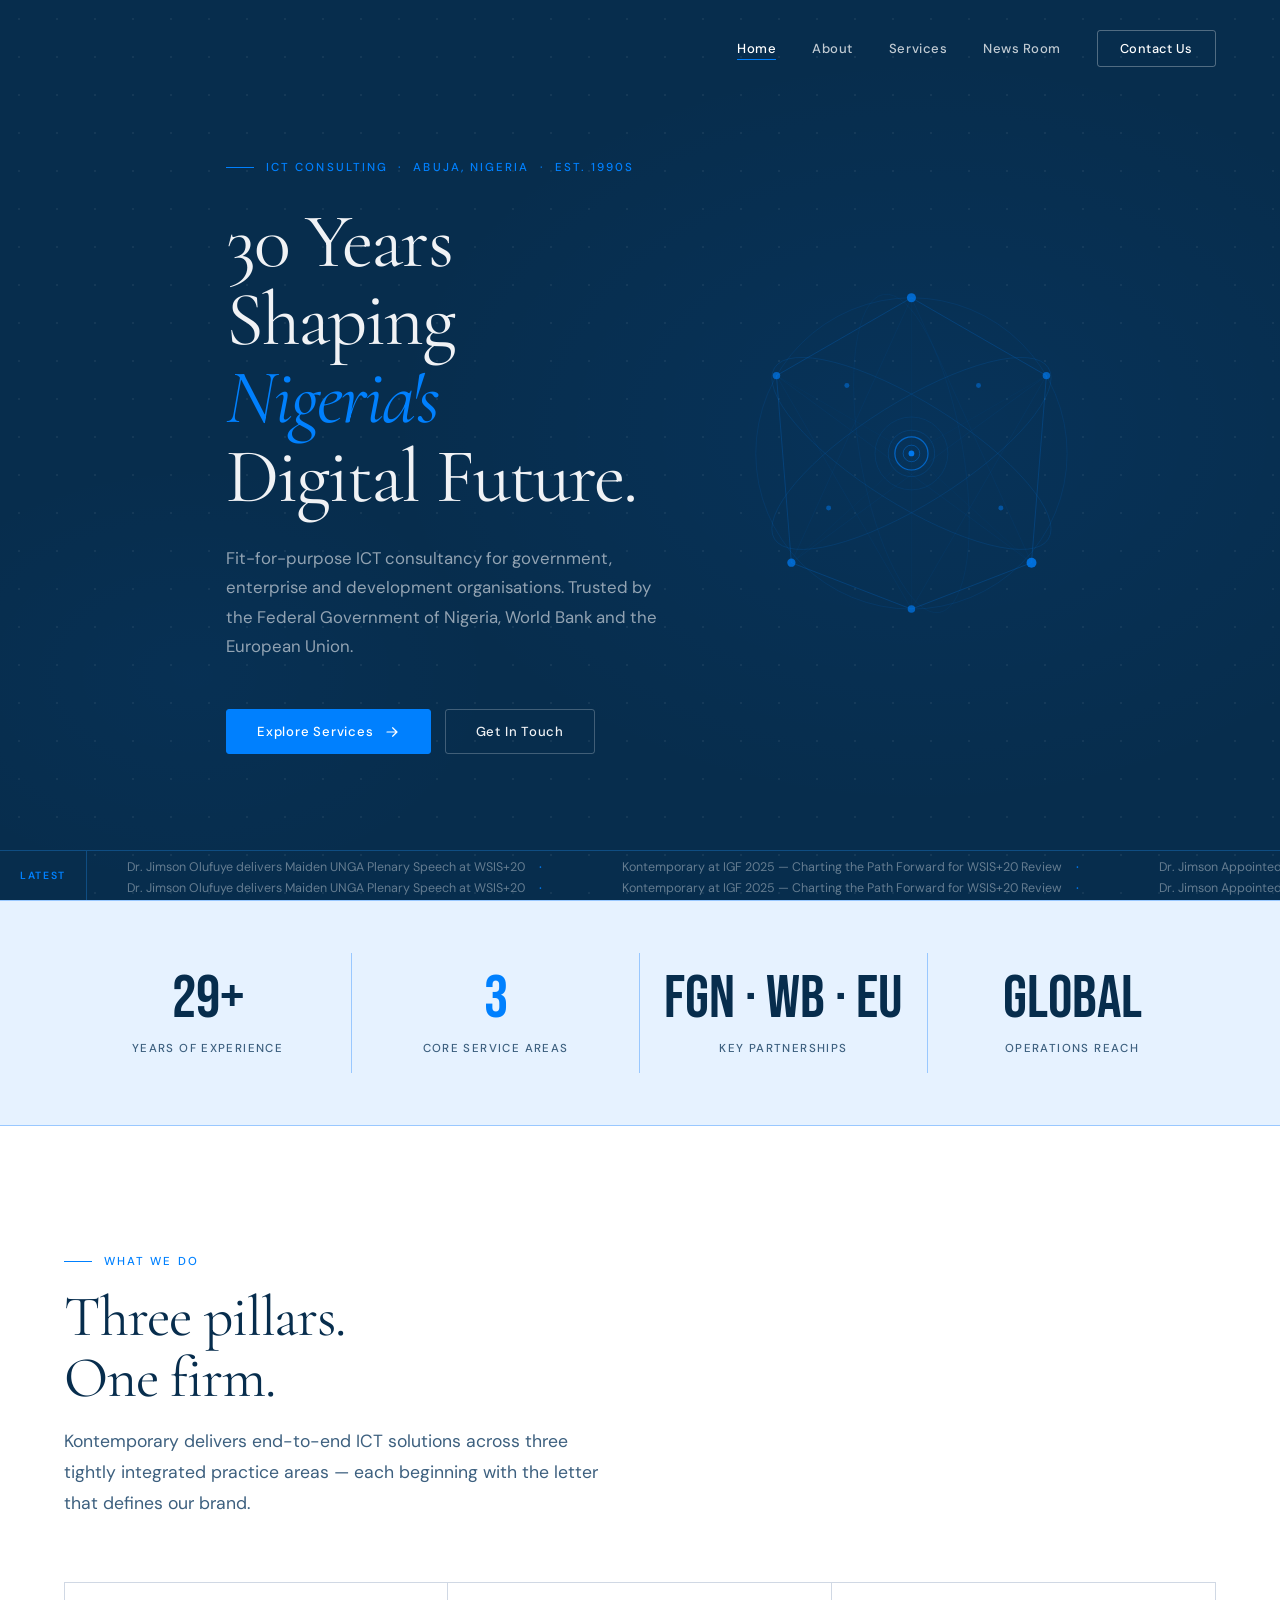
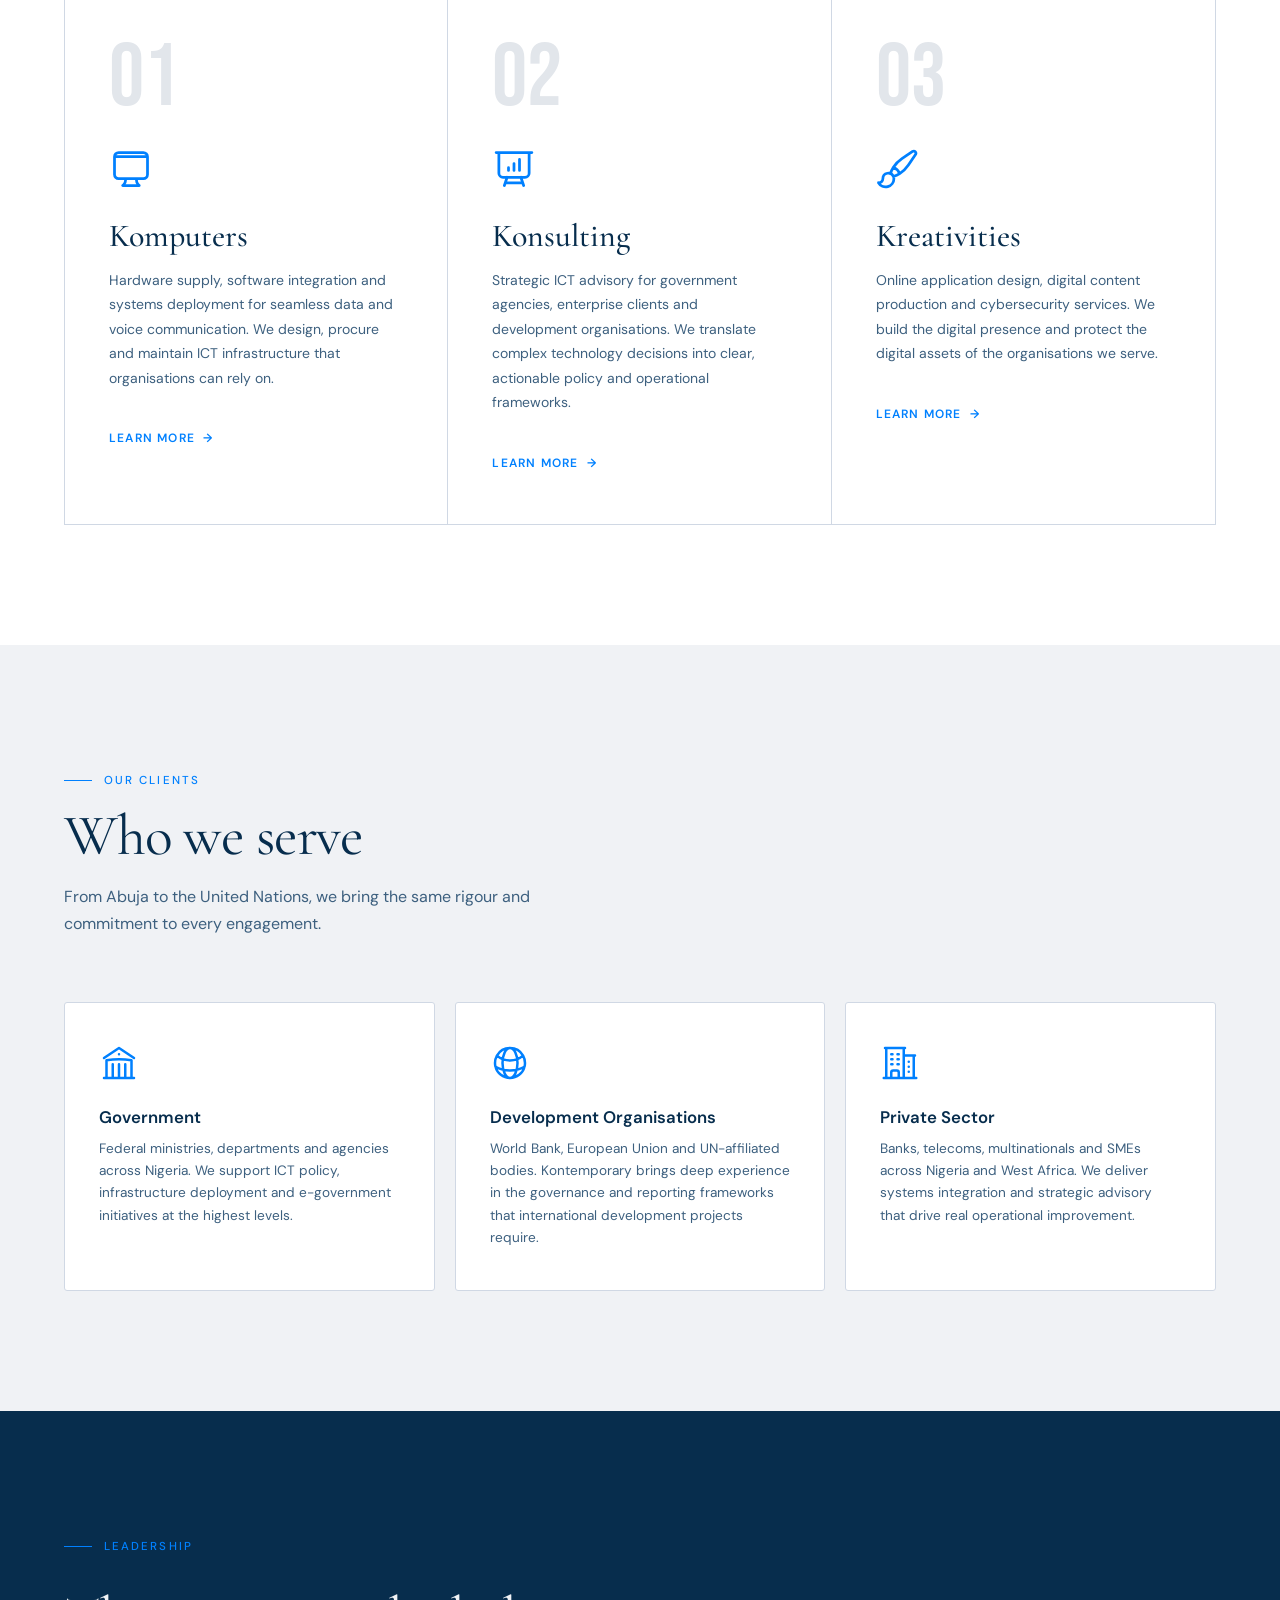
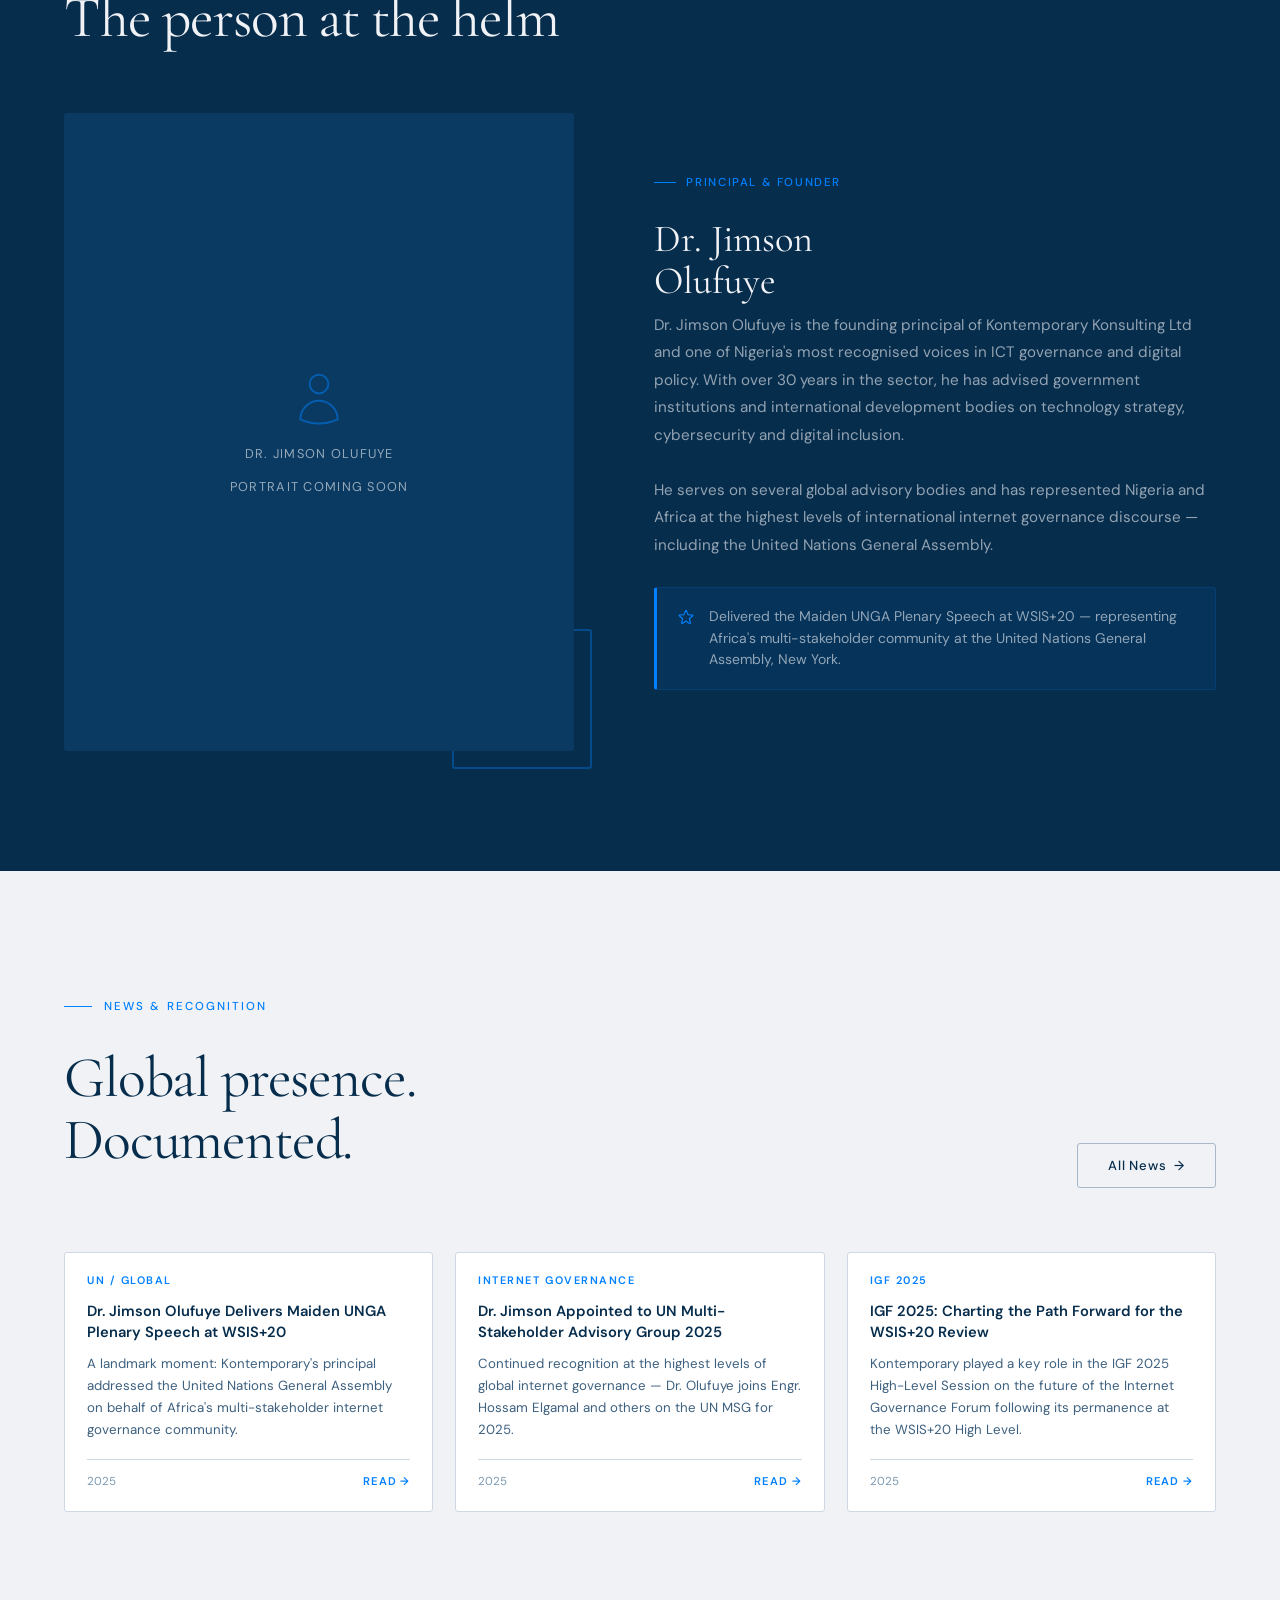
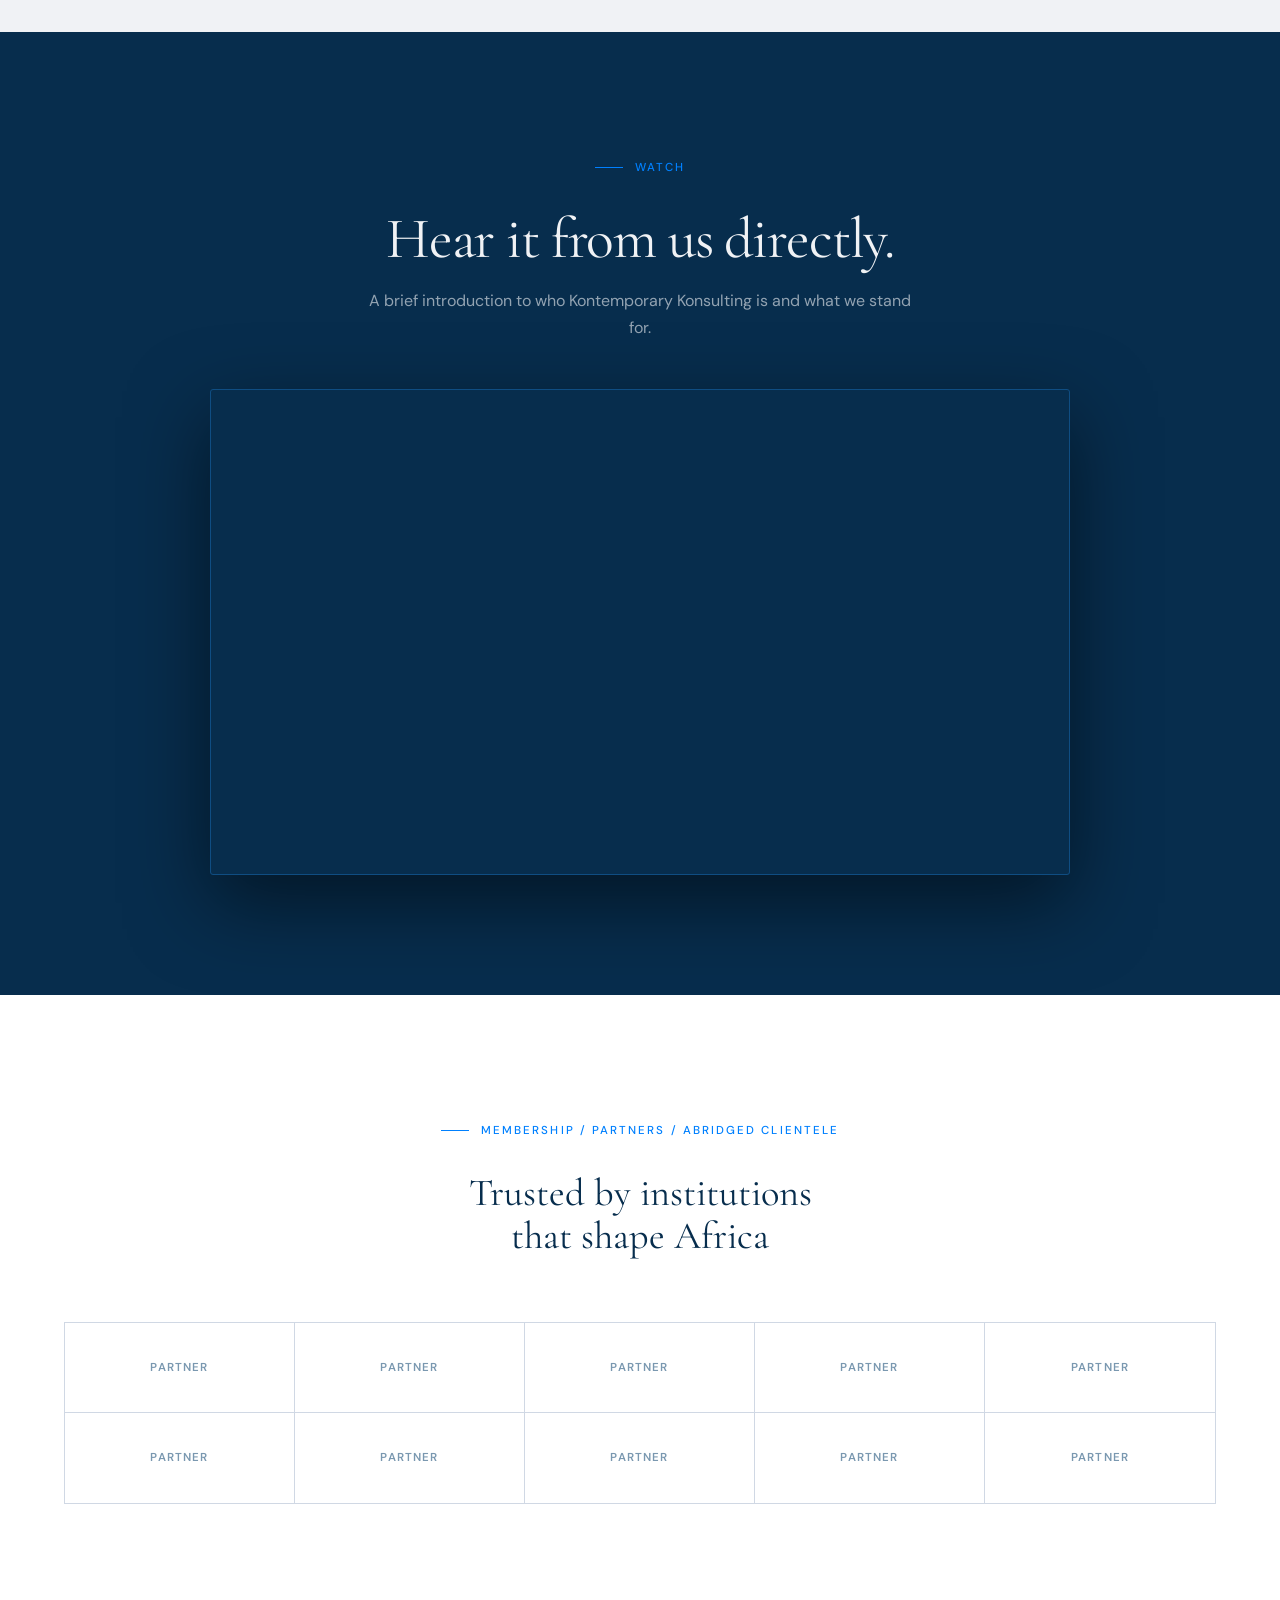
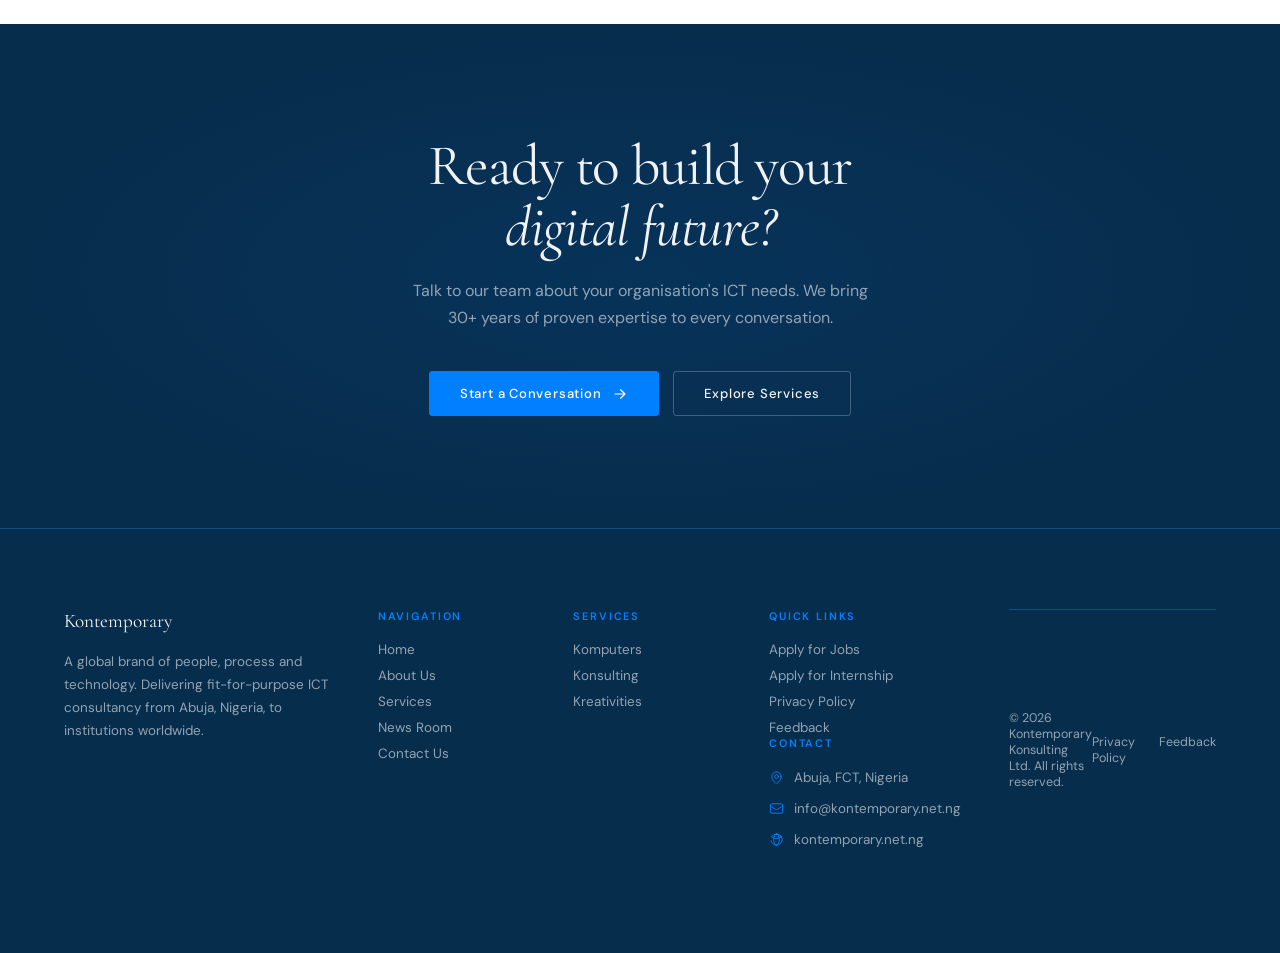
==== index.html @ eadcc262 "ux: fix mobile-menu placement, partner alts, stats classes, leadership placeholder, contact footer c" ====
<!DOCTYPE html>
<html lang="en">
<head>
  <meta charset="UTF-8">
  <meta name="viewport" content="width=device-width, initial-scale=1.0">
  <title>Kontemporary Konsulting Ltd — ICT Consultancy, Abuja Nigeria</title>
  <meta name="description" content="Kontemporary Konsulting Ltd is Nigeria's premier ICT consultancy with 30+ years serving Federal Government, World Bank and EU-funded projects. People. Process. Technology.">
  <meta property="og:title" content="Kontemporary Konsulting Ltd">
  <meta property="og:description" content="30+ years of fit-for-purpose ICT consultancy for government, enterprise and development organisations.">
  <meta property="og:type" content="website">
  <meta property="og:url" content="https://kontemporary.net.ng/">
  <meta property="og:image" content="https://kontemporary.net.ng/images/picture1.png">
  <meta name="twitter:card" content="summary_large_image">
  <meta name="twitter:title" content="Kontemporary Konsulting Ltd">
  <meta name="twitter:description" content="30+ years of fit-for-purpose ICT consultancy for government, enterprise and development organisations.">
  <meta name="twitter:image" content="https://kontemporary.net.ng/images/picture1.png">
  <link rel="canonical" href="https://kontemporary.net.ng/">
  <link rel="icon" type="image/png" href="https://kontemporary.net.ng/images/picture1.png">
  <link rel="dns-prefetch" href="https://kontemporary.net.ng">
  <link rel="preconnect" href="https://fonts.googleapis.com">
  <link rel="preconnect" href="https://fonts.gstatic.com" crossorigin>
  <link rel="stylesheet" href="https://fonts.googleapis.com/css2?family=Cormorant+Garamond:ital,wght@0,300;0,400;0,500;0,600;1,300;1,400&family=DM+Sans:opsz,wght@9..40,300;9..40,400;9..40,500;9..40,600&family=Bebas+Neue&display=swap">
  <link rel="stylesheet" href="css/style.css">
</head>
<body>
  <a class="skip-nav" href="#main-content">Skip to main content</a>

  <!-- ══ PRELOADER ══════════════════════════════════════════ -->
  <div id="preloader">
    <svg class="loader-k" viewBox="0 0 52 68" fill="none" xmlns="http://www.w3.org/2000/svg">
      <path class="k-line k-line-1" d="M12 6 L12 62"/>
      <path class="k-line k-line-2" d="M12 34 L46 6"/>
      <path class="k-line k-line-3" d="M12 34 L46 62"/>
    </svg>
    <span class="loader-tag">Kontemporary Konsulting</span>
  </div>

  <!-- ══ NAVIGATION ═════════════════════════════════════════ -->
  <header id="nav">
    <div class="wrap nav-inner">
      <a href="index.html" class="nav-logo">
        <img src="https://kontemporary.net.ng/images/picture1.png"
             alt="Kontemporary Konsulting Ltd"
             onerror="this.style.display='none'; this.nextSibling.style.display='block'">
        <span style="display:none; font-family:'Cormorant Garamond',serif; font-size:1.3rem; color:#fff; font-weight:500; letter-spacing:-0.01em;">Kontemporary</span>
      </a>
      <nav class="nav-links" aria-label="Main navigation">
        <a href="index.html"     class="nav-link">Home</a>
        <a href="about.html"     class="nav-link">About</a>
        <a href="services.html"  class="nav-link">Services</a>
        <a href="news-room.html" class="nav-link">News Room</a>
        <a href="contact.html"   class="nav-link nav-cta">Contact Us</a>
      </nav>
      <button class="nav-burger" id="burger" aria-label="Open menu" aria-expanded="false">
        <span></span><span></span><span></span>
      </button>
    </div>
  </header>

  <div id="mobile-menu" role="dialog" aria-label="Mobile navigation">
    <a href="index.html"     class="mobile-link">Home</a>
    <div class="mobile-divider"></div>

  <main id="main-content" role="main">
    <a href="about.html"     class="mobile-link">About</a>
    <a href="services.html"  class="mobile-link">Services</a>
    <a href="news-room.html" class="mobile-link">News Room</a>
    <div class="mobile-divider"></div>
    <a href="contact.html"   class="mobile-link">Contact Us</a>
  </div>

  <!-- ══ HERO ═══════════════════════════════════════════════ -->
  <section class="hero" aria-label="Hero">
    <div class="wrap hero-body">
      <div class="hero-text">
        <span class="eyebrow reveal">ICT Consulting &nbsp;·&nbsp; Abuja, Nigeria &nbsp;·&nbsp; Est. 1990s</span>
        <h1 class="hero-headline reveal reveal-d1">
          30 Years<br>
          Shaping <em>Nigeria's</em><br>
          Digital Future.
        </h1>
        <p class="hero-sub reveal reveal-d2">
          Fit-for-purpose ICT consultancy for government, enterprise and development organisations.
          Trusted by the Federal Government of Nigeria, World Bank and the European Union.
        </p>
        <div class="hero-actions reveal reveal-d3">
          <a href="services.html" class="btn btn-primary">
            Explore Services
            <svg xmlns="http://www.w3.org/2000/svg" viewBox="0 0 20 20" fill="currentColor"><path fill-rule="evenodd" d="M3 10a.75.75 0 01.75-.75h10.638L10.23 5.29a.75.75 0 111.04-1.08l5.5 5.25a.75.75 0 010 1.08l-5.5 5.25a.75.75 0 11-1.04-1.08l4.158-3.96H3.75A.75.75 0 013 10z" clip-rule="evenodd"/></svg>
          </a>
          <a href="contact.html" class="btn btn-outline-light">Get In Touch</a>
        </div>
      </div>

      <div class="hero-art reveal reveal-d2">
        <svg viewBox="0 0 460 460" xmlns="http://www.w3.org/2000/svg" aria-hidden="true">
          <ellipse cx="230" cy="230" rx="195" ry="62" fill="none" stroke="#0080FE" stroke-width="0.8" opacity="0.18" transform="rotate(-32 230 230)"/>
          <ellipse cx="230" cy="230" rx="195" ry="62" fill="none" stroke="#0080FE" stroke-width="0.8" opacity="0.18" transform="rotate(32 230 230)"/>
          <ellipse cx="230" cy="230" rx="195" ry="62" fill="none" stroke="#0080FE" stroke-width="0.6" opacity="0.12" transform="rotate(80 230 230)"/>
          <circle cx="230" cy="230" r="188" fill="none" stroke="#0080FE" stroke-width="0.7" opacity="0.18"/>
          <line x1="230" y1="42"  x2="393" y2="136" stroke="#0080FE" stroke-width="0.9" opacity="0.28"/>
          <line x1="393" y1="136" x2="375" y2="362" stroke="#0080FE" stroke-width="0.9" opacity="0.28"/>
          <line x1="375" y1="362" x2="230" y2="418" stroke="#0080FE" stroke-width="0.9" opacity="0.28"/>
          <line x1="230" y1="418" x2="85"  y2="362" stroke="#0080FE" stroke-width="0.9" opacity="0.28"/>
          <line x1="85"  y1="362" x2="67"  y2="136" stroke="#0080FE" stroke-width="0.9" opacity="0.28"/>
          <line x1="67"  y1="136" x2="230" y2="42"  stroke="#0080FE" stroke-width="0.9" opacity="0.28"/>
          <line x1="230" y1="42"  x2="375" y2="362" stroke="#0080FE" stroke-width="0.5" opacity="0.13"/>
          <line x1="393" y1="136" x2="85"  y2="362" stroke="#0080FE" stroke-width="0.5" opacity="0.13"/>
          <line x1="393" y1="136" x2="230" y2="418" stroke="#0080FE" stroke-width="0.5" opacity="0.13"/>
          <line x1="67"  y1="136" x2="375" y2="362" stroke="#0080FE" stroke-width="0.5" opacity="0.13"/>
          <line x1="230" y1="42"  x2="85"  y2="362" stroke="#0080FE" stroke-width="0.5" opacity="0.13"/>
          <line x1="67"  y1="136" x2="230" y2="418" stroke="#0080FE" stroke-width="0.5" opacity="0.13"/>
          <line x1="230" y1="42"  x2="230" y2="230" stroke="#0080FE" stroke-width="0.4" opacity="0.1"/>
          <line x1="393" y1="136" x2="230" y2="230" stroke="#0080FE" stroke-width="0.4" opacity="0.1"/>
          <line x1="375" y1="362" x2="230" y2="230" stroke="#0080FE" stroke-width="0.4" opacity="0.1"/>
          <line x1="230" y1="418" x2="230" y2="230" stroke="#0080FE" stroke-width="0.4" opacity="0.1"/>
          <line x1="85"  y1="362" x2="230" y2="230" stroke="#0080FE" stroke-width="0.4" opacity="0.1"/>
          <line x1="67"  y1="136" x2="230" y2="230" stroke="#0080FE" stroke-width="0.4" opacity="0.1"/>
          <circle cx="311" cy="148" r="3"   fill="#0080FE" opacity="0.45"/>
          <circle cx="338" cy="296" r="3"   fill="#0080FE" opacity="0.45"/>
          <circle cx="130" cy="296" r="3"   fill="#0080FE" opacity="0.45"/>
          <circle cx="152" cy="148" r="3"   fill="#0080FE" opacity="0.45"/>
          <circle cx="230" cy="42"  r="5.5" fill="#0080FE" opacity="0.7"/>
          <circle cx="393" cy="136" r="4.5" fill="#0080FE" opacity="0.62"/>
          <circle cx="375" cy="362" r="6"   fill="#0080FE" opacity="0.78"/>
          <circle cx="230" cy="418" r="4.5" fill="#0080FE" opacity="0.62"/>
          <circle cx="85"  cy="362" r="5"   fill="#0080FE" opacity="0.68"/>
          <circle cx="67"  cy="136" r="4.5" fill="#0080FE" opacity="0.62"/>
          <circle cx="230" cy="230" r="20"  fill="none" stroke="#0080FE" stroke-width="1.5" opacity="0.65"/>
          <circle cx="230" cy="230" r="10"  fill="none" stroke="#0080FE" stroke-width="1"   opacity="0.45"/>
          <circle cx="230" cy="230" r="3.5" fill="#0080FE" opacity="0.9"/>
          <circle cx="230" cy="230" fill="none" stroke="#0080FE" stroke-width="1" opacity="0">
            <animate attributeName="r"       from="20" to="52"   dur="2.8s" repeatCount="indefinite"/>
            <animate attributeName="opacity" from="0.45" to="0"  dur="2.8s" repeatCount="indefinite"/>
          </circle>
          <circle cx="230" cy="230" fill="none" stroke="#0080FE" stroke-width="0.8" opacity="0">
            <animate attributeName="r"       from="20" to="52"   dur="2.8s" begin="1.4s" repeatCount="indefinite"/>
            <animate attributeName="opacity" from="0.3" to="0"   dur="2.8s" begin="1.4s" repeatCount="indefinite"/>
          </circle>
        </svg>
      </div>
    </div>

    <div class="hero-ticker" aria-hidden="true">
      <span class="ticker-label">Latest</span>
      <div class="ticker-track">
        <div class="ticker-inner">
          <span class="ticker-item">Dr. Jimson Olufuye delivers Maiden UNGA Plenary Speech at WSIS+20 <span class="ticker-dot">·</span></span>
          <span class="ticker-item">Kontemporary at IGF 2025 — Charting the Path Forward for WSIS+20 Review <span class="ticker-dot">·</span></span>
          <span class="ticker-item">Dr. Jimson Appointed to UN Multi-Stakeholder Advisory Group 2025 <span class="ticker-dot">·</span></span>
          <span class="ticker-item">The 2025 Nigeria DigitalSense Forum on Internet Governance <span class="ticker-dot">·</span></span>
          <span class="ticker-item">Opening Ceremony of the West Africa Internet Governance Forum <span class="ticker-dot">·</span></span>
          <span class="ticker-item">NDPC and partners explore adaptive sandboxes for AI integration <span class="ticker-dot">·</span></span>
        </div>
      </div>
    </div>
  </section>

  <!-- ══ STATS BAR ═══════════════════════════════════════════ -->
  <section class="stats-bar" aria-label="Key figures">
    <div class="wrap">
      <div class="stats-grid">
        <div class="stat-item reveal">
          <span class="stat-num" data-counter data-target="30" data-suffix="+">30+</span>
          <span class="stat-label">Years of Experience</span>
        </div>
        <div class="stat-item reveal reveal-d1">
          <span class="stat-num"><span class="accent">3</span></span>
          <span class="stat-label">Core Service Areas</span>
        </div>
        <div class="stat-item reveal reveal-d2">
          <span class="stat-num stat-num--partnerships">FGN · WB · EU</span>
          <span class="stat-label">Key Partnerships</span>
        </div>
        <div class="stat-item reveal reveal-d3">
          <span class="stat-num stat-num--global">GLOBAL</span>
          <span class="stat-label">Operations Reach</span>
        </div>
      </div>
    </div>
  </section>

  <!-- ══ SERVICES ════════════════════════════════════════════ -->
  <section class="section" id="services" aria-labelledby="services-title">
    <div class="wrap">
      <div class="section-head reveal">
        <span class="eyebrow">What We Do</span>
        <h2 class="display-lg" id="services-title">Three pillars.<br>One firm.</h2>
        <p class="body-lg" style="margin-top:16px; color:var(--text-secondary);">
          Kontemporary delivers end-to-end ICT solutions across three tightly integrated practice areas — each beginning with the letter that defines our brand.
        </p>
      </div>

      <div class="service-grid">
        <div class="service-card reveal">
          <span class="service-card-num" aria-hidden="true">01</span>
          <svg class="service-card-icon" xmlns="http://www.w3.org/2000/svg" fill="none" viewBox="0 0 24 24" stroke-width="1.5" stroke="currentColor" aria-hidden="true">
            <path stroke-linecap="round" stroke-linejoin="round" d="M9 17.25v1.007a3 3 0 01-.879 2.122L7.5 21h9l-.621-.621A3 3 0 0115 18.257V17.25m6-12V15a2.25 2.25 0 01-2.25 2.25H5.25A2.25 2.25 0 013 15V5.25m18 0A2.25 2.25 0 0018.75 3H5.25A2.25 2.25 0 003 5.25m18 0H3"/>
          </svg>
          <h3 class="service-card-title">Komputers</h3>
          <p class="service-card-desc">Hardware supply, software integration and systems deployment for seamless data and voice communication. We design, procure and maintain ICT infrastructure that organisations can rely on.</p>
          <a href="services.html#komputers" class="service-card-link">Learn more &nbsp;→</a>
        </div>

        <div class="service-card reveal reveal-d1">
          <span class="service-card-num" aria-hidden="true">02</span>
          <svg class="service-card-icon" xmlns="http://www.w3.org/2000/svg" fill="none" viewBox="0 0 24 24" stroke-width="1.5" stroke="currentColor" aria-hidden="true">
            <path stroke-linecap="round" stroke-linejoin="round" d="M3.75 3v11.25A2.25 2.25 0 006 16.5h2.25M3.75 3h-1.5m1.5 0h16.5m0 0h1.5m-1.5 0v11.25A2.25 2.25 0 0118 16.5h-2.25m-7.5 0h7.5m-7.5 0l-1 3m8.5-3l1 3m0 0l.5 1.5m-.5-1.5h-9.5m0 0l-.5 1.5M9 11.25v1.5M12 9v3.75m3-6v6"/>
          </svg>
          <h3 class="service-card-title">Konsulting</h3>
          <p class="service-card-desc">Strategic ICT advisory for government agencies, enterprise clients and development organisations. We translate complex technology decisions into clear, actionable policy and operational frameworks.</p>
          <a href="services.html#konsulting" class="service-card-link">Learn more &nbsp;→</a>
        </div>

        <div class="service-card reveal reveal-d2">
          <span class="service-card-num" aria-hidden="true">03</span>
          <svg class="service-card-icon" xmlns="http://www.w3.org/2000/svg" fill="none" viewBox="0 0 24 24" stroke-width="1.5" stroke="currentColor" aria-hidden="true">
            <path stroke-linecap="round" stroke-linejoin="round" d="M9.53 16.122a3 3 0 00-5.78 1.128 2.25 2.25 0 01-2.4 2.245 4.5 4.5 0 008.4-2.245c0-.399-.078-.78-.22-1.128zm0 0a15.998 15.998 0 003.388-1.62m-5.043-.025a15.994 15.994 0 011.622-3.395m3.42 3.42a15.995 15.995 0 004.764-4.648l3.876-5.814a1.151 1.151 0 00-1.597-1.597L14.146 6.32a15.996 15.996 0 00-4.649 4.763m3.42 3.42a6.776 6.776 0 00-3.42-3.42"/>
          </svg>
          <h3 class="service-card-title">Kreativities</h3>
          <p class="service-card-desc">Online application design, digital content production and cybersecurity services. We build the digital presence and protect the digital assets of the organisations we serve.</p>
          <a href="services.html#kreativities" class="service-card-link">Learn more &nbsp;→</a>
        </div>
      </div>
    </div>
  </section>

  <!-- ══ WHO WE SERVE ════════════════════════════════════════ -->
  <section class="section section--linen" aria-labelledby="clients-title">
    <div class="wrap">
      <div class="section-head reveal">
        <span class="eyebrow">Our Clients</span>
        <h2 class="display-lg" id="clients-title">Who we serve</h2>
        <p style="margin-top:16px; color:var(--text-secondary); line-height:1.7;">From Abuja to the United Nations, we bring the same rigour and commitment to every engagement.</p>
      </div>
      <div class="client-grid">
        <div class="client-card reveal">
          <svg class="client-icon" xmlns="http://www.w3.org/2000/svg" fill="none" viewBox="0 0 24 24" stroke-width="1.5" stroke="currentColor" aria-hidden="true">
            <path stroke-linecap="round" stroke-linejoin="round" d="M12 21v-8.25M15.75 21v-8.25M8.25 21v-8.25M3 9l9-6 9 6m-1.5 12V10.332A48.36 48.36 0 0012 9.75c-2.551 0-5.056.2-7.5.582V21M3 21h18M12 6.75h.008v.008H12V6.75z"/>
          </svg>
          <h3 class="client-title">Government</h3>
          <p class="client-desc">Federal ministries, departments and agencies across Nigeria. We support ICT policy, infrastructure deployment and e-government initiatives at the highest levels.</p>
        </div>
        <div class="client-card reveal reveal-d1">
          <svg class="client-icon" xmlns="http://www.w3.org/2000/svg" fill="none" viewBox="0 0 24 24" stroke-width="1.5" stroke="currentColor" aria-hidden="true">
            <path stroke-linecap="round" stroke-linejoin="round" d="M12 21a9.004 9.004 0 008.716-6.747M12 21a9.004 9.004 0 01-8.716-6.747M12 21c2.485 0 4.5-4.03 4.5-9S14.485 3 12 3m0 18c-2.485 0-4.5-4.03-4.5-9S9.515 3 12 3m0 0a8.997 8.997 0 017.843 4.582M12 3a8.997 8.997 0 00-7.843 4.582m15.686 0A11.953 11.953 0 0112 10.5c-2.998 0-5.74-1.1-7.843-2.918m15.686 0A8.959 8.959 0 0121 12c0 .778-.099 1.533-.284 2.253m0 0A17.919 17.919 0 0112 16.5c-3.162 0-6.133-.815-8.716-2.247m0 0A9.015 9.015 0 013 12c0-1.605.42-3.113 1.157-4.418"/>
          </svg>
          <h3 class="client-title">Development Organisations</h3>
          <p class="client-desc">World Bank, European Union and UN-affiliated bodies. Kontemporary brings deep experience in the governance and reporting frameworks that international development projects require.</p>
        </div>
        <div class="client-card reveal reveal-d2">
          <svg class="client-icon" xmlns="http://www.w3.org/2000/svg" fill="none" viewBox="0 0 24 24" stroke-width="1.5" stroke="currentColor" aria-hidden="true">
            <path stroke-linecap="round" stroke-linejoin="round" d="M2.25 21h19.5m-18-18v18m10.5-18v18m6-13.5V21M6.75 6.75h.75m-.75 3h.75m-.75 3h.75m3-6h.75m-.75 3h.75m-.75 3h.75M6.75 21v-3.375c0-.621.504-1.125 1.125-1.125h2.25c.621 0 1.125.504 1.125 1.125V21M3 3h12m-.75 4.5H21m-3.75 3.75h.008v.008h-.008v-.008zm0 3h.008v.008h-.008v-.008zm0 3h.008v.008h-.008v-.008z"/>
          </svg>
          <h3 class="client-title">Private Sector</h3>
          <p class="client-desc">Banks, telecoms, multinationals and SMEs across Nigeria and West Africa. We deliver systems integration and strategic advisory that drive real operational improvement.</p>
        </div>
      </div>
    </div>
  </section>

  <!-- ══ LEADERSHIP ══════════════════════════════════════════ -->
  <section class="section section--dark" aria-labelledby="leadership-title">
    <div class="wrap">
      <div class="section-head light reveal">
        <span class="eyebrow">Leadership</span>
        <h2 class="display-lg" id="leadership-title" style="color:var(--text-on-dark); margin-top:16px;">The person at the helm</h2>
      </div>
      <div class="leadership-grid">
        <div class="leadership-photo-wrap reveal">
          <div class="leadership-photo">
            <div class="leadership-photo-placeholder">
              <svg xmlns="http://www.w3.org/2000/svg" fill="none" viewBox="0 0 24 24" stroke-width="0.8" stroke="currentColor" aria-hidden="true"><path stroke-linecap="round" stroke-linejoin="round" d="M15.75 6a3.75 3.75 0 11-7.5 0 3.75 3.75 0 017.5 0zM4.501 20.118a7.5 7.5 0 0114.998 0A17.933 17.933 0 0112 21.75c-2.676 0-5.216-.584-7.499-1.632z"/></svg>
              <span class="leadership-photo-label">Dr. Jimson Olufuye</span>
              <span class="leadership-photo-sub">Portrait coming soon</span>
            </div>
          </div>
          <div class="leadership-frame" aria-hidden="true"></div>
        </div>
        <div class="leadership-content reveal reveal-d1">
          <p class="leadership-role">Principal &amp; Founder</p>
          <h3 class="leadership-name">Dr. Jimson<br>Olufuye</h3>
          <p class="leadership-bio">Dr. Jimson Olufuye is the founding principal of Kontemporary Konsulting Ltd and one of Nigeria's most recognised voices in ICT governance and digital policy. With over 30 years in the sector, he has advised government institutions and international development bodies on technology strategy, cybersecurity and digital inclusion.</p>
          <p class="leadership-bio">He serves on several global advisory bodies and has represented Nigeria and Africa at the highest levels of international internet governance discourse — including the United Nations General Assembly.</p>
          <div class="leadership-credential">
            <svg xmlns="http://www.w3.org/2000/svg" fill="none" viewBox="0 0 24 24" stroke-width="1.5" stroke="currentColor" style="width:18px;height:18px;" aria-hidden="true"><path stroke-linecap="round" stroke-linejoin="round" d="M11.48 3.499a.562.562 0 011.04 0l2.125 5.111a.563.563 0 00.475.345l5.518.442c.499.04.701.663.321.988l-4.204 3.602a.563.563 0 00-.182.557l1.285 5.385a.562.562 0 01-.84.61l-4.725-2.885a.563.563 0 00-.586 0L6.982 20.54a.562.562 0 01-.84-.61l1.285-5.386a.562.562 0 00-.182-.557l-4.204-3.602a.562.562 0 01.321-.988l5.518-.442a.563.563 0 00.475-.345L11.48 3.5z"/></svg>
            Delivered the Maiden UNGA Plenary Speech at WSIS+20 — representing Africa's multi-stakeholder community at the United Nations General Assembly, New York.
          </div>
        </div>
      </div>
    </div>
  </section>

  <!-- ══ NEWS ════════════════════════════════════════════════ -->
  <section class="section section--linen" aria-labelledby="news-title">
    <div class="wrap">
      <div class="section-head flex-between reveal" style="align-items:flex-end; gap:24px; flex-wrap:wrap;">
        <div>
          <span class="eyebrow">News &amp; Recognition</span>
          <h2 class="display-lg" id="news-title" style="margin-top:16px;">Global presence.<br>Documented.</h2>
        </div>
        <a href="news-room.html" class="btn btn-outline">All News &nbsp;→</a>
      </div>

      <div class="news-grid">
        <div class="news-card reveal">
          <span class="news-card-cat">UN / Global</span>
          <div class="news-card-body">
            <h3 class="news-card-title">Dr. Jimson Olufuye Delivers Maiden UNGA Plenary Speech at WSIS+20</h3>
            <p class="news-card-excerpt">A landmark moment: Kontemporary's principal addressed the United Nations General Assembly on behalf of Africa's multi-stakeholder internet governance community.</p>
            <div class="news-card-footer">
              <span class="news-card-date">2025</span>
              <a href="https://kontemporary.net.ng/index.php/news-room/a-landmark-moment-at-the-united-nations-olufuye-delivers-maiden-unga-plenary-speech-at-wsis-20"
                 target="_blank" rel="noopener" class="news-card-read">Read →</a>
            </div>
          </div>
        </div>

        <div class="news-card reveal reveal-d1">
          <span class="news-card-cat">Internet Governance</span>
          <div class="news-card-body">
            <h3 class="news-card-title">Dr. Jimson Appointed to UN Multi-Stakeholder Advisory Group 2025</h3>
            <p class="news-card-excerpt">Continued recognition at the highest levels of global internet governance — Dr. Olufuye joins Engr. Hossam Elgamal and others on the UN MSG for 2025.</p>
            <div class="news-card-footer">
              <span class="news-card-date">2025</span>
              <a href="https://kontemporary.net.ng/index.php/news-room/dr-jimson-olufuye-engr-hossam-elgamal-and-others-appointed-to-the-un-multi-stakeholder-advisory-group-2025"
                 target="_blank" rel="noopener" class="news-card-read">Read →</a>
            </div>
          </div>
        </div>

        <div class="news-card reveal reveal-d2">
          <span class="news-card-cat">IGF 2025</span>
          <div class="news-card-body">
            <h3 class="news-card-title">IGF 2025: Charting the Path Forward for the WSIS+20 Review</h3>
            <p class="news-card-excerpt">Kontemporary played a key role in the IGF 2025 High-Level Session on the future of the Internet Governance Forum following its permanence at the WSIS+20 High Level.</p>
            <div class="news-card-footer">
              <span class="news-card-date">2025</span>
              <a href="https://kontemporary.net.ng/index.php/news-room/igf-high-level-session-5-charting-the-path-forward-for-the-wsis-20-review-and-role-of-the-igf"
                 target="_blank" rel="noopener" class="news-card-read">Read →</a>
            </div>
          </div>
        </div>
      </div>
    </div>
  </section>

  <!-- ══ VIDEO ═══════════════════════════════════════════════ -->
  <section class="video-section section--dark" aria-labelledby="video-title">
    <div class="wrap">
      <div class="section-head center light reveal" style="margin-bottom:48px;">
        <span class="eyebrow">Watch</span>
        <h2 class="display-lg" id="video-title" style="color:var(--text-on-dark); margin-top:16px;">
          Hear it from us directly.
        </h2>
        <p style="color:var(--text-on-dark-2); margin-top:12px; line-height:1.7;">
          A brief introduction to who Kontemporary Konsulting is and what we stand for.
        </p>
      </div>
      <div class="video-outer reveal">
        <div class="video-wrap">
          <iframe
            src="https://www.youtube.com/embed/M_sVLadxayw?si=k-LruhPKRtq6I7MJ"
            title="Kontemporary Konsulting — Introduction"
            allow="accelerometer; autoplay; clipboard-write; encrypted-media; gyroscope; picture-in-picture; web-share"
            allowfullscreen
            loading="lazy">
          </iframe>
        </div>
      </div>
    </div>
  </section>

  <!-- ══ PARTNERS ════════════════════════════════════════════ -->
  <section class="section" aria-labelledby="partners-title">
    <div class="wrap">
      <div class="section-head center reveal">
        <span class="eyebrow">Membership / Partners / Abridged Clientele</span>
        <h2 class="display-md" id="partners-title" style="margin-top:16px;">Trusted by institutions<br>that shape Africa</h2>
      </div>
      <div class="partners-grid reveal">
        <div class="partner-item"><img src="https://kontemporary.net.ng/images/l1.png" alt="" loading="lazy" onerror="this.style.display='none'; this.nextSibling.style.display='block'"><span class="partner-name" style="display:none;">Partner</span></div>
        <div class="partner-item"><img src="https://kontemporary.net.ng/images/l2.png" alt="" loading="lazy" onerror="this.style.display='none'; this.nextSibling.style.display='block'"><span class="partner-name" style="display:none;">Partner</span></div>
        <div class="partner-item"><img src="https://kontemporary.net.ng/images/l3.png" alt="" loading="lazy" onerror="this.style.display='none'; this.nextSibling.style.display='block'"><span class="partner-name" style="display:none;">Partner</span></div>
        <div class="partner-item"><img src="https://kontemporary.net.ng/images/l4.png" alt="" loading="lazy" onerror="this.style.display='none'; this.nextSibling.style.display='block'"><span class="partner-name" style="display:none;">Partner</span></div>
        <div class="partner-item"><img src="https://kontemporary.net.ng/images/l5.png" alt="" loading="lazy" onerror="this.style.display='none'; this.nextSibling.style.display='block'"><span class="partner-name" style="display:none;">Partner</span></div>
        <div class="partner-item"><img src="https://kontemporary.net.ng/images/l6.png" alt="" loading="lazy" onerror="this.style.display='none'; this.nextSibling.style.display='block'"><span class="partner-name" style="display:none;">Partner</span></div>
        <div class="partner-item"><img src="https://kontemporary.net.ng/images/l7.png" alt="" loading="lazy" onerror="this.style.display='none'; this.nextSibling.style.display='block'"><span class="partner-name" style="display:none;">Partner</span></div>
        <div class="partner-item"><img src="https://kontemporary.net.ng/images/l8.png" alt="" loading="lazy" onerror="this.style.display='none'; this.nextSibling.style.display='block'"><span class="partner-name" style="display:none;">Partner</span></div>
        <div class="partner-item"><img src="https://kontemporary.net.ng/images/l9.png" alt="" loading="lazy" onerror="this.style.display='none'; this.nextSibling.style.display='block'"><span class="partner-name" style="display:none;">Partner</span></div>
        <div class="partner-item"><img src="https://kontemporary.net.ng/images/l10.png" alt="" loading="lazy" onerror="this.style.display='none'; this.nextSibling.style.display='block'"><span class="partner-name" style="display:none;">Partner</span></div>
      </div>
    </div>
  </section>

  <!-- ══ CTA BANNER ══════════════════════════════════════════ -->
  <section class="cta-banner" aria-labelledby="cta-title">
    <div class="wrap cta-banner-inner">
      <h2 class="display-lg cta-banner-title reveal" id="cta-title">
        Ready to build your<br><em>digital future?</em>
      </h2>
      <p class="cta-banner-sub reveal reveal-d1">
        Talk to our team about your organisation's ICT needs. We bring 30+ years of proven expertise to every conversation.
      </p>
      <div class="cta-banner-actions reveal reveal-d2">
        <a href="contact.html" class="btn btn-primary">Start a Conversation
          <svg xmlns="http://www.w3.org/2000/svg" viewBox="0 0 20 20" fill="currentColor"><path fill-rule="evenodd" d="M3 10a.75.75 0 01.75-.75h10.638L10.23 5.29a.75.75 0 111.04-1.08l5.5 5.25a.75.75 0 010 1.08l-5.5 5.25a.75.75 0 11-1.04-1.08l4.158-3.96H3.75A.75.75 0 013 10z" clip-rule="evenodd"/></svg>
        </a>
        <a href="services.html" class="btn btn-outline-light">Explore Services</a>
      </div>
    </div>
  </section>

  <!-- ══ FOOTER ══════════════════════════════════════════════ -->
  </main>


  <footer class="footer" aria-label="Site footer">
    <div class="wrap">
      <div class="footer-grid">
        <div>
          <img src="https://kontemporary.net.ng/images/picture1.png" alt="Kontemporary Konsulting Ltd" class="footer-logo"
               onerror="this.style.display='none'; this.nextSibling.style.display='block'">
          <span style="display:none; font-family:'Cormorant Garamond',serif; font-size:1.2rem; color:var(--text-on-dark); display:block; margin-bottom:18px;">Kontemporary</span>
          <p class="footer-about">A global brand of people, process and technology. Delivering fit-for-purpose ICT consultancy from Abuja, Nigeria, to institutions worldwide.</p>
        </div>
        <div>
          <p class="footer-col-title">Navigation</p>
          <nav class="footer-links" aria-label="Footer navigation">
            <a href="index.html"     class="footer-link">Home</a>
            <a href="about.html"     class="footer-link">About Us</a>
            <a href="services.html"  class="footer-link">Services</a>
            <a href="news-room.html" class="footer-link">News Room</a>
            <a href="contact.html"   class="footer-link">Contact Us</a>
          </nav>
        </div>
        <div>
          <p class="footer-col-title">Services</p>
          <nav class="footer-links">
            <a href="services.html#komputers"    class="footer-link">Komputers</a>
            <a href="services.html#konsulting"   class="footer-link">Konsulting</a>
            <a href="services.html#kreativities" class="footer-link">Kreativities</a>
          </nav>
        </div>
        <div>
          <p class="footer-col-title">Quick Links</p>
          <nav class="footer-links">
            <a href="https://kontemporary.net.ng/index.php/apply-for-jobs"        target="_blank" rel="noopener" class="footer-link">Apply for Jobs</a>
            <a href="https://kontemporary.net.ng/index.php/apply-for-internship"  target="_blank" rel="noopener" class="footer-link">Apply for Internship</a>
            <a href="https://kontemporary.net.ng/index.php/privacy-policy"        target="_blank" rel="noopener" class="footer-link">Privacy Policy</a>
            <a href="https://kontemporary.net.ng/index.php/contact-us"            target="_blank" rel="noopener" class="footer-link">Feedback</a>
          </nav>
        <div>
          <p class="footer-col-title">Contact</p>
          <div class="footer-contact-item">
            <svg xmlns="http://www.w3.org/2000/svg" fill="none" viewBox="0 0 24 24" stroke-width="1.5" stroke="currentColor" style="width:15px;height:15px;" aria-hidden="true"><path stroke-linecap="round" stroke-linejoin="round" d="M15 10.5a3 3 0 11-6 0 3 3 0 016 0z"/><path stroke-linecap="round" stroke-linejoin="round" d="M19.5 10.5c0 7.142-7.5 11.25-7.5 11.25S4.5 17.642 4.5 10.5a7.5 7.5 0 1115 0z"/></svg>
            <span>Abuja, FCT, Nigeria</span>
          </div>
          <div class="footer-contact-item">
            <svg xmlns="http://www.w3.org/2000/svg" fill="none" viewBox="0 0 24 24" stroke-width="1.5" stroke="currentColor" style="width:15px;height:15px;" aria-hidden="true"><path stroke-linecap="round" stroke-linejoin="round" d="M21.75 6.75v10.5a2.25 2.25 0 01-2.25 2.25h-15a2.25 2.25 0 01-2.25-2.25V6.75m19.5 0A2.25 2.25 0 0019.5 4.5h-15a2.25 2.25 0 00-2.25 2.25m19.5 0v.243a2.25 2.25 0 01-1.07 1.916l-7.5 4.615a2.25 2.25 0 01-2.36 0L3.32 8.91a2.25 2.25 0 01-1.07-1.916V6.75"/></svg>
            <a href="mailto:info@kontemporary.net.ng" class="footer-link">info@kontemporary.net.ng</a>
          </div>
          <div class="footer-contact-item">
            <svg xmlns="http://www.w3.org/2000/svg" fill="none" viewBox="0 0 24 24" stroke-width="1.5" stroke="currentColor" style="width:15px;height:15px;" aria-hidden="true"><path stroke-linecap="round" stroke-linejoin="round" d="M12 21a9.004 9.004 0 008.716-6.747M12 21a9.004 9.004 0 01-8.716-6.747M12 21c2.485 0 4.5-4.03 4.5-9S14.485 3 12 3m0 18c-2.485 0-4.5-4.03-4.5-9S9.515 3 12 3m0 0a8.997 8.997 0 017.843 4.582M12 3a8.997 8.997 0 00-7.843 4.582m15.686 0A11.953 11.953 0 0112 10.5c-2.998 0-5.74-1.1-7.843-2.918m15.686 0A8.959 8.959 0 0121 12c0 .778-.099 1.533-.284 2.253M12 3a8.997 8.997 0 017.843 4.582" /></svg>
            <a href="https://kontemporary.net.ng" class="footer-link" target="_blank" rel="noopener">kontemporary.net.ng</a>
          </div>
        </div>
      </div>
      <div class="footer-bottom">
        <span>© 2026 Kontemporary Konsulting Ltd. All rights reserved.</span>
        <div class="footer-bottom-links">
          <a href="https://kontemporary.net.ng/index.php/privacy-policy" target="_blank" rel="noopener" class="footer-bottom-link">Privacy Policy</a>
          <a href="https://kontemporary.net.ng/index.php/contact-us"     target="_blank" rel="noopener" class="footer-bottom-link">Feedback</a>
        </div>
      </div>
    </div>
  </footer>

  <script src="js/main.js" defer></script>
  <!-- Scroll-to-top -->
  <button class="scroll-top" id="scrollTop" aria-label="Back to top" title="Back to top">
    <svg viewBox="0 0 24 24" fill="none" stroke="currentColor" stroke-width="2.5" stroke-linecap="round" stroke-linejoin="round"><polyline points="18 15 12 9 6 15"/></svg>
  </button>
</body>
</html>
---- css/style.css ----
/* ============================================================
   KONTEMPORARY KONSULTING LTD
   Design System v2.0 — "Quiet Authority"
   Aesthetic: Editorial Minimalism × African Prestige
   ============================================================ */

/* ── 1. RESET ──────────────────────────────────────────── */
*, *::before, *::after { box-sizing: border-box; margin: 0; padding: 0; }
html { scroll-behavior: smooth; font-size: 16px; }
body {
  font-family: var(--font-body);
  color: var(--text-primary);
  background: var(--white);
  overflow-x: hidden;
  -webkit-font-smoothing: antialiased;
  -moz-osx-font-smoothing: grayscale;
}
img { max-width: 100%; display: block; }
a { text-decoration: none; color: inherit; }
ul, ol { list-style: none; }
button { border: none; background: none; cursor: pointer; font-family: inherit; }
input, textarea, select { font-family: inherit; }

/* ── 2. DESIGN TOKENS ──────────────────────────────────── */
:root {
  /* Core Palette */
  --ink:          #072d4d;
  --ink-soft:     #0a3a61;
  --ink-border:   #0f4d82;
  --linen:        #f0f2f5;
  --linen-dark:   #e2e6eb;
  --white:        #FFFFFF;

  /* Accent — Brand Blue */
  --gold:         #0080FE;
  --gold-deep:    #0065cc;
  --gold-light:   #99c8ff;
  --gold-pale:    #e6f2ff;

  /* Text */
  --text-primary:   #072d4d;
  --text-secondary: #3d607f;
  --text-muted:     #7a98b0;
  --text-on-dark:   #f0f2f5;
  --text-on-dark-2: rgba(240, 242, 245, 0.6);

  /* Borders */
  --border:       #d0d8e4;
  --border-mid:   #a8b8c8;

  /* Typography */
  --font-display: 'Cormorant Garamond', 'Georgia', serif;
  --font-body:    'DM Sans', system-ui, sans-serif;
  --font-stat:    'Bebas Neue', 'Impact', sans-serif;

  /* Spatial */
  --max-w:        1280px;
  --section-y:    120px;
  --gutter:       clamp(20px, 5vw, 80px);
  --radius:       3px;

  /* Shadows */
  --shadow-xs:  0 1px 4px rgba(7,45,77,0.07);
  --shadow-sm:  0 4px 16px rgba(7,45,77,0.10);
  --shadow-md:  0 10px 40px rgba(7,45,77,0.14);
  --shadow-lg:  0 24px 72px rgba(7,45,77,0.20);

  /* Motion */
  --ease:      cubic-bezier(0.25, 0.1, 0.25, 1);
  --ease-out:  cubic-bezier(0.0, 0.0, 0.2, 1);
  --ease-in-out: cubic-bezier(0.4, 0, 0.2, 1);
  --t-xs:  0.15s var(--ease);
  --t-sm:  0.25s var(--ease);
  --t-md:  0.4s  var(--ease-out);
  --t-lg:  0.65s var(--ease-out);
}

/* ── 3. TYPOGRAPHY SCALE ───────────────────────────────── */
.eyebrow {
  font-family: var(--font-body);
  font-size: 0.72rem;
  font-weight: 500;
  letter-spacing: 0.18em;
  text-transform: uppercase;
  color: var(--gold);
  display: inline-flex;
  align-items: center;
  gap: 12px;
}
.eyebrow::before {
  content: '';
  display: block;
  width: 28px;
  height: 1px;
  background: currentColor;
  flex-shrink: 0;
}

.display-xl {
  font-family: var(--font-display);
  font-size: clamp(3.2rem, 6.5vw, 5.8rem);
  font-weight: 400;
  line-height: 1.02;
  letter-spacing: -0.025em;
}
.display-lg {
  font-family: var(--font-display);
  font-size: clamp(2.4rem, 4.5vw, 4rem);
  font-weight: 400;
  line-height: 1.07;
  letter-spacing: -0.02em;
}
.display-md {
  font-family: var(--font-display);
  font-size: clamp(1.8rem, 3vw, 2.8rem);
  font-weight: 400;
  line-height: 1.12;
}
.body-lg { font-size: 1.1rem; line-height: 1.75; }
.body-sm { font-size: 0.875rem; line-height: 1.7; }
.stat-num {
  font-family: var(--font-stat);
  font-size: 4.5rem;
  line-height: 1;
  color: var(--ink);
}

/* ── 4. LAYOUT UTILITIES ───────────────────────────────── */
.wrap {
  max-width: var(--max-w);
  margin: 0 auto;
  padding: 0 var(--gutter);
}
.section { padding: var(--section-y) 0; }
.section--dark  { background: var(--ink); }
.section--linen { background: var(--linen); }
.section--pale  { background: var(--gold-pale); }

.grid-2 { display: grid; grid-template-columns: 1fr 1fr; gap: 32px; }
.grid-3 { display: grid; grid-template-columns: repeat(3, 1fr); gap: 28px; }
.grid-4 { display: grid; grid-template-columns: repeat(4, 1fr); gap: 24px; }
.flex-center { display: flex; align-items: center; justify-content: center; }
.flex-between { display: flex; align-items: center; justify-content: space-between; }
.text-center { text-align: center; }

.section-head { margin-bottom: 64px; }
.section-head .eyebrow { margin-bottom: 18px; }
.section-head .display-lg,
.section-head .display-md { color: var(--text-primary); margin-bottom: 16px; }
.section-head p { color: var(--text-secondary); max-width: 560px; }
.section-head.center { text-align: center; }
.section-head.center p { margin: 0 auto; }
.section-head.light .display-lg,
.section-head.light .display-md { color: var(--text-on-dark); }
.section-head.light p { color: var(--text-on-dark-2); }

/* ── 5. BUTTONS ────────────────────────────────────────── */
.btn {
  display: inline-flex;
  align-items: center;
  gap: 10px;
  padding: 13px 30px;
  font-family: var(--font-body);
  font-size: 0.82rem;
  font-weight: 500;
  letter-spacing: 0.06em;
  border-radius: var(--radius);
  transition: background var(--t-sm), color var(--t-sm),
              border-color var(--t-sm), box-shadow var(--t-sm),
              transform var(--t-sm);
  white-space: nowrap;
}
.btn svg { width: 16px; height: 16px; flex-shrink: 0; transition: transform var(--t-sm); }
.btn:hover svg { transform: translateX(3px); }

.btn-primary {
  background: var(--gold);
  color: var(--white);
  border: 1px solid var(--gold);
}
.btn-primary:hover {
  background: var(--gold-deep);
  border-color: var(--gold-deep);
  box-shadow: 0 6px 24px rgba(0,128,254,0.35);
  transform: translateY(-1px);
}
.btn-outline {
  background: transparent;
  color: var(--text-primary);
  border: 1px solid var(--border-mid);
}
.btn-outline:hover { border-color: var(--gold); color: var(--gold); }

.btn-outline-light {
  background: transparent;
  color: var(--text-on-dark);
  border: 1px solid rgba(240,242,245,0.25);
}
.btn-outline-light:hover { border-color: var(--gold); color: var(--gold); }

/* ── 6. PRELOADER ──────────────────────────────────────── */
#preloader {
  position: fixed;
  inset: 0;
  background: var(--white);
  z-index: 10000;
  display: flex;
  flex-direction: column;
  align-items: center;
  justify-content: center;
  transition: opacity 0.55s var(--ease-out), visibility 0.55s;
}
#preloader.done { opacity: 0; visibility: hidden; pointer-events: none; }

.loader-k {
  width: 52px;
  height: 68px;
}
.k-line {
  fill: none;
  stroke: var(--ink);
  stroke-width: 3.2;
  stroke-linecap: round;
  stroke-linejoin: round;
}
.k-line-1 {
  stroke-dasharray: 68;
  stroke-dashoffset: 68;
  animation: draw 0.42s var(--ease-out) 0.1s forwards;
}
.k-line-2 {
  stroke-dasharray: 58;
  stroke-dashoffset: 58;
  animation: draw 0.38s var(--ease-out) 0.42s forwards;
}
.k-line-3 {
  stroke-dasharray: 58;
  stroke-dashoffset: 58;
  animation: draw 0.38s var(--ease-out) 0.68s forwards;
}
.loader-tag {
  margin-top: 22px;
  font-size: 0.68rem;
  letter-spacing: 0.22em;
  text-transform: uppercase;
  color: var(--text-muted);
  opacity: 0;
  animation: fadeUp 0.35s var(--ease-out) 0.3s forwards;
}

/* ── 7. NAVIGATION ─────────────────────────────────────── */
#nav {
  position: fixed;
  top: 0; left: 0; right: 0;
  z-index: 900;
  padding: 26px 0;
  transition: padding var(--t-md), background var(--t-md), box-shadow var(--t-md);
}
#nav.scrolled {
  background: rgba(255,255,255,0.97);
  backdrop-filter: blur(16px);
  -webkit-backdrop-filter: blur(16px);
  box-shadow: 0 1px 0 var(--border);
  padding: 16px 0;
}

.nav-inner {
  display: flex;
  align-items: center;
  justify-content: space-between;
}
.nav-logo {
  height: 44px;
  display: flex;
  align-items: center;
  flex-shrink: 0;
  animation: logoSlideIn 0.7s var(--ease-out) 1.5s both;
}
.nav-logo img {
  height: 100%;
  width: auto;
  object-fit: contain;
  /* White on dark hero background */
  filter: brightness(0) invert(1);
  transition: filter 0.45s var(--ease-out), transform 0.3s var(--ease);
  transform-origin: left center;
}
/* On scroll: white bg — force logo to deep navy, not white */
#nav.scrolled .nav-logo img {
  filter: brightness(0) saturate(100%) invert(14%) sepia(76%)
          saturate(1500%) hue-rotate(185deg) brightness(85%);
}
.nav-logo:hover img { transform: scale(1.04); }
.nav-logo span { transition: color 0.45s var(--ease-out); }

.nav-links {
  display: flex;
  align-items: center;
  gap: 36px;
}
.nav-link {
  font-size: 0.82rem;
  font-weight: 500;
  letter-spacing: 0.04em;
  color: rgba(255,255,255,0.75);
  position: relative;
  transition: color var(--t-xs);
}
.nav-link::after {
  content: '';
  position: absolute;
  bottom: -3px; left: 0;
  width: 0; height: 1px;
  background: var(--gold);
  transition: width var(--t-md);
}
.nav-link:hover, .nav-link.active { color: var(--white); }
.nav-link:hover::after, .nav-link.active::after { width: 100%; }

#nav.scrolled .nav-link { color: var(--text-secondary); }
#nav.scrolled .nav-link:hover,
#nav.scrolled .nav-link.active { color: var(--text-primary); }

.nav-cta {
  padding: 9px 22px;
  border: 1px solid rgba(255,255,255,0.3);
  border-radius: var(--radius);
  color: var(--white) !important;
  font-size: 0.8rem;
  font-weight: 500;
  letter-spacing: 0.04em;
  transition: all var(--t-sm) !important;
}
.nav-cta::after { display: none !important; }
.nav-cta:hover { background: var(--gold); border-color: var(--gold) !important; }
#nav.scrolled .nav-cta { border-color: var(--gold) !important; color: var(--gold) !important; }
#nav.scrolled .nav-cta:hover { background: var(--gold); color: var(--white) !important; }

/* Hamburger */
.nav-burger {
  display: none;
  flex-direction: column;
  gap: 5px;
  padding: 4px;
  z-index: 1001;
}
.nav-burger span {
  display: block;
  width: 22px; height: 2px;
  background: var(--white);
  border-radius: 2px;
  transition: all var(--t-sm);
  transform-origin: center;
}
#nav.scrolled .nav-burger span { background: var(--ink); }
.nav-burger.open span:nth-child(1) { transform: translateY(7px) rotate(45deg); }
.nav-burger.open span:nth-child(2) { opacity: 0; transform: scaleX(0); }
.nav-burger.open span:nth-child(3) { transform: translateY(-7px) rotate(-45deg); }

/* Mobile Menu */
#mobile-menu {
  position: fixed;
  inset: 0;
  background: var(--ink);
  z-index: 890;
  display: flex;
  flex-direction: column;
  align-items: center;
  justify-content: center;
  gap: 8px;
  opacity: 0;
  visibility: hidden;
  transition: opacity var(--t-md), visibility var(--t-md);
}
#mobile-menu.open { opacity: 1; visibility: visible; }
.mobile-link {
  font-family: var(--font-display);
  font-size: 2.8rem;
  font-weight: 300;
  color: var(--text-on-dark);
  letter-spacing: -0.02em;
  padding: 8px 0;
  transition: color var(--t-xs);
}
.mobile-link:hover { color: var(--gold); }
.mobile-divider {
  width: 40px; height: 1px;
  background: var(--ink-border);
  margin: 16px 0;
}

/* ── 8. HERO ────────────────────────────────────────────── */
.hero {
  min-height: 100vh;
  background: var(--ink);
  display: flex;
  flex-direction: column;
  position: relative;
  overflow: hidden;
}

/* Dot grid texture */
.hero::before {
  content: '';
  position: absolute;
  inset: 0;
  background-image: radial-gradient(circle, rgba(255,255,255,0.055) 1px, transparent 1px);
  background-size: 38px 38px;
  pointer-events: none;
}
/* Ambient glow */
.hero::after {
  content: '';
  position: absolute;
  inset: 0;
  background:
    radial-gradient(ellipse 60% 60% at 72% 48%, rgba(0,128,254,0.07) 0%, transparent 70%),
    radial-gradient(ellipse 40% 40% at 15% 75%, rgba(0,128,254,0.04) 0%, transparent 60%);
  pointer-events: none;
}

.hero-body {
  flex: 1;
  display: grid;
  grid-template-columns: 54% 46%;
  align-items: center;
  gap: 48px;
  padding-top: 136px;
  padding-bottom: 80px;
  position: relative;
  z-index: 1;
}

/* Hero text */
.hero-text .eyebrow { margin-bottom: 28px; }
.hero-headline {
  font-family: var(--font-display);
  font-size: clamp(3.2rem, 6vw, 5.5rem);
  font-weight: 400;
  line-height: 1.02;
  letter-spacing: -0.025em;
  color: var(--text-on-dark);
  margin-bottom: 28px;
}
.hero-headline em { font-style: italic; color: var(--gold); }
.hero-sub {
  font-family: var(--font-body);
  font-size: 1.05rem;
  line-height: 1.75;
  color: var(--text-on-dark-2);
  max-width: 480px;
  margin-bottom: 48px;
}
.hero-actions { display: flex; gap: 14px; flex-wrap: wrap; }

/* Hero art (SVG) */
.hero-art {
  display: flex;
  align-items: center;
  justify-content: flex-end;
  position: relative;
  z-index: 1;
}
.hero-art svg {
  width: 100%;
  max-width: 460px;
  height: auto;
  animation: float 9s ease-in-out infinite;
}

/* News ticker strip */
.hero-ticker {
  position: relative;
  z-index: 2;
  height: 50px;
  border-top: 1px solid var(--ink-border);
  display: flex;
  align-items: center;
  overflow: hidden;
}
.ticker-label {
  flex-shrink: 0;
  padding: 0 20px;
  font-size: 0.65rem;
  font-weight: 600;
  letter-spacing: 0.16em;
  text-transform: uppercase;
  color: var(--gold);
  border-right: 1px solid var(--ink-border);
  height: 100%;
  display: flex;
  align-items: center;
  background: var(--ink);
  white-space: nowrap;
}
.ticker-track { flex: 1; overflow: hidden; }
.ticker-inner {
  display: inline-flex;
  white-space: nowrap;
  animation: ticker 50s linear infinite;
}
.ticker-item {
  display: inline-flex;
  align-items: center;
  gap: 14px;
  padding: 0 40px;
  font-size: 0.78rem;
  color: rgba(240,242,245,0.4);
  flex-shrink: 0;
}
.ticker-dot { color: var(--gold); font-size: 0.9rem; }

/* ── 9. STATS BAR ───────────────────────────────────────── */
.stats-bar {
  background: var(--gold-pale);
  border-top: 1px solid var(--gold-light);
  border-bottom: 1px solid var(--gold-light);
  padding: 52px 0;
}
.stats-grid {
  display: grid;
  grid-template-columns: repeat(4, 1fr);
  text-align: center;
}
.stat-item {
  padding: 16px 24px;
  border-right: 1px solid var(--gold-light);
}
.stat-item:last-child { border-right: none; }
.stat-num {
  font-family: var(--font-stat);
  font-size: 3.8rem;
  line-height: 1;
  color: var(--ink);
  display: block;
  margin-bottom: 6px;
}
.stat-num .accent { color: var(--gold); }
.stat-label {
  font-size: 0.72rem;
  font-weight: 500;
  letter-spacing: 0.12em;
  text-transform: uppercase;
  color: var(--text-secondary);
}

/* ── 10. SERVICES CARDS ─────────────────────────────────── */
.service-grid {
  display: grid;
  grid-template-columns: repeat(3, 1fr);
  border: 1px solid var(--border);
  margin-top: 64px;
  overflow: hidden;
}
.service-card {
  background: var(--white);
  padding: 52px 44px;
  border-right: 1px solid var(--border);
  position: relative;
  overflow: hidden;
  transition: background var(--t-md);
}
.service-card:last-child { border-right: none; }
.service-card::after {
  content: '';
  position: absolute;
  top: 0; left: 0;
  width: 3px; height: 0;
  background: var(--gold);
  transition: height var(--t-lg);
}
.service-card:hover::after { height: 100%; }
.service-card:hover { background: var(--linen); }

.service-card-num {
  font-family: var(--font-stat);
  font-size: 5.5rem;
  color: var(--linen-dark);
  line-height: 1;
  margin-bottom: 24px;
  display: block;
  transition: color var(--t-md);
}
.service-card:hover .service-card-num { color: var(--gold-light); }
.service-card-icon {
  width: 44px; height: 44px;
  color: var(--gold);
  margin-bottom: 22px;
}
.service-card-title {
  font-family: var(--font-display);
  font-size: 2rem;
  font-weight: 500;
  color: var(--text-primary);
  margin-bottom: 14px;
  line-height: 1.1;
}
.service-card-desc {
  font-size: 0.875rem;
  color: var(--text-secondary);
  line-height: 1.75;
  margin-bottom: 36px;
}
.service-card-link {
  font-size: 0.75rem;
  font-weight: 600;
  letter-spacing: 0.1em;
  text-transform: uppercase;
  color: var(--gold);
  display: inline-flex;
  align-items: center;
  gap: 8px;
  transition: gap var(--t-sm);
}
.service-card-link:hover { gap: 14px; }

/* ── 11. CLIENT TYPES ───────────────────────────────────── */
.client-grid {
  display: grid;
  grid-template-columns: repeat(3, 1fr);
  gap: 20px;
  margin-top: 64px;
}
.client-card {
  background: var(--white);
  padding: 40px 34px;
  border: 1px solid var(--border);
  border-radius: var(--radius);
  transition: border-color var(--t-md), box-shadow var(--t-md), transform var(--t-md);
}
.client-card:hover {
  border-color: var(--gold-light);
  box-shadow: var(--shadow-md);
  transform: translateY(-5px);
}
.client-icon {
  width: 40px; height: 40px;
  color: var(--gold);
  margin-bottom: 18px;
}
.client-title {
  font-family: var(--font-body);
  font-size: 1.05rem;
  font-weight: 600;
  color: var(--text-primary);
  margin-bottom: 10px;
}
.client-desc {
  font-size: 0.85rem;
  color: var(--text-secondary);
  line-height: 1.65;
}

/* ── 12. LEADERSHIP ─────────────────────────────────────── */
.leadership-grid {
  display: grid;
  grid-template-columns: 1fr 1.1fr;
  gap: 80px;
  align-items: center;
  margin-top: 64px;
}
.leadership-photo-wrap {
  position: relative;
}
.leadership-photo {
  aspect-ratio: 4/5;
  background: var(--ink-soft);
  border-radius: var(--radius);
  overflow: hidden;
  position: relative;
}
.leadership-photo img { width: 100%; height: 100%; object-fit: cover; }
.leadership-photo-placeholder {
  width: 100%; height: 100%;
  display: flex; flex-direction: column;
  align-items: center; justify-content: center;
  gap: 16px;
  background: var(--ink-soft);
  color: var(--text-on-dark-2);
  font-size: 0.8rem;
  letter-spacing: 0.1em;
  text-transform: uppercase;
}
.leadership-photo-placeholder svg { width: 60px; height: 60px; color: var(--gold); opacity: 0.5; }
.leadership-frame {
  position: absolute;
  bottom: -18px; right: -18px;
  width: 140px; height: 140px;
  border: 2px solid rgba(0,128,254,0.35);
  border-radius: var(--radius);
  z-index: -1;
}
.leadership-name {
  font-family: var(--font-display);
  font-size: clamp(2rem, 3vw, 2.8rem);
  font-weight: 400;
  color: var(--text-on-dark);
  margin-bottom: 10px;
  line-height: 1.1;
}
.leadership-role {
  font-size: 0.72rem;
  font-weight: 500;
  letter-spacing: 0.14em;
  text-transform: uppercase;
  color: var(--gold);
  margin-bottom: 28px;
  display: flex;
  align-items: center;
  gap: 10px;
}
.leadership-role::before { content: ''; display: block; width: 22px; height: 1px; background: currentColor; }
.leadership-bio {
  color: var(--text-on-dark-2);
  line-height: 1.8;
  font-size: 0.95rem;
  margin-bottom: 28px;
}
.leadership-credential {
  display: flex;
  align-items: flex-start;
  gap: 14px;
  background: rgba(0,128,254,0.08);
  border: 1px solid rgba(0,128,254,0.15);
  border-left: 3px solid var(--gold);
  padding: 18px 20px;
  border-radius: var(--radius);
  font-size: 0.875rem;
  color: var(--text-on-dark-2);
  line-height: 1.55;
}
.leadership-credential svg { color: var(--gold); flex-shrink: 0; margin-top: 2px; }

/* ── 13. NEWS CARDS ─────────────────────────────────────── */
.news-grid {
  display: grid;
  grid-template-columns: repeat(3, 1fr);
  gap: 22px;
  margin-top: 64px;
}
.news-card {
  background: var(--white);
  border: 1px solid var(--border);
  border-radius: var(--radius);
  overflow: hidden;
  display: flex;
  flex-direction: column;
  transition: box-shadow var(--t-md), transform var(--t-md);
}
.news-card:hover { box-shadow: var(--shadow-md); transform: translateY(-4px); }
.news-card-cat {
  font-size: 0.68rem;
  font-weight: 600;
  letter-spacing: 0.14em;
  text-transform: uppercase;
  color: var(--gold);
  padding: 20px 22px 0;
}
.news-card-body { padding: 14px 22px 22px; flex: 1; display: flex; flex-direction: column; }
.news-card-title {
  font-family: var(--font-body);
  font-size: 0.92rem;
  font-weight: 600;
  color: var(--text-primary);
  line-height: 1.45;
  margin-bottom: 10px;
}
.news-card-excerpt {
  font-size: 0.83rem;
  color: var(--text-secondary);
  line-height: 1.65;
  flex: 1;
  margin-bottom: 18px;
}
.news-card-footer {
  display: flex;
  align-items: center;
  justify-content: space-between;
  padding-top: 14px;
  border-top: 1px solid var(--border);
}
.news-card-date { font-size: 0.72rem; color: var(--text-muted); }
.news-card-read {
  font-size: 0.7rem;
  font-weight: 600;
  letter-spacing: 0.08em;
  text-transform: uppercase;
  color: var(--gold);
  display: inline-flex;
  align-items: center;
  gap: 6px;
  transition: gap var(--t-xs);
}
.news-card-read:hover { gap: 10px; }

/* ── 14. PARTNERS ───────────────────────────────────────── */
.partners-grid {
  display: grid;
  grid-template-columns: repeat(5, 1fr);
  border: 1px solid var(--border);
  margin-top: 64px;
  overflow: hidden;
}
.partner-item {
  display: flex;
  align-items: center;
  justify-content: center;
  padding: 28px 20px;
  border-right: 1px solid var(--border);
  border-bottom: 1px solid var(--border);
  min-height: 90px;
  transition: background var(--t-sm);
}
.partner-item:nth-child(5n) { border-right: none; }
.partner-item:nth-last-child(-n+5) { border-bottom: none; }
.partner-item img {
  max-height: 44px;
  max-width: 100%;
  width: auto;
  filter: grayscale(1) opacity(0.45);
  transition: filter var(--t-md);
  object-fit: contain;
}
.partner-item:hover { background: var(--linen); }
.partner-item:hover img { filter: grayscale(0) opacity(1); }
/* Placeholder text fallback */
.partner-name {
  font-size: 0.72rem;
  font-weight: 600;
  letter-spacing: 0.1em;
  text-transform: uppercase;
  color: var(--text-muted);
  text-align: center;
  transition: color var(--t-sm);
}
.partner-item:hover .partner-name { color: var(--text-primary); }

/* ── 15. CTA BANNER ─────────────────────────────────────── */
.cta-banner {
  padding: 112px 0;
  background: var(--ink);
  text-align: center;
  position: relative;
  overflow: hidden;
}
.cta-banner::before {
  content: '';
  position: absolute;
  inset: 0;
  background: radial-gradient(ellipse 70% 70% at 50% 50%, rgba(0,128,254,0.07) 0%, transparent 70%);
  pointer-events: none;
}
.cta-banner-inner { position: relative; z-index: 1; }
.cta-banner-title { color: var(--text-on-dark); margin-bottom: 18px; }
.cta-banner-sub {
  color: var(--text-on-dark-2);
  max-width: 460px;
  margin: 0 auto 40px;
  line-height: 1.7;
}
.cta-banner-actions { display: flex; gap: 14px; justify-content: center; flex-wrap: wrap; }

/* ── 16. PAGE HERO (inner pages) ────────────────────────── */
.page-hero {
  background: var(--ink);
  padding: 160px 0 88px;
  position: relative;
  overflow: hidden;
}
.page-hero::before {
  content: '';
  position: absolute;
  inset: 0;
  background-image: radial-gradient(circle, rgba(255,255,255,0.04) 1px, transparent 1px);
  background-size: 38px 38px;
}
.page-hero-inner { position: relative; z-index: 1; }
.page-hero .eyebrow { margin-bottom: 20px; }
.page-hero-title {
  color: var(--text-on-dark);
  margin-bottom: 22px;
}
.page-hero-sub {
  font-size: 1.05rem;
  color: var(--text-on-dark-2);
  max-width: 560px;
  line-height: 1.75;
}

/* ── 17. ABOUT PAGE ─────────────────────────────────────── */
.about-grid {
  display: grid;
  grid-template-columns: 1fr 1fr;
  gap: 80px;
  align-items: start;
}
.about-text h2 {
  font-family: var(--font-display);
  font-size: clamp(1.8rem, 3vw, 2.6rem);
  font-weight: 400;
  color: var(--text-primary);
  margin-bottom: 24px;
  line-height: 1.15;
}
.about-text p {
  font-size: 0.95rem;
  color: var(--text-secondary);
  line-height: 1.85;
  margin-bottom: 20px;
}
.pullquote {
  font-family: var(--font-display);
  font-size: 1.45rem;
  font-weight: 400;
  font-style: italic;
  color: var(--gold);
  line-height: 1.45;
  padding: 22px 0 22px 24px;
  border-left: 3px solid var(--gold);
  margin: 32px 0;
}
.vm-card {
  background: var(--linen);
  border-radius: var(--radius);
  padding: 40px 36px;
}
.vm-block { margin-bottom: 36px; }
.vm-block:last-child { margin-bottom: 0; }
.vm-label {
  font-size: 0.7rem;
  font-weight: 600;
  letter-spacing: 0.16em;
  text-transform: uppercase;
  color: var(--gold);
  display: flex;
  align-items: center;
  gap: 10px;
  margin-bottom: 12px;
}
.vm-label::before { content: ''; display: block; width: 18px; height: 1px; background: currentColor; }
.vm-text {
  font-family: var(--font-display);
  font-size: 1.05rem;
  font-weight: 400;
  color: var(--text-primary);
  line-height: 1.55;
}
.vm-hr { height: 1px; background: var(--border); margin: 30px 0; }

/* ── 18. SERVICES PAGE ──────────────────────────────────── */
.service-detail {
  padding: var(--section-y) 0;
}
.service-detail:nth-child(even) { background: var(--linen); }
.service-detail-grid {
  display: grid;
  grid-template-columns: 1fr 1fr;
  gap: 80px;
  align-items: center;
}
.service-detail-grid.flip { direction: rtl; }
.service-detail-grid.flip > * { direction: ltr; }

.service-art-box {
  background: var(--linen-dark);
  aspect-ratio: 1;
  border-radius: var(--radius);
  display: flex;
  align-items: center;
  justify-content: center;
  position: relative;
  overflow: hidden;
}
.service-art-box::before {
  content: '';
  position: absolute;
  inset: -16px;
  border: 2px solid var(--gold-light);
  border-radius: var(--radius);
  transform: rotate(2.5deg);
}
.service-art-num {
  font-family: var(--font-stat);
  font-size: 9rem;
  color: var(--gold-light);
  position: absolute;
  bottom: -12px; right: 12px;
  line-height: 1;
  user-select: none;
}
.service-art-icon {
  width: 72px; height: 72px;
  color: var(--gold);
  position: relative; z-index: 1;
}

.service-detail-title {
  font-family: var(--font-display);
  font-size: clamp(2rem, 3.5vw, 3rem);
  font-weight: 400;
  color: var(--text-primary);
  margin-bottom: 20px;
  line-height: 1.08;
}
.service-detail-desc {
  font-size: 0.93rem;
  color: var(--text-secondary);
  line-height: 1.85;
  margin-bottom: 28px;
}
.feature-list {
  display: flex;
  flex-direction: column;
  gap: 10px;
  margin-bottom: 36px;
}
.feature-item {
  display: flex;
  align-items: flex-start;
  gap: 12px;
  font-size: 0.875rem;
  color: var(--text-secondary);
  line-height: 1.5;
}
.feature-dot {
  width: 6px; height: 6px;
  border-radius: 50%;
  background: var(--gold);
  flex-shrink: 0;
  margin-top: 7px;
}

/* ── 19. NEWS ROOM PAGE ─────────────────────────────────── */
.news-room { padding: var(--section-y) 0; }
.news-filters {
  display: flex;
  gap: 10px;
  flex-wrap: wrap;
  margin-bottom: 44px;
}
.filter-btn {
  padding: 7px 18px;
  font-family: var(--font-body);
  font-size: 0.78rem;
  font-weight: 500;
  letter-spacing: 0.05em;
  border: 1px solid var(--border);
  border-radius: 40px;
  background: var(--white);
  color: var(--text-secondary);
  cursor: pointer;
  transition: all var(--t-xs);
}
.filter-btn:hover, .filter-btn.active {
  background: var(--gold);
  border-color: var(--gold);
  color: var(--white);
}
.news-room-grid {
  display: grid;
  grid-template-columns: repeat(3, 1fr);
  gap: 22px;
}

/* ── 20. CONTACT PAGE ───────────────────────────────────── */
.contact-wrap {
  display: grid;
  grid-template-columns: 1fr 1.1fr;
  gap: 80px;
  align-items: start;
  padding: var(--section-y) 0;
}
.contact-info-block {
  margin-bottom: 36px;
}
.contact-info-label {
  font-size: 0.7rem;
  font-weight: 600;
  letter-spacing: 0.15em;
  text-transform: uppercase;
  color: var(--gold);
  display: flex;
  align-items: center;
  gap: 10px;
  margin-bottom: 10px;
}
.contact-info-label::before { content: ''; display: block; width: 18px; height: 1px; background: currentColor; }
.contact-info-val {
  font-size: 0.93rem;
  color: var(--text-secondary);
  line-height: 1.7;
}

/* Form */
.form-row { display: grid; grid-template-columns: 1fr 1fr; gap: 20px; }
.form-group { margin-bottom: 22px; }
.form-label {
  display: block;
  font-size: 0.72rem;
  font-weight: 500;
  letter-spacing: 0.1em;
  text-transform: uppercase;
  color: var(--text-secondary);
  margin-bottom: 8px;
}
.form-field {
  width: 100%;
  padding: 13px 15px;
  border: 1px solid var(--border);
  border-radius: var(--radius);
  font-family: var(--font-body);
  font-size: 0.9rem;
  color: var(--text-primary);
  background: var(--white);
  outline: none;
  transition: border-color var(--t-xs), box-shadow var(--t-xs);
}
.form-field:focus {
  border-color: var(--gold);
  box-shadow: 0 0 0 3px rgba(0,128,254,0.1);
}
.form-field::placeholder { color: var(--text-muted); }
textarea.form-field { resize: vertical; min-height: 136px; }

/* Map placeholder */
.map-block {
  margin-top: 40px;
  background: var(--linen);
  border: 1px solid var(--border);
  border-radius: var(--radius);
  height: 240px;
  display: flex;
  align-items: center;
  justify-content: center;
  color: var(--text-muted);
  font-size: 0.85rem;
  letter-spacing: 0.06em;
  gap: 10px;
}

/* ── 21. FOOTER ─────────────────────────────────────────── */
.footer {
  background: var(--ink);
  border-top: 1px solid var(--ink-border);
  padding: 80px 0 36px;
}
.footer-grid {
  display: grid;
  grid-template-columns: 1.8fr 1fr 1fr 1fr 1.4fr;
  gap: 48px;
  margin-bottom: 56px;
}
.footer-logo {
  height: 40px;
  margin-bottom: 18px;
}
.footer-about {
  font-size: 0.84rem;
  color: var(--text-on-dark-2);
  line-height: 1.7;
  margin-bottom: 28px;
  max-width: 280px;
}
.footer-col-title {
  font-size: 0.68rem;
  font-weight: 600;
  letter-spacing: 0.17em;
  text-transform: uppercase;
  color: var(--gold);
  margin-bottom: 18px;
}
.footer-links { display: flex; flex-direction: column; gap: 9px; }
.footer-link {
  font-size: 0.84rem;
  color: var(--text-on-dark-2);
  transition: color var(--t-xs);
}
.footer-link:hover { color: var(--text-on-dark); }
.footer-contact-item {
  display: flex;
  align-items: flex-start;
  gap: 10px;
  font-size: 0.84rem;
  color: var(--text-on-dark-2);
  margin-bottom: 10px;
  line-height: 1.55;
}
.footer-contact-item svg { color: var(--gold); flex-shrink: 0; margin-top: 2px; }
.footer-bottom {
  border-top: 1px solid var(--ink-border);
  padding-top: 28px;
  display: flex;
  align-items: center;
  justify-content: space-between;
  font-size: 0.78rem;
  color: var(--text-on-dark-2);
}
.footer-bottom-links { display: flex; gap: 24px; }
.footer-bottom-link {
  color: var(--text-on-dark-2);
  transition: color var(--t-xs);
}
.footer-bottom-link:hover { color: var(--text-on-dark); }

/* ── 22. SCROLL REVEAL ──────────────────────────────────── */
.reveal {
  opacity: 0;
  transform: translateY(28px);
  transition: opacity var(--t-lg), transform var(--t-lg);
}
.reveal.in-view {
  opacity: 1;
  transform: translateY(0);
}
.reveal-d1 { transition-delay: 0.08s; }
.reveal-d2 { transition-delay: 0.16s; }
.reveal-d3 { transition-delay: 0.24s; }
.reveal-d4 { transition-delay: 0.32s; }
.reveal-d5 { transition-delay: 0.42s; }
.reveal-d6 { transition-delay: 0.52s; }

/* ── 23. DIVIDER ────────────────────────────────────────── */
.divider { height: 1px; background: var(--border); }
.divider-dark { height: 1px; background: var(--ink-border); }

/* ── 24. KEYFRAMES ──────────────────────────────────────── */
@keyframes draw { to { stroke-dashoffset: 0; } }
@keyframes fadeUp { to { opacity: 1; transform: translateY(0); } }
.loader-tag { transform: translateY(6px); }

@keyframes float {
  0%, 100% { transform: translateY(0) rotate(0deg); }
  35%       { transform: translateY(-14px) rotate(0.4deg); }
  70%       { transform: translateY(-7px) rotate(-0.3deg); }
}
@keyframes ticker {
  from { transform: translateX(0); }
  to   { transform: translateX(-50%); }
}
@keyframes pulseRing {
  0%   { r: 16; opacity: 0.55; }
  100% { r: 44; opacity: 0; }
}
@keyframes spin {
  to { transform: rotate(360deg); }
}
@keyframes shimmer {
  0%   { background-position: -200% center; }
  100% { background-position: 200% center; }
}

/* ── 25. RESPONSIVE ─────────────────────────────────────── */
@media (max-width: 1100px) {
  .hero-body { grid-template-columns: 1fr; padding-top: 140px; }
  .hero-art { justify-content: center; }
  .hero-art svg { max-width: 340px; }
  .stats-grid { grid-template-columns: repeat(2, 1fr); }
  .stat-item:nth-child(2) { border-right: none; }
  .stat-item:nth-child(3) { border-right: 1px solid var(--gold-light); }
  .service-grid { grid-template-columns: 1fr; border: 1px solid var(--border); }
  .service-card { border-right: none; border-bottom: 1px solid var(--border); }
  .service-card:last-child { border-bottom: none; }
  .client-grid { grid-template-columns: repeat(2, 1fr); }
  .leadership-grid { grid-template-columns: 1fr; gap: 40px; }
  .news-grid { grid-template-columns: repeat(2, 1fr); }
  .partners-grid { grid-template-columns: repeat(3, 1fr); }
  .footer-grid { grid-template-columns: 1fr 1fr; gap: 40px; }
  .about-grid { grid-template-columns: 1fr; }
  .service-detail-grid { grid-template-columns: 1fr; gap: 40px; }
  .service-detail-grid.flip { direction: ltr; }
  .contact-wrap { grid-template-columns: 1fr; gap: 40px; }
  .news-room-grid { grid-template-columns: repeat(2, 1fr); }
}
@media (max-width: 768px) {
  :root { --section-y: 72px; }
  .nav-links { display: none; }
  .nav-burger { display: flex; }
  .client-grid { grid-template-columns: 1fr; }
  .news-grid { grid-template-columns: 1fr; }
  .news-room-grid { grid-template-columns: 1fr; }
  .partners-grid { grid-template-columns: repeat(2, 1fr); }
  .footer-grid { grid-template-columns: 1fr; gap: 28px; }
  .footer-bottom { flex-direction: column; gap: 12px; text-align: center; }
  .footer-bottom-links { justify-content: center; }
  .hero-actions { flex-direction: column; align-items: flex-start; }
  .cta-banner-actions { flex-direction: column; align-items: center; }
  .form-row { grid-template-columns: 1fr; }
  .stats-grid { grid-template-columns: 1fr 1fr; }
  .section-head { margin-bottom: 44px; }
}
@media (max-width: 480px) {
  .hero-headline { font-size: 2.8rem; }
  .stat-num { font-size: 3rem; }
  .partners-grid { grid-template-columns: repeat(2, 1fr); }
}

/* ── 26. LOGO ANIMATION ─────────────────────────────────── */
.nav-logo {
  animation: logoSlideIn 0.7s var(--ease-out) 1.4s both;
}
@keyframes logoSlideIn {
  from { opacity: 0; transform: translateX(-10px); }
  to   { opacity: 1; transform: translateX(0); }
}
.nav-logo img {
  transition: transform var(--t-sm), filter var(--t-md);
  /* No forced colour inversion — show original logo naturally */
}
#nav:not(.scrolled) .nav-logo img {
  /* Subtle drop-shadow for visibility on dark hero */
  filter: drop-shadow(0 1px 8px rgba(0,0,0,0.45));
}
#nav.scrolled .nav-logo img {
  filter: none;
}
.nav-logo:hover img {
  transform: scale(1.05);
}

/* ── 27. VIDEO SECTION ──────────────────────────────────── */
.video-section {
  padding: var(--section-y) 0;
  background: var(--ink);
}
.video-outer {
  max-width: 860px;
  margin: 0 auto;
}
.video-wrap {
  position: relative;
  padding-bottom: 56.25%;
  height: 0;
  overflow: hidden;
  border-radius: var(--radius);
  border: 1px solid var(--ink-border);
  box-shadow: 0 28px 80px rgba(0,0,0,0.5);
}
.video-wrap iframe {
  position: absolute;
  top: 0; left: 0;
  width: 100%;
  height: 100%;
  border: none;
}

/* ── 29. SKIP NAVIGATION (Accessibility) ──────────────────── */
.skip-nav {
  position: absolute;
  left: -9999px;
  top: auto;
  width: 1px;
  height: 1px;
  overflow: hidden;
  z-index: -1;
  font-family: var(--font-body);
  font-size: 0.875rem;
}
.skip-nav:focus {
  position: fixed;
  left: 16px;
  top: 16px;
  width: auto;
  height: auto;
  overflow: visible;
  z-index: 10000;
  padding: 12px 20px;
  background: var(--gold);
  color: var(--white);
  border-radius: 4px;
  font-weight: 500;
  letter-spacing: 0.02em;
  box-shadow: 0 4px 16px rgba(0,128,254,0.35);
  outline: 2px solid var(--white);
  outline-offset: 2px;
}

/* ── 30. SCROLL-TO-TOP BUTTON ──────────────────────────────── */
.scroll-top {
  position: fixed;
  bottom: 32px;
  right: 28px;
  width: 44px;
  height: 44px;
  border-radius: 50%;
  background: var(--gold);
  color: var(--white);
  display: flex;
  align-items: center;
  justify-content: center;
  box-shadow: 0 4px 20px rgba(0,128,254,0.35);
  opacity: 0;
  visibility: hidden;
  transform: translateY(12px);
  transition: opacity var(--t-md), visibility var(--t-md), transform var(--t-md), background var(--t-sm);
  z-index: 800;
  cursor: pointer;
}
.scroll-top svg {
  width: 18px;
  height: 18px;
  pointer-events: none;
}
.scroll-top.visible {
  opacity: 1;
  visibility: visible;
  transform: translateY(0);
}
.scroll-top:hover {
  background: var(--gold-deep);
  transform: translateY(-2px);
}
.scroll-top:focus-visible {
  outline: 2px solid var(--gold);
  outline-offset: 3px;
}

/* ── 31. FEATURED CARD (News Room) ─────────────────────────── */
.featured-card-grid {
  background: var(--white);
  border: 1px solid var(--border);
  border-radius: var(--radius);
  overflow: hidden;
  display: grid;
  grid-template-columns: 1fr 1fr;
  margin-bottom: 0;
}
@media (max-width: 768px) {
  .featured-card-grid {
    grid-template-columns: 1fr;
  }
}

/* ── 32. FOOTER RESPONSIVE (5-col → 3-col → 2-col → 1-col) ── */
@media (max-width: 1200px) {
  .footer-grid {
    grid-template-columns: repeat(3, 1fr);
    gap: 40px;
  }
}

/* ── 33. FORM AUTOCOMPLETE & FOCUS IMPROVEMENTS ────────────── */
.form-field:focus {
  outline: 2px solid var(--gold);
  outline-offset: 0;
  border-color: var(--gold);
}
.form-field:-webkit-autofill {
  -webkit-box-shadow: 0 0 0 30px var(--white) inset;
  -webkit-text-fill-color: var(--text-primary);
}
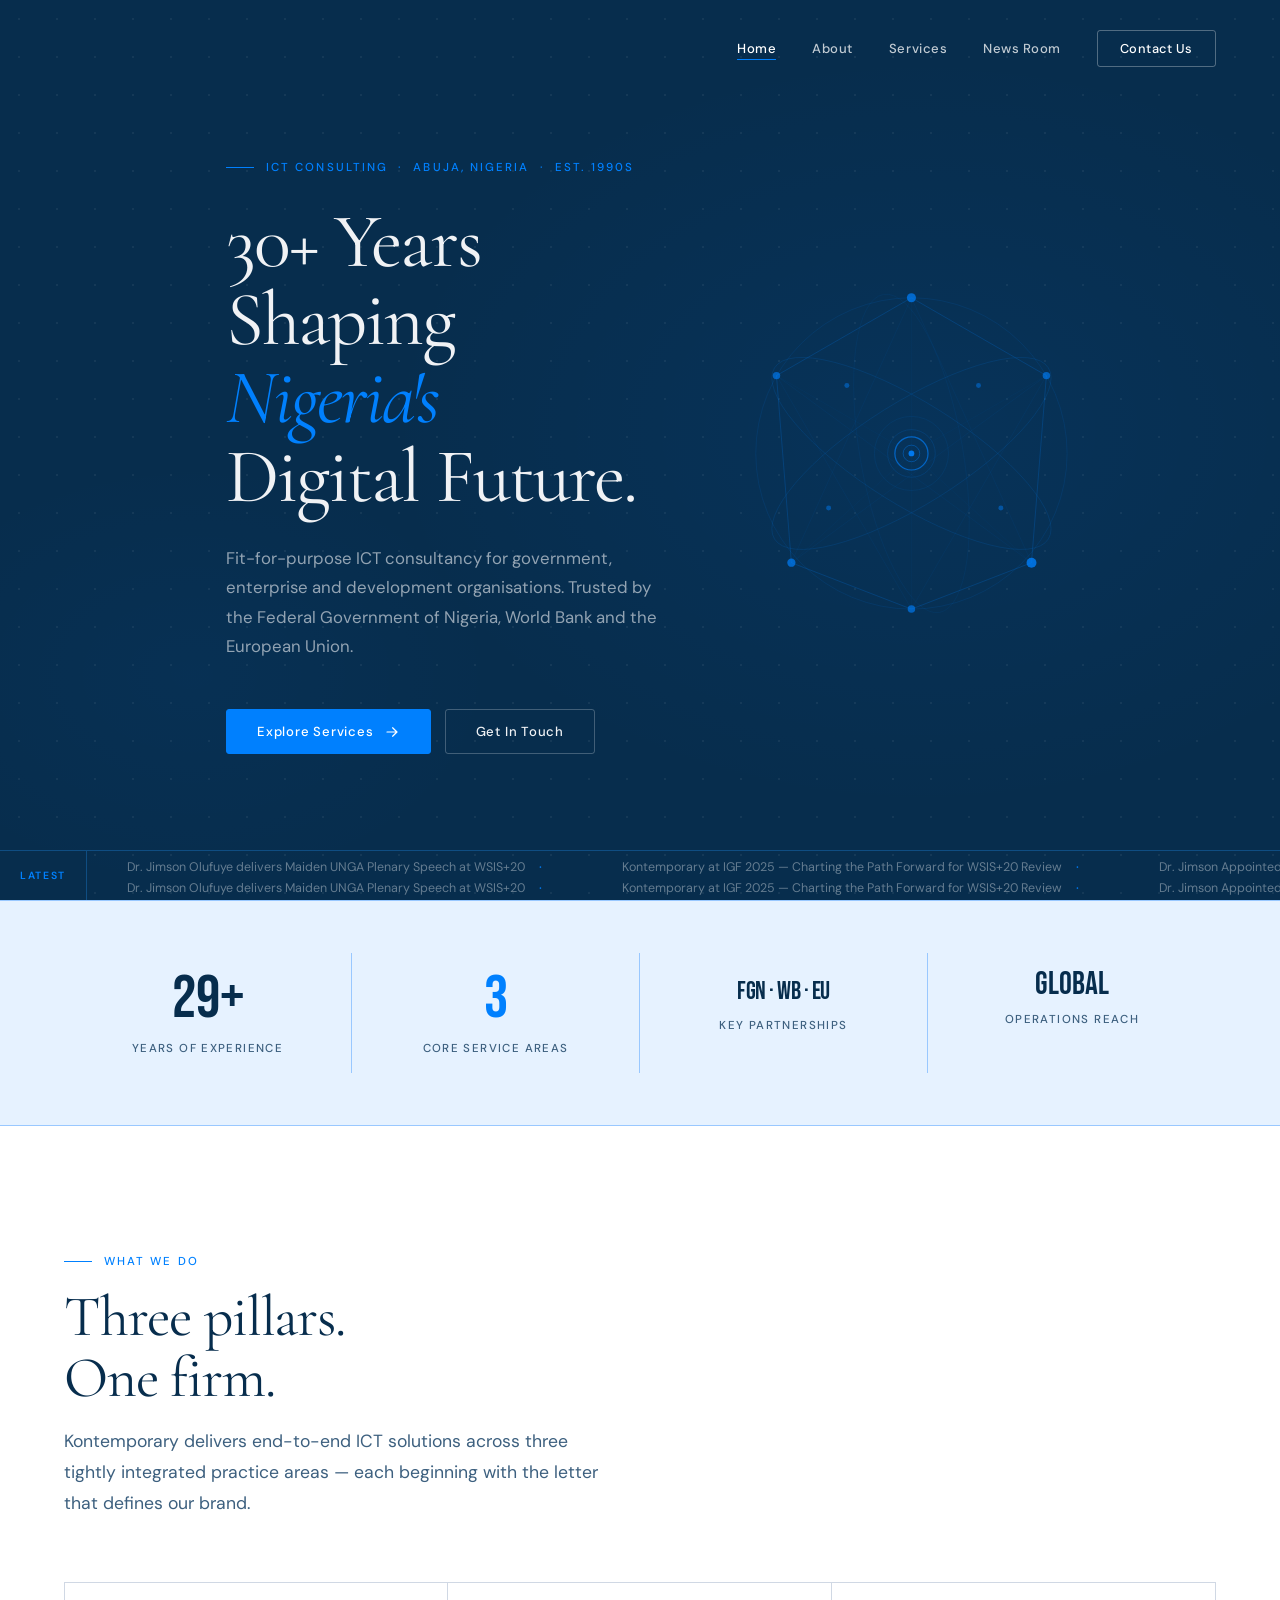
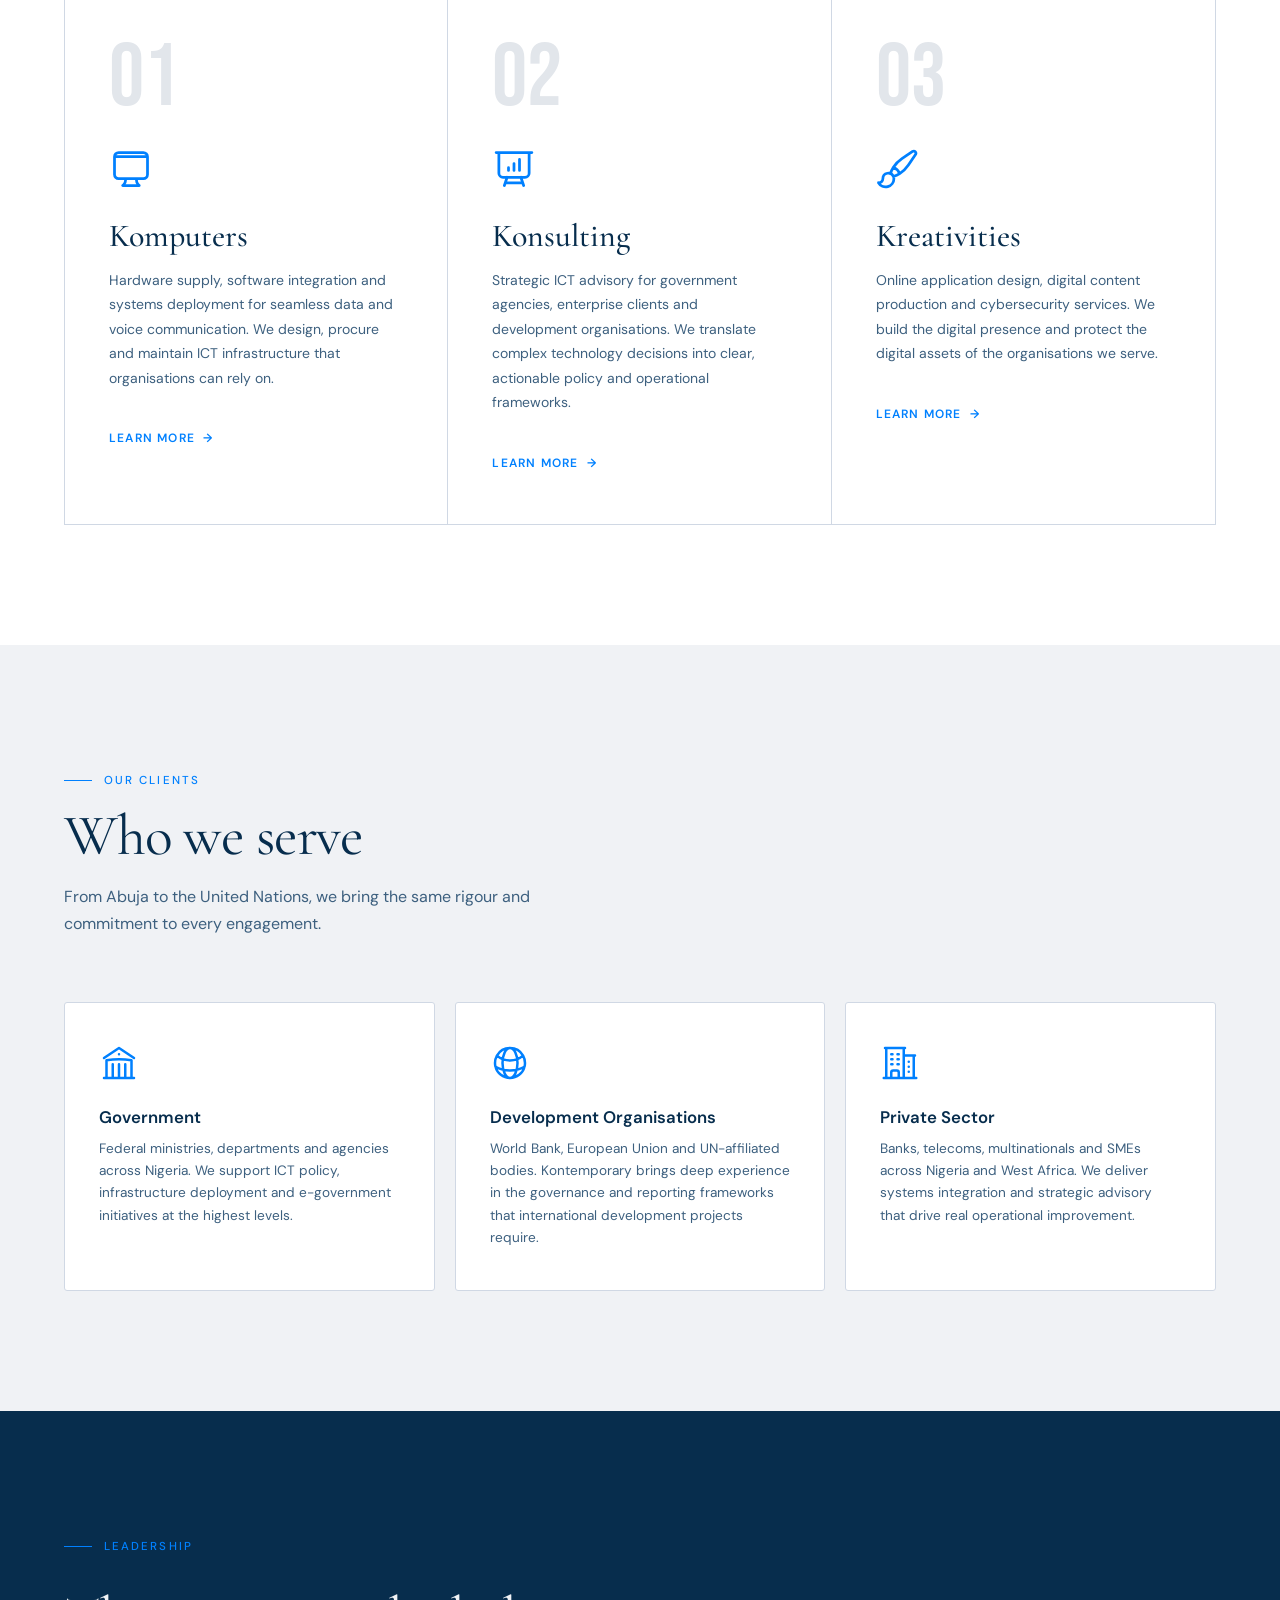
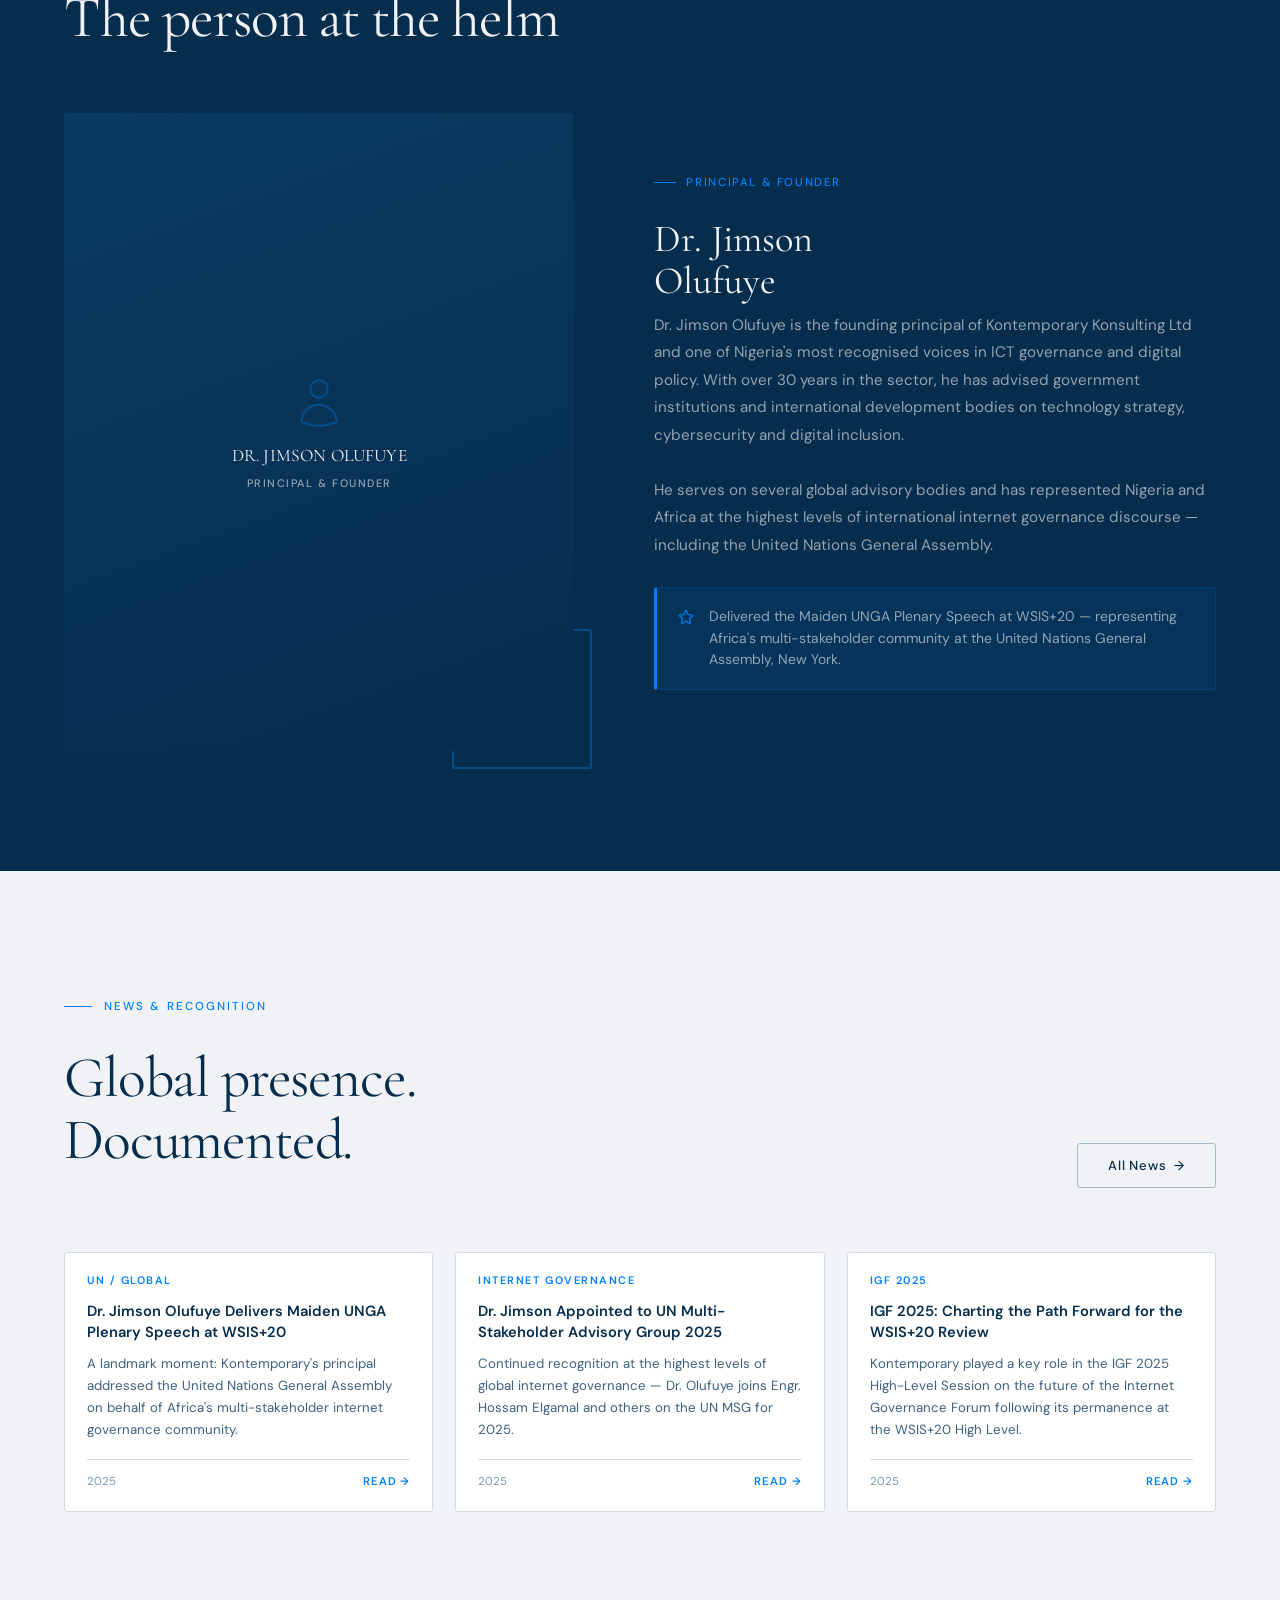
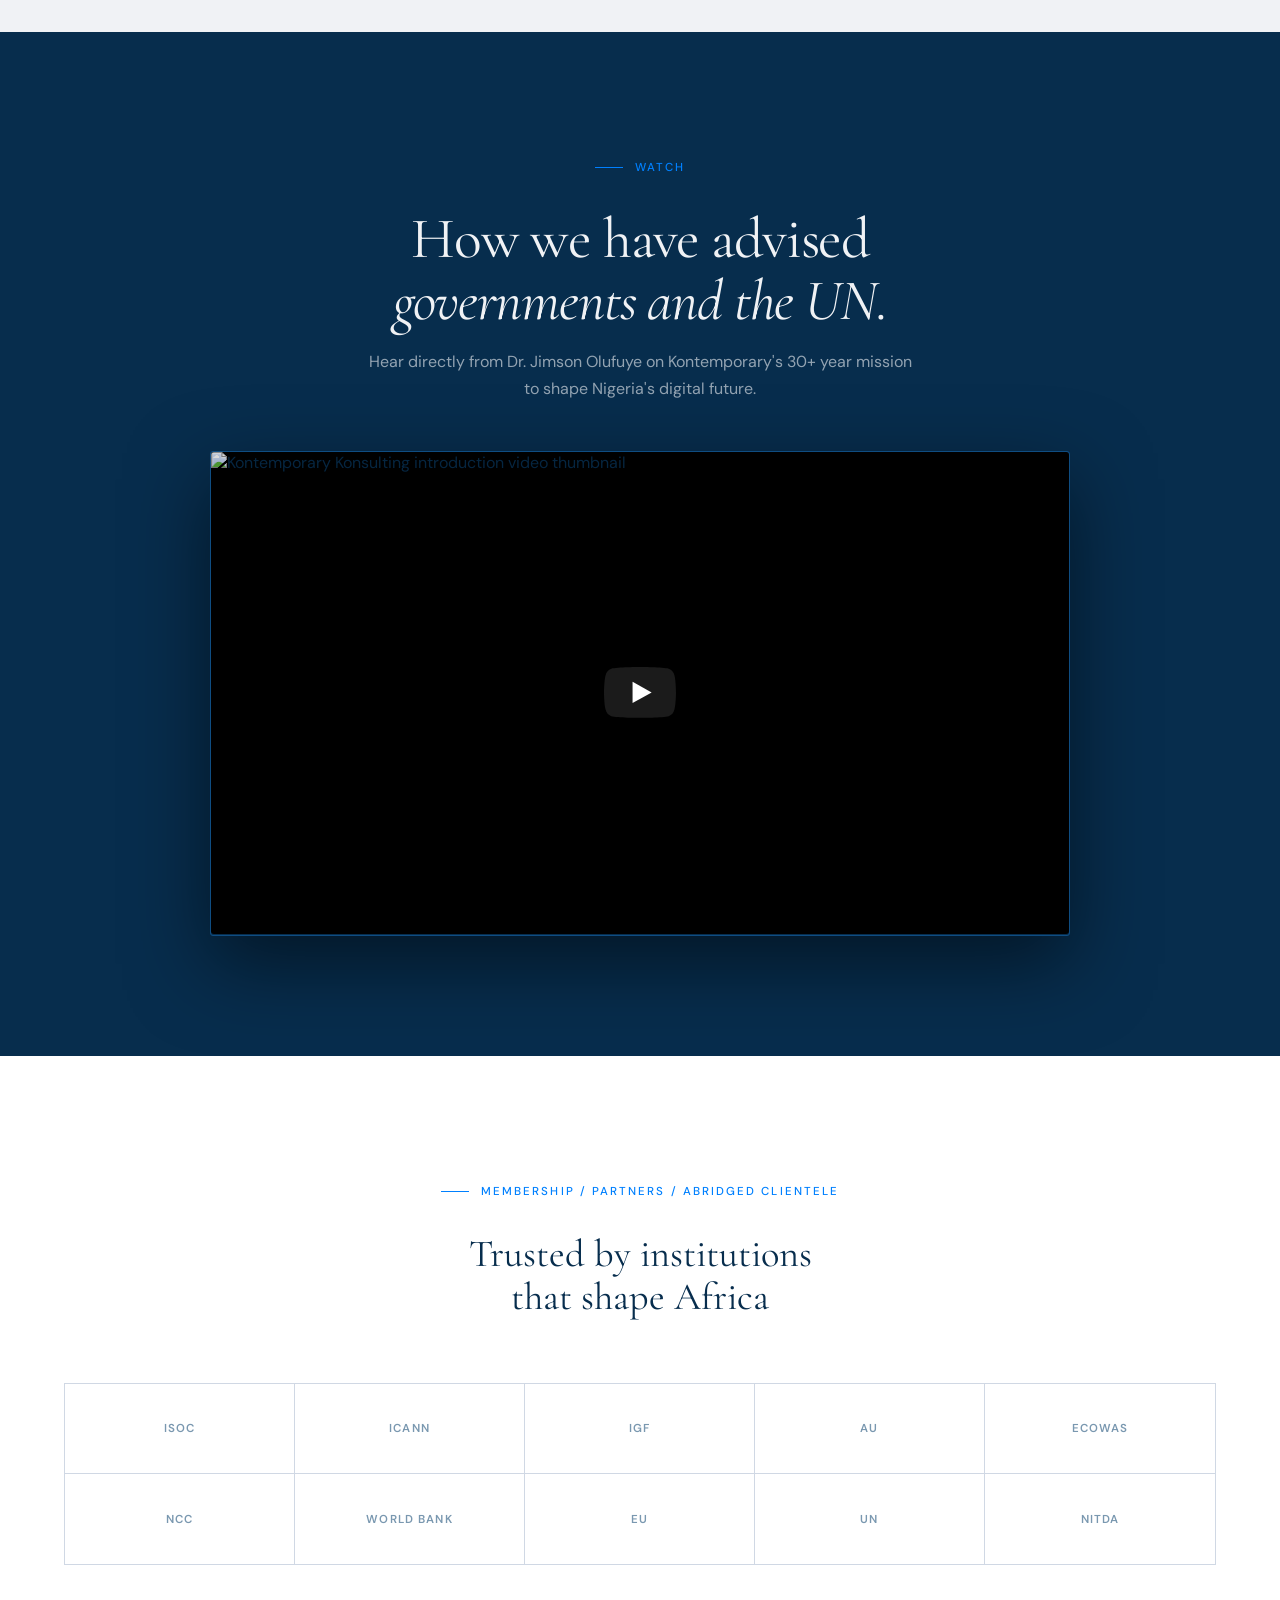
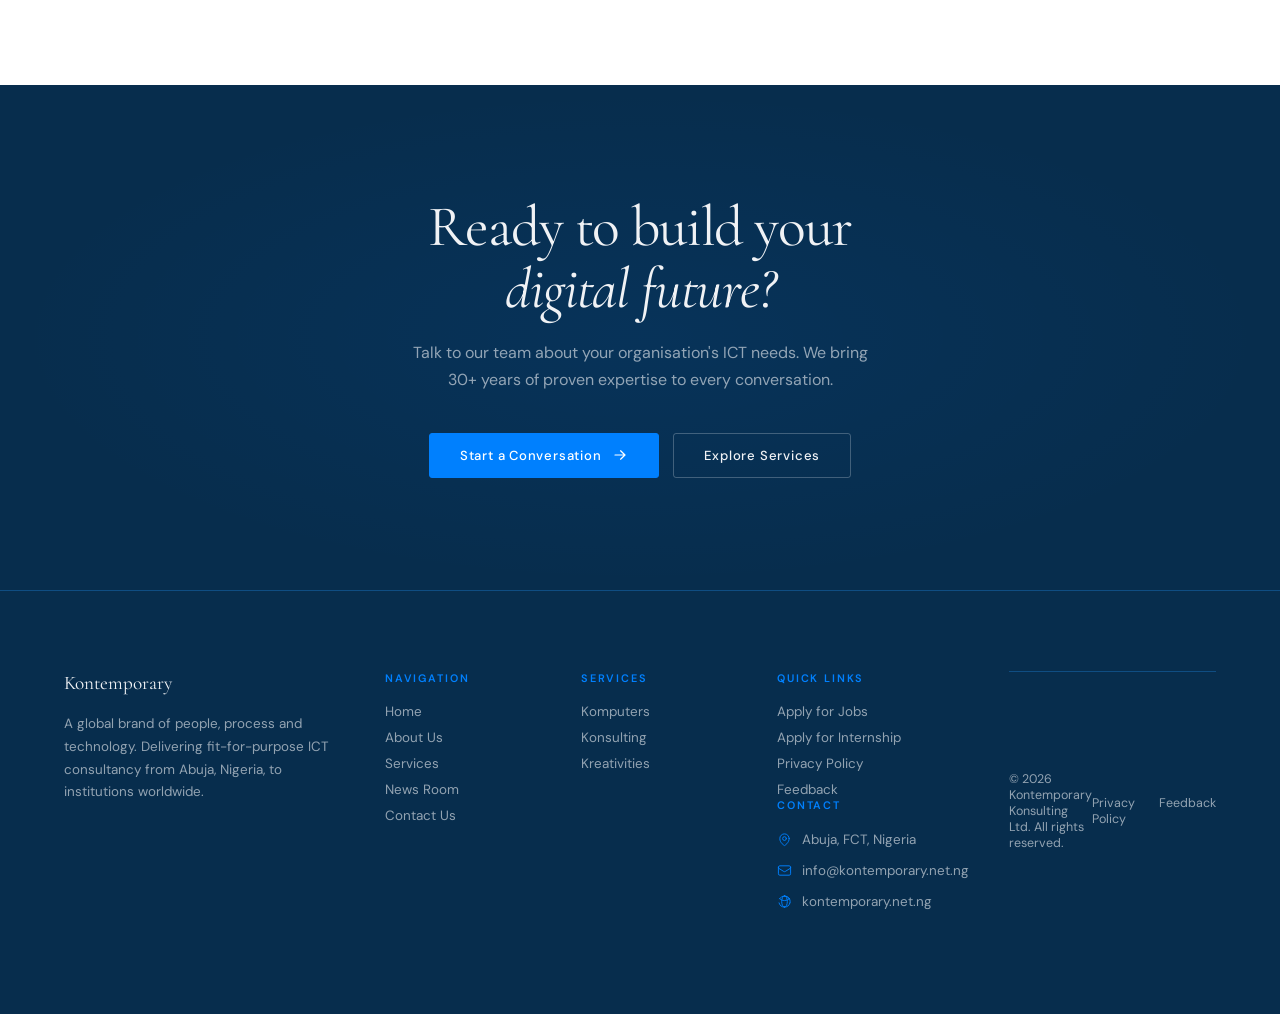
==== commit 2aeb0935: "fix: implement full site audit recommendations Critical fixes: - fix(html): correct broken mobile me" ====
--- a/index.html
+++ b/index.html
@@ -16,6 +16,35 @@
   <meta name="twitter:image" content="https://kontemporary.net.ng/images/picture1.png">
   <link rel="canonical" href="https://kontemporary.net.ng/">
   <link rel="icon" type="image/png" href="https://kontemporary.net.ng/images/picture1.png">
+  <!-- Staging: prevent search engine indexing of this preview URL -->
+  <meta name="robots" content="noindex, nofollow">
+  <!-- JSON-LD Structured Data -->
+  <script type="application/ld+json">
+  {
+    "@context": "https://schema.org",
+    "@type": "Organization",
+    "name": "Kontemporary Konsulting Ltd",
+    "url": "https://kontemporary.net.ng",
+    "logo": "https://kontemporary.net.ng/images/picture1.png",
+    "description": "Nigeria's premier ICT consultancy with 30+ years serving Federal Government, World Bank and EU-funded projects.",
+    "address": {
+      "@type": "PostalAddress",
+      "addressLocality": "Abuja",
+      "addressRegion": "FCT",
+      "addressCountry": "NG"
+    },
+    "email": "info@kontemporary.net.ng",
+    "foundingDate": "1990",
+    "knowsAbout": ["ICT Consultancy", "Digital Policy", "Internet Governance", "Cybersecurity", "Government Technology"],
+    "areaServed": ["Nigeria", "Africa", "International"],
+    "founder": {
+      "@type": "Person",
+      "name": "Dr. Jimson Olufuye",
+      "jobTitle": "Principal & Founder",
+      "knowsAbout": ["ICT Governance", "Digital Policy", "Internet Governance", "Cybersecurity"]
+    }
+  }
+  </script>
   <link rel="dns-prefetch" href="https://kontemporary.net.ng">
   <link rel="preconnect" href="https://fonts.googleapis.com">
   <link rel="preconnect" href="https://fonts.gstatic.com" crossorigin>
@@ -57,11 +86,9 @@
     </div>
   </header>
 
-  <div id="mobile-menu" role="dialog" aria-label="Mobile navigation">
+  <div id="mobile-menu" role="dialog" aria-label="Mobile navigation" aria-hidden="true" aria-modal="true">
     <a href="index.html"     class="mobile-link">Home</a>
     <div class="mobile-divider"></div>
-
-  <main id="main-content" role="main">
     <a href="about.html"     class="mobile-link">About</a>
     <a href="services.html"  class="mobile-link">Services</a>
     <a href="news-room.html" class="mobile-link">News Room</a>
@@ -69,13 +96,15 @@
     <a href="contact.html"   class="mobile-link">Contact Us</a>
   </div>
 
+  <main id="main-content" role="main">
+
   <!-- ══ HERO ═══════════════════════════════════════════════ -->
   <section class="hero" aria-label="Hero">
     <div class="wrap hero-body">
       <div class="hero-text">
         <span class="eyebrow reveal">ICT Consulting &nbsp;·&nbsp; Abuja, Nigeria &nbsp;·&nbsp; Est. 1990s</span>
         <h1 class="hero-headline reveal reveal-d1">
-          30 Years<br>
+          30+ Years<br>
           Shaping <em>Nigeria's</em><br>
           Digital Future.
         </h1>
@@ -272,7 +301,7 @@
             <div class="leadership-photo-placeholder">
               <svg xmlns="http://www.w3.org/2000/svg" fill="none" viewBox="0 0 24 24" stroke-width="0.8" stroke="currentColor" aria-hidden="true"><path stroke-linecap="round" stroke-linejoin="round" d="M15.75 6a3.75 3.75 0 11-7.5 0 3.75 3.75 0 017.5 0zM4.501 20.118a7.5 7.5 0 0114.998 0A17.933 17.933 0 0112 21.75c-2.676 0-5.216-.584-7.499-1.632z"/></svg>
               <span class="leadership-photo-label">Dr. Jimson Olufuye</span>
-              <span class="leadership-photo-sub">Portrait coming soon</span>
+              <span class="leadership-photo-sub">Principal &amp; Founder</span>
             </div>
           </div>
           <div class="leadership-frame" aria-hidden="true"></div>
@@ -351,21 +380,28 @@
       <div class="section-head center light reveal" style="margin-bottom:48px;">
         <span class="eyebrow">Watch</span>
         <h2 class="display-lg" id="video-title" style="color:var(--text-on-dark); margin-top:16px;">
-          Hear it from us directly.
+          How we have advised<br><em>governments and the UN.</em>
         </h2>
         <p style="color:var(--text-on-dark-2); margin-top:12px; line-height:1.7;">
-          A brief introduction to who Kontemporary Konsulting is and what we stand for.
+          Hear directly from Dr. Jimson Olufuye on Kontemporary's 30+ year mission to shape Nigeria's digital future.
         </p>
       </div>
       <div class="video-outer reveal">
         <div class="video-wrap">
-          <iframe
-            src="https://www.youtube.com/embed/M_sVLadxayw?si=k-LruhPKRtq6I7MJ"
-            title="Kontemporary Konsulting — Introduction"
-            allow="accelerometer; autoplay; clipboard-write; encrypted-media; gyroscope; picture-in-picture; web-share"
-            allowfullscreen
-            loading="lazy">
-          </iframe>
+          <!-- Lite YouTube Facade: loads thumbnail only; iframe loads on play click -->
+          <div class="lite-yt" data-videoid="M_sVLadxayw" role="button" tabindex="0"
+               aria-label="Play video: Kontemporary Konsulting — Introduction">
+            <img class="lite-yt-thumb"
+                 src="https://i.ytimg.com/vi/M_sVLadxayw/hqdefault.jpg"
+                 alt="Kontemporary Konsulting introduction video thumbnail"
+                 loading="lazy" width="640" height="360">
+            <button class="lite-yt-play" aria-label="Play video" type="button">
+              <svg viewBox="0 0 68 48" xmlns="http://www.w3.org/2000/svg" aria-hidden="true">
+                <path class="lite-yt-play-bg" d="M66.52 7.74c-.78-2.93-2.49-5.41-5.42-6.19C55.79.13 34 0 34 0S12.21.13 6.9 1.55c-2.93.78-4.63 3.26-5.42 6.19C.06 13.05 0 24 0 24s.06 10.95 1.48 16.26c.78 2.93 2.49 5.41 5.42 6.19C12.21 47.87 34 48 34 48s21.79-.13 27.1-1.55c2.93-.78 4.64-3.26 5.42-6.19C67.94 34.95 68 24 68 24s-.06-10.95-1.48-16.26z"/>
+                <path class="lite-yt-play-arrow" d="M 45,24 27,14 27,34"/>
+              </svg>
+            </button>
+          </div>
         </div>
       </div>
     </div>
@@ -379,16 +415,16 @@
         <h2 class="display-md" id="partners-title" style="margin-top:16px;">Trusted by institutions<br>that shape Africa</h2>
       </div>
       <div class="partners-grid reveal">
-        <div class="partner-item"><img src="https://kontemporary.net.ng/images/l1.png" alt="" loading="lazy" onerror="this.style.display='none'; this.nextSibling.style.display='block'"><span class="partner-name" style="display:none;">Partner</span></div>
-        <div class="partner-item"><img src="https://kontemporary.net.ng/images/l2.png" alt="" loading="lazy" onerror="this.style.display='none'; this.nextSibling.style.display='block'"><span class="partner-name" style="display:none;">Partner</span></div>
-        <div class="partner-item"><img src="https://kontemporary.net.ng/images/l3.png" alt="" loading="lazy" onerror="this.style.display='none'; this.nextSibling.style.display='block'"><span class="partner-name" style="display:none;">Partner</span></div>
-        <div class="partner-item"><img src="https://kontemporary.net.ng/images/l4.png" alt="" loading="lazy" onerror="this.style.display='none'; this.nextSibling.style.display='block'"><span class="partner-name" style="display:none;">Partner</span></div>
-        <div class="partner-item"><img src="https://kontemporary.net.ng/images/l5.png" alt="" loading="lazy" onerror="this.style.display='none'; this.nextSibling.style.display='block'"><span class="partner-name" style="display:none;">Partner</span></div>
-        <div class="partner-item"><img src="https://kontemporary.net.ng/images/l6.png" alt="" loading="lazy" onerror="this.style.display='none'; this.nextSibling.style.display='block'"><span class="partner-name" style="display:none;">Partner</span></div>
-        <div class="partner-item"><img src="https://kontemporary.net.ng/images/l7.png" alt="" loading="lazy" onerror="this.style.display='none'; this.nextSibling.style.display='block'"><span class="partner-name" style="display:none;">Partner</span></div>
-        <div class="partner-item"><img src="https://kontemporary.net.ng/images/l8.png" alt="" loading="lazy" onerror="this.style.display='none'; this.nextSibling.style.display='block'"><span class="partner-name" style="display:none;">Partner</span></div>
-        <div class="partner-item"><img src="https://kontemporary.net.ng/images/l9.png" alt="" loading="lazy" onerror="this.style.display='none'; this.nextSibling.style.display='block'"><span class="partner-name" style="display:none;">Partner</span></div>
-        <div class="partner-item"><img src="https://kontemporary.net.ng/images/l10.png" alt="" loading="lazy" onerror="this.style.display='none'; this.nextSibling.style.display='block'"><span class="partner-name" style="display:none;">Partner</span></div>
+        <div class="partner-item"><img src="https://kontemporary.net.ng/images/l1.png" alt="Internet Society (ISOC)" loading="lazy" onerror="this.style.display='none'; this.nextSibling.style.display='block'"><span class="partner-name" style="display:none;">ISOC</span></div>
+        <div class="partner-item"><img src="https://kontemporary.net.ng/images/l2.png" alt="ICANN — Internet Corporation for Assigned Names and Numbers" loading="lazy" onerror="this.style.display='none'; this.nextSibling.style.display='block'"><span class="partner-name" style="display:none;">ICANN</span></div>
+        <div class="partner-item"><img src="https://kontemporary.net.ng/images/l3.png" alt="Internet Governance Forum (IGF)" loading="lazy" onerror="this.style.display='none'; this.nextSibling.style.display='block'"><span class="partner-name" style="display:none;">IGF</span></div>
+        <div class="partner-item"><img src="https://kontemporary.net.ng/images/l4.png" alt="African Union (AU)" loading="lazy" onerror="this.style.display='none'; this.nextSibling.style.display='block'"><span class="partner-name" style="display:none;">AU</span></div>
+        <div class="partner-item"><img src="https://kontemporary.net.ng/images/l5.png" alt="ECOWAS — Economic Community of West African States" loading="lazy" onerror="this.style.display='none'; this.nextSibling.style.display='block'"><span class="partner-name" style="display:none;">ECOWAS</span></div>
+        <div class="partner-item"><img src="https://kontemporary.net.ng/images/l6.png" alt="NCC — Nigerian Communications Commission" loading="lazy" onerror="this.style.display='none'; this.nextSibling.style.display='block'"><span class="partner-name" style="display:none;">NCC</span></div>
+        <div class="partner-item"><img src="https://kontemporary.net.ng/images/l7.png" alt="World Bank Group" loading="lazy" onerror="this.style.display='none'; this.nextSibling.style.display='block'"><span class="partner-name" style="display:none;">World Bank</span></div>
+        <div class="partner-item"><img src="https://kontemporary.net.ng/images/l8.png" alt="European Union (EU)" loading="lazy" onerror="this.style.display='none'; this.nextSibling.style.display='block'"><span class="partner-name" style="display:none;">EU</span></div>
+        <div class="partner-item"><img src="https://kontemporary.net.ng/images/l9.png" alt="United Nations (UN)" loading="lazy" onerror="this.style.display='none'; this.nextSibling.style.display='block'"><span class="partner-name" style="display:none;">UN</span></div>
+        <div class="partner-item"><img src="https://kontemporary.net.ng/images/l10.png" alt="NITDA — National Information Technology Development Agency" loading="lazy" onerror="this.style.display='none'; this.nextSibling.style.display='block'"><span class="partner-name" style="display:none;">NITDA</span></div>
       </div>
     </div>
   </section>
--- a/css/style.css
+++ b/css/style.css
@@ -202,50 +202,65 @@
 #preloader {
   position: fixed;
   inset: 0;
-  background: var(--white);
+  background: var(--ink);
   z-index: 10000;
   display: flex;
   flex-direction: column;
   align-items: center;
   justify-content: center;
-  transition: opacity 0.55s var(--ease-out), visibility 0.55s;
+  transition: opacity 0.65s var(--ease-out), visibility 0.65s;
 }
 #preloader.done { opacity: 0; visibility: hidden; pointer-events: none; }
 
+/* Subtle dot-grid texture on preloader */
+#preloader::before {
+  content: '';
+  position: absolute;
+  inset: 0;
+  background-image: radial-gradient(circle, rgba(255,255,255,0.04) 1px, transparent 1px);
+  background-size: 38px 38px;
+  pointer-events: none;
+}
+
 .loader-k {
-  width: 52px;
-  height: 68px;
+  width: 64px;
+  height: 82px;
+  position: relative;
+  z-index: 1;
+  filter: drop-shadow(0 0 18px rgba(0,128,254,0.55));
 }
 .k-line {
   fill: none;
-  stroke: var(--ink);
+  stroke: var(--gold);
   stroke-width: 3.2;
   stroke-linecap: round;
   stroke-linejoin: round;
 }
 .k-line-1 {
-  stroke-dasharray: 68;
-  stroke-dashoffset: 68;
-  animation: draw 0.42s var(--ease-out) 0.1s forwards;
+  stroke-dasharray: 76;
+  stroke-dashoffset: 76;
+  animation: draw 0.45s var(--ease-out) 0.15s forwards;
 }
 .k-line-2 {
-  stroke-dasharray: 58;
-  stroke-dashoffset: 58;
-  animation: draw 0.38s var(--ease-out) 0.42s forwards;
+  stroke-dasharray: 62;
+  stroke-dashoffset: 62;
+  animation: draw 0.4s var(--ease-out) 0.48s forwards;
 }
 .k-line-3 {
-  stroke-dasharray: 58;
-  stroke-dashoffset: 58;
-  animation: draw 0.38s var(--ease-out) 0.68s forwards;
+  stroke-dasharray: 62;
+  stroke-dashoffset: 62;
+  animation: draw 0.4s var(--ease-out) 0.76s forwards;
 }
 .loader-tag {
-  margin-top: 22px;
-  font-size: 0.68rem;
-  letter-spacing: 0.22em;
+  margin-top: 28px;
+  font-size: 0.65rem;
+  letter-spacing: 0.26em;
   text-transform: uppercase;
-  color: var(--text-muted);
+  color: rgba(240,242,245,0.45);
   opacity: 0;
-  animation: fadeUp 0.35s var(--ease-out) 0.3s forwards;
+  position: relative;
+  z-index: 1;
+  animation: fadeUp 0.4s var(--ease-out) 0.55s forwards;
 }
 
 /* ── 7. NAVIGATION ─────────────────────────────────────── */
@@ -274,24 +289,23 @@
   display: flex;
   align-items: center;
   flex-shrink: 0;
-  animation: logoSlideIn 0.7s var(--ease-out) 1.5s both;
+  animation: logoSlideIn 0.7s var(--ease-out) 1.4s both;
 }
 .nav-logo img {
   height: 100%;
   width: auto;
   object-fit: contain;
-  /* White on dark hero background */
-  filter: brightness(0) invert(1);
-  transition: filter 0.45s var(--ease-out), transform 0.3s var(--ease);
+  transition: filter var(--t-md), transform var(--t-sm);
   transform-origin: left center;
 }
-/* On scroll: white bg — force logo to deep navy, not white */
+#nav:not(.scrolled) .nav-logo img {
+  filter: drop-shadow(0 1px 8px rgba(0,0,0,0.45));
+}
 #nav.scrolled .nav-logo img {
-  filter: brightness(0) saturate(100%) invert(14%) sepia(76%)
-          saturate(1500%) hue-rotate(185deg) brightness(85%);
-}
-.nav-logo:hover img { transform: scale(1.04); }
-.nav-logo span { transition: color 0.45s var(--ease-out); }
+  filter: none;
+}
+.nav-logo:hover img { transform: scale(1.05); }
+.nav-logo span { transition: color var(--t-md); }
 
 .nav-links {
   display: flex;
@@ -1118,6 +1132,7 @@
 .form-field:focus {
   border-color: var(--gold);
   box-shadow: 0 0 0 3px rgba(0,128,254,0.1);
+  outline: none;
 }
 .form-field::placeholder { color: var(--text-muted); }
 textarea.form-field { resize: vertical; min-height: 136px; }
@@ -1144,12 +1159,8 @@
   border-top: 1px solid var(--ink-border);
   padding: 80px 0 36px;
 }
-.footer-grid {
-  display: grid;
-  grid-template-columns: 1.8fr 1fr 1fr 1fr 1.4fr;
-  gap: 48px;
-  margin-bottom: 56px;
-}
+/* Footer grid defined in section 37 */
+/* .footer-grid { ... } */
 .footer-logo {
   height: 40px;
   margin-bottom: 18px;
@@ -1264,7 +1275,7 @@
   .leadership-grid { grid-template-columns: 1fr; gap: 40px; }
   .news-grid { grid-template-columns: repeat(2, 1fr); }
   .partners-grid { grid-template-columns: repeat(3, 1fr); }
-  .footer-grid { grid-template-columns: 1fr 1fr; gap: 40px; }
+  /* footer-grid responsive moved to section 37 */
   .about-grid { grid-template-columns: 1fr; }
   .service-detail-grid { grid-template-columns: 1fr; gap: 40px; }
   .service-detail-grid.flip { direction: ltr; }
@@ -1279,7 +1290,7 @@
   .news-grid { grid-template-columns: 1fr; }
   .news-room-grid { grid-template-columns: 1fr; }
   .partners-grid { grid-template-columns: repeat(2, 1fr); }
-  .footer-grid { grid-template-columns: 1fr; gap: 28px; }
+  /* footer-grid responsive moved to section 37 */
   .footer-bottom { flex-direction: column; gap: 12px; text-align: center; }
   .footer-bottom-links { justify-content: center; }
   .hero-actions { flex-direction: column; align-items: flex-start; }
@@ -1295,26 +1306,9 @@
 }
 
 /* ── 26. LOGO ANIMATION ─────────────────────────────────── */
-.nav-logo {
-  animation: logoSlideIn 0.7s var(--ease-out) 1.4s both;
-}
 @keyframes logoSlideIn {
   from { opacity: 0; transform: translateX(-10px); }
   to   { opacity: 1; transform: translateX(0); }
-}
-.nav-logo img {
-  transition: transform var(--t-sm), filter var(--t-md);
-  /* No forced colour inversion — show original logo naturally */
-}
-#nav:not(.scrolled) .nav-logo img {
-  /* Subtle drop-shadow for visibility on dark hero */
-  filter: drop-shadow(0 1px 8px rgba(0,0,0,0.45));
-}
-#nav.scrolled .nav-logo img {
-  filter: none;
-}
-.nav-logo:hover img {
-  transform: scale(1.05);
 }
 
 /* ── 27. VIDEO SECTION ──────────────────────────────────── */
@@ -1430,22 +1424,243 @@
   }
 }
 
-/* ── 32. FOOTER RESPONSIVE (5-col → 3-col → 2-col → 1-col) ── */
-@media (max-width: 1200px) {
-  .footer-grid {
-    grid-template-columns: repeat(3, 1fr);
-    gap: 40px;
-  }
-}
+/* Footer responsive handled in section 37 */
 
 /* ── 33. FORM AUTOCOMPLETE & FOCUS IMPROVEMENTS ────────────── */
-.form-field:focus {
-  outline: 2px solid var(--gold);
-  outline-offset: 0;
-  border-color: var(--gold);
-}
 .form-field:-webkit-autofill {
   -webkit-box-shadow: 0 0 0 30px var(--white) inset;
   -webkit-text-fill-color: var(--text-primary);
 }
-
+.form-field:focus-visible {
+  border-color: var(--gold);
+  box-shadow: 0 0 0 3px rgba(0,128,254,0.15);
+  outline: none;
+}
+
+
+/* ── 34. TOUCH & INTERACTION IMPROVEMENTS ──────────────────── */
+/* Remove 300ms tap delay on mobile */
+a, button, .btn, .filter-btn, .nav-link, .mobile-link, .footer-link,
+.news-card-read, .service-card-link {
+  touch-action: manipulation;
+}
+
+/* Minimum 44×44 touch target on burger */
+.nav-burger {
+  min-width: 44px;
+  min-height: 44px;
+  display: none;
+  align-items: center;
+  justify-content: center;
+  flex-direction: column;
+  gap: 5px;
+}
+
+/* Focus-visible on nav links (keyboard users) */
+.nav-link:focus-visible,
+.mobile-link:focus-visible,
+.footer-link:focus-visible,
+.btn:focus-visible,
+.filter-btn:focus-visible {
+  outline: 2px solid var(--gold);
+  outline-offset: 3px;
+  border-radius: 2px;
+}
+
+/* ── 35. HERO ART — HIDE ON SMALL MOBILE ─────────────────────── */
+@media (max-width: 680px) {
+  .hero-art { display: none; }
+  .hero-body { padding-bottom: 56px; }
+}
+
+/* ── 36. STATS INLINE OVERRIDES → CSS CLASSES ────────────────── */
+.stat-num--partnerships {
+  font-family: var(--font-stat);
+  font-size: 1.55rem;
+  letter-spacing: -0.02em;
+  line-height: 1.2;
+  padding-top: 8px;
+}
+.stat-num--global {
+  font-family: var(--font-stat);
+  font-size: 2rem;
+  letter-spacing: 0;
+}
+
+/* ── 37. FOOTER GRID — 5 COLUMNS (all pages) ─────────────────── */
+.footer-grid {
+  display: grid;
+  grid-template-columns: 1.8fr 1fr 1fr 1fr 1.3fr;
+  gap: 40px;
+  margin-bottom: 56px;
+}
+@media (max-width: 1200px) {
+  .footer-grid { grid-template-columns: repeat(3, 1fr); gap: 32px; }
+}
+@media (max-width: 1100px) {
+  .footer-grid { grid-template-columns: 1fr 1fr; gap: 36px; }
+}
+@media (max-width: 768px) {
+  .footer-grid { grid-template-columns: 1fr; gap: 28px; }
+}
+
+/* ── 38. LEADERSHIP PHOTO PLACEHOLDER UPGRADE ─────────────────── */
+.leadership-photo-placeholder {
+  width: 100%; height: 100%;
+  display: flex; flex-direction: column;
+  align-items: center; justify-content: center;
+  gap: 10px;
+  background: linear-gradient(160deg, var(--ink-soft) 0%, var(--ink) 100%);
+  color: var(--text-on-dark-2);
+}
+.leadership-photo-placeholder svg {
+  width: 56px; height: 56px;
+  color: var(--gold);
+  opacity: 0.35;
+}
+.leadership-photo-label {
+  font-family: var(--font-display);
+  font-size: 1.1rem;
+  font-weight: 400;
+  color: var(--text-on-dark);
+  letter-spacing: 0.01em;
+  margin-top: 4px;
+}
+.leadership-photo-sub {
+  font-size: 0.68rem;
+  font-weight: 500;
+  letter-spacing: 0.14em;
+  text-transform: uppercase;
+  color: var(--text-on-dark-2);
+}
+
+/* ── 39. FORM STATUS MESSAGE ───────────────────────────────────── */
+.form-status-msg {
+  min-height: 0;
+  overflow: hidden;
+  transition: min-height var(--t-md), padding var(--t-md);
+  font-size: 0.875rem;
+  line-height: 1.5;
+  border-radius: var(--radius);
+  margin-bottom: 0;
+}
+.form-status-msg.success {
+  min-height: 48px;
+  padding: 13px 16px;
+  background: #e8f5e9;
+  color: #1b5e20;
+  border: 1px solid #a5d6a7;
+  margin-bottom: 16px;
+}
+.form-status-msg.error {
+  min-height: 48px;
+  padding: 13px 16px;
+  background: #fce4ec;
+  color: #880e4f;
+  border: 1px solid #f48fb1;
+  margin-bottom: 16px;
+}
+
+/* ── 40. MAP BLOCK UPGRADE ──────────────────────────────────────── */
+.map-block {
+  margin-top: 40px;
+  background: var(--linen);
+  border: 1px solid var(--border);
+  border-radius: var(--radius);
+  height: 260px;
+  overflow: hidden;
+  padding: 0;
+  display: block;
+}
+
+/* ── 41. PREFERS-REDUCED-MOTION ─────────────────────────────────── */
+@media (prefers-reduced-motion: reduce) {
+  *, *::before, *::after {
+    animation-duration: 0.01ms !important;
+    animation-iteration-count: 1 !important;
+    transition-duration: 0.01ms !important;
+    scroll-behavior: auto !important;
+  }
+  .ticker-inner { animation: none; }
+  .hero-art svg { animation: none; }
+  .reveal {
+    opacity: 1 !important;
+    transform: none !important;
+    transition: none !important;
+  }
+  #preloader { display: none !important; }
+}
+
+/* ── LITE YOUTUBE FACADE ──────────────────────────────────── */
+.lite-yt {
+  position: relative;
+  display: block;
+  cursor: pointer;
+  background: #000;
+  border-radius: var(--radius);
+  overflow: hidden;
+}
+
+.lite-yt-thumb {
+  display: block;
+  width: 100%;
+  height: 100%;
+  object-fit: cover;
+  opacity: 0.85;
+  transition: opacity 0.25s ease;
+}
+
+.lite-yt:hover .lite-yt-thumb,
+.lite-yt:focus .lite-yt-thumb {
+  opacity: 0.7;
+}
+
+.lite-yt:focus {
+  outline: 3px solid var(--gold);
+  outline-offset: 3px;
+}
+
+.lite-yt-play {
+  position: absolute;
+  top: 50%;
+  left: 50%;
+  transform: translate(-50%, -50%);
+  background: transparent;
+  border: none;
+  padding: 0;
+  cursor: pointer;
+  width: 72px;
+  height: 52px;
+  transition: transform 0.2s ease, filter 0.2s ease;
+  pointer-events: none; /* click handled by parent */
+}
+
+.lite-yt:hover .lite-yt-play {
+  transform: translate(-50%, -50%) scale(1.1);
+  filter: brightness(1.15);
+}
+
+.lite-yt-play-bg {
+  fill: #212121;
+  fill-opacity: 0.82;
+  transition: fill 0.25s ease, fill-opacity 0.25s ease;
+}
+
+.lite-yt:hover .lite-yt-play-bg {
+  fill: #f00;
+  fill-opacity: 1;
+}
+
+.lite-yt-play-arrow {
+  fill: #fff;
+}
+
+/* Once activated, the iframe fills the container */
+.lite-yt.activated {
+  position: relative;
+}
+
+/* ── CONTACT: static map hover ────────────────────────────── */
+.map-static-link:hover > div {
+  background: var(--gold-light) !important;
+}
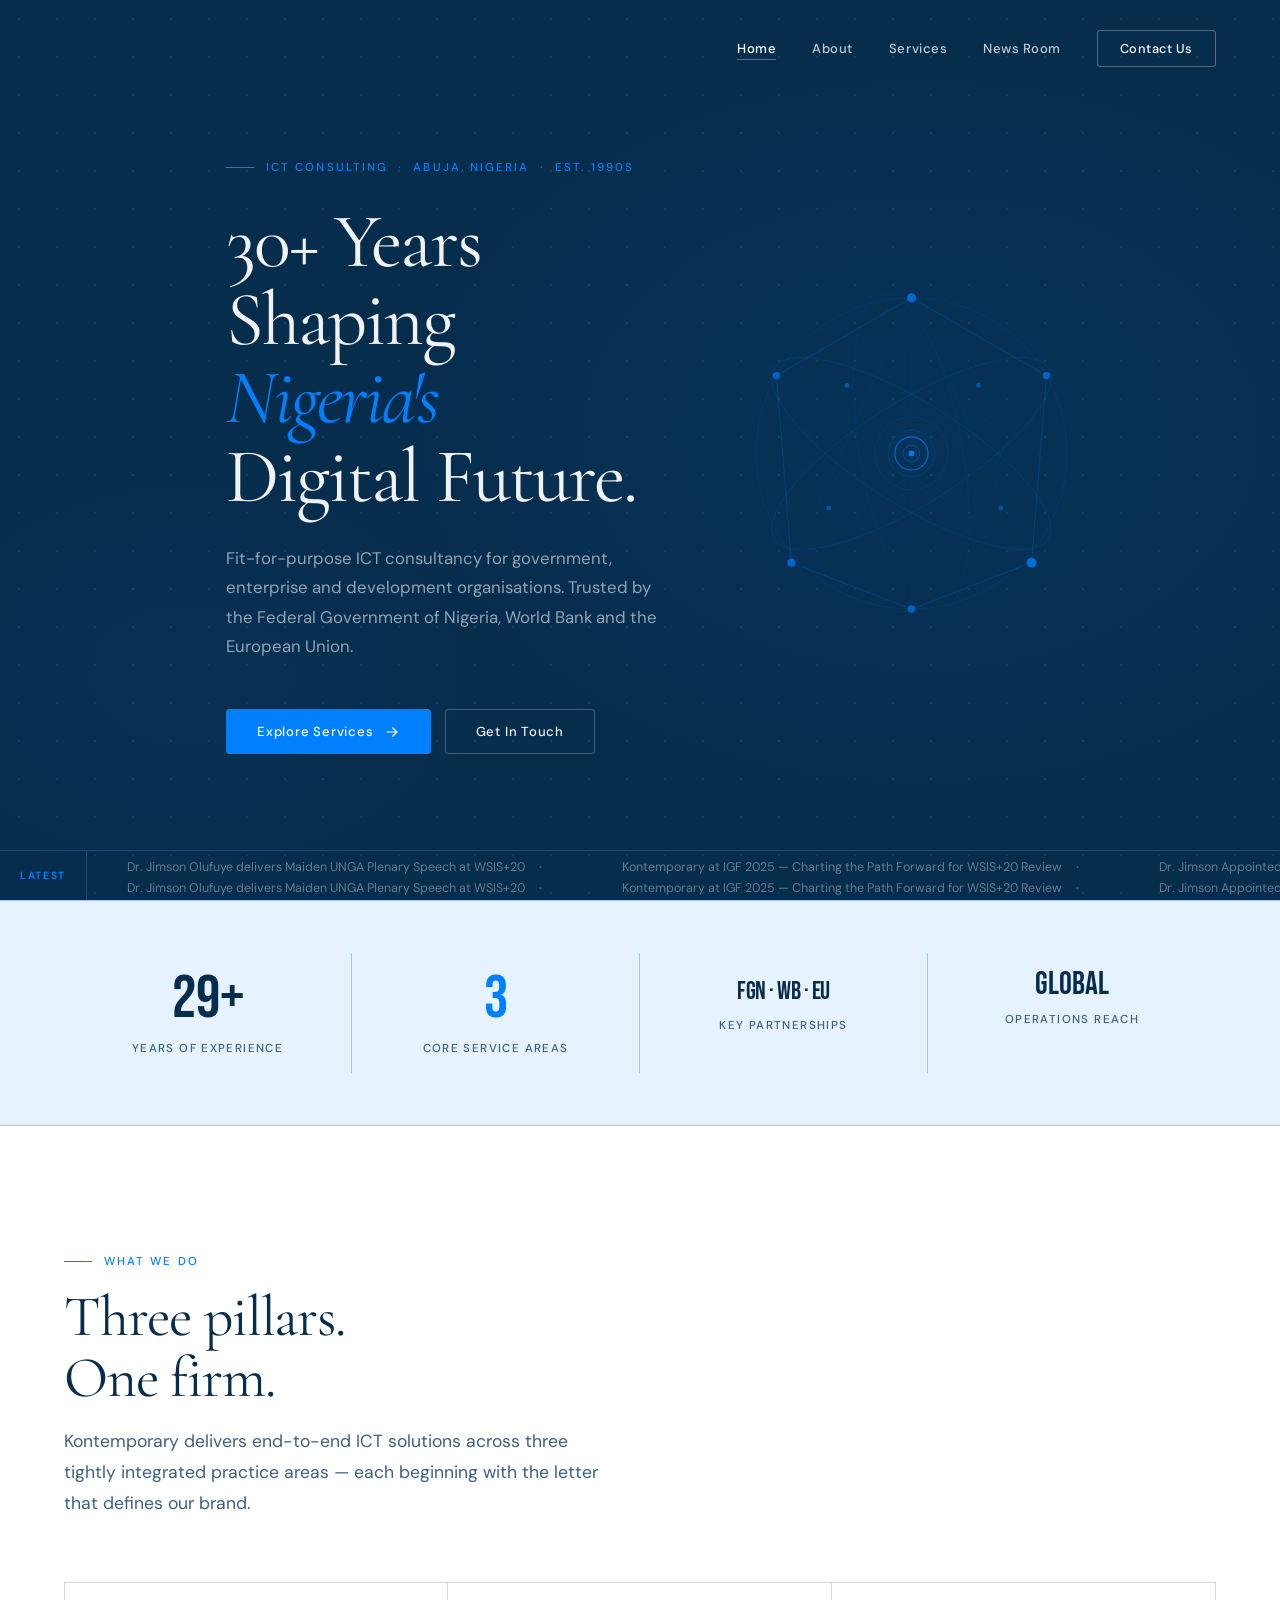
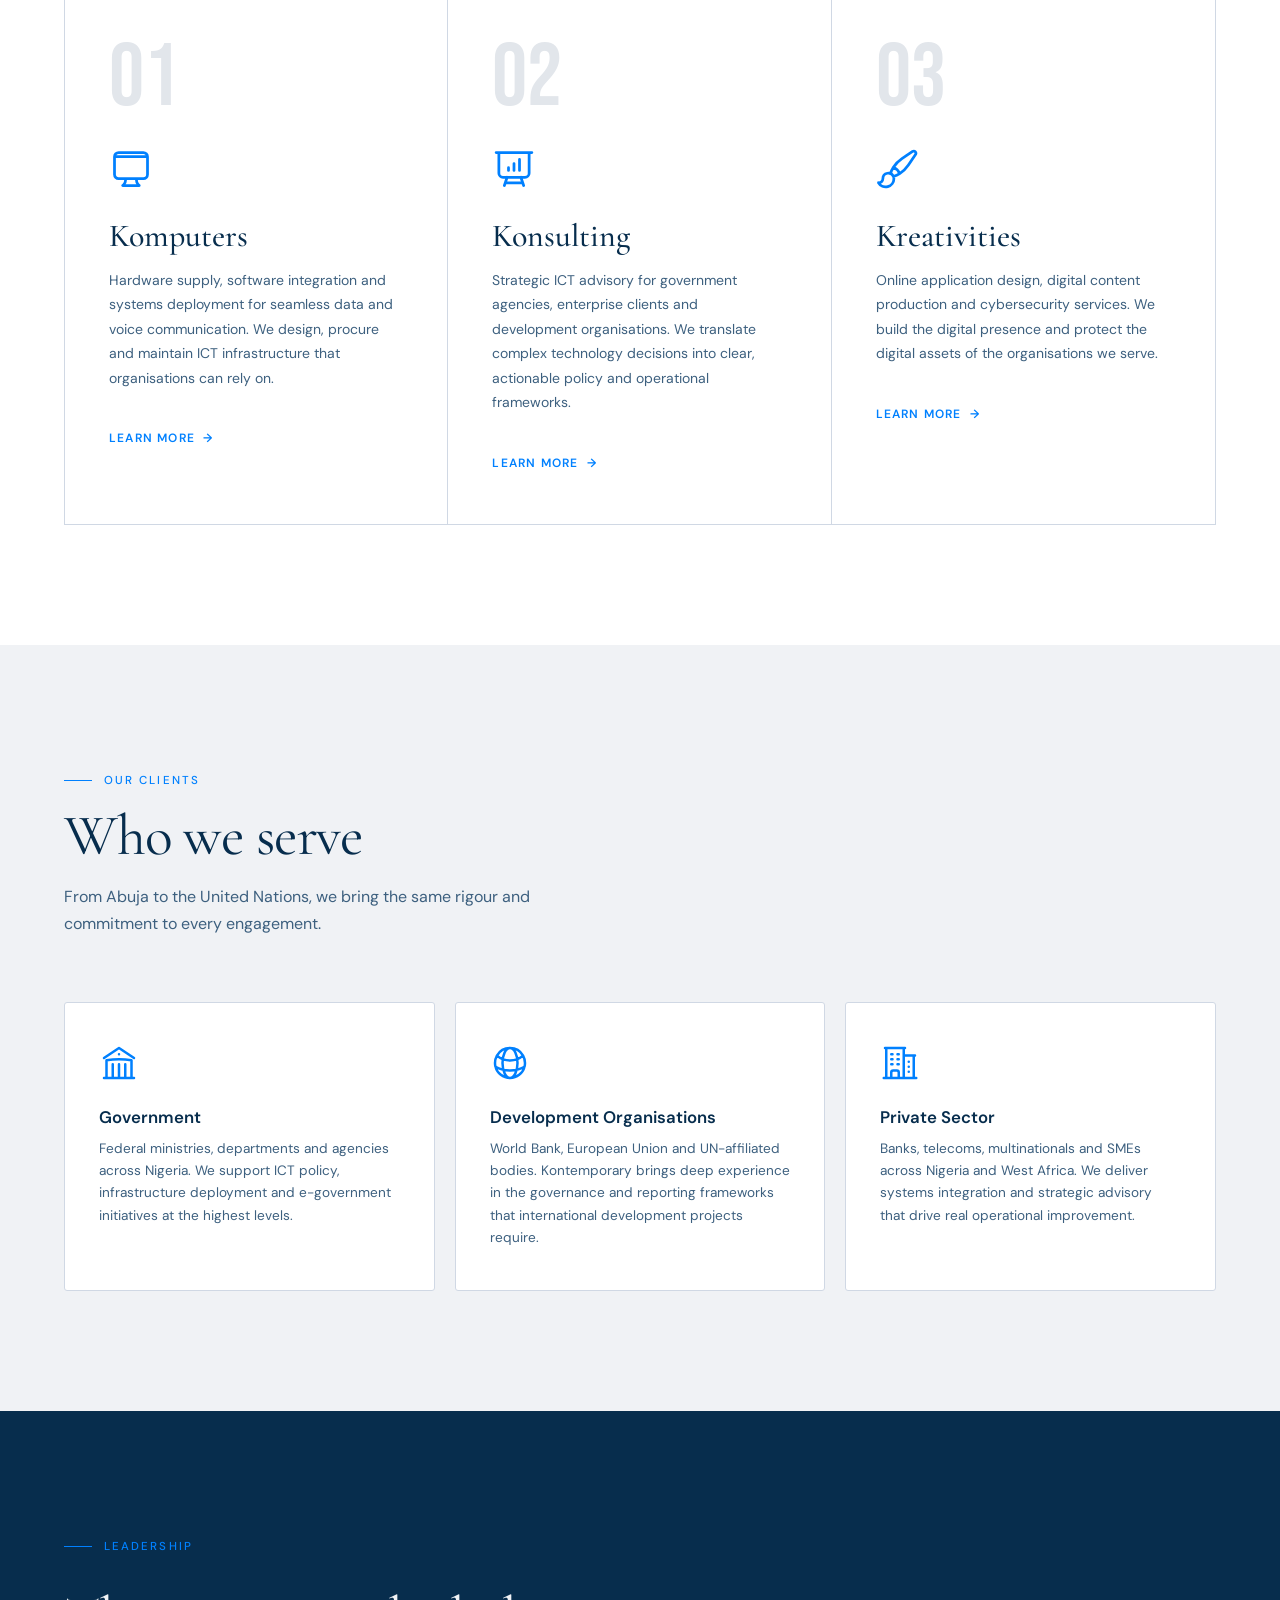
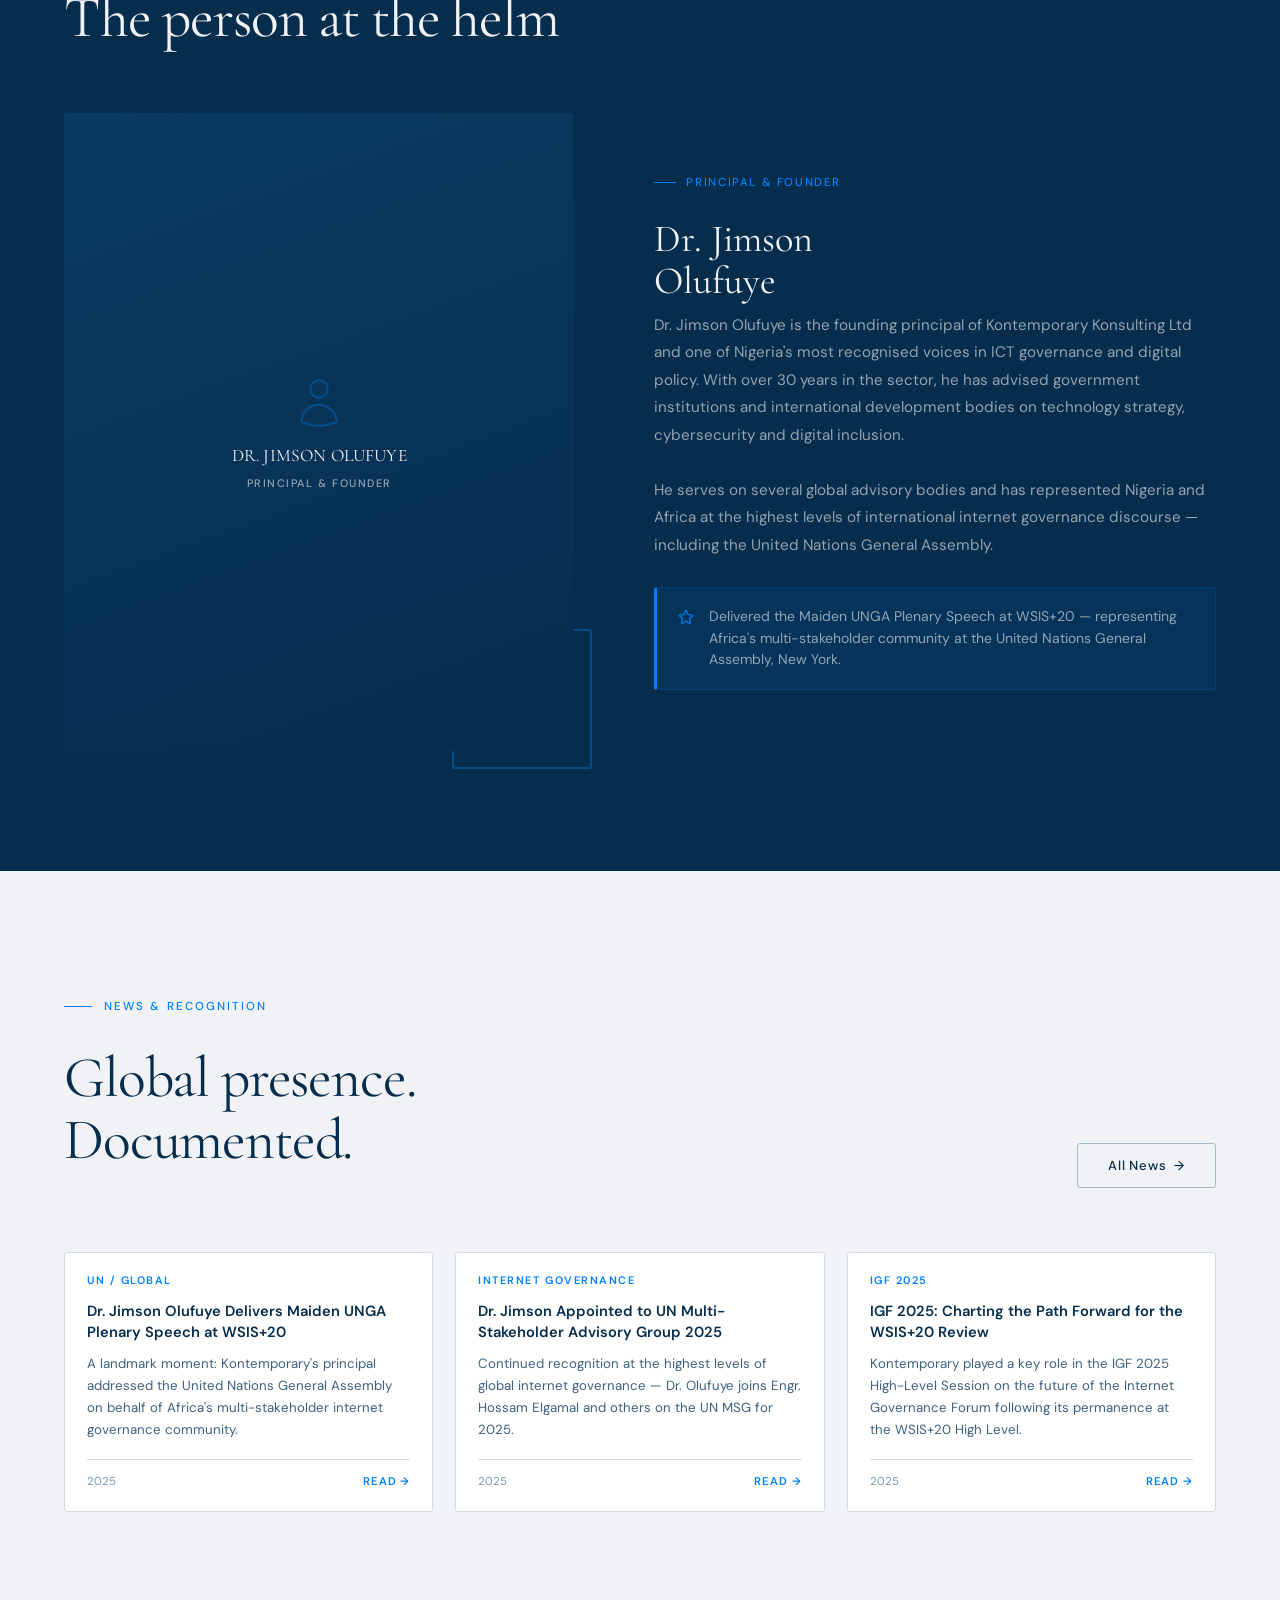
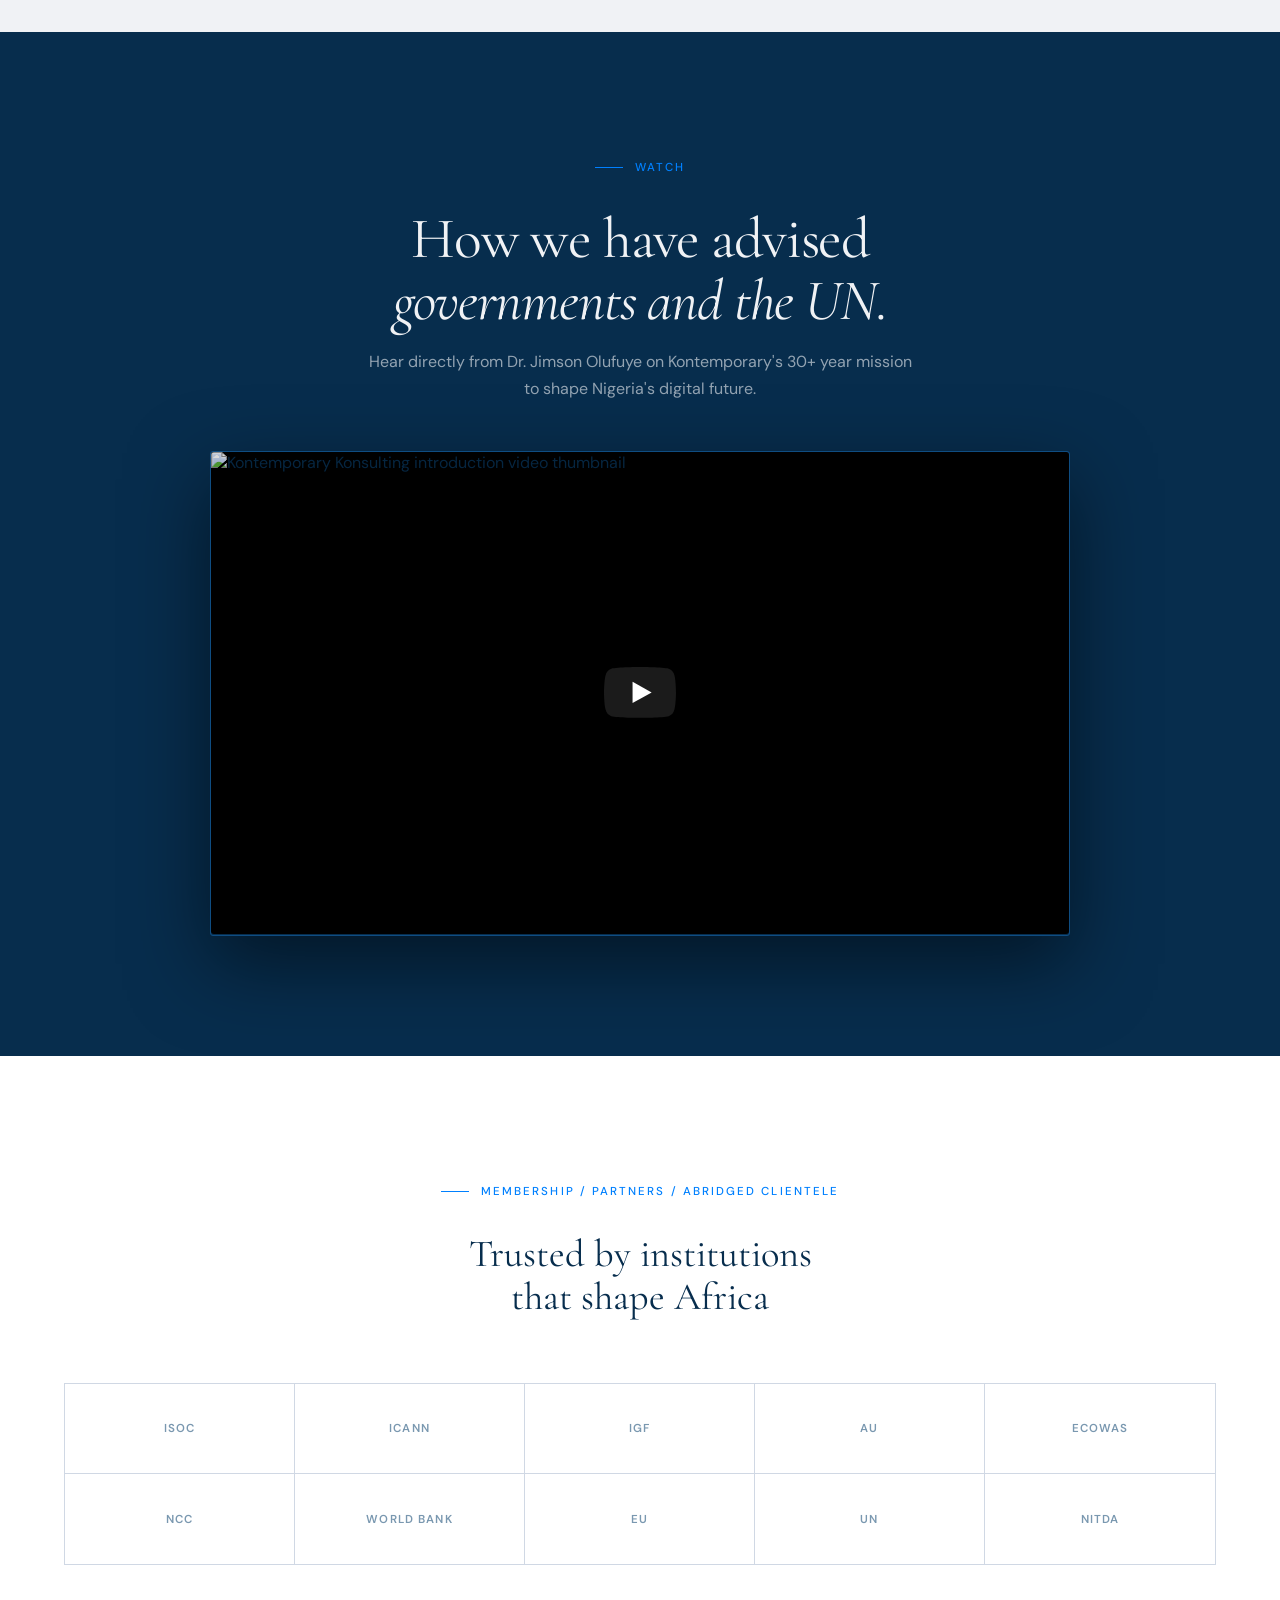
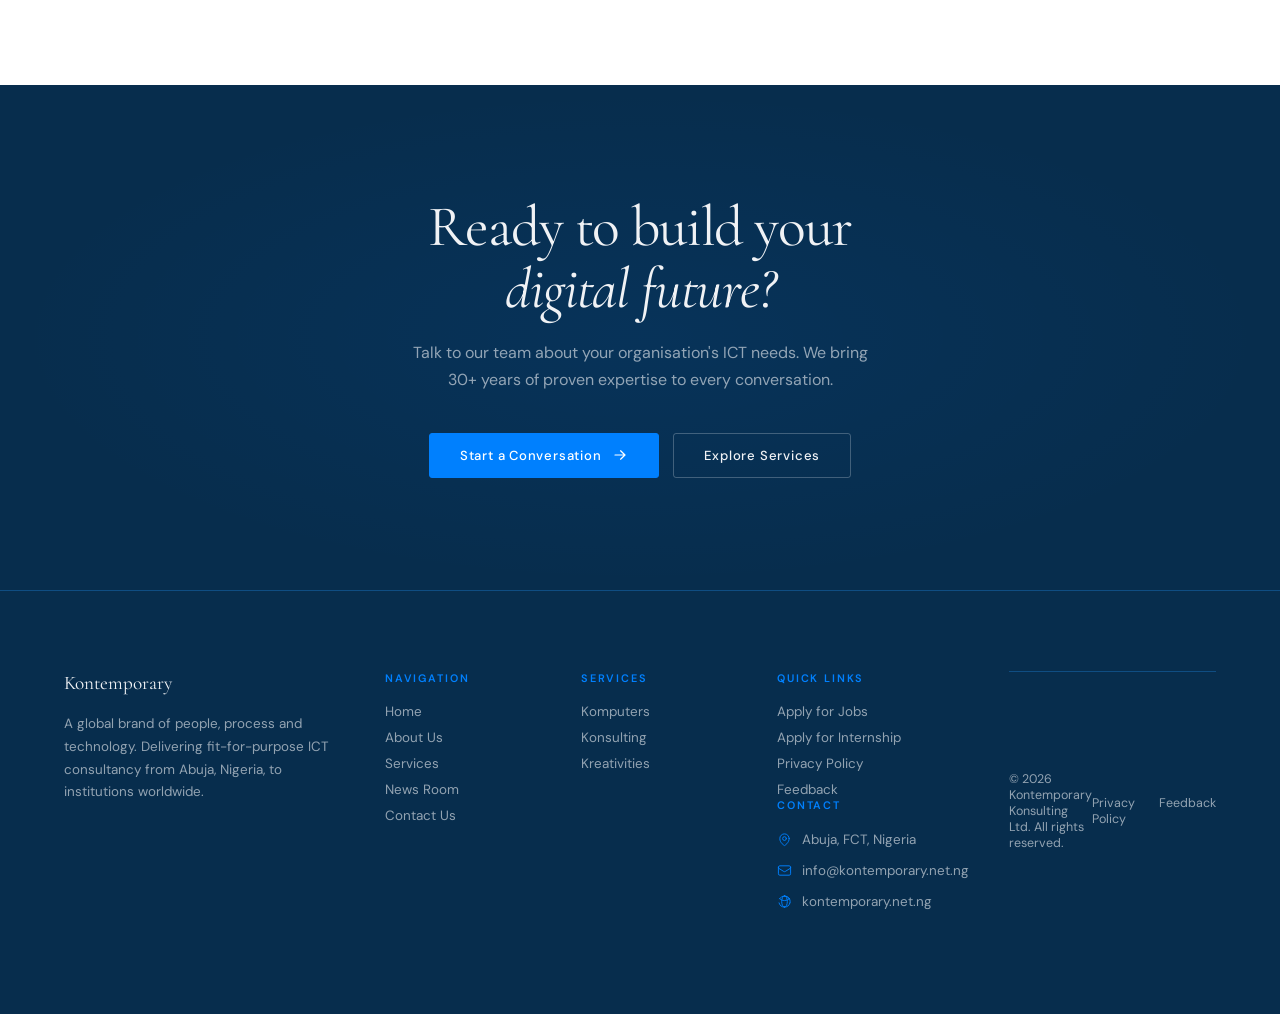
==== commit bd6e80db: "feat(loader): premium custom K loader across all 5 pages Replaces the basic SVG draw loader with a f" ====
--- a/index.html
+++ b/index.html
@@ -55,13 +55,34 @@
   <a class="skip-nav" href="#main-content">Skip to main content</a>
 
   <!-- ══ PRELOADER ══════════════════════════════════════════ -->
-  <div id="preloader">
-    <svg class="loader-k" viewBox="0 0 52 68" fill="none" xmlns="http://www.w3.org/2000/svg">
-      <path class="k-line k-line-1" d="M12 6 L12 62"/>
-      <path class="k-line k-line-2" d="M12 34 L46 6"/>
-      <path class="k-line k-line-3" d="M12 34 L46 62"/>
-    </svg>
-    <span class="loader-tag">Kontemporary Konsulting</span>
+  <div id="preloader" role="status" aria-label="Loading Kontemporary Konsulting">
+
+    <span class="pl-corner pl-corner--tl" aria-hidden="true"></span>
+    <span class="pl-corner pl-corner--tr" aria-hidden="true"></span>
+    <span class="pl-corner pl-corner--bl" aria-hidden="true"></span>
+    <span class="pl-corner pl-corner--br" aria-hidden="true"></span>
+
+    <div class="pl-k-wrap" aria-hidden="true">
+      <div class="pl-ring"></div>
+      <div class="pl-ring pl-ring--outer"></div>
+      <svg class="loader-k" viewBox="0 0 52 68" fill="none" xmlns="http://www.w3.org/2000/svg">
+        <path class="k-line k-line-1" d="M12 6 L12 62"/>
+        <path class="k-line k-line-2" d="M12 34 L46 6"/>
+        <path class="k-line k-line-3" d="M12 34 L46 62"/>
+      </svg>
+      <div class="pl-glow-burst" aria-hidden="true"></div>
+    </div>
+
+    <div class="pl-brand" aria-hidden="true">
+      <span class="pl-brand-a">KONTEMPORARY</span>
+      <span class="pl-brand-sep">&middot;</span>
+      <span class="pl-brand-b">KONSULTING</span>
+    </div>
+
+    <div class="pl-bar-track" aria-hidden="true">
+      <div class="pl-bar-fill"></div>
+    </div>
+
   </div>
 
   <!-- ══ NAVIGATION ═════════════════════════════════════════ -->
--- a/css/style.css
+++ b/css/style.css
@@ -199,6 +199,20 @@
 .btn-outline-light:hover { border-color: var(--gold); color: var(--gold); }
 
 /* ── 6. PRELOADER ──────────────────────────────────────── */
+/* ════════════════════════════════════════════════════════════
+   PREMIUM K LOADER
+   Sequence (ms):  0 → corners slide in
+                  100 → rings begin pulsing
+                  180 → vertical stroke draws   (420ms)
+                  500 → upper diagonal draws    (380ms)
+                  780 → lower diagonal draws    (380ms)
+                  620 → brand label fades up
+                 1050 → glow burst fires
+                 1200 → progress bar completes
+                 1400 → preloader fades out
+   ════════════════════════════════════════════════════════════ */
+
+/* ── Base ──────────────────────────────────────────────────── */
 #preloader {
   position: fixed;
   inset: 0;
@@ -208,27 +222,130 @@
   flex-direction: column;
   align-items: center;
   justify-content: center;
-  transition: opacity 0.65s var(--ease-out), visibility 0.65s;
-}
-#preloader.done { opacity: 0; visibility: hidden; pointer-events: none; }
-
-/* Subtle dot-grid texture on preloader */
+  overflow: hidden;
+  transition: opacity 0.75s var(--ease-out), visibility 0.75s,
+              transform 0.75s var(--ease-out);
+}
+#preloader.done {
+  opacity: 0;
+  visibility: hidden;
+  pointer-events: none;
+  transform: scale(1.04);
+}
+
+/* Dot-grid background texture */
 #preloader::before {
   content: '';
   position: absolute;
   inset: 0;
-  background-image: radial-gradient(circle, rgba(255,255,255,0.04) 1px, transparent 1px);
+  background-image: radial-gradient(
+    circle, rgba(255,255,255,0.035) 1px, transparent 1px
+  );
   background-size: 38px 38px;
   pointer-events: none;
 }
 
+/* Radial vignette so corners fade to solid ink */
+#preloader::after {
+  content: '';
+  position: absolute;
+  inset: 0;
+  background: radial-gradient(
+    ellipse 70% 70% at 50% 50%,
+    transparent 30%,
+    rgba(7,45,77,0.55) 100%
+  );
+  pointer-events: none;
+}
+
+/* ── Corner brackets ───────────────────────────────────────── */
+.pl-corner {
+  position: absolute;
+  width: 32px;
+  height: 32px;
+  border-color: rgba(0,128,254,0.30);
+  border-style: solid;
+  opacity: 0;
+  animation: plCornerIn 0.35s cubic-bezier(0.0, 0.0, 0.2, 1) both;
+}
+.pl-corner--tl {
+  top: 28px; left: 28px;
+  border-width: 1px 0 0 1px;
+  animation-delay: 0.05s;
+}
+.pl-corner--tr {
+  top: 28px; right: 28px;
+  border-width: 1px 1px 0 0;
+  animation-delay: 0.10s;
+}
+.pl-corner--bl {
+  bottom: 28px; left: 28px;
+  border-width: 0 0 1px 1px;
+  animation-delay: 0.10s;
+}
+.pl-corner--br {
+  bottom: 28px; right: 28px;
+  border-width: 0 1px 1px 0;
+  animation-delay: 0.05s;
+}
+
+@keyframes plCornerIn {
+  from { opacity: 0; transform: scale(0.82); }
+  to   { opacity: 1; transform: scale(1); }
+}
+
+/* ── K wrap + rings ────────────────────────────────────────── */
+.pl-k-wrap {
+  position: relative;
+  width: 116px;
+  height: 116px;
+  display: flex;
+  align-items: center;
+  justify-content: center;
+  z-index: 1;
+}
+
+/* Inner ring */
+.pl-ring {
+  position: absolute;
+  width: 90px;
+  height: 90px;
+  border-radius: 50%;
+  border: 1px solid rgba(0,128,254,0.20);
+  animation: plRingBreath 2.8s cubic-bezier(0.4, 0, 0.6, 1) 0.1s infinite;
+}
+
+/* Outer ring (delayed phase) */
+.pl-ring--outer {
+  width: 112px;
+  height: 112px;
+  border-color: rgba(0,128,254,0.10);
+  animation: plRingBreath 2.8s cubic-bezier(0.4, 0, 0.6, 1) 0.6s infinite;
+}
+
+@keyframes plRingBreath {
+  0%, 100% { transform: scale(1);    opacity: 0.55; }
+  50%       { transform: scale(1.06); opacity: 1;    }
+}
+
+/* ── SVG K mark ────────────────────────────────────────────── */
 .loader-k {
-  width: 64px;
-  height: 82px;
+  width: 58px;
+  height: 76px;
   position: relative;
-  z-index: 1;
-  filter: drop-shadow(0 0 18px rgba(0,128,254,0.55));
-}
+  z-index: 2;
+  /* Glow builds as strokes complete — animated via step 4 */
+  filter: drop-shadow(0 0 12px rgba(0,128,254,0.45));
+  animation: plKGlowUp 0.45s cubic-bezier(0.0, 0.0, 0.2, 1) 1.05s both;
+}
+@keyframes plKGlowUp {
+  from { filter: drop-shadow(0 0 12px rgba(0,128,254,0.45)); }
+  50%  { filter: drop-shadow(0 0 36px rgba(0,128,254,1.0))
+                 drop-shadow(0 0 64px rgba(0,128,254,0.55)); }
+  to   { filter: drop-shadow(0 0 22px rgba(0,128,254,0.65)); }
+}
+
+/* ── Stroke draw animations ────────────────────────────────── */
 .k-line {
   fill: none;
   stroke: var(--gold);
@@ -236,32 +353,115 @@
   stroke-linecap: round;
   stroke-linejoin: round;
 }
+/* Vertical spine  (12,6)→(12,62): length ≈ 56 */
 .k-line-1 {
-  stroke-dasharray: 76;
-  stroke-dashoffset: 76;
-  animation: draw 0.45s var(--ease-out) 0.15s forwards;
-}
+  stroke-dasharray: 60;
+  stroke-dashoffset: 60;
+  animation: draw 0.42s cubic-bezier(0.0, 0.0, 0.2, 1) 0.18s forwards;
+}
+/* Upper arm  (12,34)→(46,6): length ≈ 44 */
 .k-line-2 {
-  stroke-dasharray: 62;
-  stroke-dashoffset: 62;
-  animation: draw 0.4s var(--ease-out) 0.48s forwards;
-}
+  stroke-dasharray: 48;
+  stroke-dashoffset: 48;
+  animation: draw 0.36s cubic-bezier(0.0, 0.0, 0.2, 1) 0.50s forwards;
+}
+/* Lower arm  (12,34)→(46,62): length ≈ 44 */
 .k-line-3 {
-  stroke-dasharray: 62;
-  stroke-dashoffset: 62;
-  animation: draw 0.4s var(--ease-out) 0.76s forwards;
-}
-.loader-tag {
-  margin-top: 28px;
-  font-size: 0.65rem;
-  letter-spacing: 0.26em;
-  text-transform: uppercase;
-  color: rgba(240,242,245,0.45);
+  stroke-dasharray: 48;
+  stroke-dashoffset: 48;
+  animation: draw 0.36s cubic-bezier(0.0, 0.0, 0.2, 1) 0.78s forwards;
+}
+
+/* ── Glow burst (fires once K is fully drawn) ──────────────── */
+.pl-glow-burst {
+  position: absolute;
+  inset: 0;
+  border-radius: 50%;
+  background: radial-gradient(circle,
+    rgba(0,128,254,0.28) 0%,
+    rgba(0,128,254,0.10) 40%,
+    transparent 70%
+  );
   opacity: 0;
+  transform: scale(0.5);
+  animation: plGlowBurst 0.7s cubic-bezier(0.0, 0.0, 0.2, 1) 1.05s both;
+  pointer-events: none;
+}
+@keyframes plGlowBurst {
+  0%   { opacity: 0;   transform: scale(0.5); }
+  35%  { opacity: 1;   transform: scale(1.2); }
+  100% { opacity: 0;   transform: scale(1.9); }
+}
+
+/* ── Brand label ───────────────────────────────────────────── */
+.pl-brand {
+  display: flex;
+  align-items: center;
+  gap: 9px;
+  margin-top: 24px;
   position: relative;
   z-index: 1;
-  animation: fadeUp 0.4s var(--ease-out) 0.55s forwards;
-}
+}
+.pl-brand-a,
+.pl-brand-b {
+  font-family: var(--font-body);
+  font-size: 0.58rem;
+  font-weight: 500;
+  letter-spacing: 0.28em;
+  text-transform: uppercase;
+  opacity: 0;
+  transform: translateY(5px);
+}
+.pl-brand-a {
+  color: rgba(240,242,245,0.85);
+  animation: fadeUp 0.4s cubic-bezier(0.0, 0.0, 0.2, 1) 0.62s both;
+}
+.pl-brand-sep {
+  color: var(--gold);
+  font-size: 0.75rem;
+  opacity: 0;
+  animation: plFadeIn 0.3s ease 0.78s both;
+}
+.pl-brand-b {
+  color: rgba(240,242,245,0.40);
+  animation: fadeUp 0.4s cubic-bezier(0.0, 0.0, 0.2, 1) 0.72s both;
+}
+
+@keyframes plFadeIn {
+  from { opacity: 0; }
+  to   { opacity: 1; }
+}
+
+/* ── Progress bar ──────────────────────────────────────────── */
+.pl-bar-track {
+  position: absolute;
+  bottom: 0;
+  left: 0;
+  right: 0;
+  height: 2px;
+  background: rgba(0,128,254,0.08);
+  overflow: hidden;
+  z-index: 2;
+}
+.pl-bar-fill {
+  height: 100%;
+  width: 0%;
+  background: linear-gradient(
+    90deg,
+    rgba(0,128,254,0.5) 0%,
+    var(--gold)         60%,
+    rgba(255,255,255,0.6) 100%
+  );
+  box-shadow: 0 0 10px rgba(0,128,254,0.6);
+  animation: plProgress 1.18s cubic-bezier(0.4, 0, 0.15, 1) 0.08s both;
+}
+@keyframes plProgress {
+  from { width: 0%; }
+  to   { width: 100%; }
+}
+
+/* Legacy class kept for any stray references */
+.loader-tag { display: none; }
 
 /* ── 7. NAVIGATION ─────────────────────────────────────── */
 #nav {
@@ -1237,7 +1437,6 @@
 /* ── 24. KEYFRAMES ──────────────────────────────────────── */
 @keyframes draw { to { stroke-dashoffset: 0; } }
 @keyframes fadeUp { to { opacity: 1; transform: translateY(0); } }
-.loader-tag { transform: translateY(6px); }
 
 @keyframes float {
   0%, 100% { transform: translateY(0) rotate(0deg); }
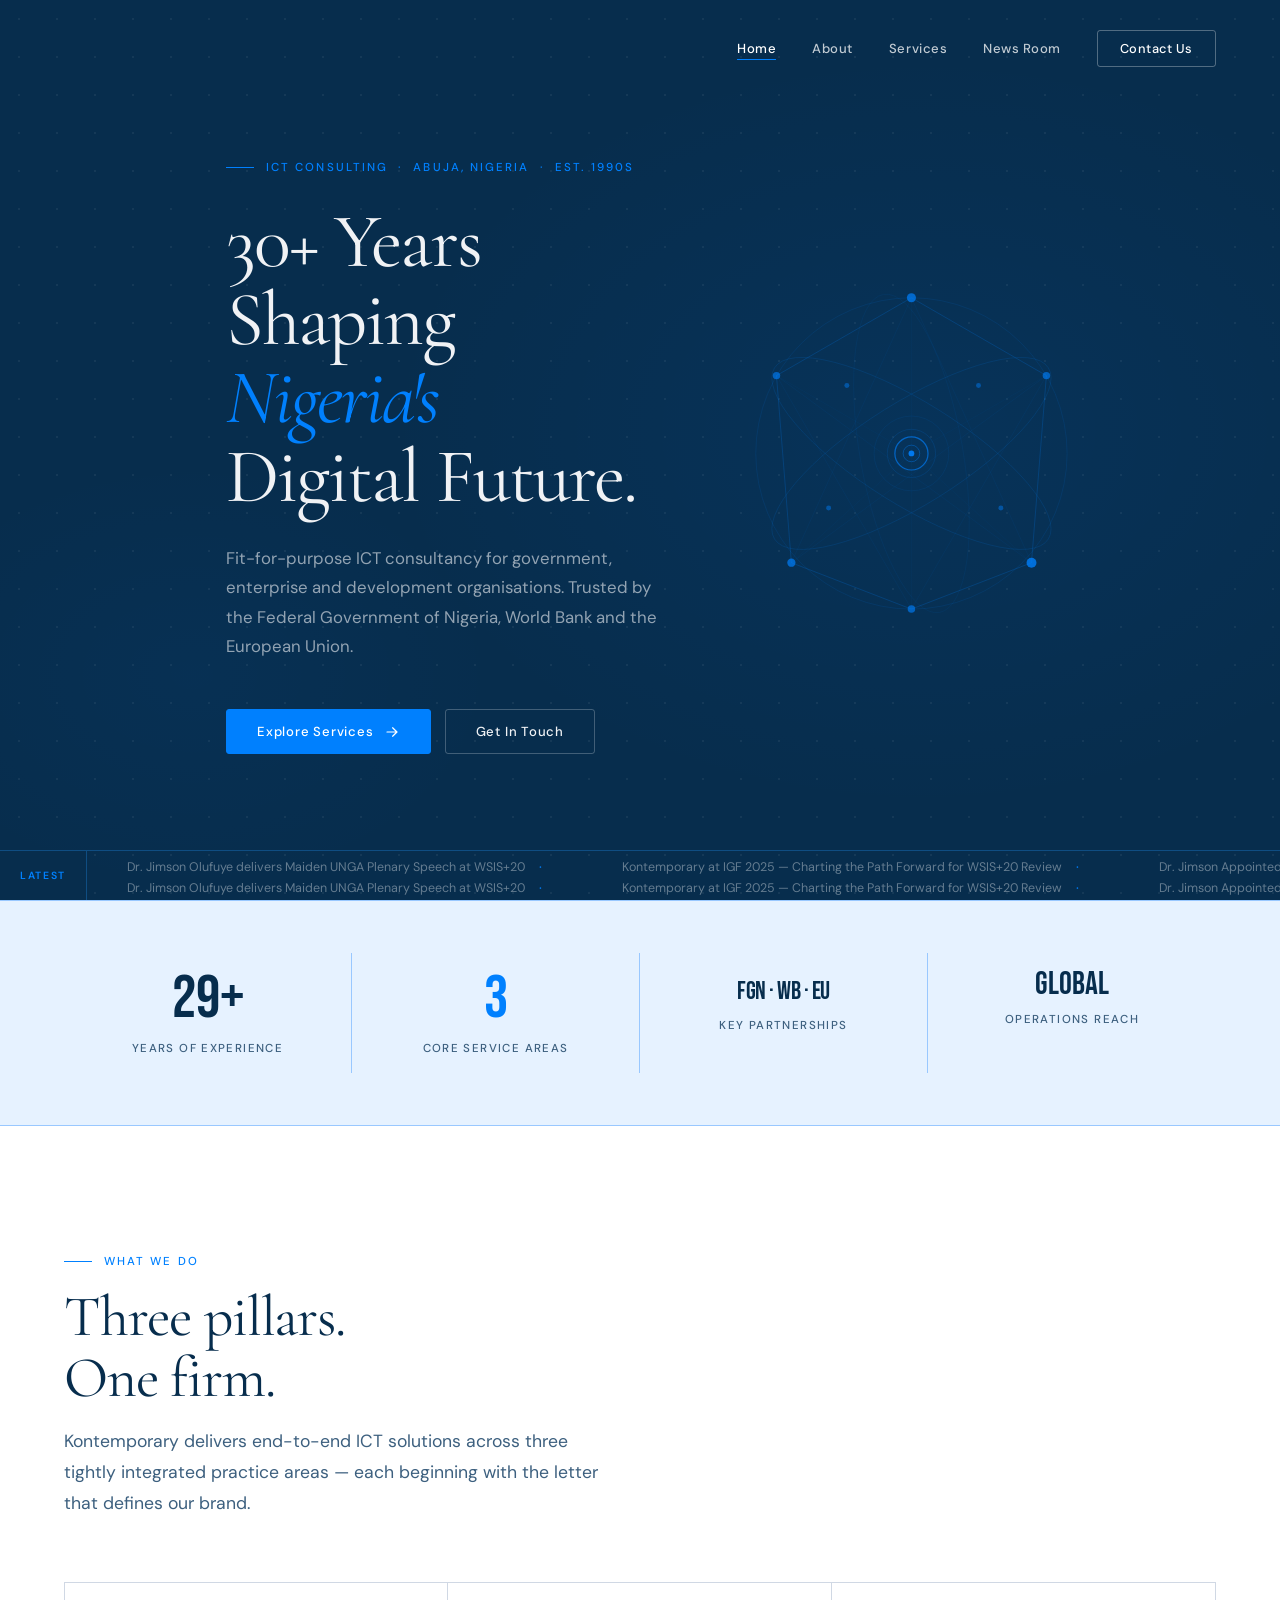
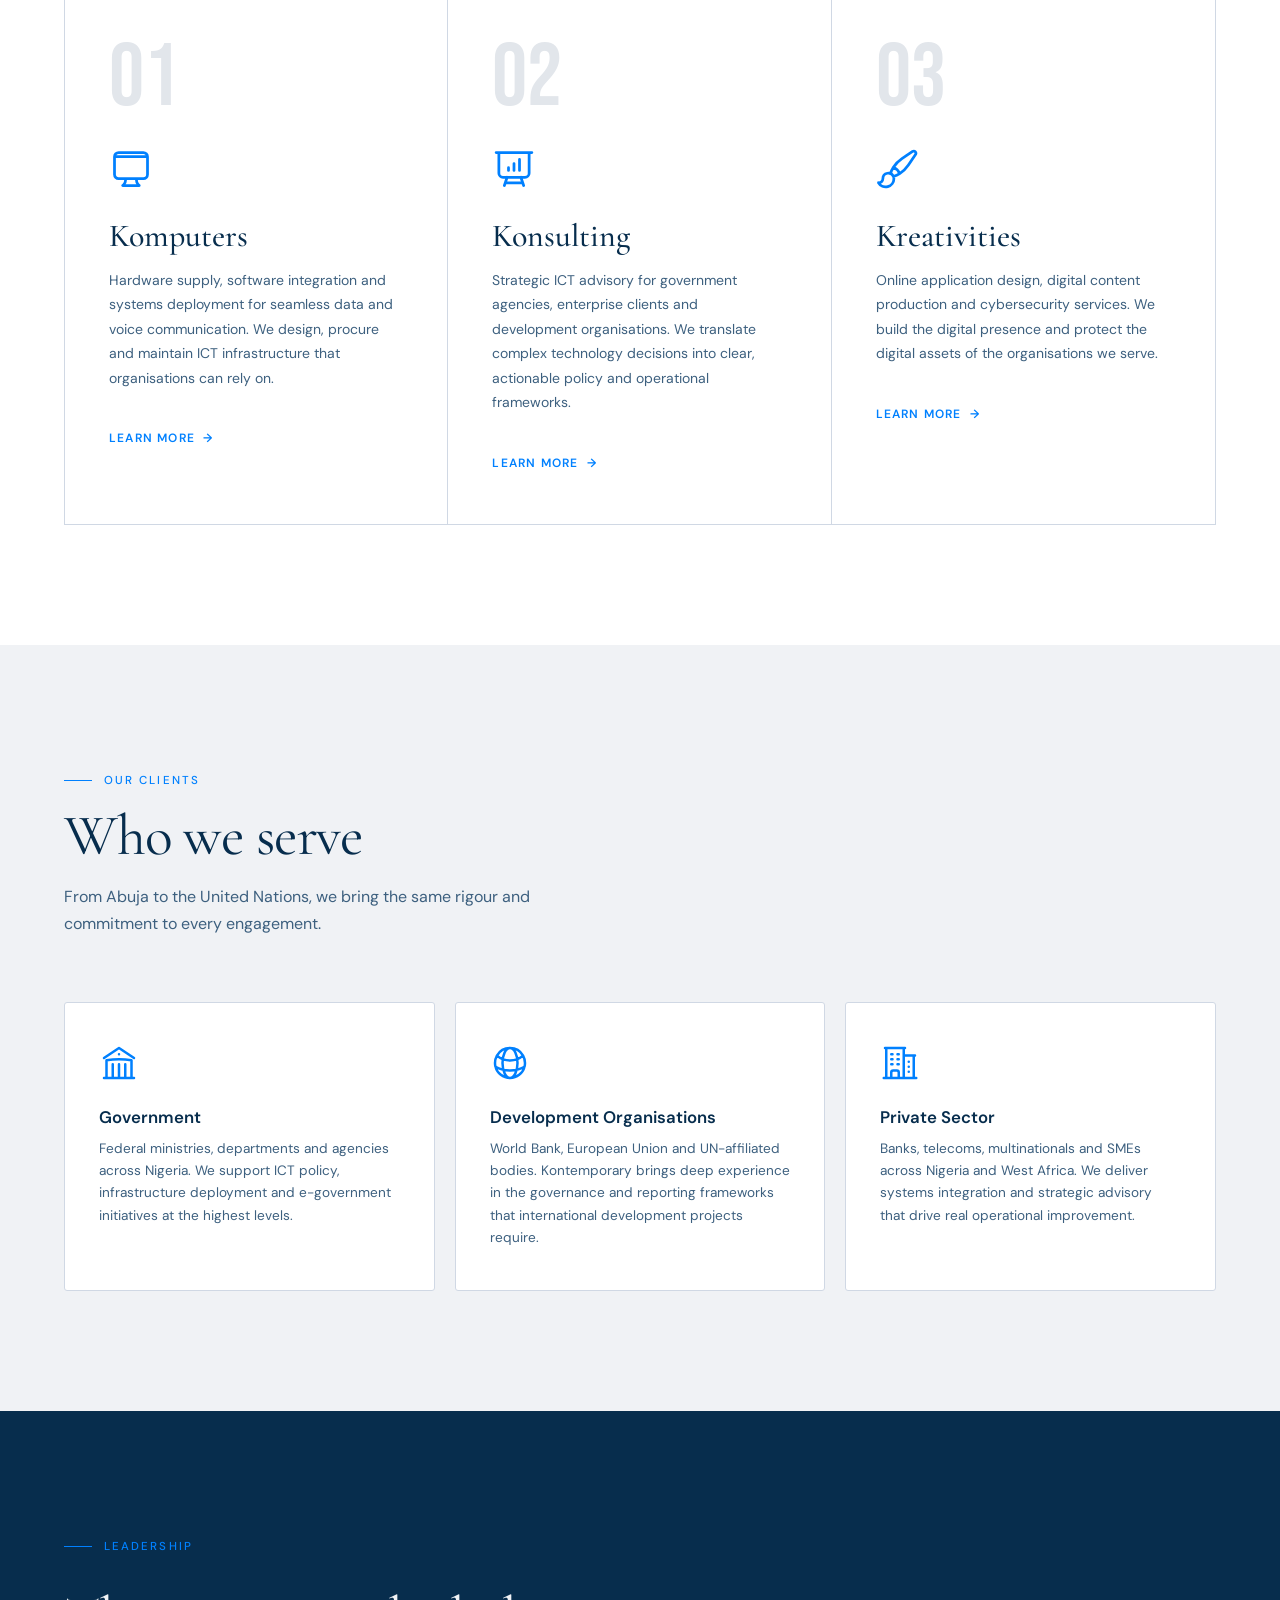
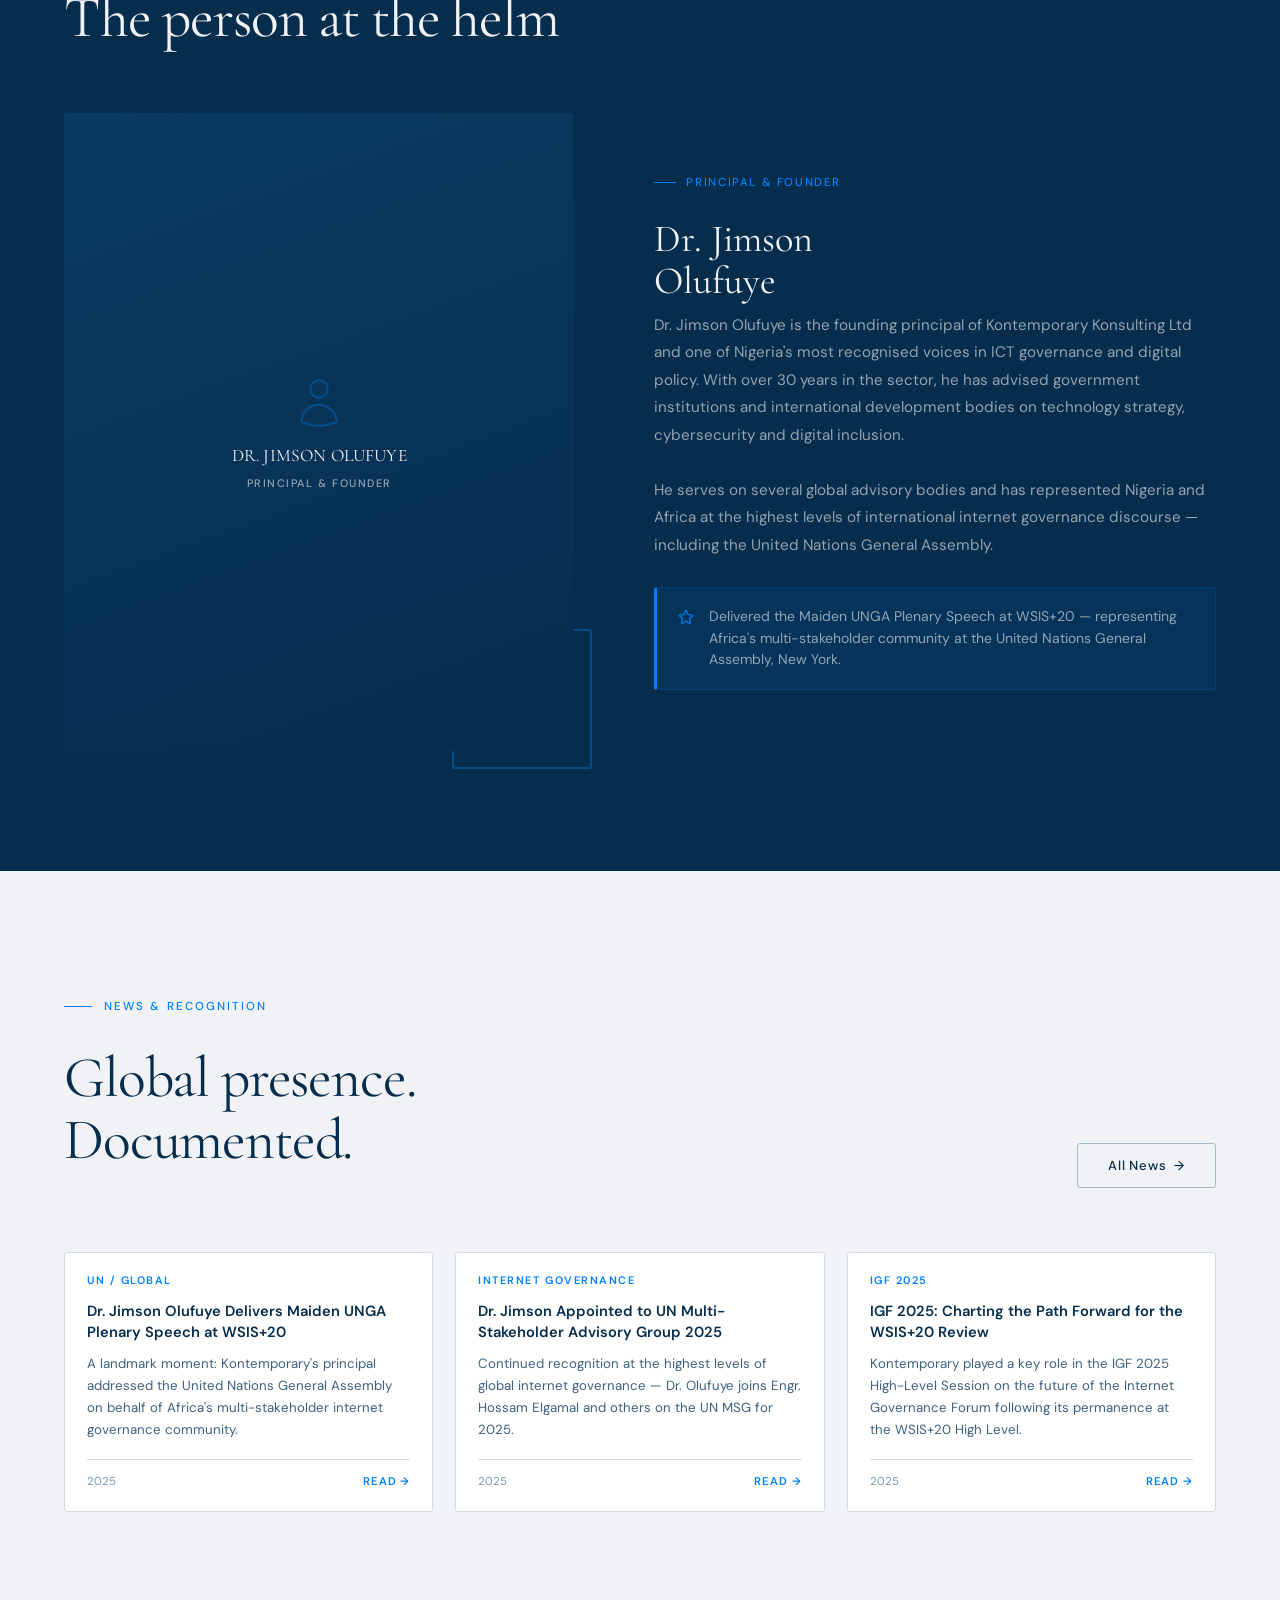
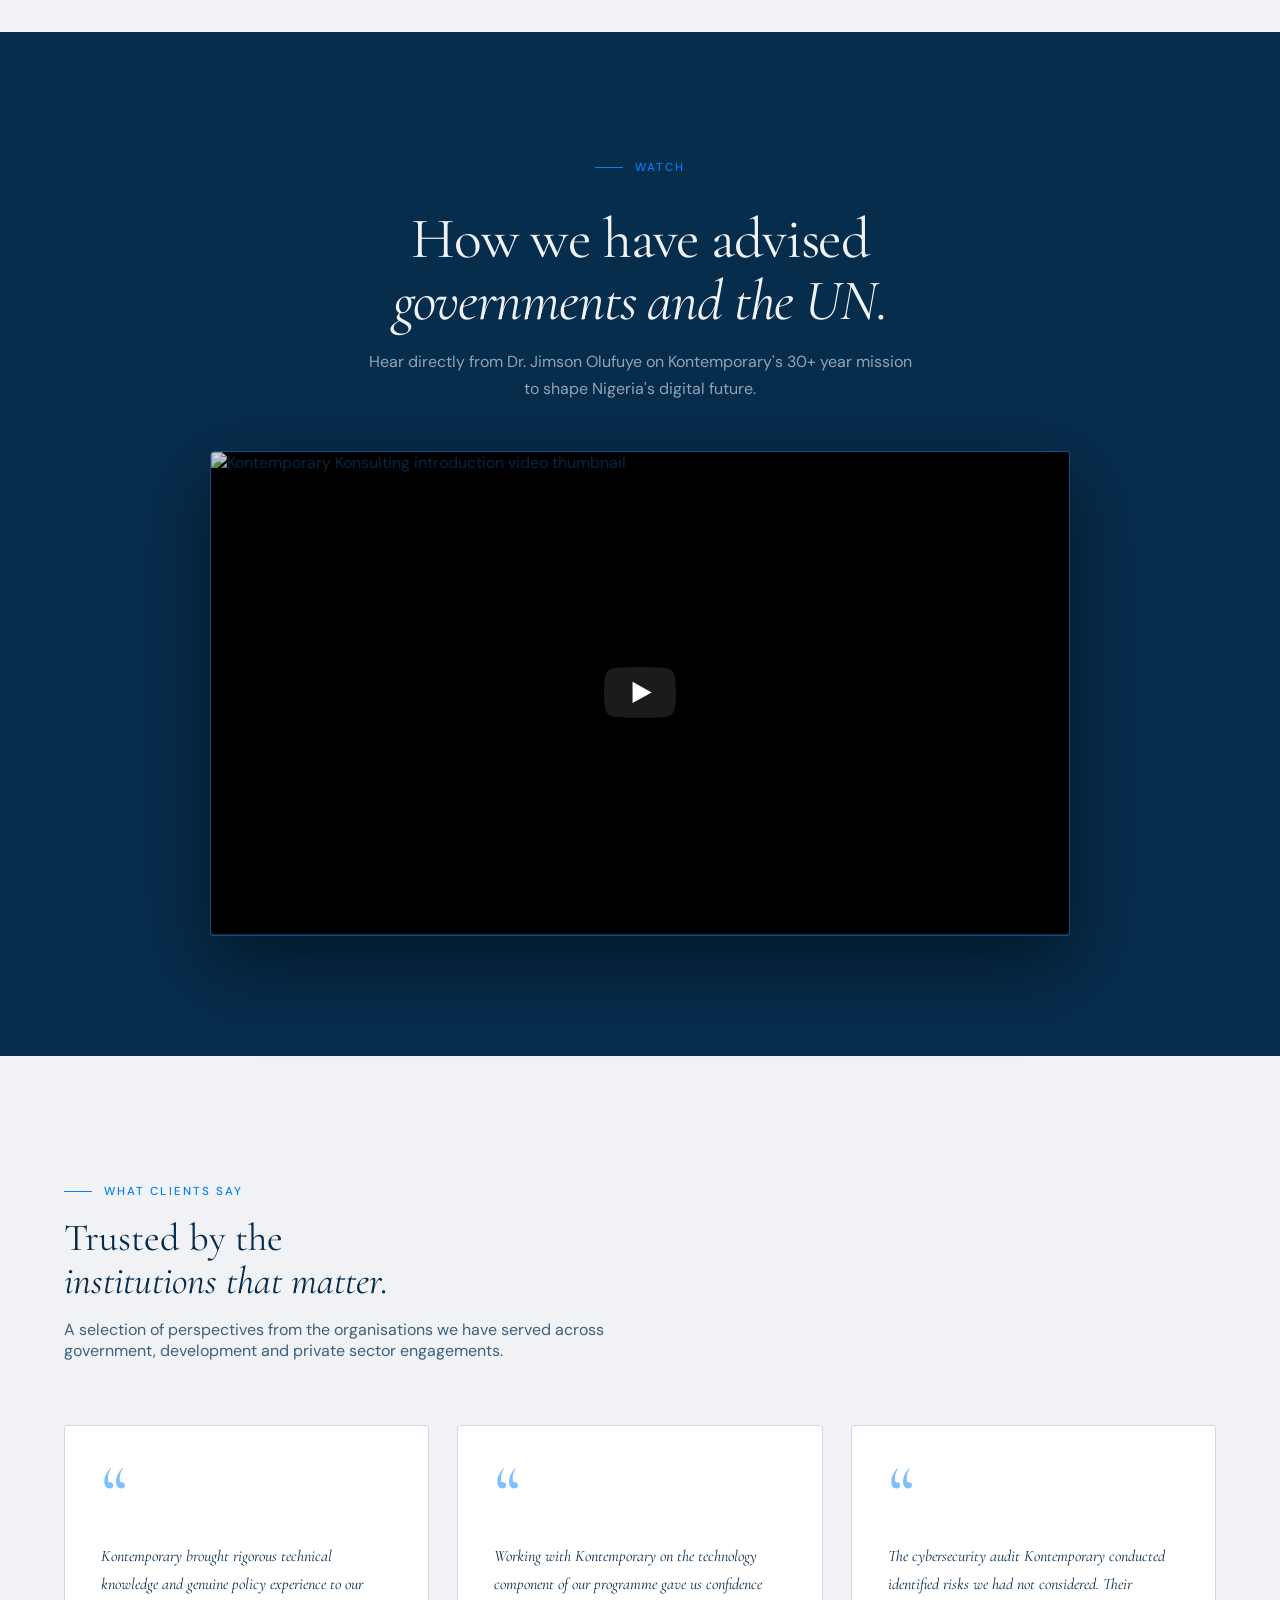
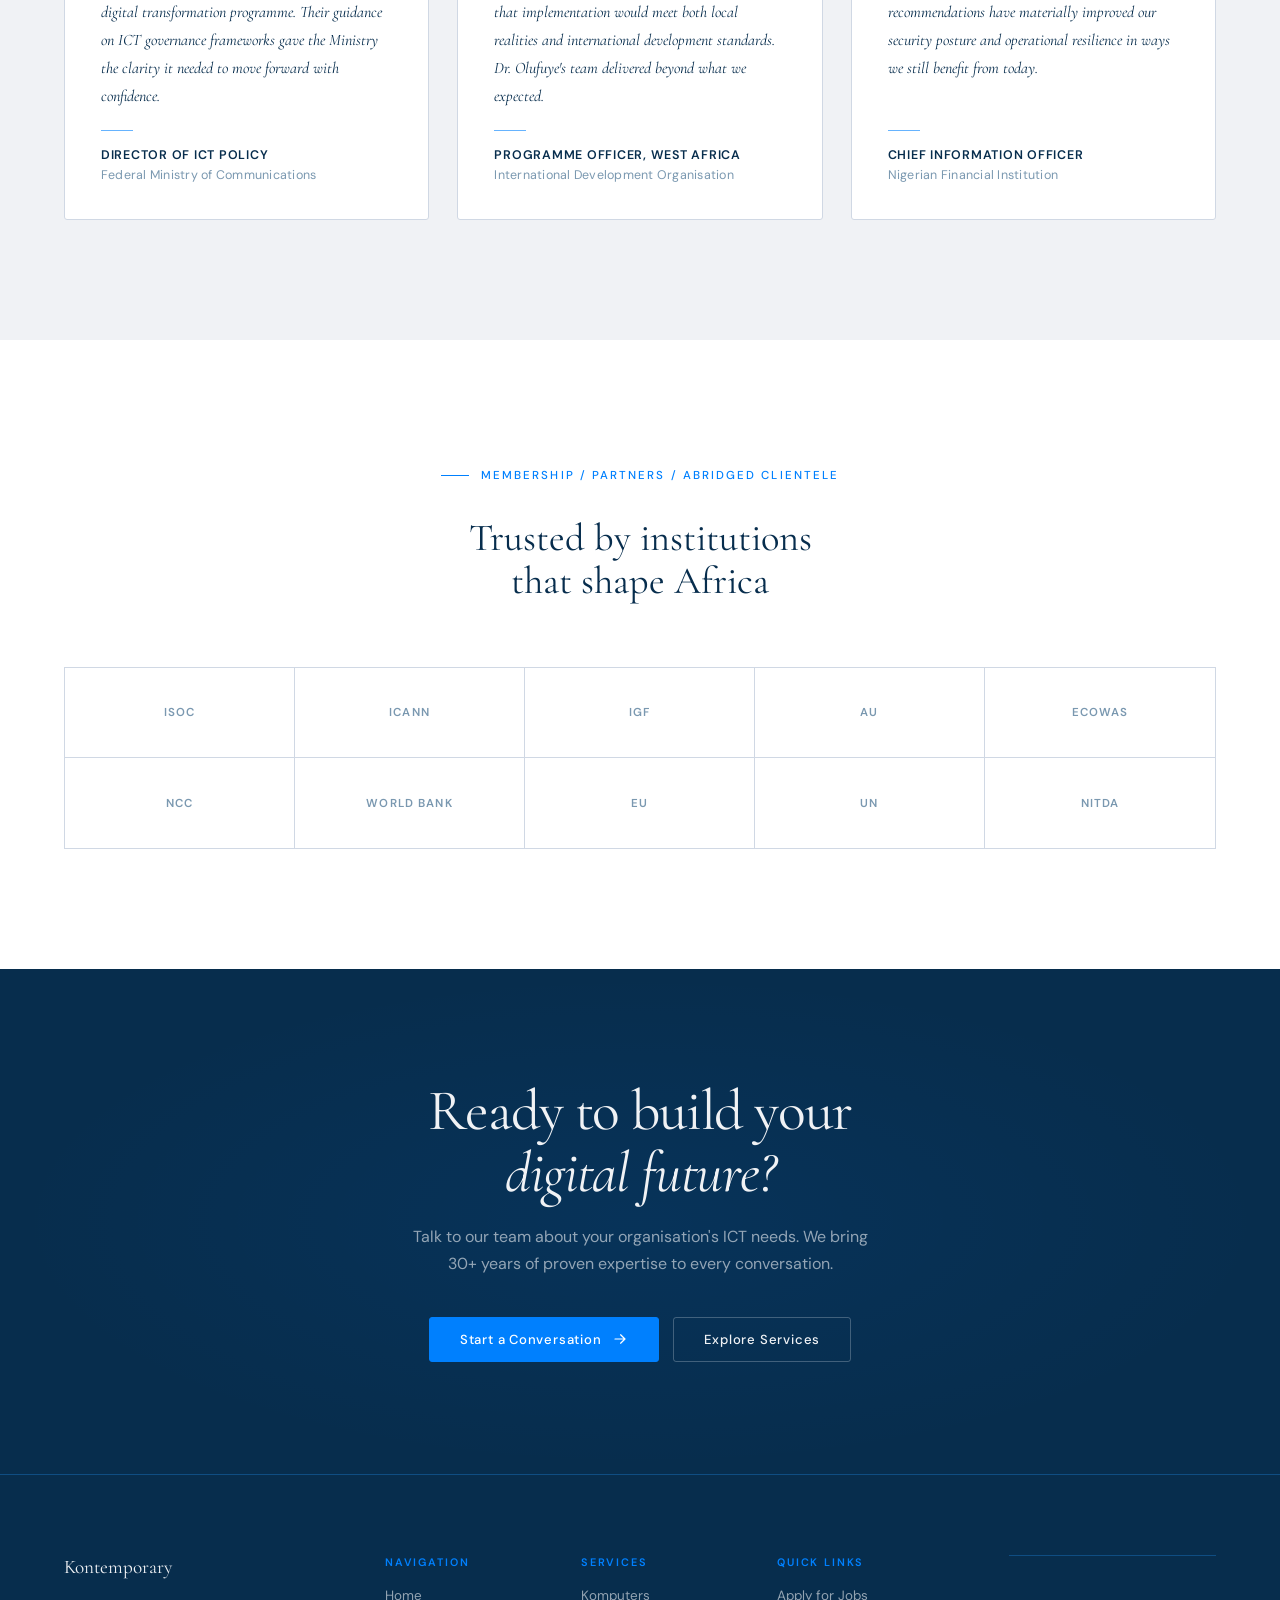
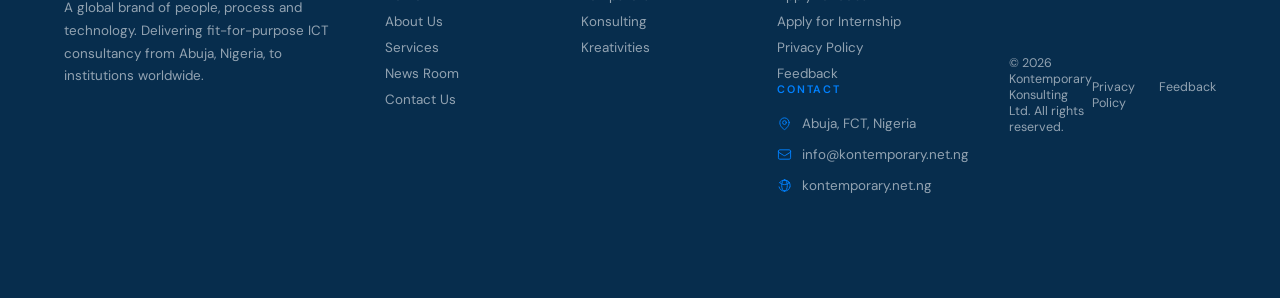
==== commit 88c987c1: "feat: testimonials, milestones timeline, Web3Forms, contact polish Homepage — Testimonials section (" ====
--- a/index.html
+++ b/index.html
@@ -428,6 +428,60 @@
     </div>
   </section>
 
+  <!-- ══ TESTIMONIALS ══════════════════════════════════════════ -->
+  <section class="section section--linen" aria-labelledby="testimonials-title">
+    <div class="wrap">
+
+      <div class="section-head reveal">
+        <span class="eyebrow">What Clients Say</span>
+        <h2 class="display-md" id="testimonials-title">
+          Trusted by the<br><em>institutions that matter.</em>
+        </h2>
+        <p>A selection of perspectives from the organisations we have served across government, development and private sector engagements.</p>
+      </div>
+
+      <div class="testimonials-grid">
+
+        <article class="testimonial-card reveal">
+          <span class="testimonial-mark" aria-hidden="true">&#8220;</span>
+          <blockquote class="testimonial-text">
+            Kontemporary brought rigorous technical knowledge and genuine policy experience to our digital transformation programme. Their guidance on ICT governance frameworks gave the Ministry the clarity it needed to move forward with confidence.
+          </blockquote>
+          <footer class="testimonial-source">
+            <div class="testimonial-rule" aria-hidden="true"></div>
+            <span class="testimonial-role">Director of ICT Policy</span>
+            <span class="testimonial-org">Federal Ministry of Communications</span>
+          </footer>
+        </article>
+
+        <article class="testimonial-card reveal reveal-d1">
+          <span class="testimonial-mark" aria-hidden="true">&#8220;</span>
+          <blockquote class="testimonial-text">
+            Working with Kontemporary on the technology component of our programme gave us confidence that implementation would meet both local realities and international development standards. Dr. Olufuye's team delivered beyond what we expected.
+          </blockquote>
+          <footer class="testimonial-source">
+            <div class="testimonial-rule" aria-hidden="true"></div>
+            <span class="testimonial-role">Programme Officer, West Africa</span>
+            <span class="testimonial-org">International Development Organisation</span>
+          </footer>
+        </article>
+
+        <article class="testimonial-card reveal reveal-d2">
+          <span class="testimonial-mark" aria-hidden="true">&#8220;</span>
+          <blockquote class="testimonial-text">
+            The cybersecurity audit Kontemporary conducted identified risks we had not considered. Their recommendations have materially improved our security posture and operational resilience in ways we still benefit from today.
+          </blockquote>
+          <footer class="testimonial-source">
+            <div class="testimonial-rule" aria-hidden="true"></div>
+            <span class="testimonial-role">Chief Information Officer</span>
+            <span class="testimonial-org">Nigerian Financial Institution</span>
+          </footer>
+        </article>
+
+      </div>
+    </div>
+  </section>
+
   <!-- ══ PARTNERS ════════════════════════════════════════════ -->
   <section class="section" aria-labelledby="partners-title">
     <div class="wrap">
--- a/css/style.css
+++ b/css/style.css
@@ -1863,3 +1863,250 @@
 .map-static-link:hover > div {
   background: var(--gold-light) !important;
 }
+
+/* ════════════════════════════════════════════════════════════
+   TESTIMONIALS SECTION
+   ════════════════════════════════════════════════════════════ */
+.testimonials-grid {
+  display: grid;
+  grid-template-columns: repeat(3, 1fr);
+  gap: 28px;
+  margin-top: 56px;
+}
+@media (max-width: 900px) {
+  .testimonials-grid { grid-template-columns: 1fr; gap: 20px; }
+}
+
+.testimonial-card {
+  background: var(--white);
+  border: 1px solid var(--border);
+  border-radius: var(--radius);
+  padding: 40px 36px 36px;
+  position: relative;
+  display: flex;
+  flex-direction: column;
+  gap: 20px;
+  transition: box-shadow 0.25s var(--ease), border-color 0.25s var(--ease),
+              transform 0.25s var(--ease);
+}
+.testimonial-card:hover {
+  box-shadow: 0 12px 40px rgba(7,45,77,0.10);
+  border-color: var(--border-mid);
+  transform: translateY(-3px);
+}
+
+/* Big opening quotation mark */
+.testimonial-mark {
+  font-family: var(--font-display);
+  font-size: 5rem;
+  line-height: 0.7;
+  color: var(--gold);
+  opacity: 0.5;
+  display: block;
+  user-select: none;
+  pointer-events: none;
+}
+
+.testimonial-text {
+  font-family: var(--font-display);
+  font-style: italic;
+  font-size: clamp(1rem, 1.15vw, 1.1rem);
+  line-height: 1.75;
+  color: var(--text-primary);
+  flex: 1;
+  margin: 0;
+  border: none;
+  padding: 0;
+}
+
+.testimonial-source {
+  display: flex;
+  flex-direction: column;
+  gap: 4px;
+}
+.testimonial-rule {
+  width: 32px;
+  height: 1px;
+  background: var(--gold);
+  margin-bottom: 12px;
+  opacity: 0.6;
+}
+.testimonial-role {
+  font-size: 0.78rem;
+  font-weight: 600;
+  letter-spacing: 0.06em;
+  color: var(--text-primary);
+  text-transform: uppercase;
+}
+.testimonial-org {
+  font-size: 0.78rem;
+  color: var(--text-muted);
+  letter-spacing: 0.02em;
+}
+
+
+/* ════════════════════════════════════════════════════════════
+   MILESTONES TIMELINE  (about page)
+   ════════════════════════════════════════════════════════════ */
+.milestones-track {
+  margin-top: 64px;
+  position: relative;
+  display: grid;
+  grid-template-columns: repeat(4, 1fr);
+  gap: 0;
+}
+
+/* Horizontal connector line behind nodes */
+.milestones-track::before {
+  content: '';
+  position: absolute;
+  top: calc(40px + 10px); /* aligns with node centre */
+  left: calc(12.5% + 10px);
+  right: calc(12.5% + 10px);
+  height: 1px;
+  background: linear-gradient(
+    90deg,
+    var(--border) 0%,
+    var(--gold) 50%,
+    var(--border) 100%
+  );
+  z-index: 0;
+}
+
+.milestone {
+  display: flex;
+  flex-direction: column;
+  align-items: center;
+  text-align: center;
+  padding: 0 16px;
+  position: relative;
+  z-index: 1;
+}
+
+.milestone-year {
+  font-family: var(--font-stat);
+  font-size: 0.68rem;
+  font-weight: 700;
+  letter-spacing: 0.18em;
+  text-transform: uppercase;
+  color: var(--gold);
+  margin-bottom: 14px;
+  height: 24px;
+  display: flex;
+  align-items: center;
+}
+
+.milestone-node-wrap {
+  position: relative;
+  display: flex;
+  flex-direction: column;
+  align-items: center;
+}
+
+.milestone-node {
+  width: 20px;
+  height: 20px;
+  border-radius: 50%;
+  border: 2px solid var(--gold);
+  background: var(--white);
+  position: relative;
+  z-index: 2;
+  transition: transform 0.3s var(--ease), box-shadow 0.3s var(--ease);
+}
+.milestone-node::after {
+  content: '';
+  position: absolute;
+  inset: 4px;
+  border-radius: 50%;
+  background: var(--border-mid);
+  transition: background 0.3s var(--ease);
+}
+.milestone-node--active,
+.milestone:hover .milestone-node {
+  transform: scale(1.25);
+  box-shadow: 0 0 0 5px rgba(0,128,254,0.15);
+}
+.milestone-node--active::after,
+.milestone:hover .milestone-node::after {
+  background: var(--gold);
+}
+
+.milestone-content {
+  margin-top: 24px;
+}
+.milestone-title {
+  font-family: var(--font-display);
+  font-size: clamp(1rem, 1.2vw, 1.15rem);
+  font-weight: 600;
+  color: var(--text-primary);
+  margin: 0 0 10px;
+  line-height: 1.35;
+}
+.milestone-desc {
+  font-size: 0.85rem;
+  line-height: 1.75;
+  color: var(--text-muted);
+  margin: 0;
+}
+
+/* Mobile: vertical stack */
+@media (max-width: 860px) {
+  .milestones-track {
+    grid-template-columns: 1fr;
+    gap: 0;
+  }
+  .milestones-track::before {
+    top: calc(24px + 10px);
+    left: 28px;
+    right: auto;
+    width: 1px;
+    height: calc(100% - 48px);
+    background: linear-gradient(180deg, var(--border) 0%, var(--gold) 50%, var(--border) 100%);
+  }
+  .milestone {
+    flex-direction: row;
+    text-align: left;
+    align-items: flex-start;
+    gap: 20px;
+    padding: 0 0 40px 0;
+  }
+  .milestone-year {
+    writing-mode: horizontal-tb;
+    min-width: 48px;
+    height: auto;
+    padding-top: 2px;
+  }
+  .milestone-node-wrap {
+    flex-direction: row;
+    padding-top: 2px;
+  }
+  .milestone-content {
+    margin-top: 0;
+    flex: 1;
+  }
+}
+
+
+/* ════════════════════════════════════════════════════════════
+   CONTACT PAGE — polish additions
+   ════════════════════════════════════════════════════════════ */
+
+/* Form status messages */
+.form-status-msg {
+  font-size: 0.85rem;
+  padding: 12px 16px;
+  border-radius: 6px;
+  line-height: 1.5;
+  display: none;
+}
+.form-status-msg:not(:empty) { display: block; }
+.form-status-msg.success {
+  background: #f0fdf4;
+  color: #166534;
+  border: 1px solid #bbf7d0;
+}
+.form-status-msg.error {
+  background: #fff1f2;
+  color: #9f1239;
+  border: 1px solid #fecdd3;
+}
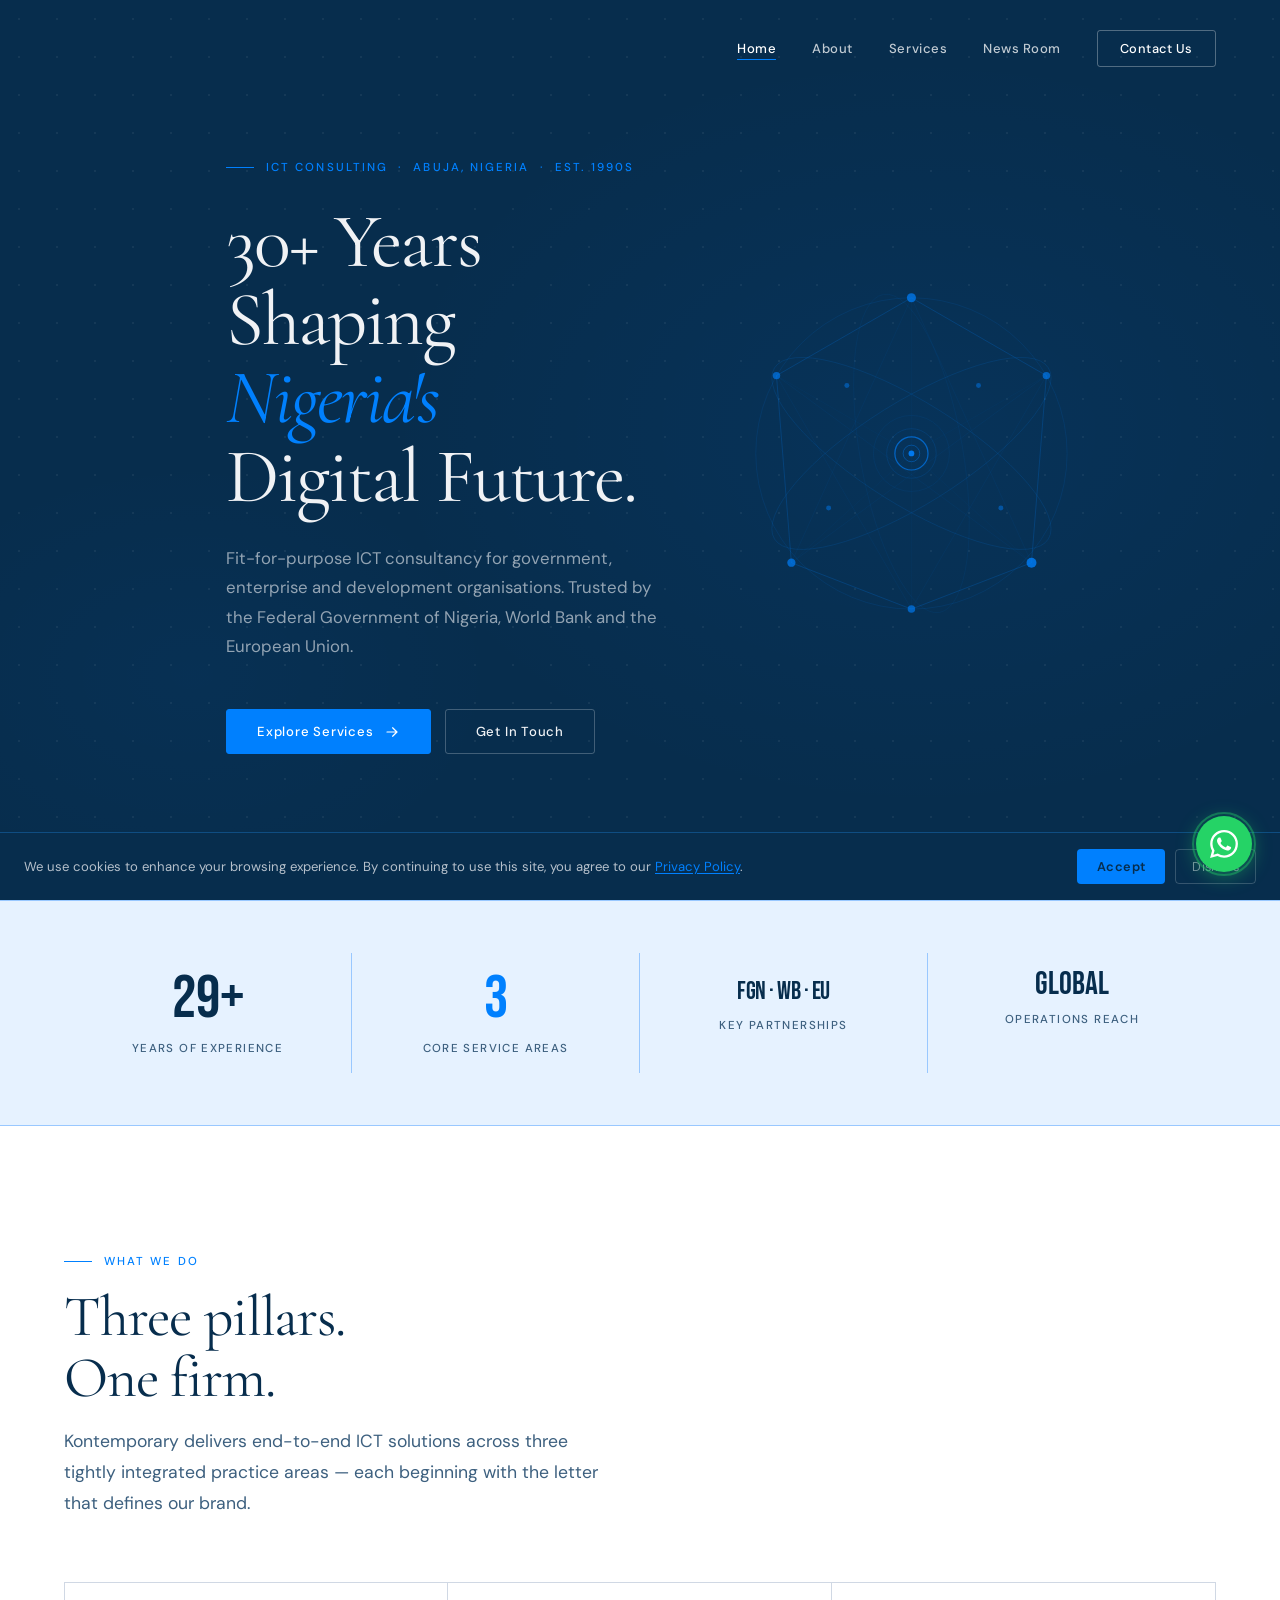
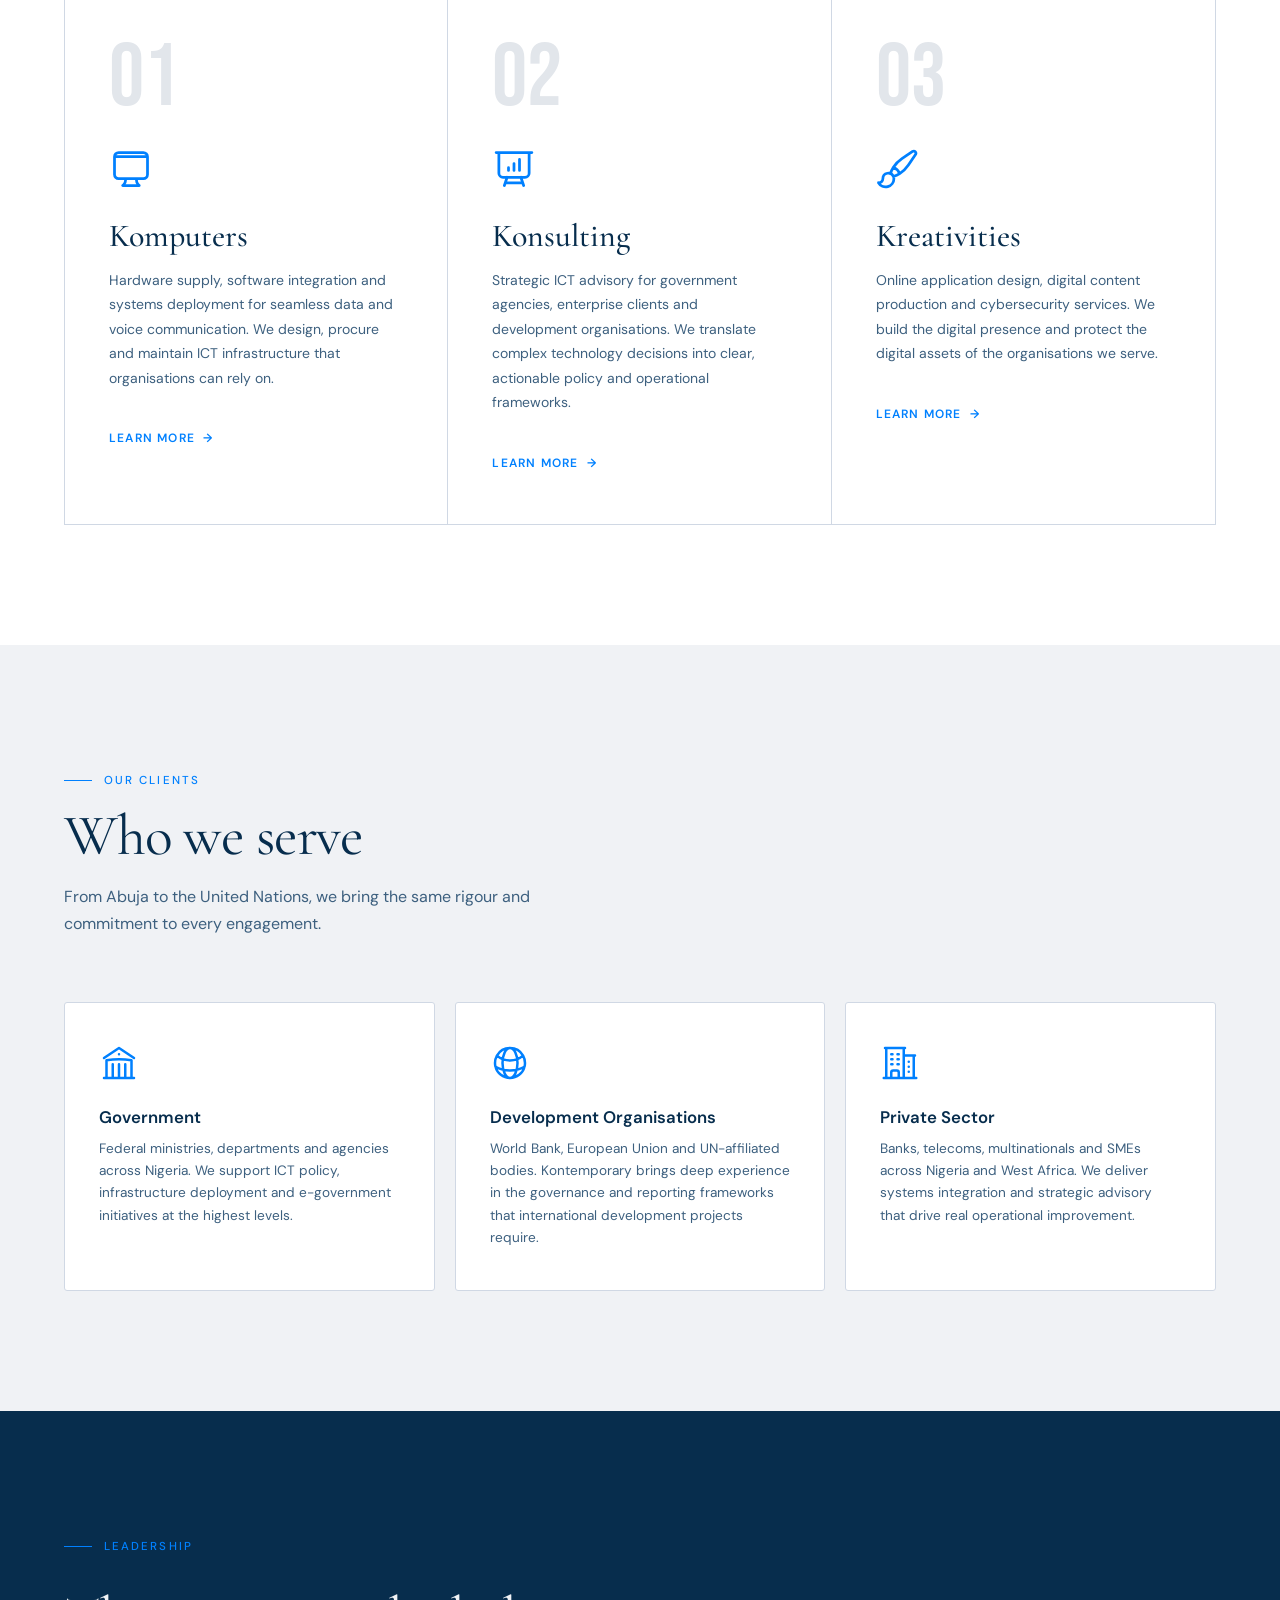
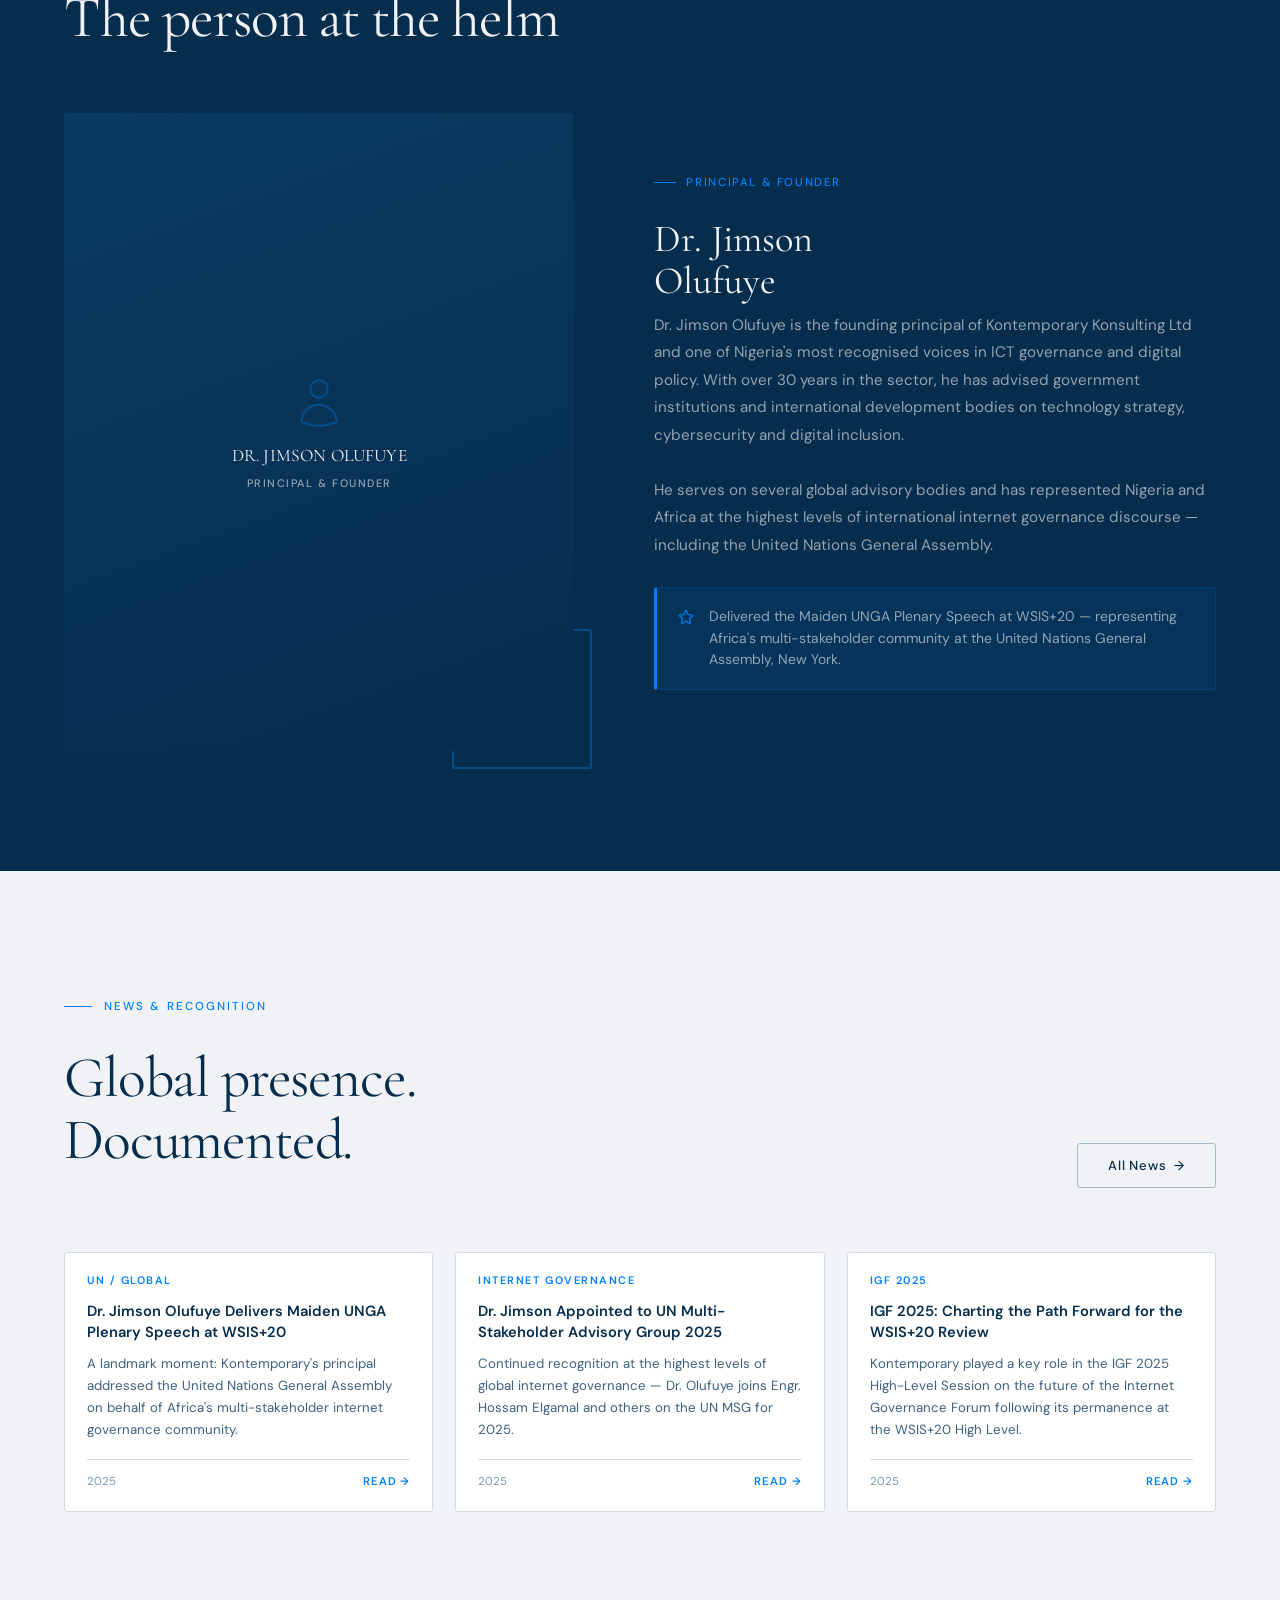
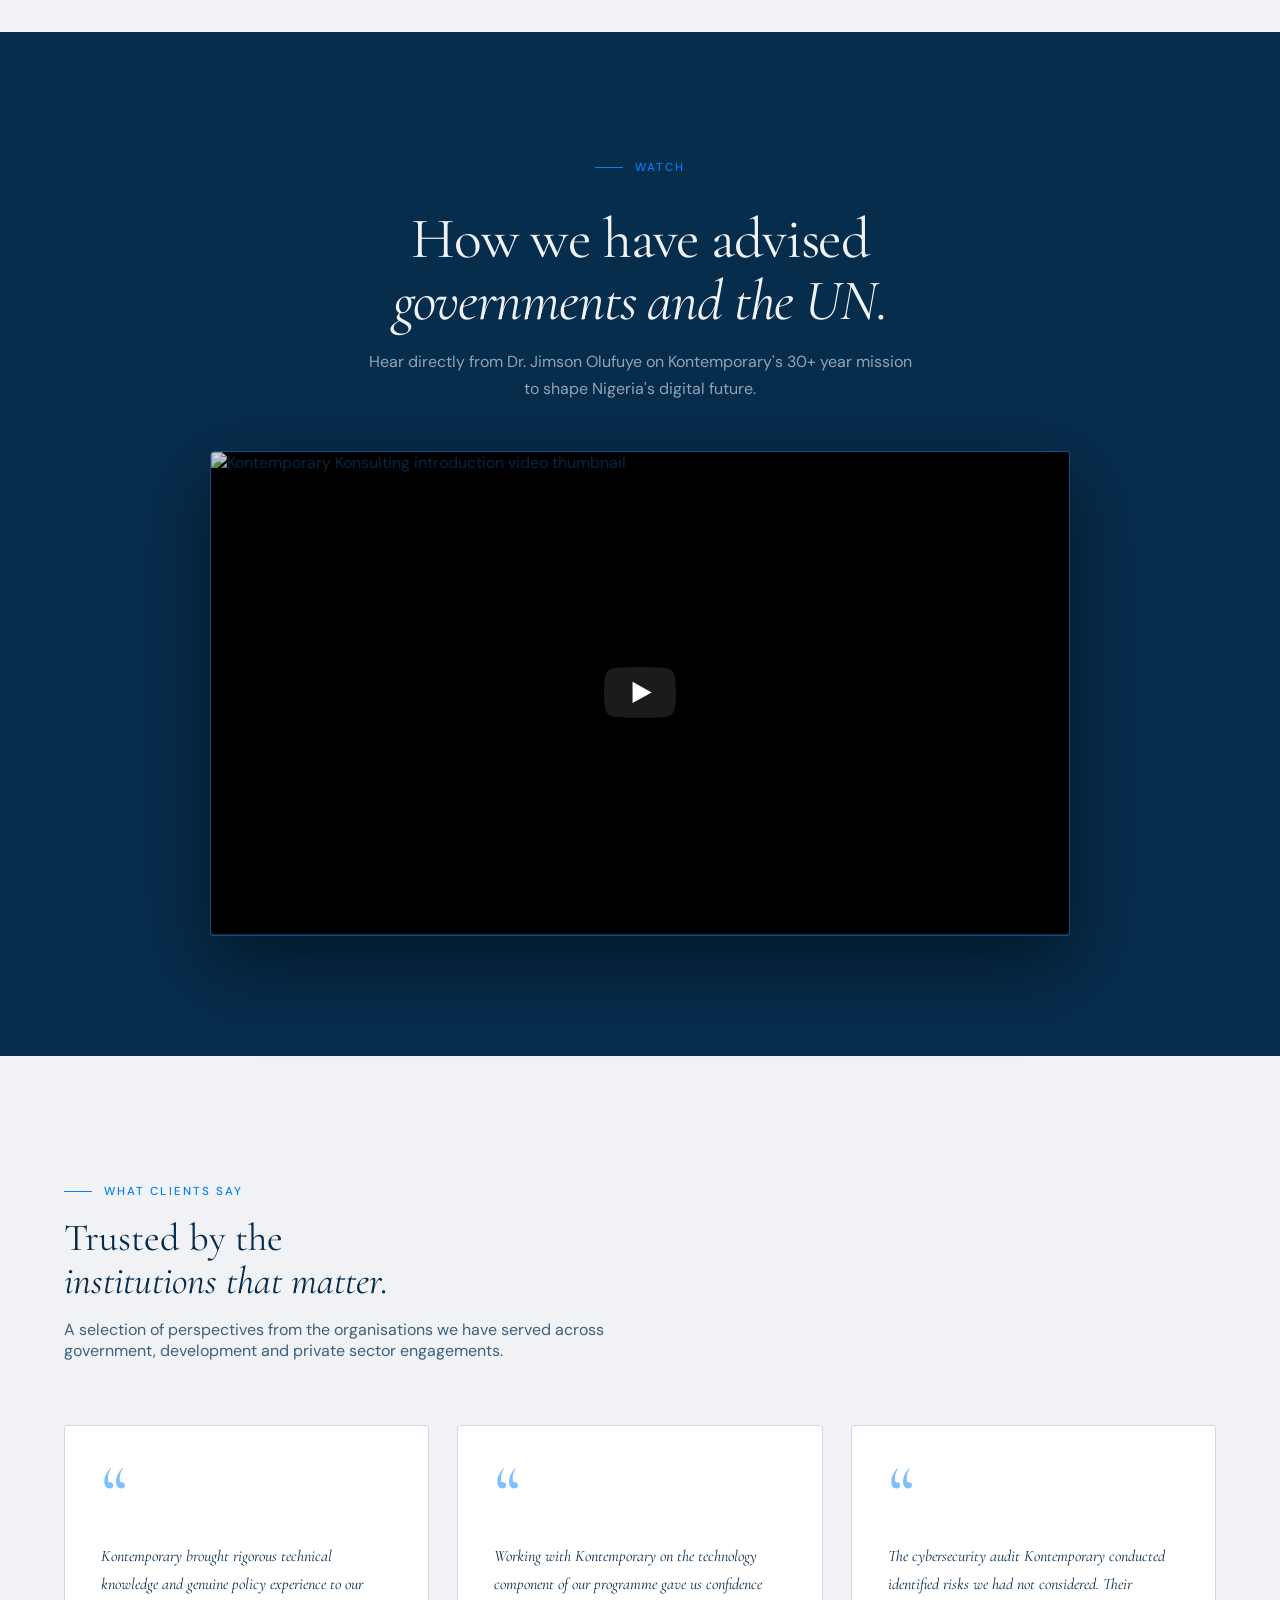
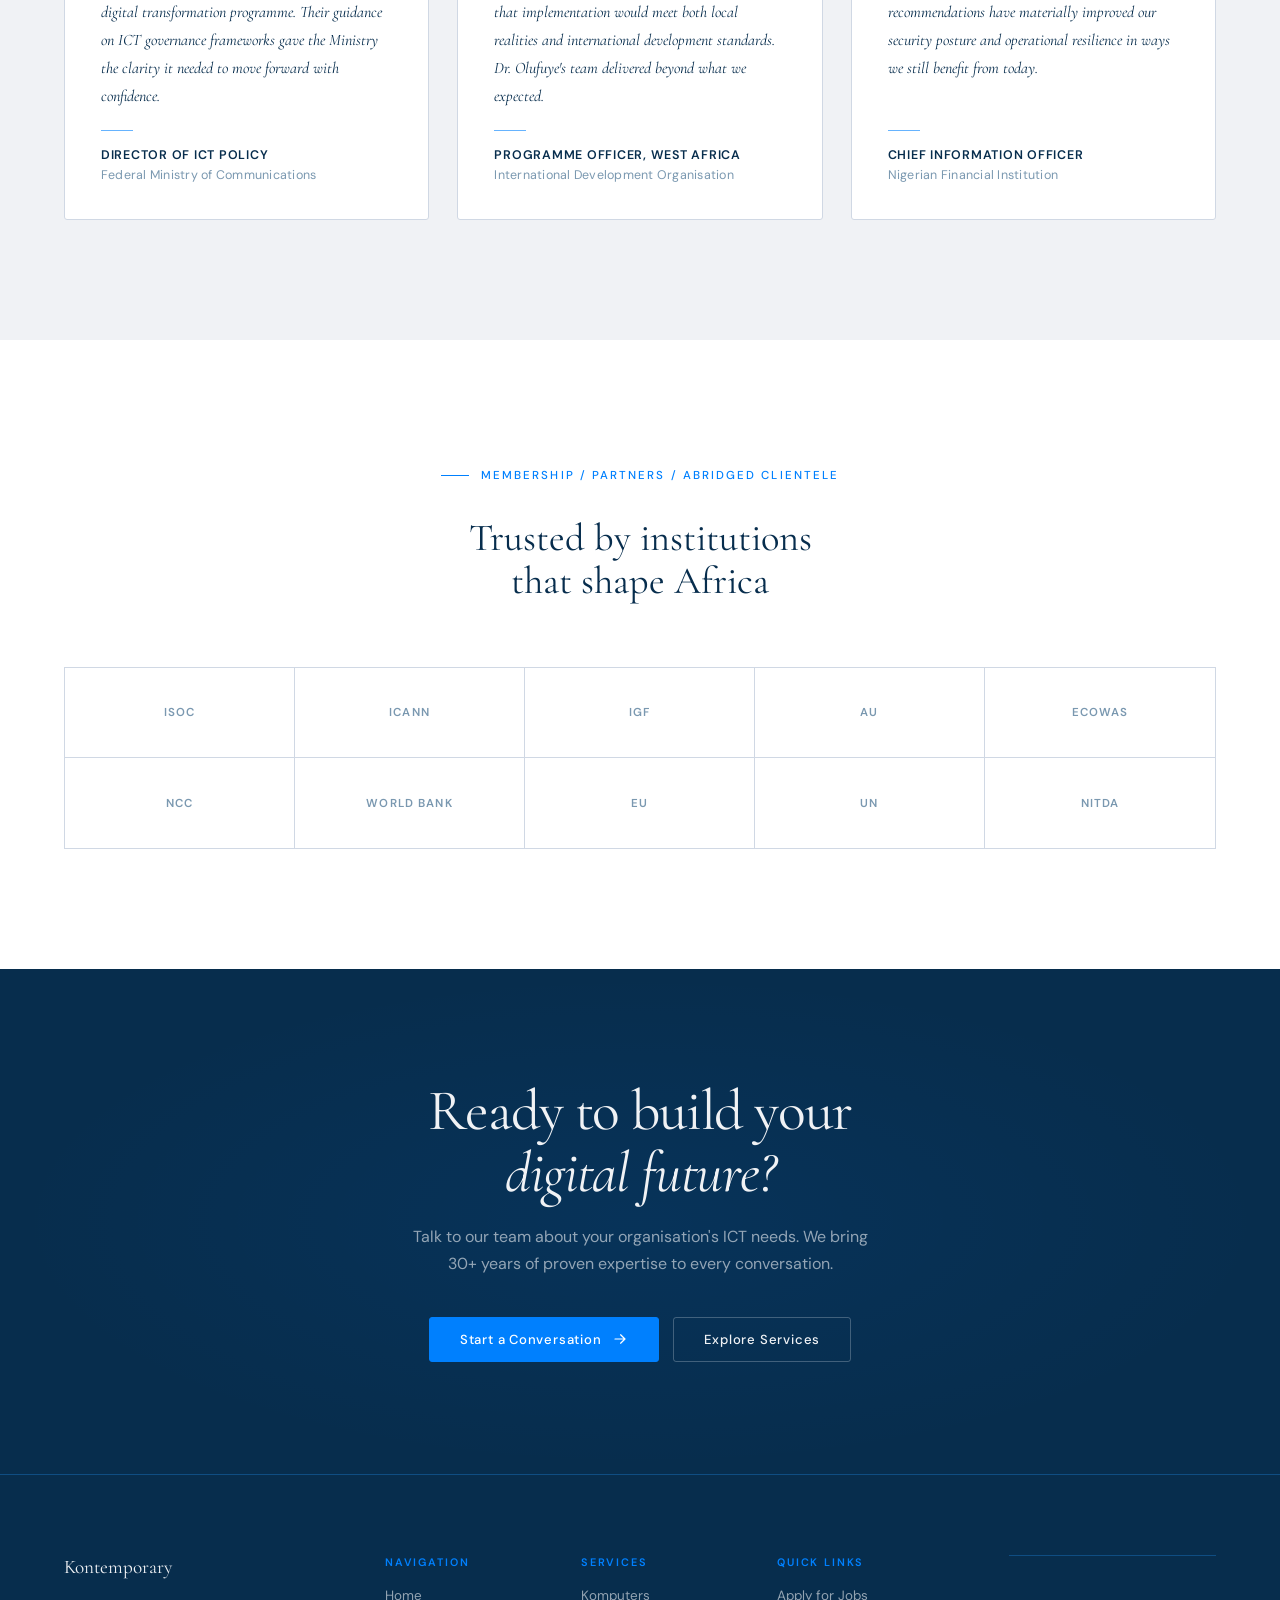
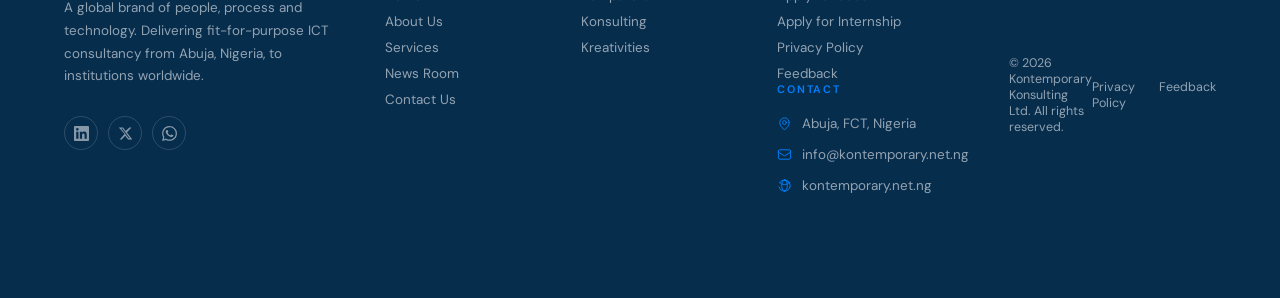
==== commit 352b5d96: "feat: 404 page, sitemap, WhatsApp float, cookie banner, social links, breadcrumbs New files: - 404.h" ====
--- a/index.html
+++ b/index.html
@@ -534,6 +534,17 @@
                onerror="this.style.display='none'; this.nextSibling.style.display='block'">
           <span style="display:none; font-family:'Cormorant Garamond',serif; font-size:1.2rem; color:var(--text-on-dark); display:block; margin-bottom:18px;">Kontemporary</span>
           <p class="footer-about">A global brand of people, process and technology. Delivering fit-for-purpose ICT consultancy from Abuja, Nigeria, to institutions worldwide.</p>
+          <div class="footer-social" aria-label="Social media links">
+            <a href="https://www.linkedin.com/company/kontemporary-konsulting-ltd" target="_blank" rel="noopener noreferrer" class="footer-social-link" aria-label="LinkedIn">
+              <svg viewBox="0 0 24 24" fill="currentColor" aria-hidden="true"><path d="M20.447 20.452h-3.554v-5.569c0-1.328-.027-3.037-1.852-3.037-1.853 0-2.136 1.445-2.136 2.939v5.667H9.351V9h3.414v1.561h.046c.477-.9 1.637-1.85 3.37-1.85 3.601 0 4.267 2.37 4.267 5.455v6.286zM5.337 7.433a2.062 2.062 0 01-2.063-2.065 2.064 2.064 0 112.063 2.065zm1.782 13.019H3.555V9h3.564v11.452zM22.225 0H1.771C.792 0 0 .774 0 1.729v20.542C0 23.227.792 24 1.771 24h20.451C23.2 24 24 23.227 24 22.271V1.729C24 .774 23.2 0 22.222 0h.003z"/></svg>
+            </a>
+            <a href="https://twitter.com/KontemporaryKL" target="_blank" rel="noopener noreferrer" class="footer-social-link" aria-label="Twitter / X">
+              <svg viewBox="0 0 24 24" fill="currentColor" aria-hidden="true"><path d="M18.244 2.25h3.308l-7.227 8.26 8.502 11.24H16.17l-4.714-6.231-5.401 6.231H2.744l7.73-8.835L1.254 2.25H8.08l4.253 5.622zm-1.161 17.52h1.833L7.084 4.126H5.117z"/></svg>
+            </a>
+            <a href="https://wa.me/2348033000000" target="_blank" rel="noopener noreferrer" class="footer-social-link" aria-label="WhatsApp">
+              <svg viewBox="0 0 24 24" fill="currentColor" aria-hidden="true"><path d="M17.472 14.382c-.297-.149-1.758-.867-2.03-.967-.273-.099-.471-.148-.67.15-.197.297-.767.966-.94 1.164-.173.199-.347.223-.644.075-.297-.15-1.255-.463-2.39-1.475-.883-.788-1.48-1.761-1.653-2.059-.173-.297-.018-.458.13-.606.134-.133.298-.347.446-.52.149-.174.198-.298.298-.497.099-.198.05-.371-.025-.52-.075-.149-.669-1.612-.916-2.207-.242-.579-.487-.5-.669-.51-.173-.008-.371-.01-.57-.01-.198 0-.52.074-.792.372-.272.297-1.04 1.016-1.04 2.479 0 1.462 1.065 2.875 1.213 3.074.149.198 2.096 3.2 5.077 4.487.709.306 1.262.489 1.694.625.712.227 1.36.195 1.871.118.571-.085 1.758-.719 2.006-1.413.248-.694.248-1.289.173-1.413-.074-.124-.272-.198-.57-.347m-5.421 7.403h-.004a9.87 9.87 0 01-5.031-1.378l-.361-.214-3.741.982.998-3.648-.235-.374a9.86 9.86 0 01-1.51-5.26c.001-5.45 4.436-9.884 9.888-9.884 2.64 0 5.122 1.03 6.988 2.898a9.825 9.825 0 012.893 6.994c-.003 5.45-4.437 9.884-9.885 9.884m8.413-18.297A11.815 11.815 0 0012.05 0C5.495 0 .16 5.335.157 11.892c0 2.096.547 4.142 1.588 5.945L.057 24l6.305-1.654a11.882 11.882 0 005.683 1.448h.005c6.554 0 11.89-5.335 11.893-11.893a11.821 11.821 0 00-3.48-8.413z"/></svg>
+            </a>
+          </div>
         </div>
         <div>
           <p class="footer-col-title">Navigation</p>
@@ -592,5 +603,25 @@
   <button class="scroll-top" id="scrollTop" aria-label="Back to top" title="Back to top">
     <svg viewBox="0 0 24 24" fill="none" stroke="currentColor" stroke-width="2.5" stroke-linecap="round" stroke-linejoin="round"><polyline points="18 15 12 9 6 15"/></svg>
   </button>
+
+  <!-- ══ WHATSAPP FLOAT ════════════════════════════════════════ -->
+  <a href="https://wa.me/2348033000000?text=Hello%2C%20I%20found%20Kontemporary%20Konsulting%20online%20and%20would%20like%20to%20enquire%20about%20your%20services."
+     class="wa-float" target="_blank" rel="noopener noreferrer"
+     aria-label="Chat with us on WhatsApp">
+    <svg class="wa-float-icon" viewBox="0 0 24 24" fill="currentColor" aria-hidden="true"><path d="M17.472 14.382c-.297-.149-1.758-.867-2.03-.967-.273-.099-.471-.148-.67.15-.197.297-.767.966-.94 1.164-.173.199-.347.223-.644.075-.297-.15-1.255-.463-2.39-1.475-.883-.788-1.48-1.761-1.653-2.059-.173-.297-.018-.458.13-.606.134-.133.298-.347.446-.52.149-.174.198-.298.298-.497.099-.198.05-.371-.025-.52-.075-.149-.669-1.612-.916-2.207-.242-.579-.487-.5-.669-.51-.173-.008-.371-.01-.57-.01-.198 0-.52.074-.792.372-.272.297-1.04 1.016-1.04 2.479 0 1.462 1.065 2.875 1.213 3.074.149.198 2.096 3.2 5.077 4.487.709.306 1.262.489 1.694.625.712.227 1.36.195 1.871.118.571-.085 1.758-.719 2.006-1.413.248-.694.248-1.289.173-1.413-.074-.124-.272-.198-.57-.347m-5.421 7.403h-.004a9.87 9.87 0 01-5.031-1.378l-.361-.214-3.741.982.998-3.648-.235-.374a9.86 9.86 0 01-1.51-5.26c.001-5.45 4.436-9.884 9.888-9.884 2.64 0 5.122 1.03 6.988 2.898a9.825 9.825 0 012.893 6.994c-.003 5.45-4.437 9.884-9.885 9.884m8.413-18.297A11.815 11.815 0 0012.05 0C5.495 0 .16 5.335.157 11.892c0 2.096.547 4.142 1.588 5.945L.057 24l6.305-1.654a11.882 11.882 0 005.683 1.448h.005c6.554 0 11.89-5.335 11.893-11.893a11.821 11.821 0 00-3.48-8.413z"/></svg>
+    <span class="wa-float-tooltip">Chat on WhatsApp</span>
+  </a>
+
+  <!-- ══ COOKIE BANNER ══════════════════════════════════════════ -->
+  <div id="cookie-banner" class="cookie-banner" role="alertdialog" aria-labelledby="cookie-msg">
+    <p id="cookie-msg" class="cookie-msg">
+      We use cookies to enhance your browsing experience. By continuing to use this site, you agree to our
+      <a href="https://kontemporary.net.ng/index.php/privacy-policy" target="_blank" rel="noopener">Privacy Policy</a>.
+    </p>
+    <div class="cookie-actions">
+      <button class="cookie-accept" id="cookie-accept">Accept</button>
+      <button class="cookie-dismiss" id="cookie-dismiss">Dismiss</button>
+    </div>
+  </div>
 </body>
 </html>
--- a/css/style.css
+++ b/css/style.css
@@ -2110,3 +2110,273 @@
   color: #9f1239;
   border: 1px solid #fecdd3;
 }
+
+/* ════════════════════════════════════════════════════════════
+   WHATSAPP FLOAT BUTTON
+   ════════════════════════════════════════════════════════════ */
+.wa-float {
+  position: fixed;
+  bottom: 28px;
+  right: 28px;
+  z-index: 9000;
+  width: 56px;
+  height: 56px;
+  border-radius: 50%;
+  background: #25D366;
+  color: #fff;
+  display: flex;
+  align-items: center;
+  justify-content: center;
+  box-shadow: 0 4px 20px rgba(37,211,102,0.45);
+  transition: transform 0.25s var(--ease), box-shadow 0.25s var(--ease);
+  text-decoration: none;
+  animation: waEntrance 0.5s cubic-bezier(0.34,1.56,0.64,1) 2.2s both;
+}
+.wa-float:hover, .wa-float:focus-visible {
+  transform: scale(1.1);
+  box-shadow: 0 6px 28px rgba(37,211,102,0.6);
+  outline: none;
+}
+.wa-float:focus-visible { outline: 3px solid #25D366; outline-offset: 3px; }
+.wa-float-icon { width: 28px; height: 28px; flex-shrink: 0; }
+/* Pulse ring */
+.wa-float::before {
+  content: '';
+  position: absolute;
+  inset: -4px;
+  border-radius: 50%;
+  border: 2px solid rgba(37,211,102,0.4);
+  animation: waPulse 2.5s ease-out 3s infinite;
+}
+/* Tooltip */
+.wa-float-tooltip {
+  position: absolute;
+  right: 64px;
+  background: var(--ink);
+  color: var(--white);
+  font-size: 0.72rem;
+  font-weight: 500;
+  letter-spacing: 0.03em;
+  white-space: nowrap;
+  padding: 6px 12px;
+  border-radius: 6px;
+  pointer-events: none;
+  opacity: 0;
+  transform: translateX(6px);
+  transition: opacity 0.2s var(--ease), transform 0.2s var(--ease);
+}
+.wa-float-tooltip::after {
+  content: '';
+  position: absolute;
+  right: -5px;
+  top: 50%;
+  transform: translateY(-50%);
+  border: 5px solid transparent;
+  border-right: 0;
+  border-left-color: var(--ink);
+}
+.wa-float:hover .wa-float-tooltip,
+.wa-float:focus-visible .wa-float-tooltip {
+  opacity: 1;
+  transform: translateX(0);
+}
+@keyframes waEntrance {
+  from { opacity: 0; transform: scale(0); }
+  to   { opacity: 1; transform: scale(1); }
+}
+@keyframes waPulse {
+  0%   { transform: scale(1);   opacity: 0.8; }
+  70%  { transform: scale(1.5); opacity: 0;   }
+  100% { transform: scale(1.5); opacity: 0;   }
+}
+@media (prefers-reduced-motion: reduce) {
+  .wa-float::before { animation: none; }
+  .wa-float { animation: none; }
+}
+@media (max-width: 480px) {
+  .wa-float { bottom: 20px; right: 16px; width: 50px; height: 50px; }
+}
+
+
+/* ════════════════════════════════════════════════════════════
+   COOKIE CONSENT BANNER
+   ════════════════════════════════════════════════════════════ */
+.cookie-banner {
+  position: fixed;
+  bottom: 0;
+  left: 0;
+  right: 0;
+  z-index: 8500;
+  background: var(--ink);
+  border-top: 1px solid var(--ink-border);
+  padding: 16px 24px;
+  display: flex;
+  align-items: center;
+  justify-content: space-between;
+  gap: 20px;
+  flex-wrap: wrap;
+  transform: translateY(100%);
+  transition: transform 0.4s var(--ease-out);
+}
+.cookie-banner.visible { transform: translateY(0); }
+.cookie-banner.hidden  { display: none; }
+.cookie-msg {
+  font-size: 0.82rem;
+  color: rgba(240,242,245,0.75);
+  margin: 0;
+  line-height: 1.6;
+  flex: 1;
+  min-width: 220px;
+}
+.cookie-msg a {
+  color: var(--gold);
+  text-decoration: underline;
+  text-underline-offset: 2px;
+}
+.cookie-actions {
+  display: flex;
+  gap: 10px;
+  flex-shrink: 0;
+}
+.cookie-accept {
+  background: var(--gold);
+  color: var(--ink);
+  border: none;
+  padding: 8px 20px;
+  border-radius: 4px;
+  font-size: 0.8rem;
+  font-weight: 600;
+  cursor: pointer;
+  transition: opacity 0.2s;
+  letter-spacing: 0.03em;
+}
+.cookie-accept:hover { opacity: 0.88; }
+.cookie-dismiss {
+  background: transparent;
+  color: rgba(240,242,245,0.5);
+  border: 1px solid rgba(240,242,245,0.2);
+  padding: 8px 16px;
+  border-radius: 4px;
+  font-size: 0.8rem;
+  cursor: pointer;
+  transition: color 0.2s, border-color 0.2s;
+  letter-spacing: 0.03em;
+}
+.cookie-dismiss:hover { color: rgba(240,242,245,0.9); border-color: rgba(240,242,245,0.5); }
+@media (max-width: 520px) {
+  .cookie-banner { flex-direction: column; align-items: flex-start; }
+  .cookie-actions { width: 100%; }
+  .cookie-accept, .cookie-dismiss { flex: 1; text-align: center; }
+}
+
+
+/* ════════════════════════════════════════════════════════════
+   FOOTER SOCIAL LINKS
+   ════════════════════════════════════════════════════════════ */
+.footer-social {
+  display: flex;
+  gap: 10px;
+  margin-top: 20px;
+}
+.footer-social-link {
+  width: 34px;
+  height: 34px;
+  border-radius: 50%;
+  border: 1px solid rgba(255,255,255,0.15);
+  display: flex;
+  align-items: center;
+  justify-content: center;
+  color: rgba(240,242,245,0.55);
+  transition: color 0.2s var(--ease), border-color 0.2s var(--ease),
+              background 0.2s var(--ease), transform 0.2s var(--ease);
+  text-decoration: none;
+}
+.footer-social-link:hover, .footer-social-link:focus-visible {
+  color: var(--white);
+  border-color: var(--gold);
+  background: rgba(0,128,254,0.12);
+  transform: translateY(-2px);
+  outline: none;
+}
+.footer-social-link svg { width: 15px; height: 15px; flex-shrink: 0; }
+
+
+/* ════════════════════════════════════════════════════════════
+   BREADCRUMBS
+   ════════════════════════════════════════════════════════════ */
+.breadcrumb {
+  padding: 12px 0 0;
+}
+.breadcrumb ol {
+  list-style: none;
+  margin: 0;
+  padding: 0;
+  display: flex;
+  align-items: center;
+  gap: 6px;
+  flex-wrap: wrap;
+}
+.breadcrumb li {
+  display: flex;
+  align-items: center;
+  gap: 6px;
+  font-size: 0.75rem;
+  color: rgba(240,242,245,0.45);
+  letter-spacing: 0.04em;
+}
+.breadcrumb li + li::before {
+  content: '/';
+  opacity: 0.35;
+}
+.breadcrumb li a {
+  color: rgba(240,242,245,0.55);
+  text-decoration: none;
+  transition: color 0.15s;
+}
+.breadcrumb li a:hover { color: var(--gold); }
+.breadcrumb li[aria-current="page"] { color: var(--gold); opacity: 0.85; }
+
+
+/* ════════════════════════════════════════════════════════════
+   404 PAGE
+   ════════════════════════════════════════════════════════════ */
+.not-found {
+  min-height: 70vh;
+  display: flex;
+  flex-direction: column;
+  align-items: center;
+  justify-content: center;
+  text-align: center;
+  padding: 80px 24px;
+}
+.not-found-code {
+  font-family: var(--font-stat);
+  font-size: clamp(6rem, 15vw, 10rem);
+  font-weight: 800;
+  line-height: 1;
+  color: transparent;
+  -webkit-text-stroke: 1px var(--border-mid);
+  letter-spacing: -0.04em;
+  margin: 0 0 8px;
+  user-select: none;
+}
+.not-found-title {
+  font-family: var(--font-display);
+  font-size: clamp(1.4rem, 3vw, 2rem);
+  font-weight: 600;
+  color: var(--text-primary);
+  margin: 0 0 16px;
+}
+.not-found-desc {
+  font-size: 0.95rem;
+  color: var(--text-muted);
+  max-width: 400px;
+  line-height: 1.7;
+  margin: 0 0 40px;
+}
+.not-found-actions {
+  display: flex;
+  gap: 14px;
+  flex-wrap: wrap;
+  justify-content: center;
+}
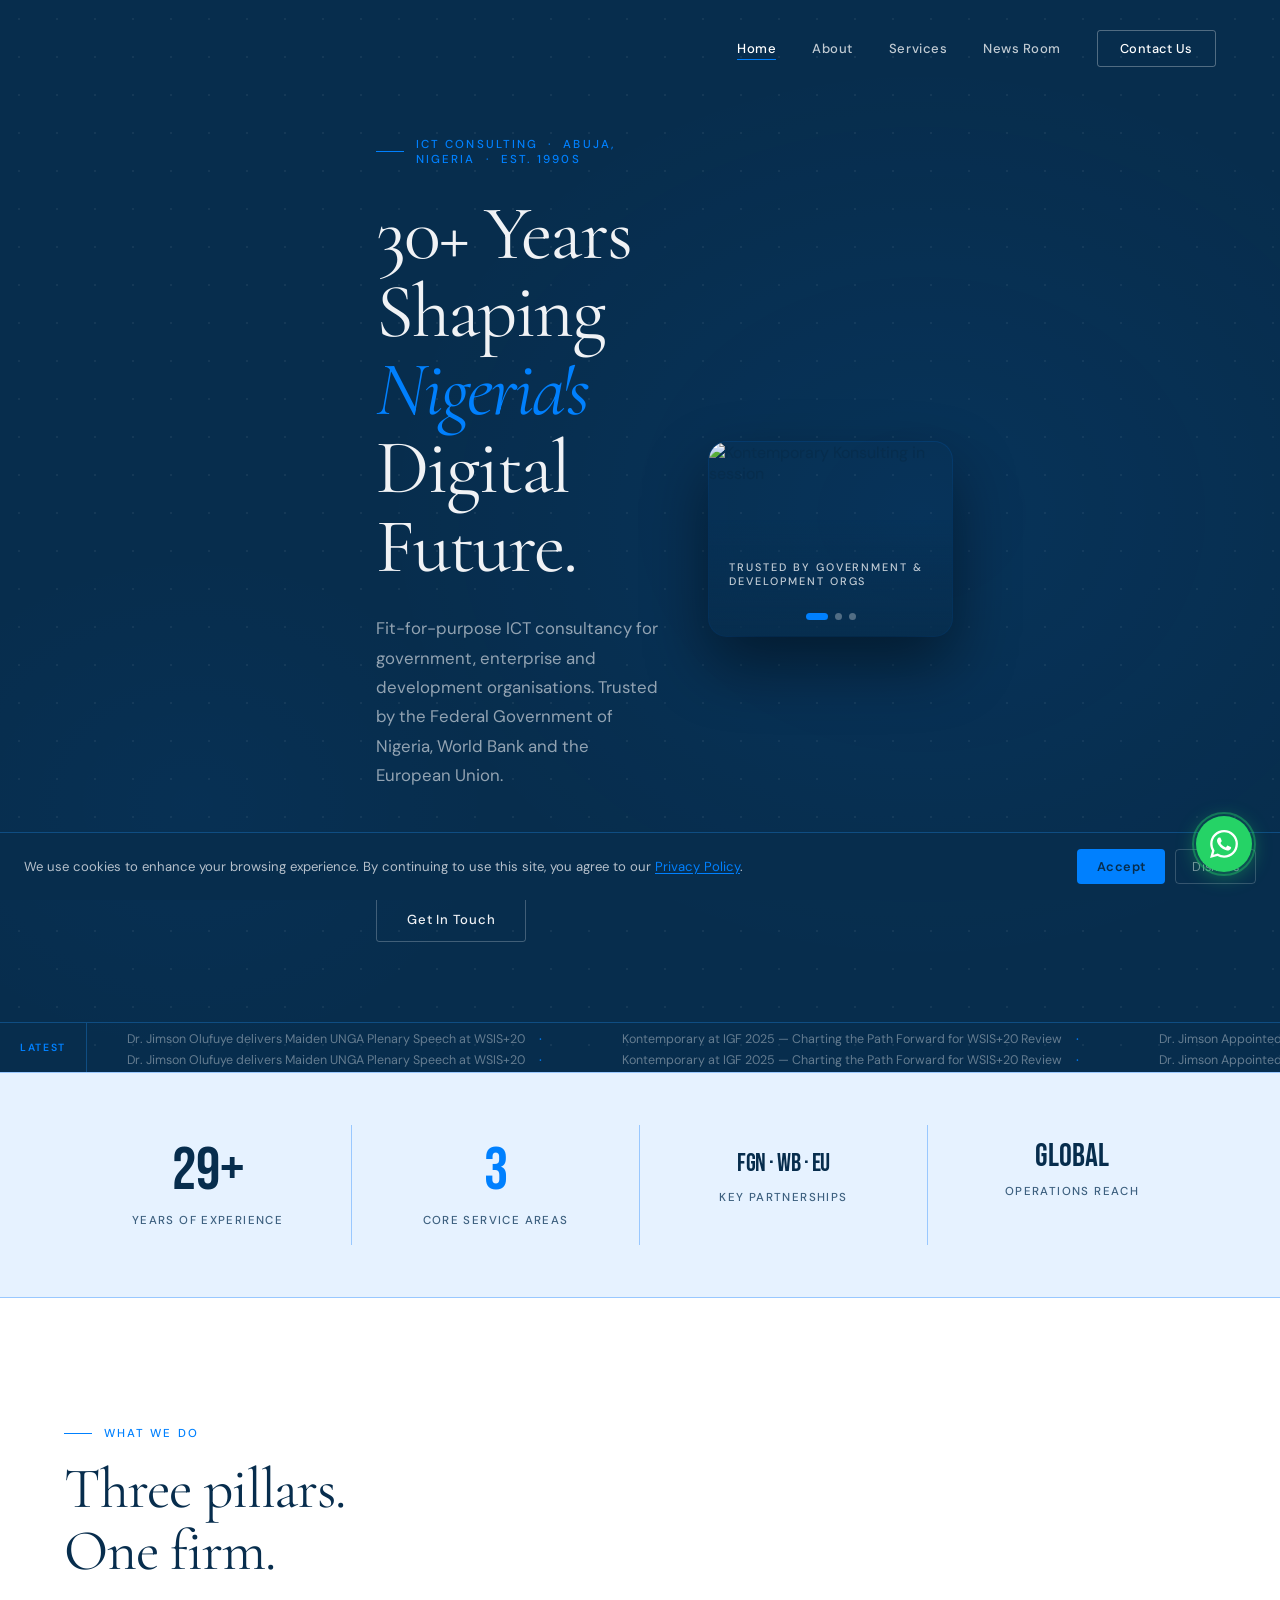
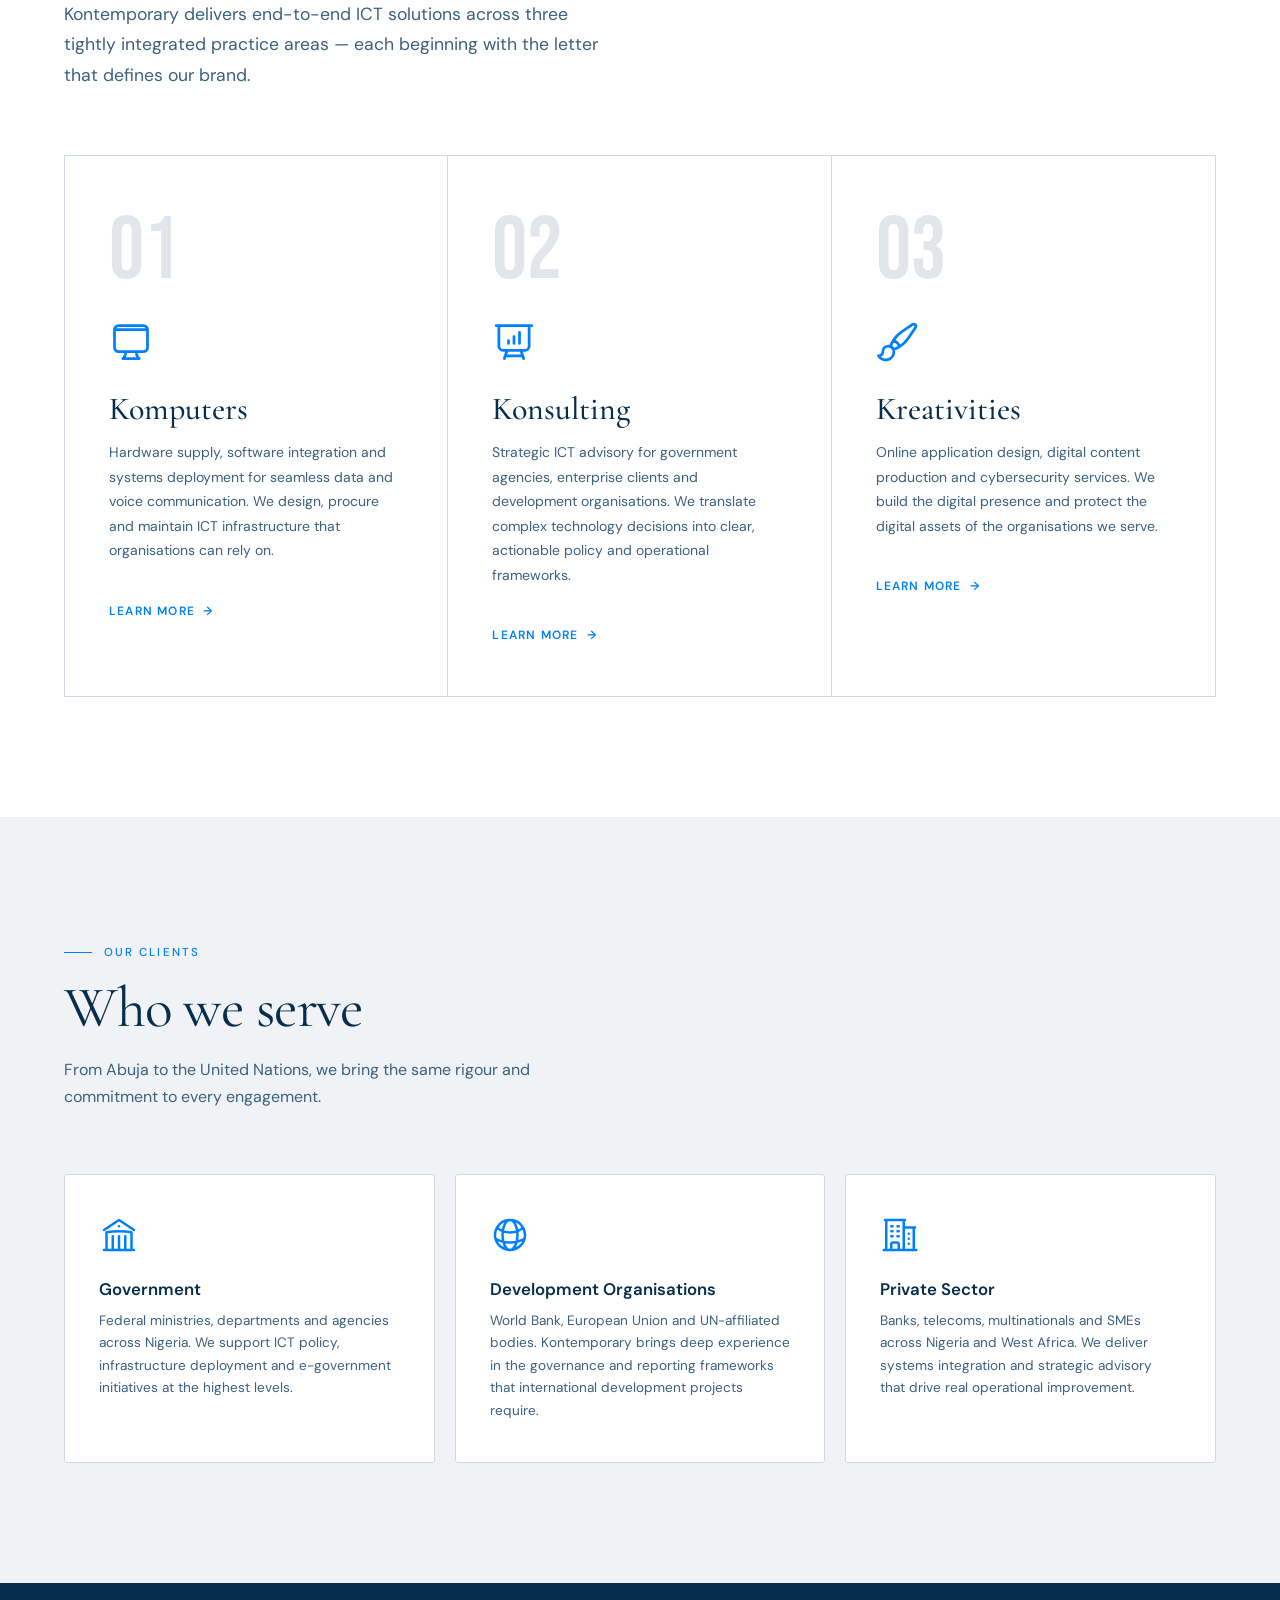
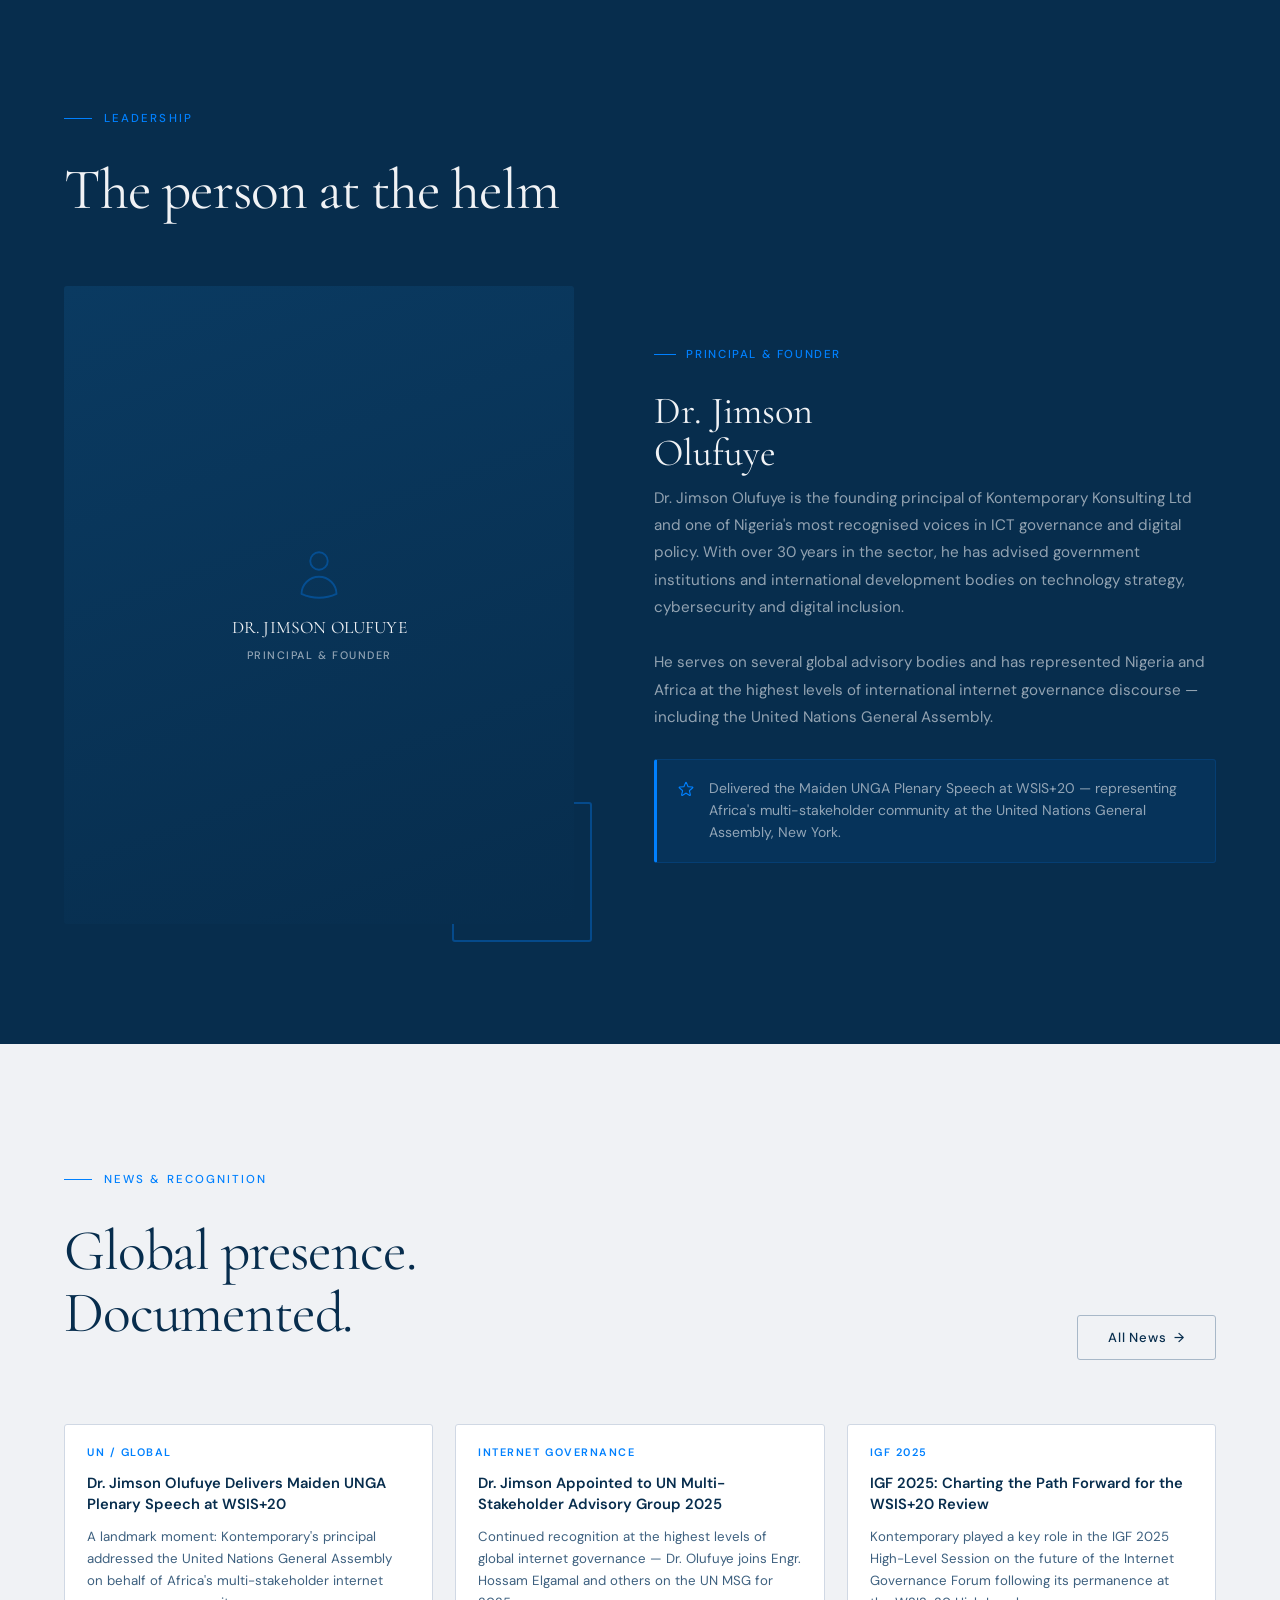
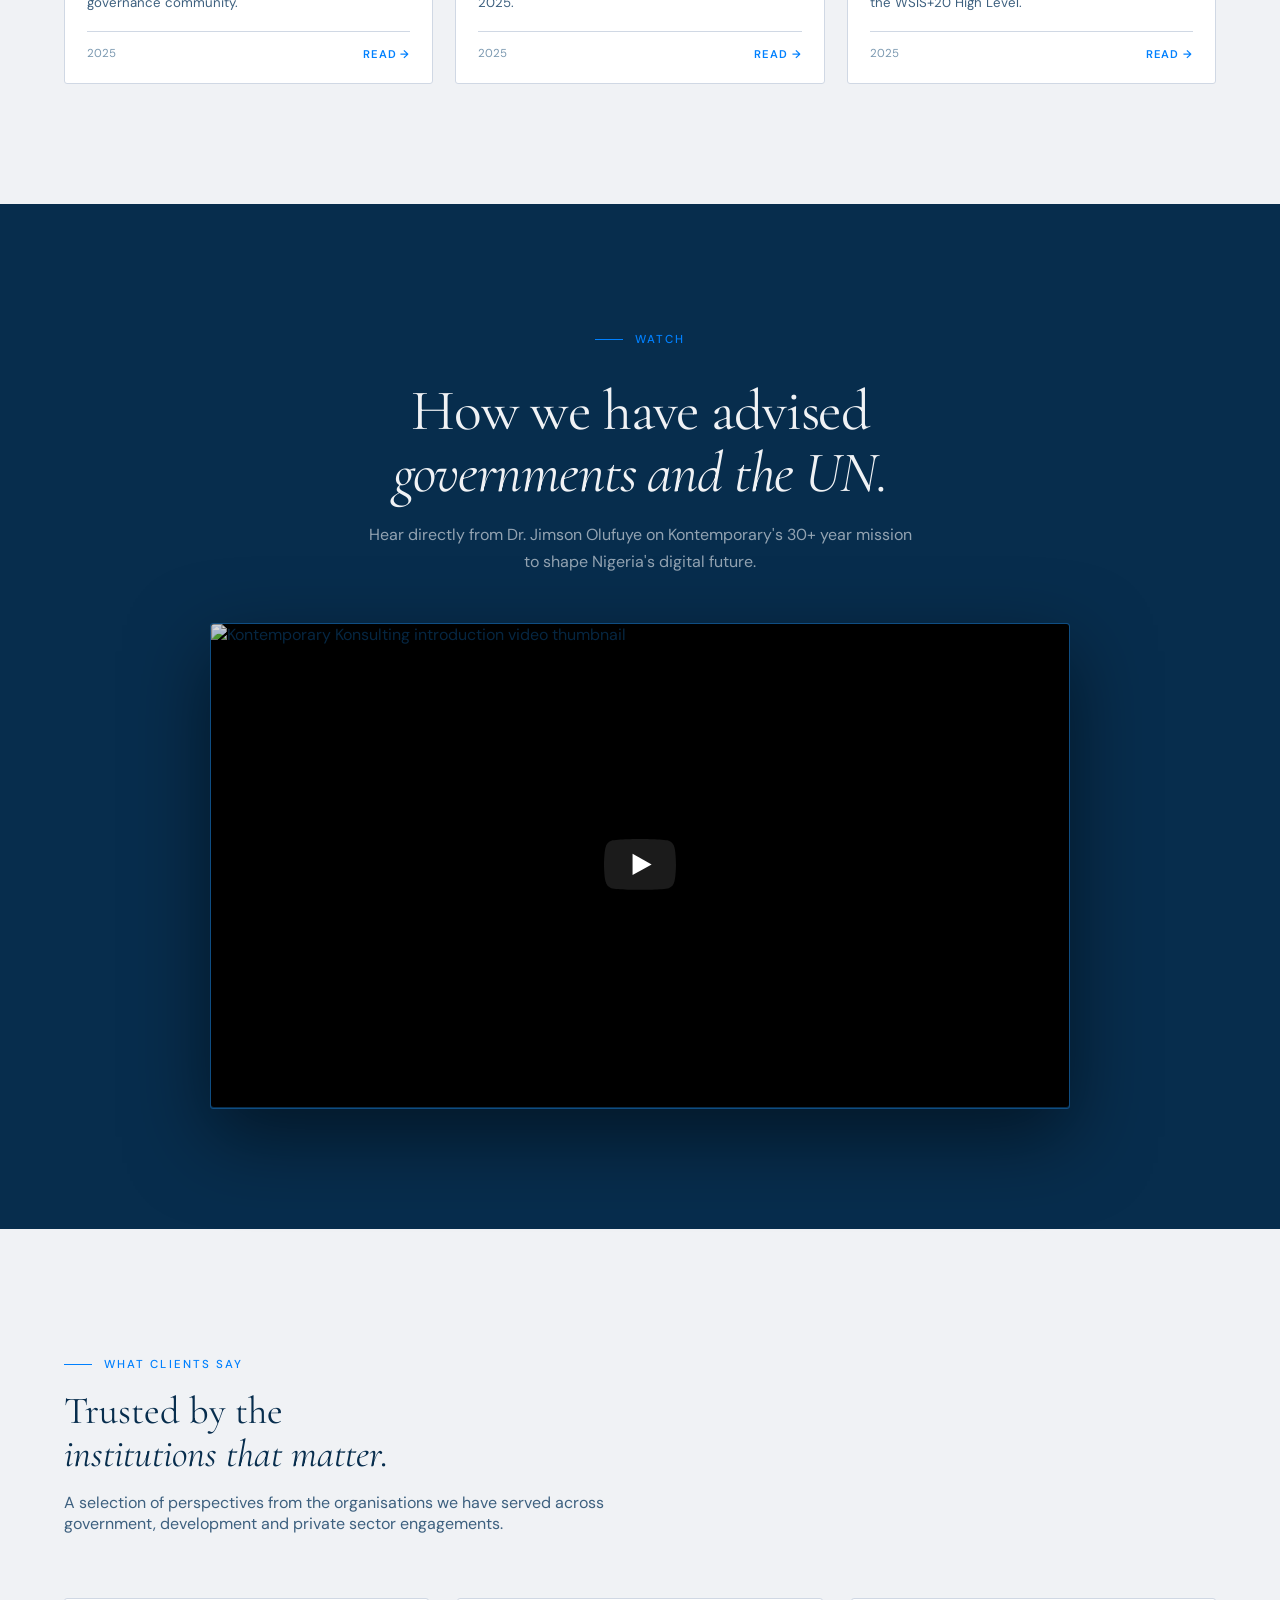
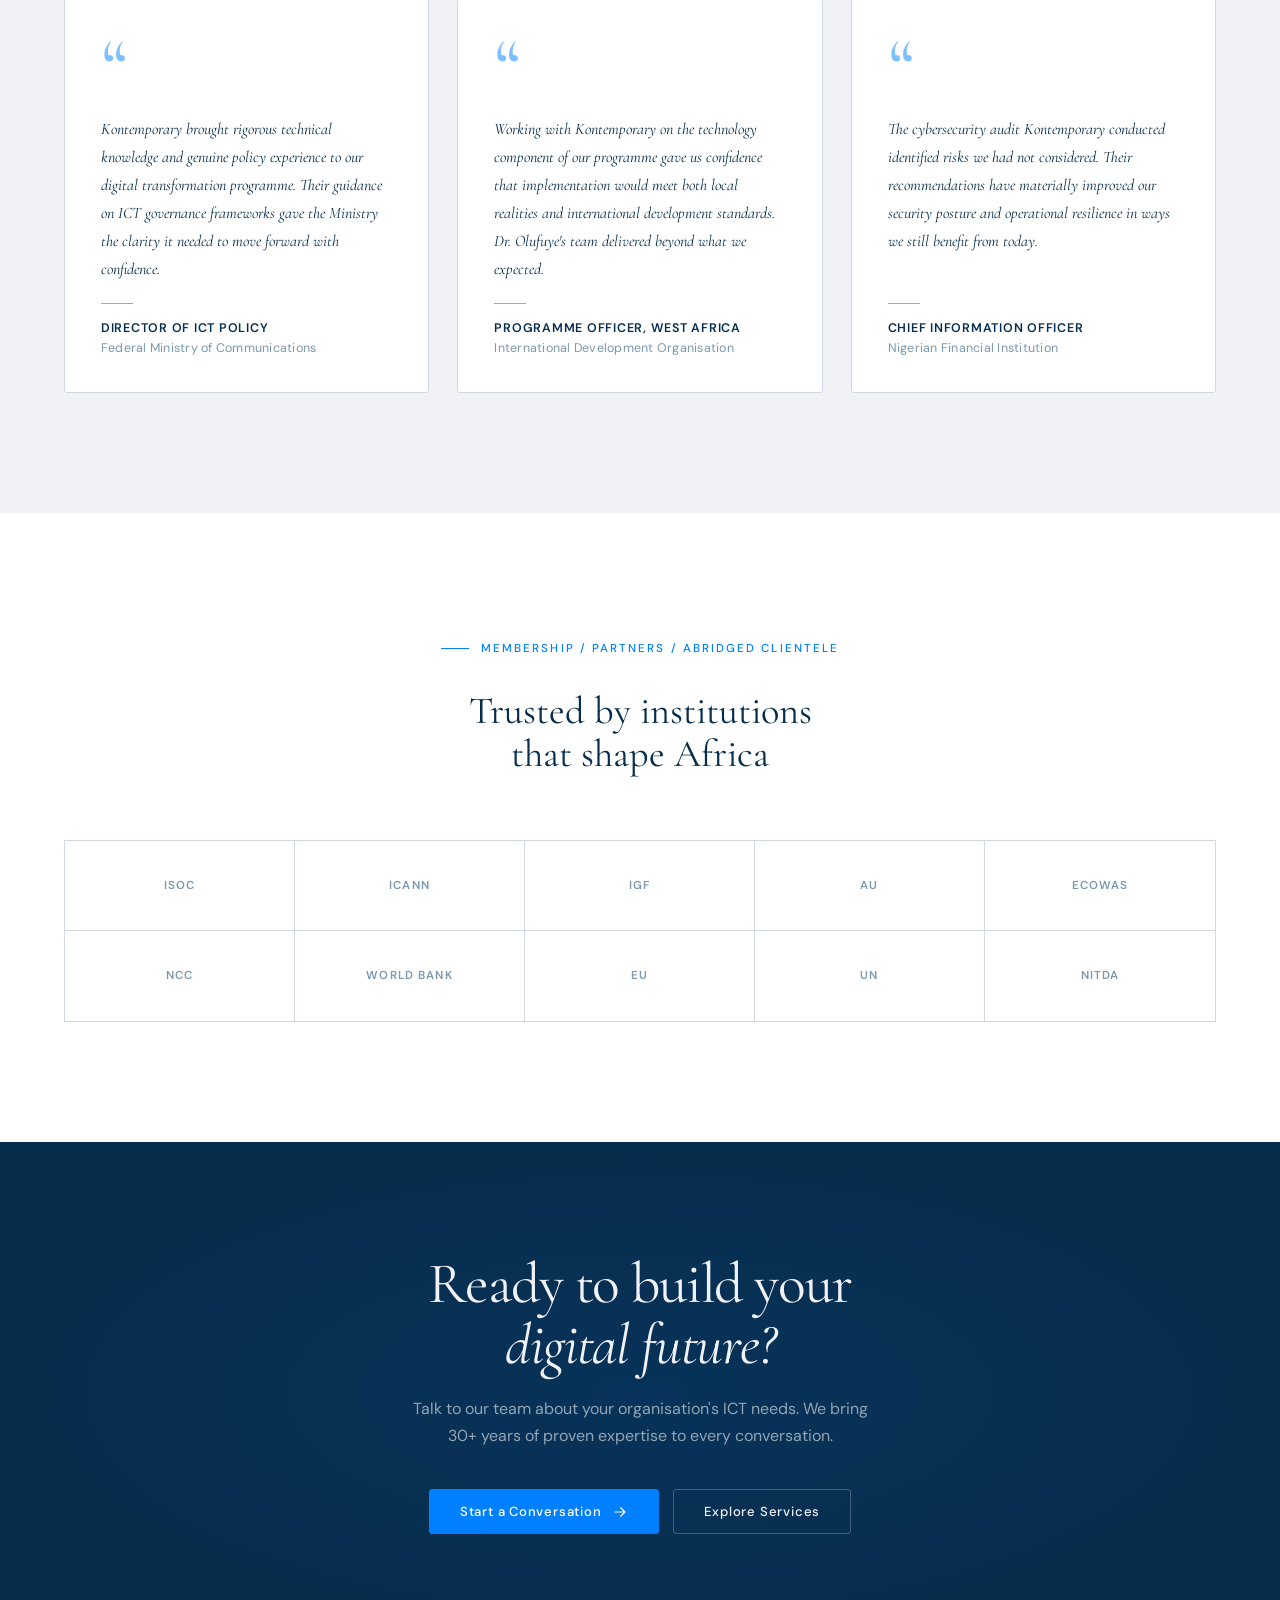
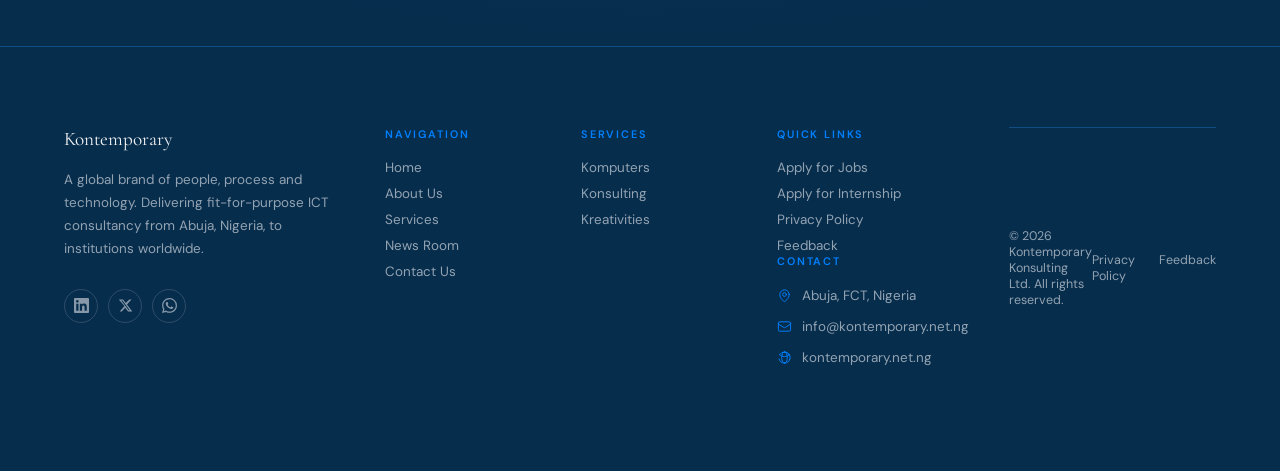
==== commit e3afd185: "feat(hero): replace SVG circle animation with real image slideshow Replaces the abstract geometric S" ====
--- a/index.html
+++ b/index.html
@@ -142,52 +142,42 @@
         </div>
       </div>
 
-      <div class="hero-art reveal reveal-d2">
-        <svg viewBox="0 0 460 460" xmlns="http://www.w3.org/2000/svg" aria-hidden="true">
-          <ellipse cx="230" cy="230" rx="195" ry="62" fill="none" stroke="#0080FE" stroke-width="0.8" opacity="0.18" transform="rotate(-32 230 230)"/>
-          <ellipse cx="230" cy="230" rx="195" ry="62" fill="none" stroke="#0080FE" stroke-width="0.8" opacity="0.18" transform="rotate(32 230 230)"/>
-          <ellipse cx="230" cy="230" rx="195" ry="62" fill="none" stroke="#0080FE" stroke-width="0.6" opacity="0.12" transform="rotate(80 230 230)"/>
-          <circle cx="230" cy="230" r="188" fill="none" stroke="#0080FE" stroke-width="0.7" opacity="0.18"/>
-          <line x1="230" y1="42"  x2="393" y2="136" stroke="#0080FE" stroke-width="0.9" opacity="0.28"/>
-          <line x1="393" y1="136" x2="375" y2="362" stroke="#0080FE" stroke-width="0.9" opacity="0.28"/>
-          <line x1="375" y1="362" x2="230" y2="418" stroke="#0080FE" stroke-width="0.9" opacity="0.28"/>
-          <line x1="230" y1="418" x2="85"  y2="362" stroke="#0080FE" stroke-width="0.9" opacity="0.28"/>
-          <line x1="85"  y1="362" x2="67"  y2="136" stroke="#0080FE" stroke-width="0.9" opacity="0.28"/>
-          <line x1="67"  y1="136" x2="230" y2="42"  stroke="#0080FE" stroke-width="0.9" opacity="0.28"/>
-          <line x1="230" y1="42"  x2="375" y2="362" stroke="#0080FE" stroke-width="0.5" opacity="0.13"/>
-          <line x1="393" y1="136" x2="85"  y2="362" stroke="#0080FE" stroke-width="0.5" opacity="0.13"/>
-          <line x1="393" y1="136" x2="230" y2="418" stroke="#0080FE" stroke-width="0.5" opacity="0.13"/>
-          <line x1="67"  y1="136" x2="375" y2="362" stroke="#0080FE" stroke-width="0.5" opacity="0.13"/>
-          <line x1="230" y1="42"  x2="85"  y2="362" stroke="#0080FE" stroke-width="0.5" opacity="0.13"/>
-          <line x1="67"  y1="136" x2="230" y2="418" stroke="#0080FE" stroke-width="0.5" opacity="0.13"/>
-          <line x1="230" y1="42"  x2="230" y2="230" stroke="#0080FE" stroke-width="0.4" opacity="0.1"/>
-          <line x1="393" y1="136" x2="230" y2="230" stroke="#0080FE" stroke-width="0.4" opacity="0.1"/>
-          <line x1="375" y1="362" x2="230" y2="230" stroke="#0080FE" stroke-width="0.4" opacity="0.1"/>
-          <line x1="230" y1="418" x2="230" y2="230" stroke="#0080FE" stroke-width="0.4" opacity="0.1"/>
-          <line x1="85"  y1="362" x2="230" y2="230" stroke="#0080FE" stroke-width="0.4" opacity="0.1"/>
-          <line x1="67"  y1="136" x2="230" y2="230" stroke="#0080FE" stroke-width="0.4" opacity="0.1"/>
-          <circle cx="311" cy="148" r="3"   fill="#0080FE" opacity="0.45"/>
-          <circle cx="338" cy="296" r="3"   fill="#0080FE" opacity="0.45"/>
-          <circle cx="130" cy="296" r="3"   fill="#0080FE" opacity="0.45"/>
-          <circle cx="152" cy="148" r="3"   fill="#0080FE" opacity="0.45"/>
-          <circle cx="230" cy="42"  r="5.5" fill="#0080FE" opacity="0.7"/>
-          <circle cx="393" cy="136" r="4.5" fill="#0080FE" opacity="0.62"/>
-          <circle cx="375" cy="362" r="6"   fill="#0080FE" opacity="0.78"/>
-          <circle cx="230" cy="418" r="4.5" fill="#0080FE" opacity="0.62"/>
-          <circle cx="85"  cy="362" r="5"   fill="#0080FE" opacity="0.68"/>
-          <circle cx="67"  cy="136" r="4.5" fill="#0080FE" opacity="0.62"/>
-          <circle cx="230" cy="230" r="20"  fill="none" stroke="#0080FE" stroke-width="1.5" opacity="0.65"/>
-          <circle cx="230" cy="230" r="10"  fill="none" stroke="#0080FE" stroke-width="1"   opacity="0.45"/>
-          <circle cx="230" cy="230" r="3.5" fill="#0080FE" opacity="0.9"/>
-          <circle cx="230" cy="230" fill="none" stroke="#0080FE" stroke-width="1" opacity="0">
-            <animate attributeName="r"       from="20" to="52"   dur="2.8s" repeatCount="indefinite"/>
-            <animate attributeName="opacity" from="0.45" to="0"  dur="2.8s" repeatCount="indefinite"/>
-          </circle>
-          <circle cx="230" cy="230" fill="none" stroke="#0080FE" stroke-width="0.8" opacity="0">
-            <animate attributeName="r"       from="20" to="52"   dur="2.8s" begin="1.4s" repeatCount="indefinite"/>
-            <animate attributeName="opacity" from="0.3" to="0"   dur="2.8s" begin="1.4s" repeatCount="indefinite"/>
-          </circle>
-        </svg>
+      <!-- ── Hero Slideshow ──────────────────────────────────────── -->
+      <div class="hero-slides reveal reveal-d2" role="region" aria-label="Featured highlights">
+
+        <div class="hslide hslide--active" aria-hidden="false">
+          <img src="https://kontemporary.net.ng/images/kontemp/slide_2.jpg"
+               alt="Kontemporary Konsulting in session"
+               loading="eager" draggable="false">
+          <div class="hslide-overlay">
+            <span class="hslide-tag">Trusted by Government &amp; Development Orgs</span>
+          </div>
+        </div>
+
+        <div class="hslide" aria-hidden="true">
+          <img src="https://kontemporary.net.ng/images/kontemp/outk2.jpg"
+               alt="Kontemporary team and partners"
+               loading="lazy" draggable="false">
+          <div class="hslide-overlay">
+            <span class="hslide-tag">30+ Years · People · Process · Technology</span>
+          </div>
+        </div>
+
+        <div class="hslide" aria-hidden="true">
+          <img src="https://kontemporary.net.ng/images/kontemp/dot-engee.jpg"
+               alt="Kontemporary digital services delivery"
+               loading="lazy" draggable="false">
+          <div class="hslide-overlay">
+            <span class="hslide-tag">ICT Consultancy from Abuja to the World</span>
+          </div>
+        </div>
+
+        <div class="hslide-dots" role="tablist" aria-label="Slideshow navigation">
+          <button class="hslide-dot hslide-dot--active" role="tab" aria-label="Slide 1" aria-selected="true"  data-slide="0"></button>
+          <button class="hslide-dot"                    role="tab" aria-label="Slide 2" aria-selected="false" data-slide="1"></button>
+          <button class="hslide-dot"                    role="tab" aria-label="Slide 3" aria-selected="false" data-slide="2"></button>
+        </div>
+
       </div>
     </div>
 
--- a/css/style.css
+++ b/css/style.css
@@ -667,20 +667,91 @@
 }
 .hero-actions { display: flex; gap: 14px; flex-wrap: wrap; }
 
-/* Hero art (SVG) */
-.hero-art {
-  display: flex;
-  align-items: center;
-  justify-content: flex-end;
+/* Hero slideshow (replaces SVG art) */
+.hero-slides {
   position: relative;
-  z-index: 1;
-}
-.hero-art svg {
   width: 100%;
-  max-width: 460px;
-  height: auto;
-  animation: float 9s ease-in-out infinite;
-}
+  aspect-ratio: 4 / 3.2;
+  max-width: 480px;
+  border-radius: 18px;
+  overflow: hidden;
+  align-self: center;
+  margin-left: auto;
+  box-shadow:
+    0 28px 64px rgba(0,0,0,0.45),
+    0 0 0 1px rgba(0,128,254,0.18);
+  flex-shrink: 0;
+}
+
+/* Individual slides */
+.hslide {
+  position: absolute;
+  inset: 0;
+  opacity: 0;
+  transition: opacity 1.0s cubic-bezier(0.4,0,0.2,1);
+  will-change: opacity;
+}
+.hslide--active { opacity: 1; }
+.hslide img {
+  width: 100%;
+  height: 100%;
+  object-fit: cover;
+  display: block;
+  user-select: none;
+}
+
+/* Bottom gradient + caption */
+.hslide-overlay {
+  position: absolute;
+  bottom: 0; left: 0; right: 0;
+  padding: 40px 20px 48px;
+  background: linear-gradient(
+    0deg,
+    rgba(7,45,77,0.80) 0%,
+    rgba(7,45,77,0.30) 55%,
+    transparent 100%
+  );
+  pointer-events: none;
+}
+.hslide-tag {
+  font-size: 0.68rem;
+  font-weight: 500;
+  letter-spacing: 0.18em;
+  text-transform: uppercase;
+  color: rgba(240,242,245,0.80);
+  display: block;
+}
+
+/* Nav dots */
+.hslide-dots {
+  position: absolute;
+  bottom: 16px;
+  left: 50%;
+  transform: translateX(-50%);
+  display: flex;
+  gap: 7px;
+  z-index: 3;
+}
+.hslide-dot {
+  width: 7px;
+  height: 7px;
+  border-radius: 50%;
+  border: none;
+  background: rgba(255,255,255,0.30);
+  cursor: pointer;
+  padding: 0;
+  transition: background 0.3s var(--ease), transform 0.3s var(--ease),
+              width 0.3s var(--ease);
+  flex-shrink: 0;
+}
+.hslide-dot--active {
+  background: var(--gold);
+  width: 22px;
+  border-radius: 4px;
+  transform: none;
+}
+.hslide-dot:hover:not(.hslide-dot--active) { background: rgba(255,255,255,0.65); }
+.hslide-dot:focus-visible { outline: 2px solid var(--gold); outline-offset: 3px; }
 
 /* News ticker strip */
 .hero-ticker {
@@ -1462,8 +1533,7 @@
 /* ── 25. RESPONSIVE ─────────────────────────────────────── */
 @media (max-width: 1100px) {
   .hero-body { grid-template-columns: 1fr; padding-top: 140px; }
-  .hero-art { justify-content: center; }
-  .hero-art svg { max-width: 340px; }
+  .hero-slides { max-width: 100%; aspect-ratio: 16/9; margin: 0 auto; border-radius: 14px; }
   .stats-grid { grid-template-columns: repeat(2, 1fr); }
   .stat-item:nth-child(2) { border-right: none; }
   .stat-item:nth-child(3) { border-right: 1px solid var(--gold-light); }
@@ -1666,9 +1736,9 @@
   border-radius: 2px;
 }
 
-/* ── 35. HERO ART — HIDE ON SMALL MOBILE ─────────────────────── */
+/* ── 35. HERO SLIDES — HIDE ON SMALL MOBILE ───────────────────── */
 @media (max-width: 680px) {
-  .hero-art { display: none; }
+  .hero-slides { display: none; }
   .hero-body { padding-bottom: 56px; }
 }
 
@@ -1781,7 +1851,7 @@
     scroll-behavior: auto !important;
   }
   .ticker-inner { animation: none; }
-  .hero-art svg { animation: none; }
+  .hslide { transition: none !important; }
   .reveal {
     opacity: 1 !important;
     transform: none !important;
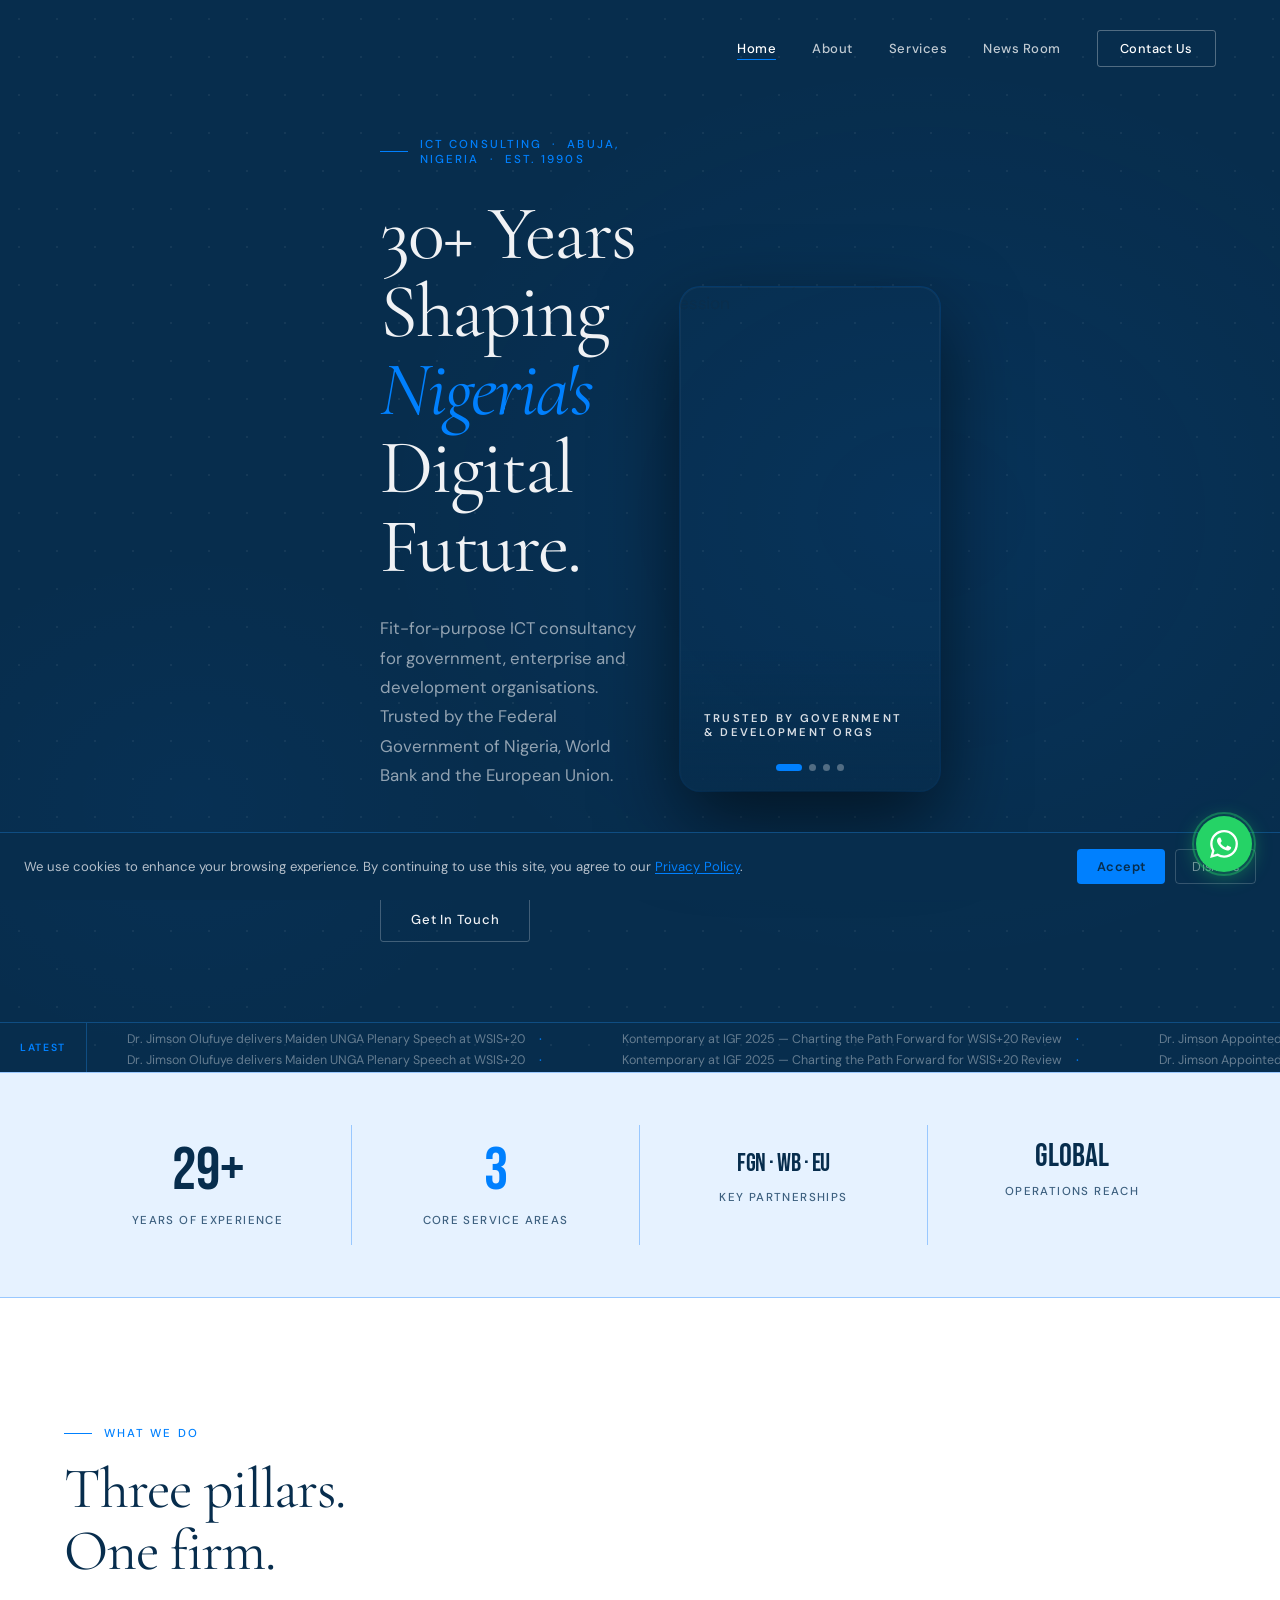
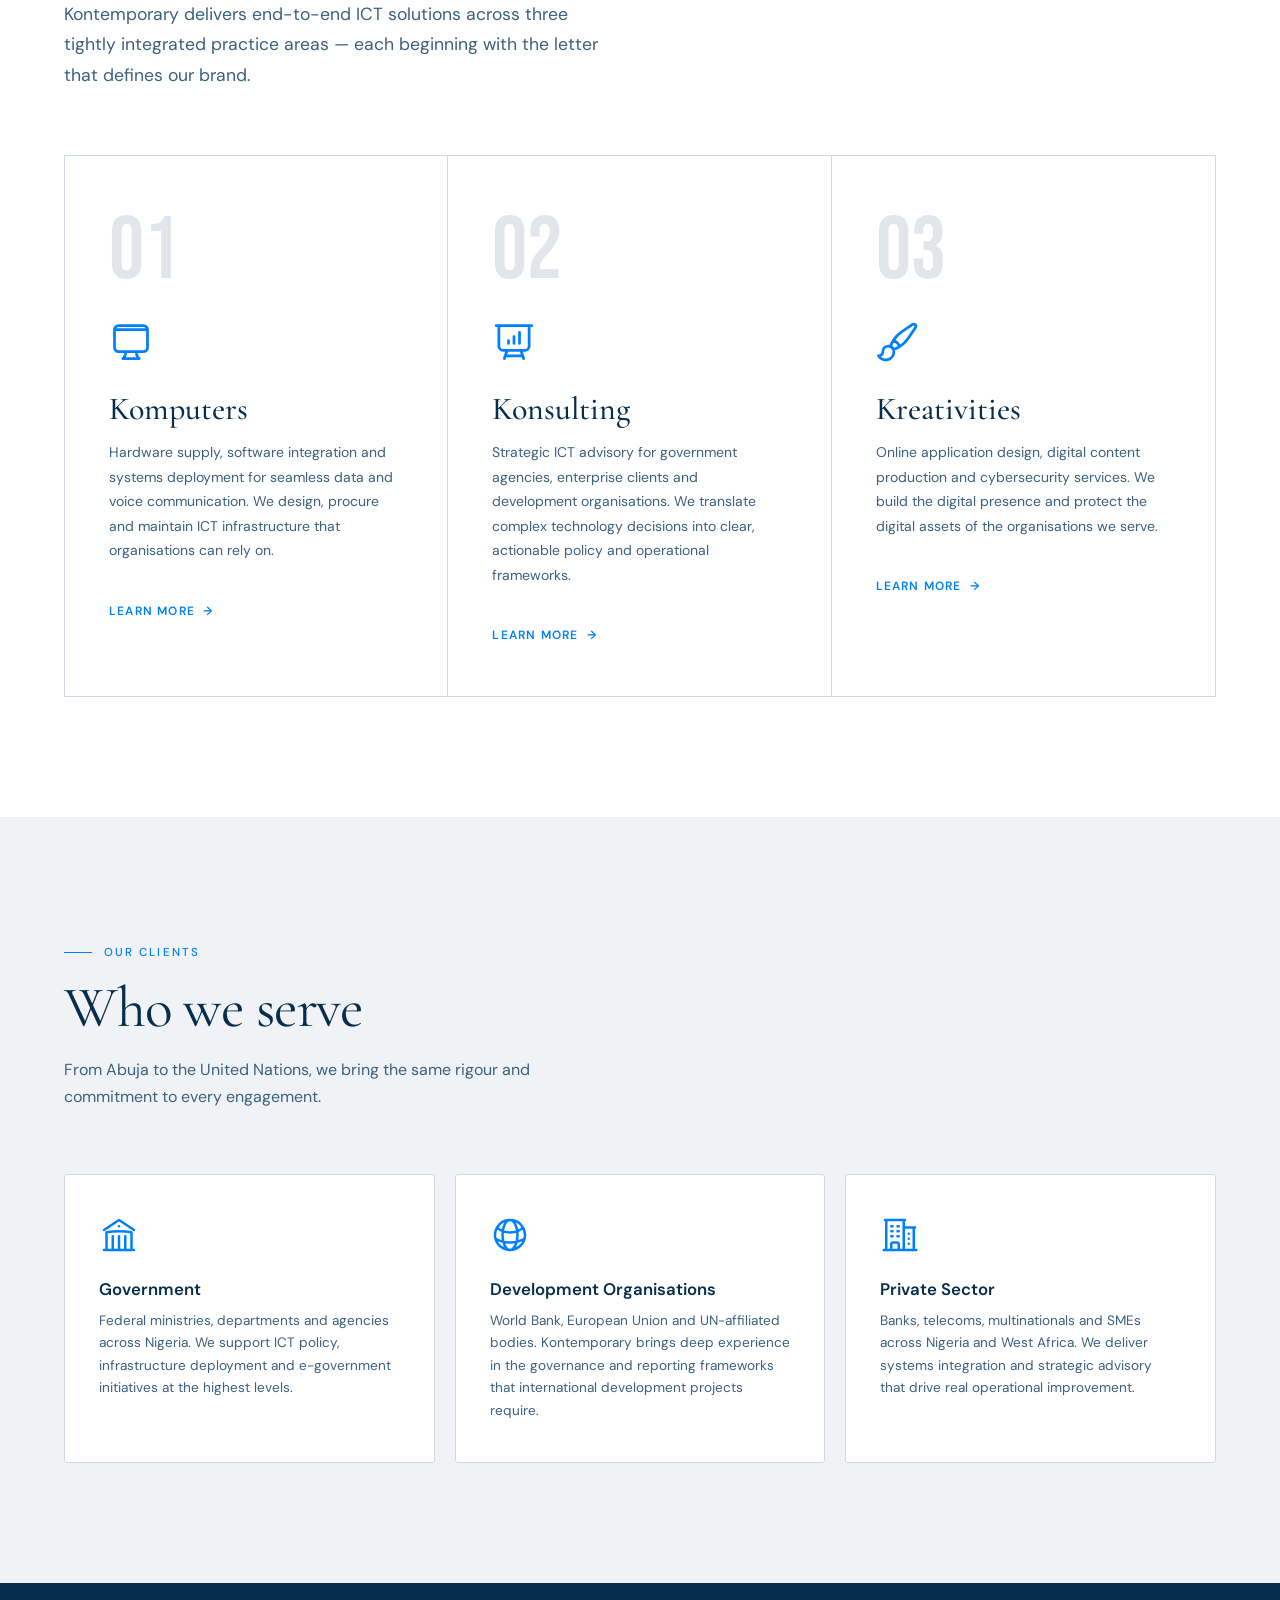
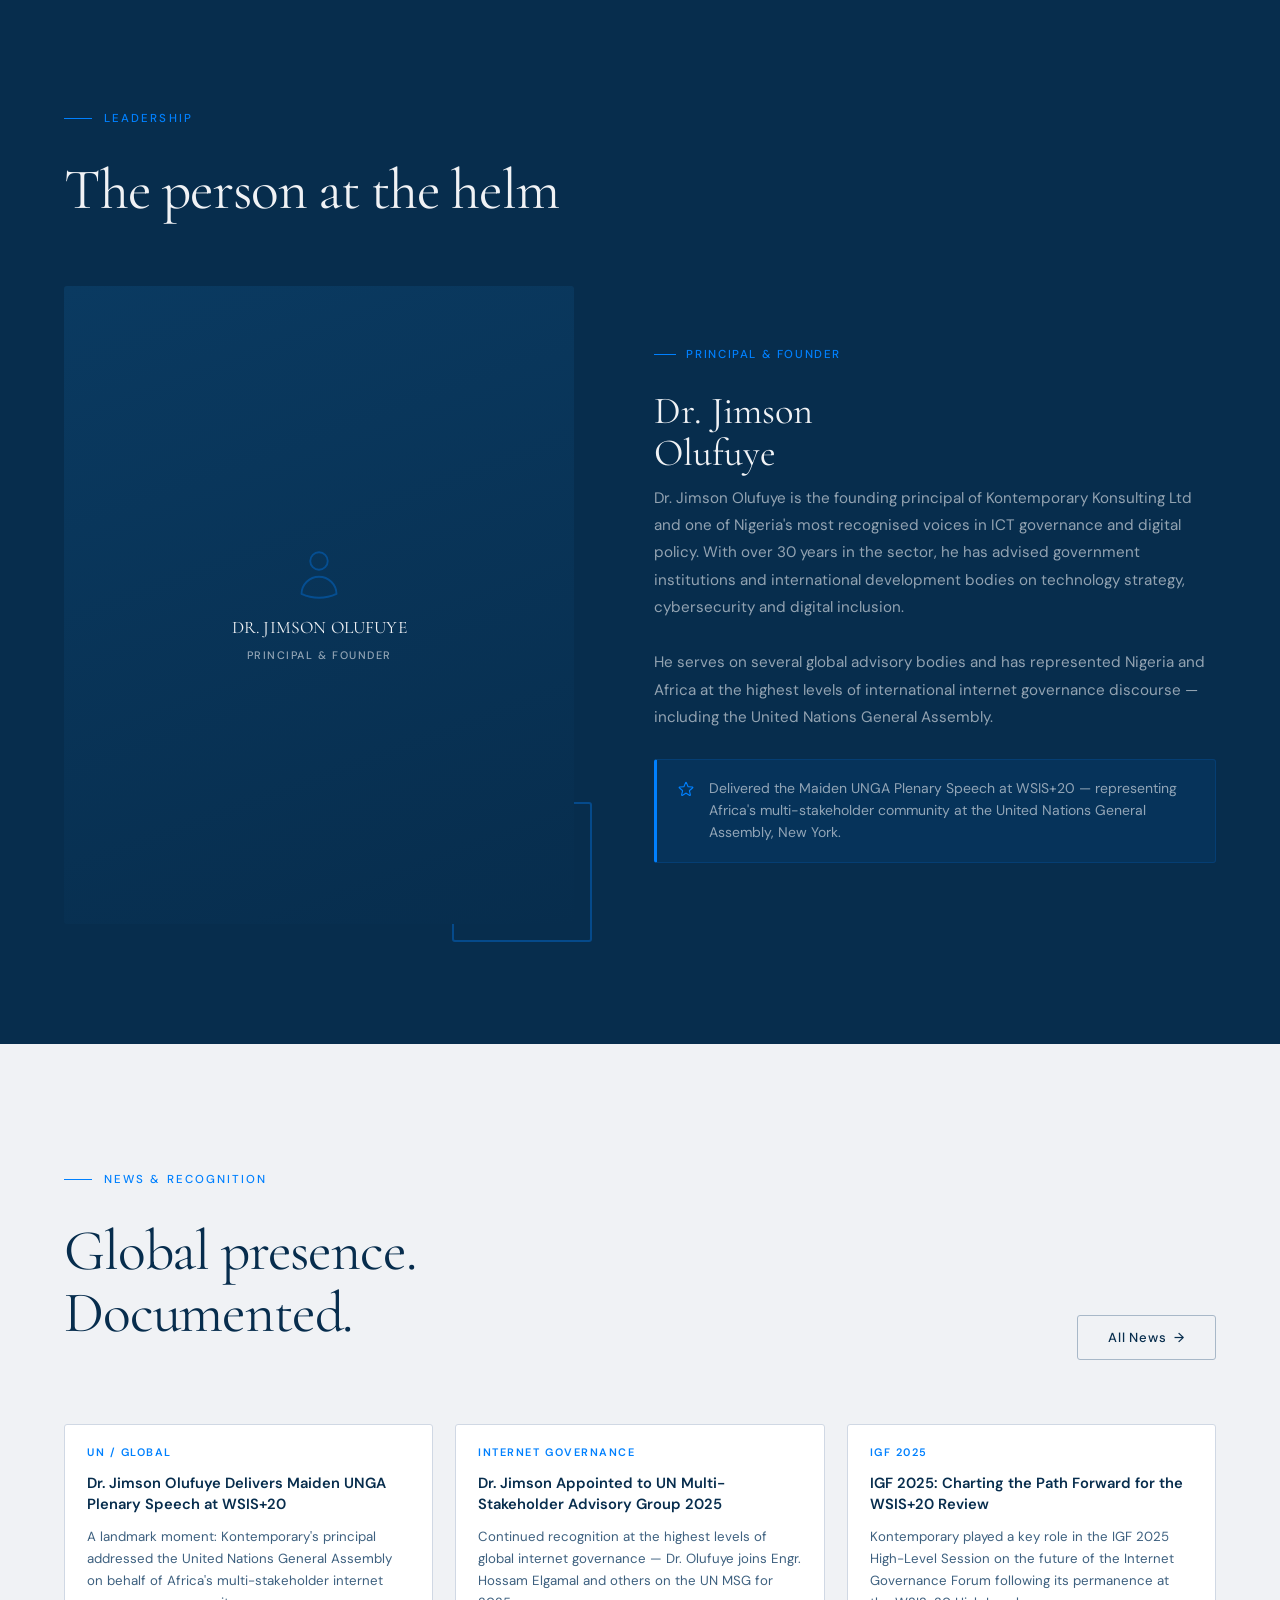
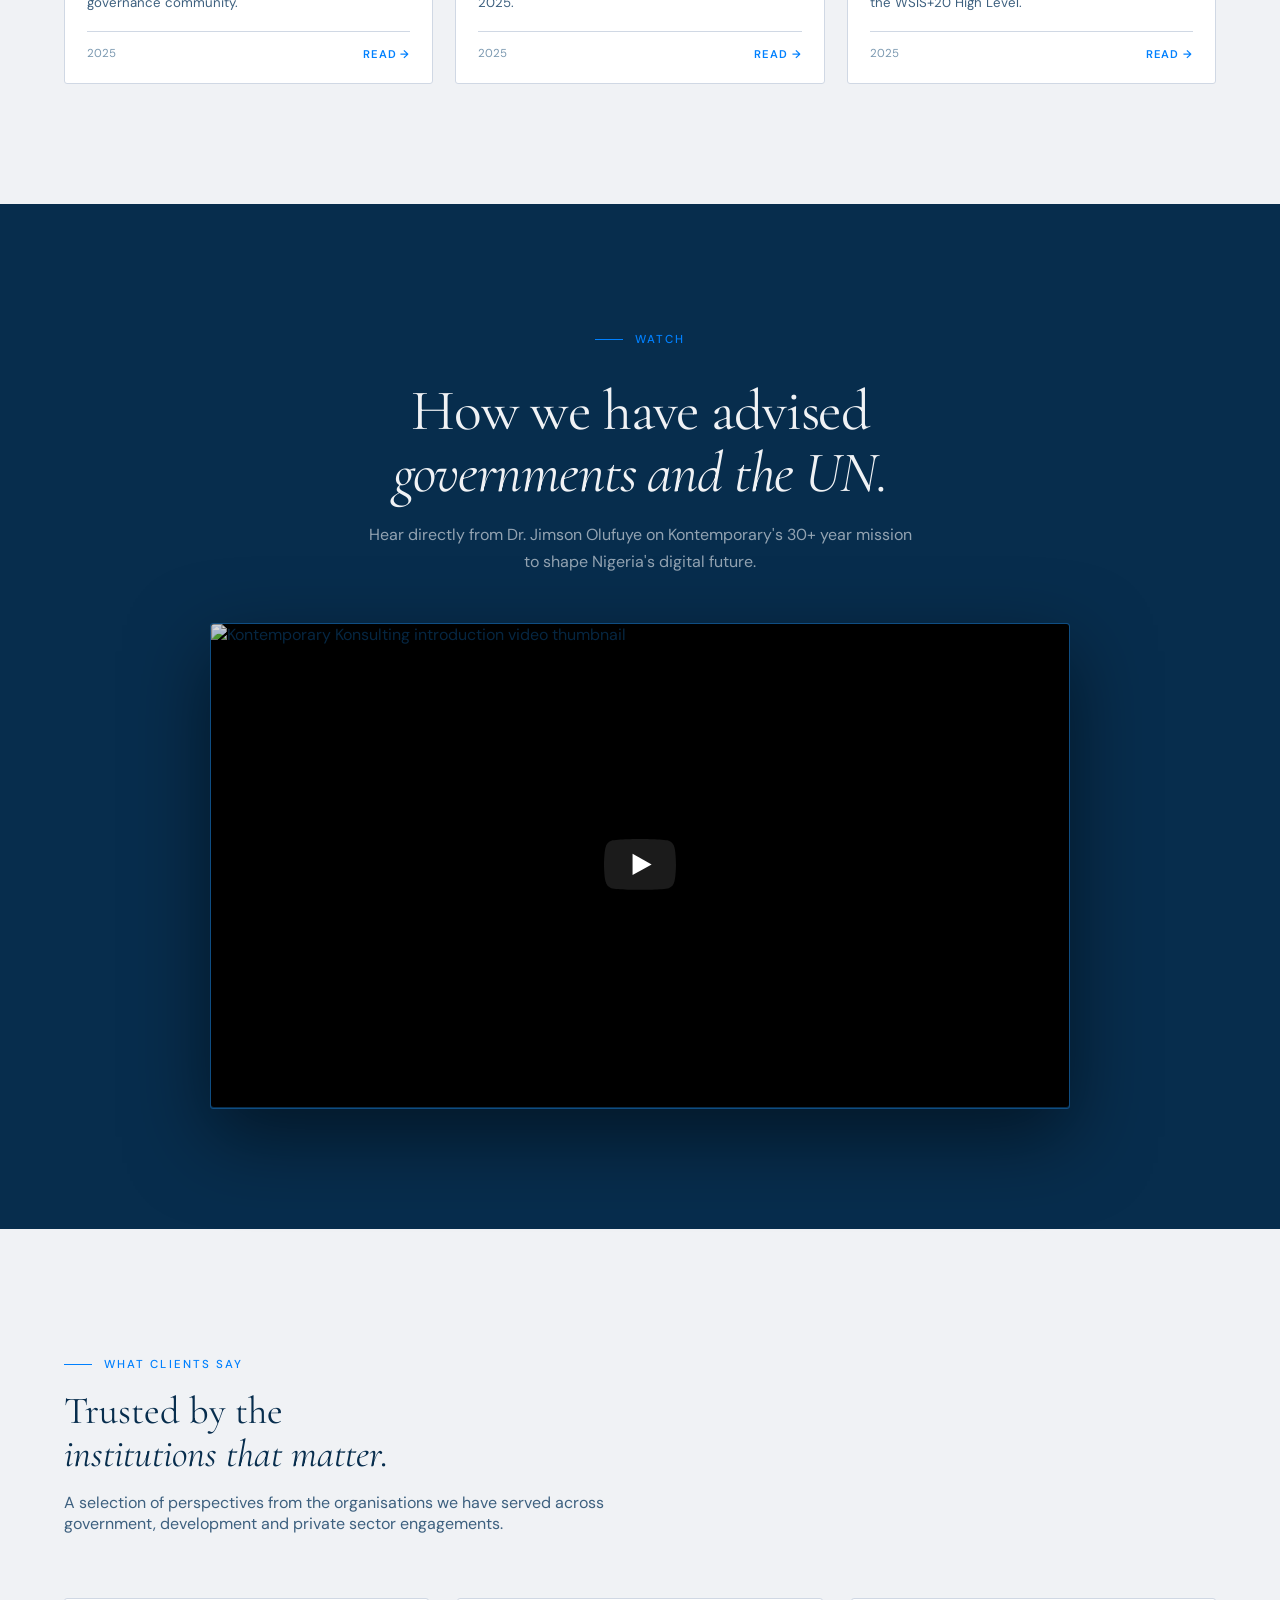
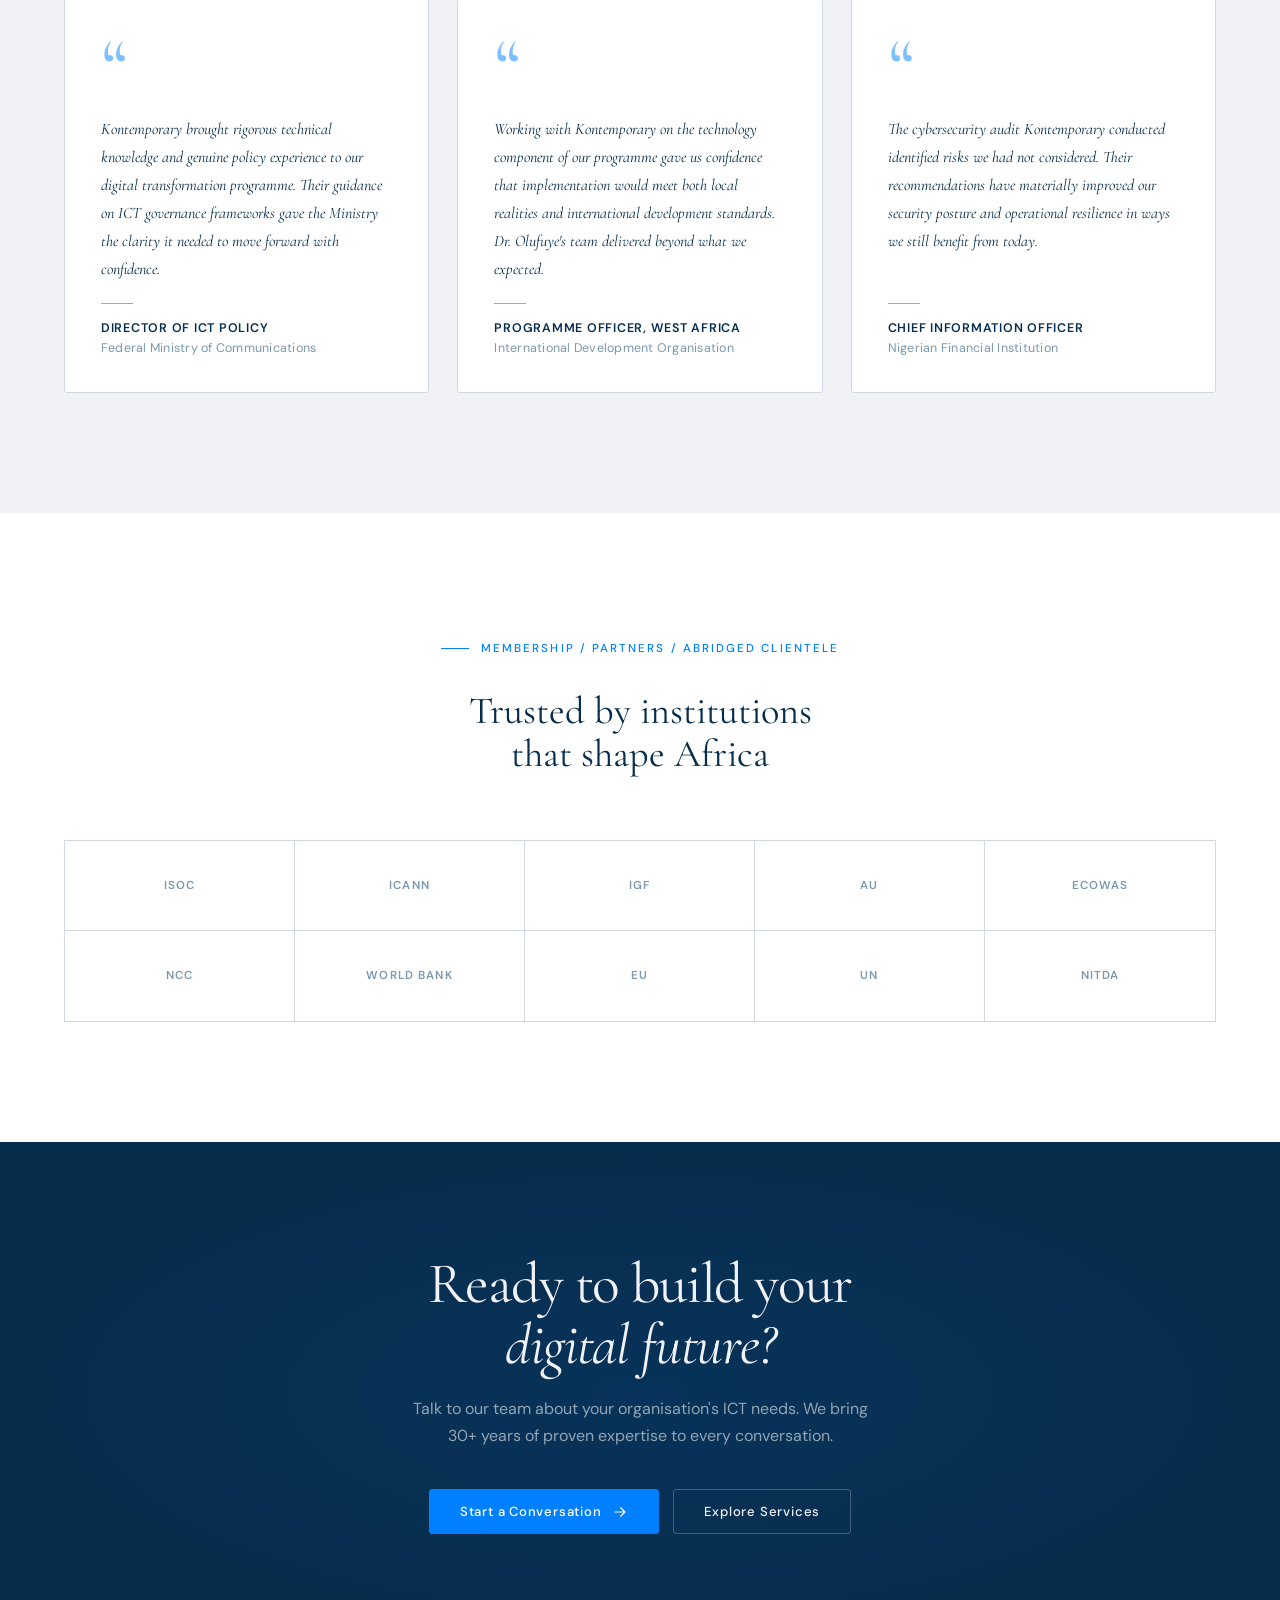
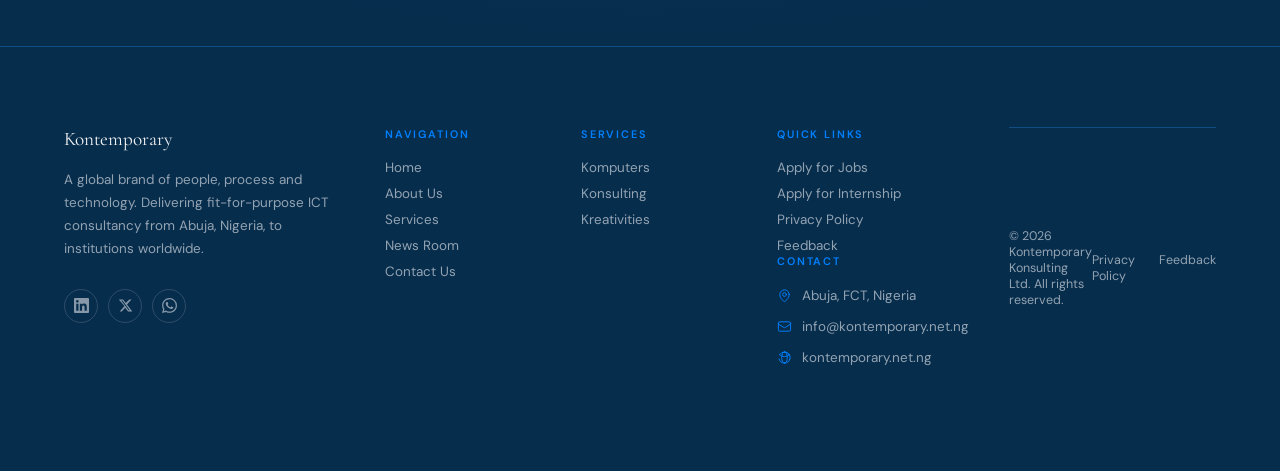
==== commit 1f54976f: "fix(hero): bigger slideshow, remove dot-engee ad, Ken Burns zoom Problems fixed from screenshot revi" ====
--- a/index.html
+++ b/index.html
@@ -148,7 +148,8 @@
         <div class="hslide hslide--active" aria-hidden="false">
           <img src="https://kontemporary.net.ng/images/kontemp/slide_2.jpg"
                alt="Kontemporary Konsulting in session"
-               loading="eager" draggable="false">
+               loading="eager" draggable="false"
+               onerror="this.style.cssText='opacity:0.12;filter:grayscale(1)'">
           <div class="hslide-overlay">
             <span class="hslide-tag">Trusted by Government &amp; Development Orgs</span>
           </div>
@@ -156,17 +157,29 @@
 
         <div class="hslide" aria-hidden="true">
           <img src="https://kontemporary.net.ng/images/kontemp/outk2.jpg"
-               alt="Kontemporary team and partners"
-               loading="lazy" draggable="false">
+               alt="Kontemporary team and international partners"
+               loading="lazy" draggable="false"
+               onerror="this.style.cssText='opacity:0.12;filter:grayscale(1)'">
           <div class="hslide-overlay">
             <span class="hslide-tag">30+ Years · People · Process · Technology</span>
           </div>
         </div>
 
         <div class="hslide" aria-hidden="true">
-          <img src="https://kontemporary.net.ng/images/kontemp/dot-engee.jpg"
-               alt="Kontemporary digital services delivery"
-               loading="lazy" draggable="false">
+          <img src="https://kontemporary.net.ng/images/181126_Blog_Feature_Vision_Statement.jpg"
+               alt="Kontemporary Konsulting — Vision"
+               loading="lazy" draggable="false"
+               onerror="this.style.cssText='opacity:0.12;filter:grayscale(1)'">
+          <div class="hslide-overlay">
+            <span class="hslide-tag">Shaping Nigeria's Digital Policy</span>
+          </div>
+        </div>
+
+        <div class="hslide" aria-hidden="true">
+          <img src="https://kontemporary.net.ng/images/181112_Blog_Feature_Mission.jpg"
+               alt="Kontemporary Konsulting — Mission"
+               loading="lazy" draggable="false"
+               onerror="this.style.cssText='opacity:0.12;filter:grayscale(1)'">
           <div class="hslide-overlay">
             <span class="hslide-tag">ICT Consultancy from Abuja to the World</span>
           </div>
@@ -176,6 +189,7 @@
           <button class="hslide-dot hslide-dot--active" role="tab" aria-label="Slide 1" aria-selected="true"  data-slide="0"></button>
           <button class="hslide-dot"                    role="tab" aria-label="Slide 2" aria-selected="false" data-slide="1"></button>
           <button class="hslide-dot"                    role="tab" aria-label="Slide 3" aria-selected="false" data-slide="2"></button>
+          <button class="hslide-dot"                    role="tab" aria-label="Slide 4" aria-selected="false" data-slide="3"></button>
         </div>
 
       </div>
--- a/css/style.css
+++ b/css/style.css
@@ -636,9 +636,9 @@
 .hero-body {
   flex: 1;
   display: grid;
-  grid-template-columns: 54% 46%;
-  align-items: center;
-  gap: 48px;
+  grid-template-columns: 50% 50%;
+  align-items: center;
+  gap: 40px;
   padding-top: 136px;
   padding-bottom: 80px;
   position: relative;
@@ -671,16 +671,15 @@
 .hero-slides {
   position: relative;
   width: 100%;
-  aspect-ratio: 4 / 3.2;
-  max-width: 480px;
-  border-radius: 18px;
+  height: clamp(420px, 56vh, 600px);
+  border-radius: 20px;
   overflow: hidden;
   align-self: center;
-  margin-left: auto;
+  flex-shrink: 0;
   box-shadow:
-    0 28px 64px rgba(0,0,0,0.45),
-    0 0 0 1px rgba(0,128,254,0.18);
-  flex-shrink: 0;
+    0 32px 80px rgba(0,0,0,0.55),
+    0 0 0 1px rgba(0,128,254,0.20),
+    inset 0 0 0 1px rgba(255,255,255,0.04);
 }
 
 /* Individual slides */
@@ -688,44 +687,51 @@
   position: absolute;
   inset: 0;
   opacity: 0;
-  transition: opacity 1.0s cubic-bezier(0.4,0,0.2,1);
+  transition: opacity 1.1s cubic-bezier(0.4,0,0.2,1);
   will-change: opacity;
 }
 .hslide--active { opacity: 1; }
+
+/* Ken Burns slow zoom on active slide */
 .hslide img {
   width: 100%;
   height: 100%;
   object-fit: cover;
   display: block;
   user-select: none;
+  transform: scale(1.0);
+  transition: transform 6s cubic-bezier(0.0,0,0.2,1);
+}
+.hslide--active img {
+  transform: scale(1.07);
 }
 
 /* Bottom gradient + caption */
 .hslide-overlay {
   position: absolute;
   bottom: 0; left: 0; right: 0;
-  padding: 40px 20px 48px;
+  padding: 60px 24px 52px;
   background: linear-gradient(
     0deg,
-    rgba(7,45,77,0.80) 0%,
-    rgba(7,45,77,0.30) 55%,
+    rgba(7,45,77,0.88) 0%,
+    rgba(7,45,77,0.40) 55%,
     transparent 100%
   );
   pointer-events: none;
 }
 .hslide-tag {
-  font-size: 0.68rem;
-  font-weight: 500;
-  letter-spacing: 0.18em;
+  font-size: 0.70rem;
+  font-weight: 600;
+  letter-spacing: 0.20em;
   text-transform: uppercase;
-  color: rgba(240,242,245,0.80);
+  color: rgba(240,242,245,0.90);
   display: block;
 }
 
 /* Nav dots */
 .hslide-dots {
   position: absolute;
-  bottom: 16px;
+  bottom: 20px;
   left: 50%;
   transform: translateX(-50%);
   display: flex;
@@ -740,15 +746,13 @@
   background: rgba(255,255,255,0.30);
   cursor: pointer;
   padding: 0;
-  transition: background 0.3s var(--ease), transform 0.3s var(--ease),
-              width 0.3s var(--ease);
+  transition: background 0.3s var(--ease), transform 0.3s var(--ease), width 0.35s var(--ease);
   flex-shrink: 0;
 }
 .hslide-dot--active {
   background: var(--gold);
-  width: 22px;
+  width: 26px;
   border-radius: 4px;
-  transform: none;
 }
 .hslide-dot:hover:not(.hslide-dot--active) { background: rgba(255,255,255,0.65); }
 .hslide-dot:focus-visible { outline: 2px solid var(--gold); outline-offset: 3px; }
@@ -1533,7 +1537,7 @@
 /* ── 25. RESPONSIVE ─────────────────────────────────────── */
 @media (max-width: 1100px) {
   .hero-body { grid-template-columns: 1fr; padding-top: 140px; }
-  .hero-slides { max-width: 100%; aspect-ratio: 16/9; margin: 0 auto; border-radius: 14px; }
+  .hero-slides { height: clamp(280px, 40vw, 420px); border-radius: 14px; }
   .stats-grid { grid-template-columns: repeat(2, 1fr); }
   .stat-item:nth-child(2) { border-right: none; }
   .stat-item:nth-child(3) { border-right: 1px solid var(--gold-light); }
@@ -1852,6 +1856,7 @@
   }
   .ticker-inner { animation: none; }
   .hslide { transition: none !important; }
+  .hslide img { transition: none !important; transform: scale(1) !important; }
   .reveal {
     opacity: 1 !important;
     transform: none !important;
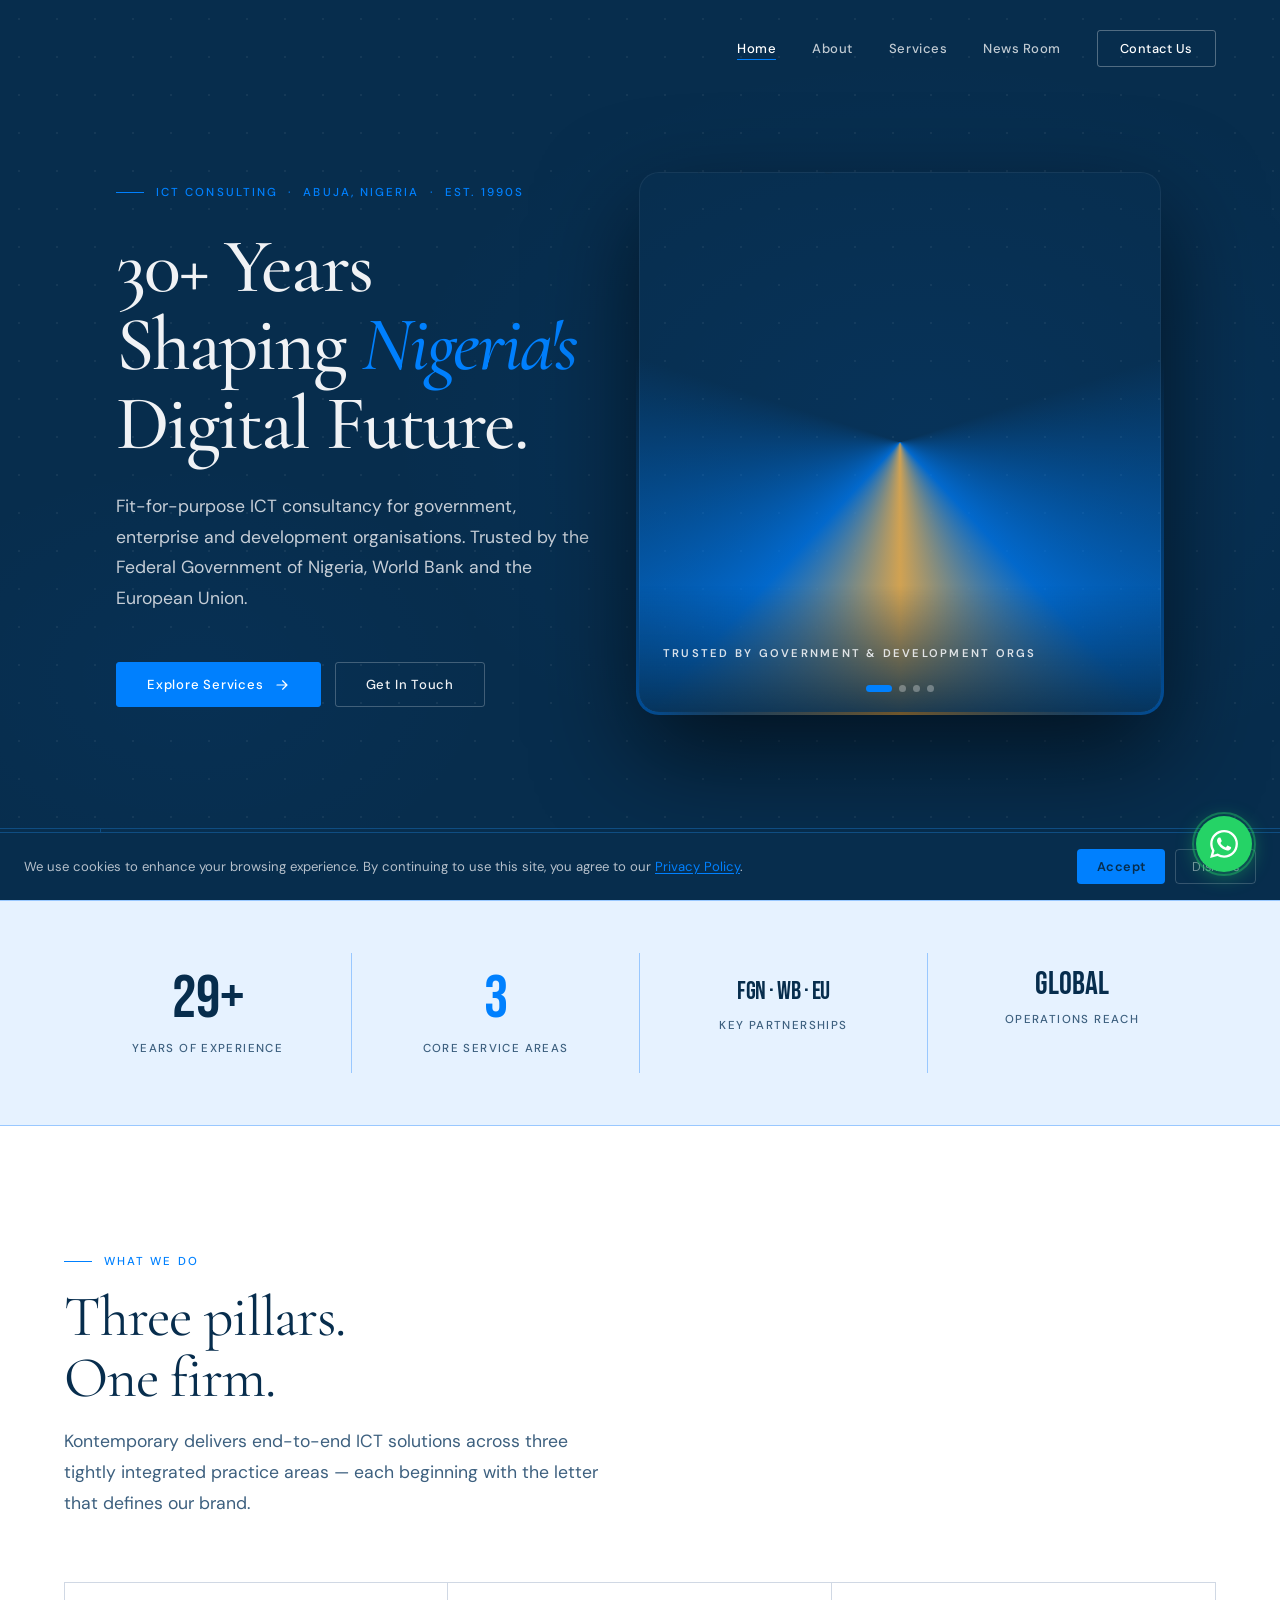
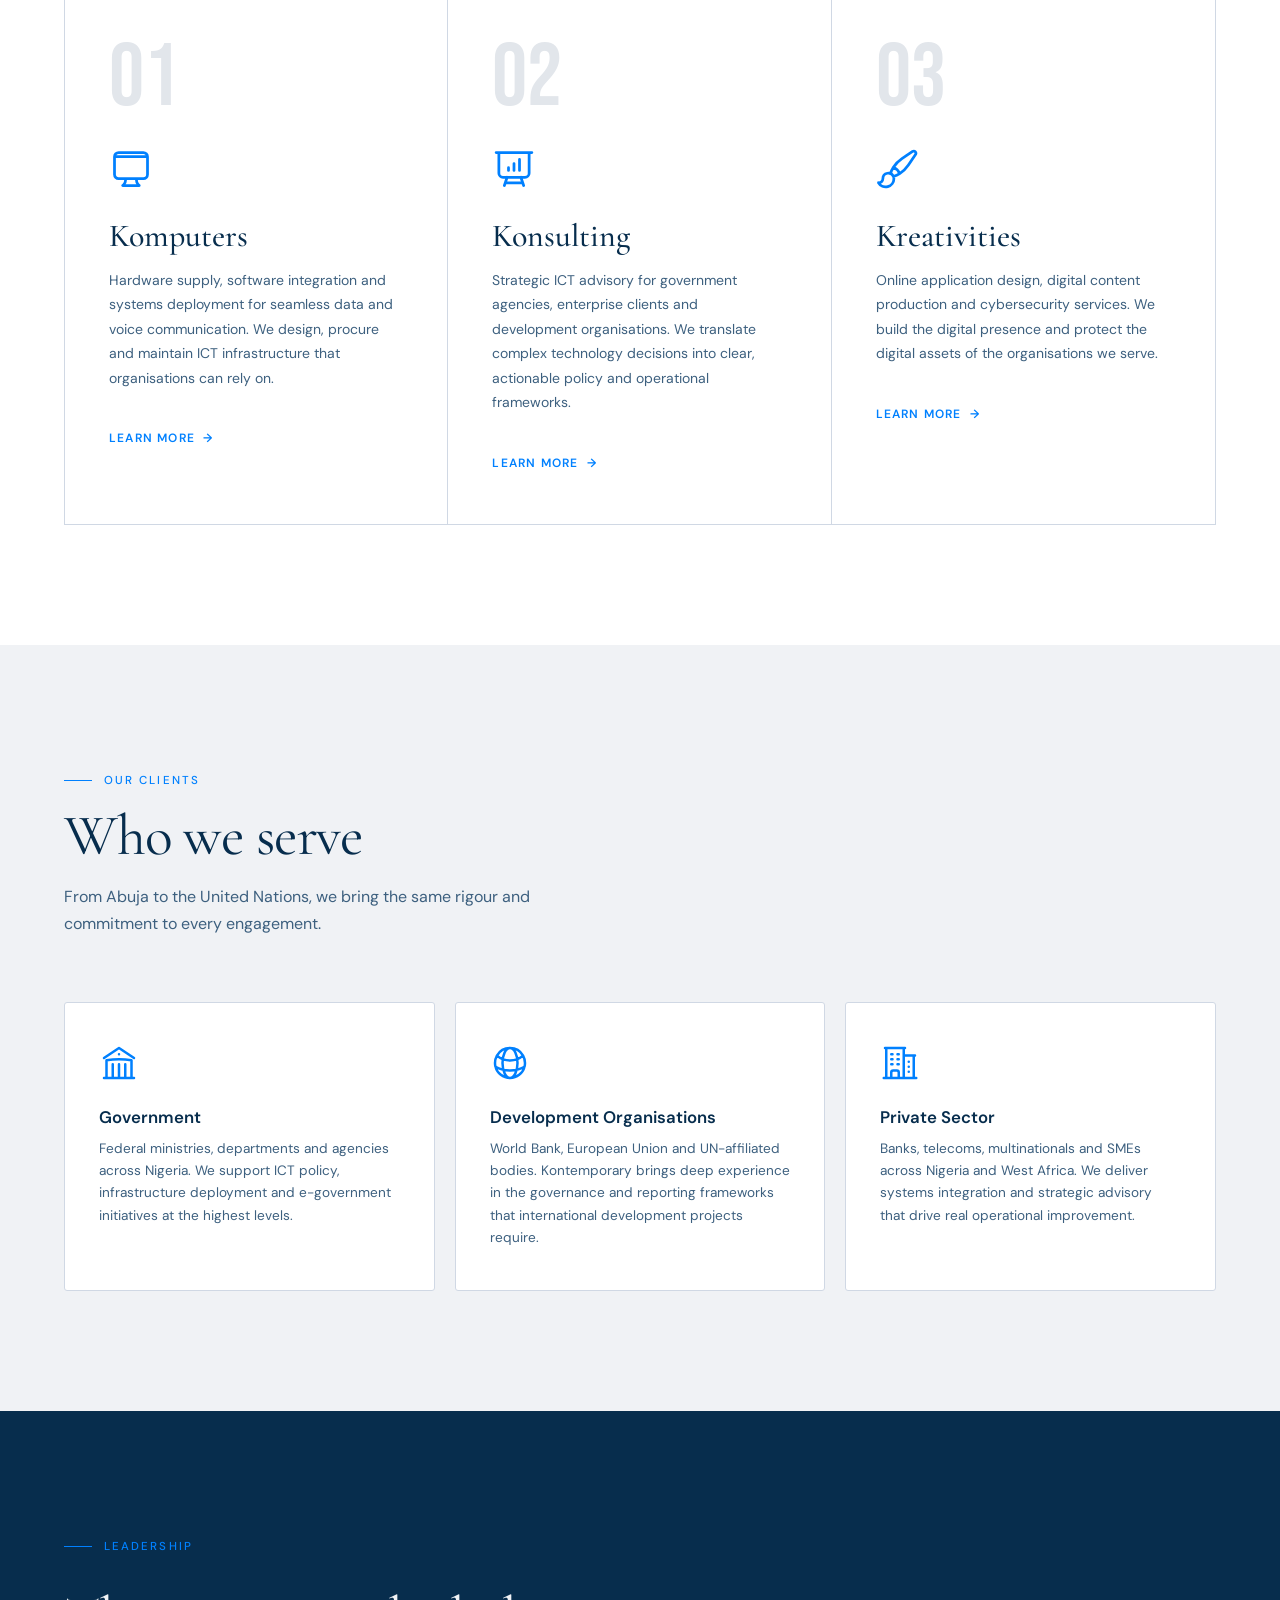
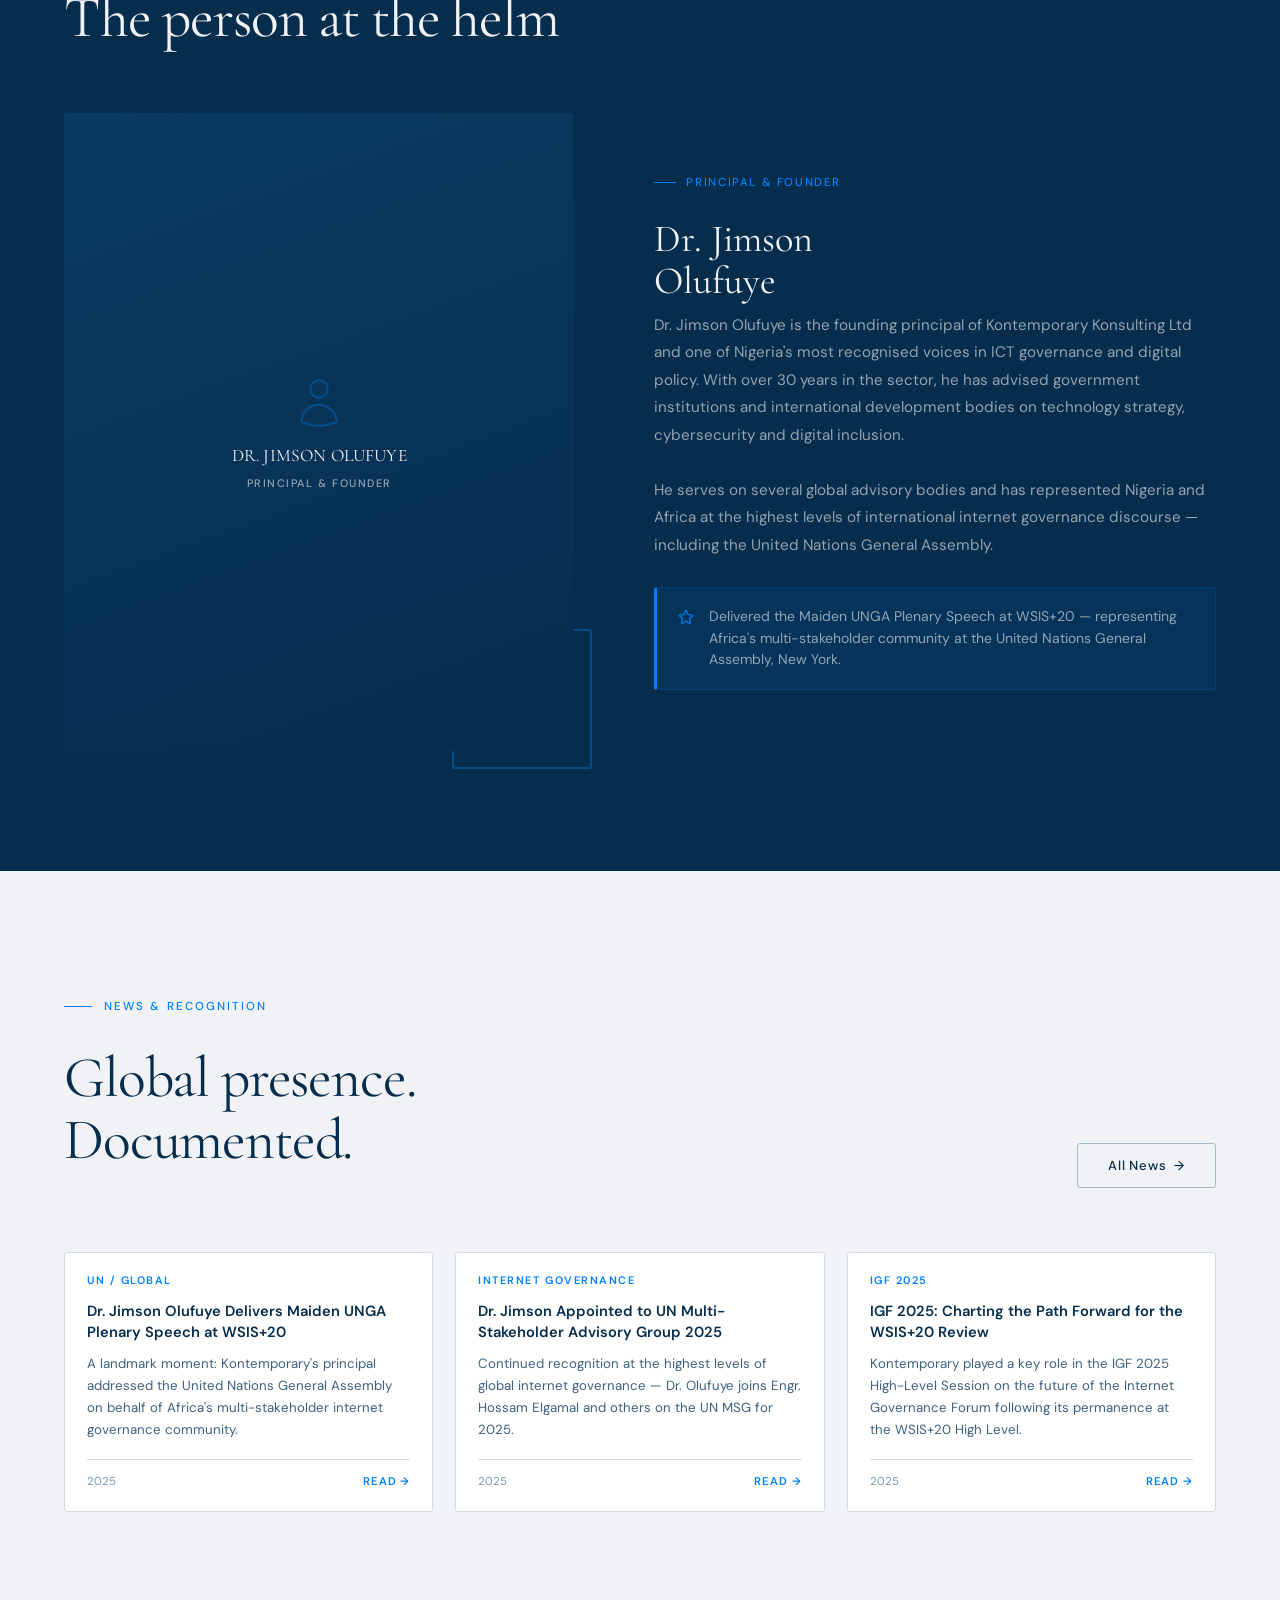
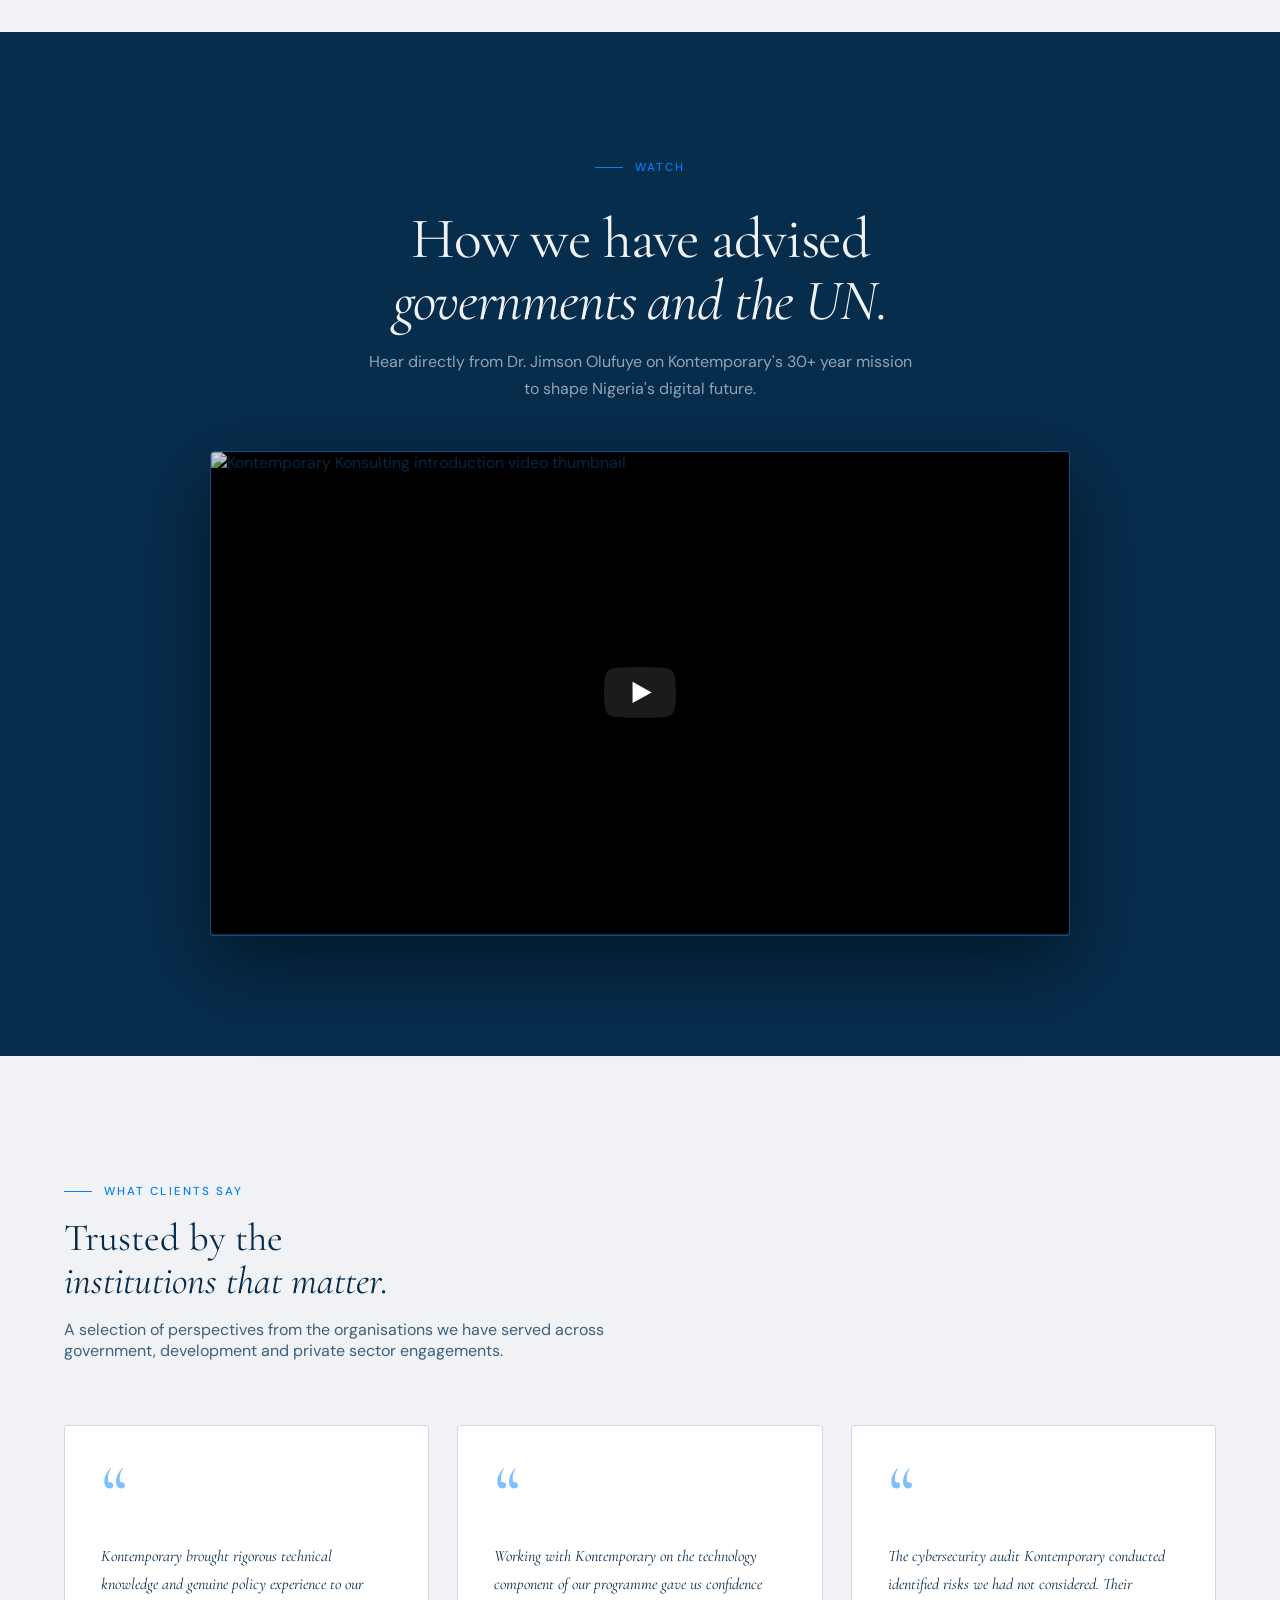
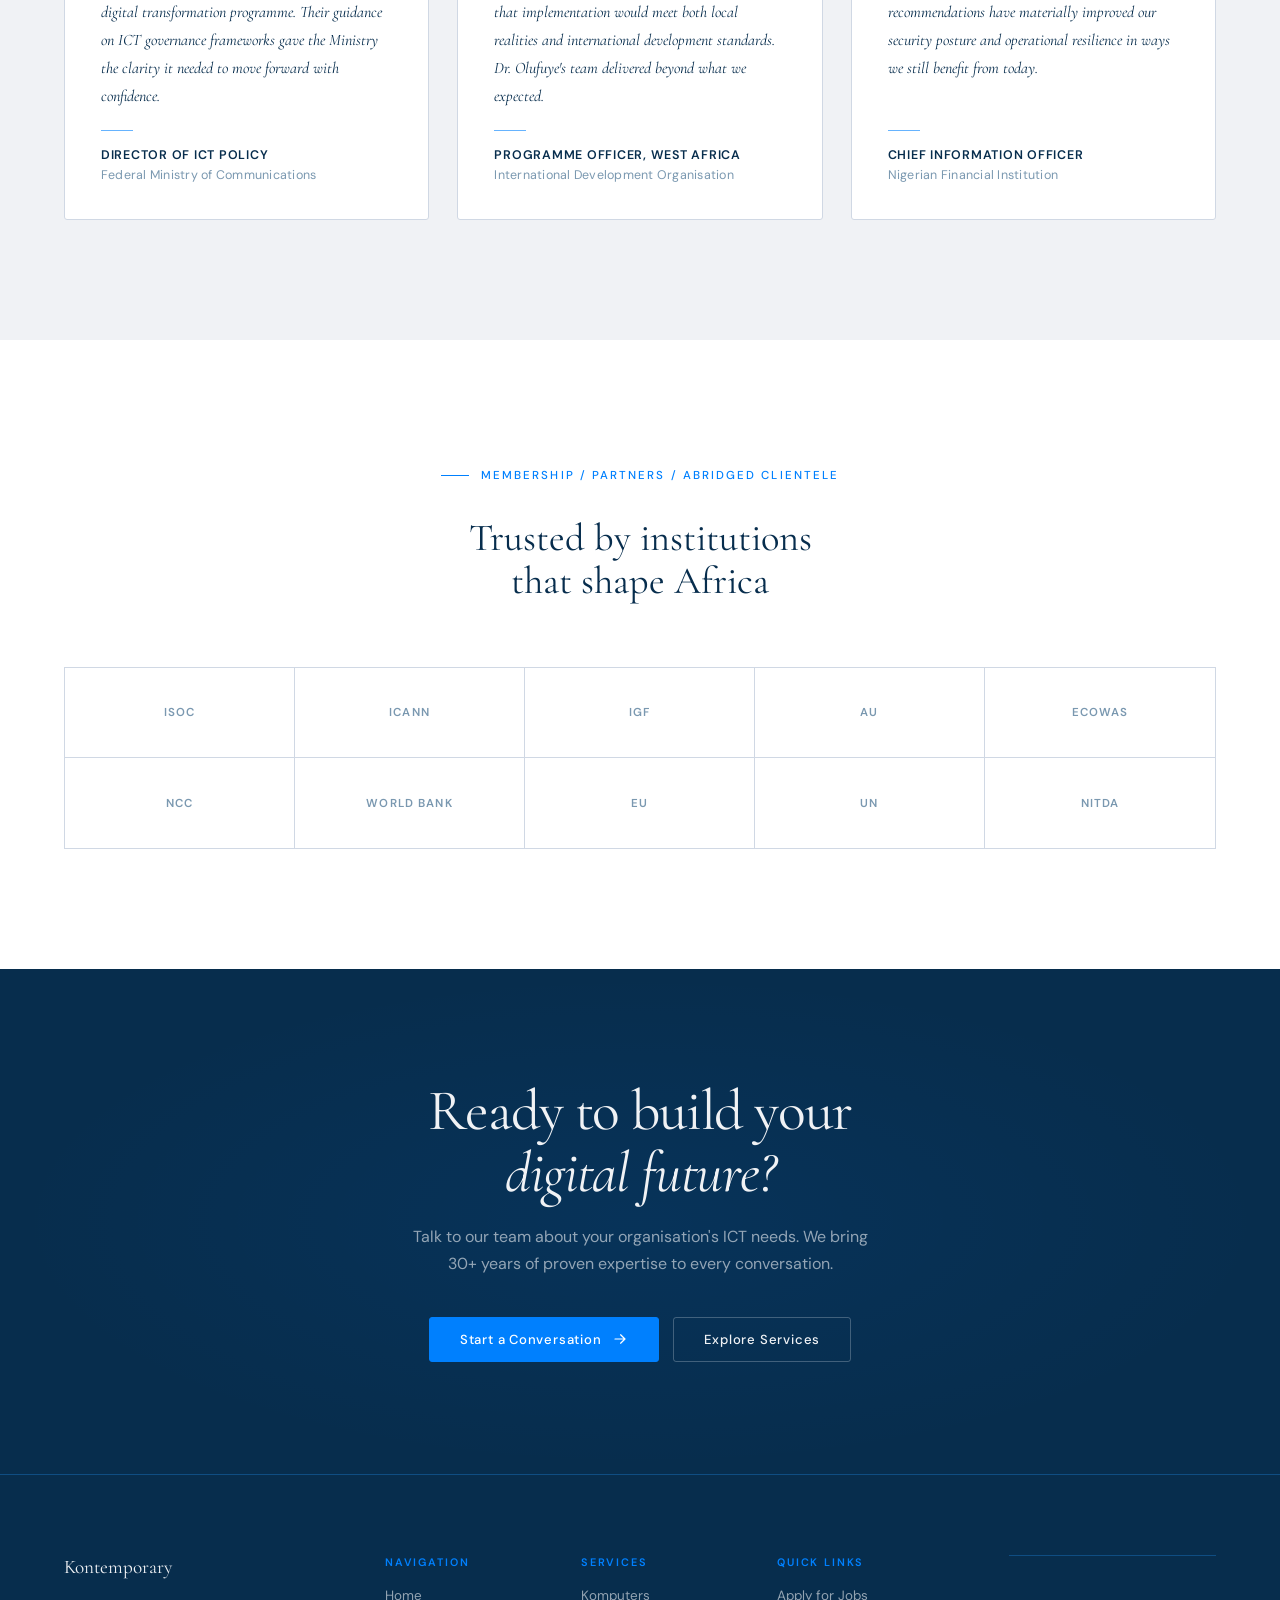
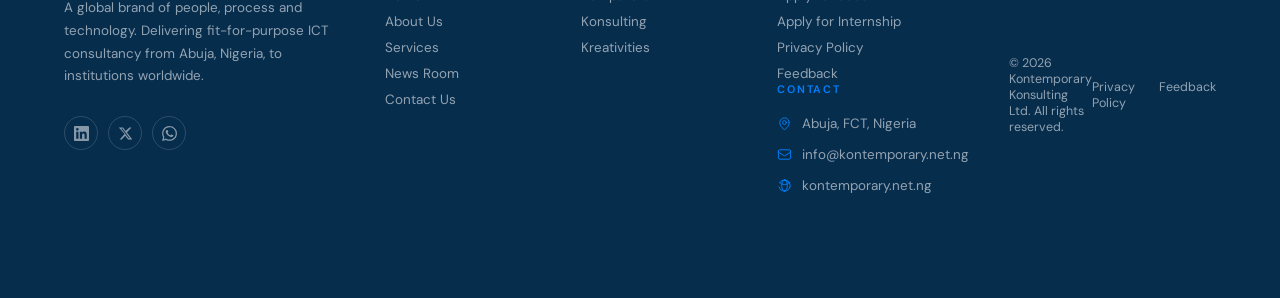
==== commit 42c62e2c: "feat: 7 motion + typography improvements 1. Hero grid rebalanced — 0.7fr/1.3fr → 1fr/1.1fr    Text c" ====
--- a/index.html
+++ b/index.html
@@ -143,6 +143,7 @@
       </div>
 
       <!-- ── Hero Slideshow ──────────────────────────────────────── -->
+      <div class="hero-slides-wrap">
       <div class="hero-slides reveal reveal-d2" role="region" aria-label="Featured highlights">
 
         <div class="hslide hslide--active" aria-hidden="false">
@@ -193,6 +194,7 @@
         </div>
 
       </div>
+      </div><!-- /hero-slides-wrap -->
     </div>
 
     <div class="hero-ticker" aria-hidden="true">
@@ -246,7 +248,7 @@
       </div>
 
       <div class="service-grid">
-        <div class="service-card reveal">
+        <div class="service-card reveal reveal-card">
           <span class="service-card-num" aria-hidden="true">01</span>
           <svg class="service-card-icon" xmlns="http://www.w3.org/2000/svg" fill="none" viewBox="0 0 24 24" stroke-width="1.5" stroke="currentColor" aria-hidden="true">
             <path stroke-linecap="round" stroke-linejoin="round" d="M9 17.25v1.007a3 3 0 01-.879 2.122L7.5 21h9l-.621-.621A3 3 0 0115 18.257V17.25m6-12V15a2.25 2.25 0 01-2.25 2.25H5.25A2.25 2.25 0 013 15V5.25m18 0A2.25 2.25 0 0018.75 3H5.25A2.25 2.25 0 003 5.25m18 0H3"/>
@@ -256,7 +258,7 @@
           <a href="services.html#komputers" class="service-card-link">Learn more &nbsp;→</a>
         </div>
 
-        <div class="service-card reveal reveal-d1">
+        <div class="service-card reveal reveal-card reveal-d1">
           <span class="service-card-num" aria-hidden="true">02</span>
           <svg class="service-card-icon" xmlns="http://www.w3.org/2000/svg" fill="none" viewBox="0 0 24 24" stroke-width="1.5" stroke="currentColor" aria-hidden="true">
             <path stroke-linecap="round" stroke-linejoin="round" d="M3.75 3v11.25A2.25 2.25 0 006 16.5h2.25M3.75 3h-1.5m1.5 0h16.5m0 0h1.5m-1.5 0v11.25A2.25 2.25 0 0118 16.5h-2.25m-7.5 0h7.5m-7.5 0l-1 3m8.5-3l1 3m0 0l.5 1.5m-.5-1.5h-9.5m0 0l-.5 1.5M9 11.25v1.5M12 9v3.75m3-6v6"/>
@@ -266,7 +268,7 @@
           <a href="services.html#konsulting" class="service-card-link">Learn more &nbsp;→</a>
         </div>
 
-        <div class="service-card reveal reveal-d2">
+        <div class="service-card reveal reveal-card reveal-d2">
           <span class="service-card-num" aria-hidden="true">03</span>
           <svg class="service-card-icon" xmlns="http://www.w3.org/2000/svg" fill="none" viewBox="0 0 24 24" stroke-width="1.5" stroke="currentColor" aria-hidden="true">
             <path stroke-linecap="round" stroke-linejoin="round" d="M9.53 16.122a3 3 0 00-5.78 1.128 2.25 2.25 0 01-2.4 2.245 4.5 4.5 0 008.4-2.245c0-.399-.078-.78-.22-1.128zm0 0a15.998 15.998 0 003.388-1.62m-5.043-.025a15.994 15.994 0 011.622-3.395m3.42 3.42a15.995 15.995 0 004.764-4.648l3.876-5.814a1.151 1.151 0 00-1.597-1.597L14.146 6.32a15.996 15.996 0 00-4.649 4.763m3.42 3.42a6.776 6.776 0 00-3.42-3.42"/>
@@ -357,7 +359,7 @@
       </div>
 
       <div class="news-grid">
-        <div class="news-card reveal">
+        <div class="news-card reveal reveal-card">
           <span class="news-card-cat">UN / Global</span>
           <div class="news-card-body">
             <h3 class="news-card-title">Dr. Jimson Olufuye Delivers Maiden UNGA Plenary Speech at WSIS+20</h3>
@@ -370,7 +372,7 @@
           </div>
         </div>
 
-        <div class="news-card reveal reveal-d1">
+        <div class="news-card reveal reveal-card reveal-d1">
           <span class="news-card-cat">Internet Governance</span>
           <div class="news-card-body">
             <h3 class="news-card-title">Dr. Jimson Appointed to UN Multi-Stakeholder Advisory Group 2025</h3>
@@ -383,7 +385,7 @@
           </div>
         </div>
 
-        <div class="news-card reveal reveal-d2">
+        <div class="news-card reveal reveal-card reveal-d2">
           <span class="news-card-cat">IGF 2025</span>
           <div class="news-card-body">
             <h3 class="news-card-title">IGF 2025: Charting the Path Forward for the WSIS+20 Review</h3>
@@ -446,7 +448,7 @@
 
       <div class="testimonials-grid">
 
-        <article class="testimonial-card reveal">
+        <article class="testimonial-card reveal reveal-card">
           <span class="testimonial-mark" aria-hidden="true">&#8220;</span>
           <blockquote class="testimonial-text">
             Kontemporary brought rigorous technical knowledge and genuine policy experience to our digital transformation programme. Their guidance on ICT governance frameworks gave the Ministry the clarity it needed to move forward with confidence.
@@ -458,7 +460,7 @@
           </footer>
         </article>
 
-        <article class="testimonial-card reveal reveal-d1">
+        <article class="testimonial-card reveal reveal-card reveal-d1">
           <span class="testimonial-mark" aria-hidden="true">&#8220;</span>
           <blockquote class="testimonial-text">
             Working with Kontemporary on the technology component of our programme gave us confidence that implementation would meet both local realities and international development standards. Dr. Olufuye's team delivered beyond what we expected.
@@ -470,7 +472,7 @@
           </footer>
         </article>
 
-        <article class="testimonial-card reveal reveal-d2">
+        <article class="testimonial-card reveal reveal-card reveal-d2">
           <span class="testimonial-mark" aria-hidden="true">&#8220;</span>
           <blockquote class="testimonial-text">
             The cybersecurity audit Kontemporary conducted identified risks we had not considered. Their recommendations have materially improved our security posture and operational resilience in ways we still benefit from today.
@@ -494,16 +496,16 @@
         <h2 class="display-md" id="partners-title" style="margin-top:16px;">Trusted by institutions<br>that shape Africa</h2>
       </div>
       <div class="partners-grid reveal">
-        <div class="partner-item"><img src="https://kontemporary.net.ng/images/l1.png" alt="Internet Society (ISOC)" loading="lazy" onerror="this.style.display='none'; this.nextSibling.style.display='block'"><span class="partner-name" style="display:none;">ISOC</span></div>
-        <div class="partner-item"><img src="https://kontemporary.net.ng/images/l2.png" alt="ICANN — Internet Corporation for Assigned Names and Numbers" loading="lazy" onerror="this.style.display='none'; this.nextSibling.style.display='block'"><span class="partner-name" style="display:none;">ICANN</span></div>
-        <div class="partner-item"><img src="https://kontemporary.net.ng/images/l3.png" alt="Internet Governance Forum (IGF)" loading="lazy" onerror="this.style.display='none'; this.nextSibling.style.display='block'"><span class="partner-name" style="display:none;">IGF</span></div>
-        <div class="partner-item"><img src="https://kontemporary.net.ng/images/l4.png" alt="African Union (AU)" loading="lazy" onerror="this.style.display='none'; this.nextSibling.style.display='block'"><span class="partner-name" style="display:none;">AU</span></div>
-        <div class="partner-item"><img src="https://kontemporary.net.ng/images/l5.png" alt="ECOWAS — Economic Community of West African States" loading="lazy" onerror="this.style.display='none'; this.nextSibling.style.display='block'"><span class="partner-name" style="display:none;">ECOWAS</span></div>
-        <div class="partner-item"><img src="https://kontemporary.net.ng/images/l6.png" alt="NCC — Nigerian Communications Commission" loading="lazy" onerror="this.style.display='none'; this.nextSibling.style.display='block'"><span class="partner-name" style="display:none;">NCC</span></div>
-        <div class="partner-item"><img src="https://kontemporary.net.ng/images/l7.png" alt="World Bank Group" loading="lazy" onerror="this.style.display='none'; this.nextSibling.style.display='block'"><span class="partner-name" style="display:none;">World Bank</span></div>
-        <div class="partner-item"><img src="https://kontemporary.net.ng/images/l8.png" alt="European Union (EU)" loading="lazy" onerror="this.style.display='none'; this.nextSibling.style.display='block'"><span class="partner-name" style="display:none;">EU</span></div>
-        <div class="partner-item"><img src="https://kontemporary.net.ng/images/l9.png" alt="United Nations (UN)" loading="lazy" onerror="this.style.display='none'; this.nextSibling.style.display='block'"><span class="partner-name" style="display:none;">UN</span></div>
-        <div class="partner-item"><img src="https://kontemporary.net.ng/images/l10.png" alt="NITDA — National Information Technology Development Agency" loading="lazy" onerror="this.style.display='none'; this.nextSibling.style.display='block'"><span class="partner-name" style="display:none;">NITDA</span></div>
+        <div class="partner-item reveal"><img src="https://kontemporary.net.ng/images/l1.png" alt="Internet Society (ISOC)" loading="lazy" onerror="this.style.display='none'; this.nextSibling.style.display='block'"><span class="partner-name" style="display:none;">ISOC</span></div>
+        <div class="partner-item reveal reveal-d1"><img src="https://kontemporary.net.ng/images/l2.png" alt="ICANN — Internet Corporation for Assigned Names and Numbers" loading="lazy" onerror="this.style.display='none'; this.nextSibling.style.display='block'"><span class="partner-name" style="display:none;">ICANN</span></div>
+        <div class="partner-item reveal reveal-d2"><img src="https://kontemporary.net.ng/images/l3.png" alt="Internet Governance Forum (IGF)" loading="lazy" onerror="this.style.display='none'; this.nextSibling.style.display='block'"><span class="partner-name" style="display:none;">IGF</span></div>
+        <div class="partner-item reveal reveal-d3"><img src="https://kontemporary.net.ng/images/l4.png" alt="African Union (AU)" loading="lazy" onerror="this.style.display='none'; this.nextSibling.style.display='block'"><span class="partner-name" style="display:none;">AU</span></div>
+        <div class="partner-item reveal reveal-d4"><img src="https://kontemporary.net.ng/images/l5.png" alt="ECOWAS — Economic Community of West African States" loading="lazy" onerror="this.style.display='none'; this.nextSibling.style.display='block'"><span class="partner-name" style="display:none;">ECOWAS</span></div>
+        <div class="partner-item reveal reveal-d5"><img src="https://kontemporary.net.ng/images/l6.png" alt="NCC — Nigerian Communications Commission" loading="lazy" onerror="this.style.display='none'; this.nextSibling.style.display='block'"><span class="partner-name" style="display:none;">NCC</span></div>
+        <div class="partner-item reveal reveal-d6"><img src="https://kontemporary.net.ng/images/l7.png" alt="World Bank Group" loading="lazy" onerror="this.style.display='none'; this.nextSibling.style.display='block'"><span class="partner-name" style="display:none;">World Bank</span></div>
+        <div class="partner-item reveal reveal-d7"><img src="https://kontemporary.net.ng/images/l8.png" alt="European Union (EU)" loading="lazy" onerror="this.style.display='none'; this.nextSibling.style.display='block'"><span class="partner-name" style="display:none;">EU</span></div>
+        <div class="partner-item reveal reveal-d8"><img src="https://kontemporary.net.ng/images/l9.png" alt="United Nations (UN)" loading="lazy" onerror="this.style.display='none'; this.nextSibling.style.display='block'"><span class="partner-name" style="display:none;">UN</span></div>
+        <div class="partner-item reveal reveal-d9"><img src="https://kontemporary.net.ng/images/l10.png" alt="NITDA — National Information Technology Development Agency" loading="lazy" onerror="this.style.display='none'; this.nextSibling.style.display='block'"><span class="partner-name" style="display:none;">NITDA</span></div>
       </div>
     </div>
   </section>
--- a/css/style.css
+++ b/css/style.css
@@ -636,7 +636,7 @@
 .hero-body {
   flex: 1;
   display: grid;
-  grid-template-columns: 50% 50%;
+  grid-template-columns: 1fr 1.1fr;
   align-items: center;
   gap: 40px;
   padding-top: 136px;
@@ -650,7 +650,7 @@
 .hero-headline {
   font-family: var(--font-display);
   font-size: clamp(3.2rem, 6vw, 5.5rem);
-  font-weight: 400;
+  font-weight: 500;
   line-height: 1.02;
   letter-spacing: -0.025em;
   color: var(--text-on-dark);
@@ -659,27 +659,54 @@
 .hero-headline em { font-style: italic; color: var(--gold); }
 .hero-sub {
   font-family: var(--font-body);
-  font-size: 1.05rem;
+  font-size: 1.1rem;
   line-height: 1.75;
-  color: var(--text-on-dark-2);
+  color: rgba(240,242,245,0.82);
   max-width: 480px;
   margin-bottom: 48px;
+  font-weight: 400;
 }
 .hero-actions { display: flex; gap: 14px; flex-wrap: wrap; }
 
-/* Hero slideshow (replaces SVG art) */
+/* ── Animated border wrapper around slideshow ──────────────── */
+@property --border-angle {
+  syntax: '<angle>';
+  initial-value: 0deg;
+  inherits: false;
+}
+
+.hero-slides-wrap {
+  position: relative;
+  border-radius: 23px;
+  padding: 3px;
+  align-self: center;
+  flex-shrink: 0;
+  width: 100%;
+  background: conic-gradient(
+    from var(--border-angle),
+    transparent 20%,
+    rgba(0,128,254,0.7) 38%,
+    rgba(209,162,82,1.0) 50%,
+    rgba(0,128,254,0.7) 62%,
+    transparent 80%
+  );
+  animation: rotateBorderAngle 5s linear infinite;
+}
+
+@keyframes rotateBorderAngle {
+  to { --border-angle: 360deg; }
+}
+
+/* Hero slideshow */
 .hero-slides {
   position: relative;
   width: 100%;
-  height: clamp(420px, 56vh, 600px);
+  height: clamp(450px, 60vh, 650px);
   border-radius: 20px;
   overflow: hidden;
-  align-self: center;
-  flex-shrink: 0;
   box-shadow:
-    0 32px 80px rgba(0,0,0,0.55),
-    0 0 0 1px rgba(0,128,254,0.20),
-    inset 0 0 0 1px rgba(255,255,255,0.04);
+    0 40px 100px rgba(0,0,0,0.6),
+    inset 0 0 0 1px rgba(255,255,255,0.06);
 }
 
 /* Individual slides */
@@ -761,7 +788,7 @@
 .hero-ticker {
   position: relative;
   z-index: 2;
-  height: 50px;
+  height: 72px;
   border-top: 1px solid var(--ink-border);
   display: flex;
   align-items: center;
@@ -769,10 +796,10 @@
 }
 .ticker-label {
   flex-shrink: 0;
-  padding: 0 20px;
-  font-size: 0.65rem;
-  font-weight: 600;
-  letter-spacing: 0.16em;
+  padding: 0 24px;
+  font-size: 0.68rem;
+  font-weight: 700;
+  letter-spacing: 0.18em;
   text-transform: uppercase;
   color: var(--gold);
   border-right: 1px solid var(--ink-border);
@@ -791,13 +818,15 @@
 .ticker-item {
   display: inline-flex;
   align-items: center;
-  gap: 14px;
-  padding: 0 40px;
-  font-size: 0.78rem;
-  color: rgba(240,242,245,0.4);
+  gap: 16px;
+  padding: 0 48px;
+  font-size: 0.88rem;
+  color: rgba(240,242,245,0.75);
   flex-shrink: 0;
-}
-.ticker-dot { color: var(--gold); font-size: 0.9rem; }
+  font-weight: 400;
+  letter-spacing: 0.01em;
+}
+.ticker-dot { color: var(--gold); font-size: 1rem; }
 
 /* ── 9. STATS BAR ───────────────────────────────────────── */
 .stats-bar {
@@ -847,7 +876,8 @@
   border-right: 1px solid var(--border);
   position: relative;
   overflow: hidden;
-  transition: background var(--t-md);
+  transition: background var(--t-md), transform 0.3s cubic-bezier(0.34,1.2,0.64,1),
+              box-shadow var(--t-md);
 }
 .service-card:last-child { border-right: none; }
 .service-card::after {
@@ -859,7 +889,11 @@
   transition: height var(--t-lg);
 }
 .service-card:hover::after { height: 100%; }
-.service-card:hover { background: var(--linen); }
+.service-card:hover {
+  background: var(--linen);
+  transform: translateY(-4px);
+  box-shadow: 0 12px 32px rgba(7,45,77,0.10);
+}
 
 .service-card-num {
   font-family: var(--font-stat);
@@ -1034,9 +1068,15 @@
   overflow: hidden;
   display: flex;
   flex-direction: column;
-  transition: box-shadow var(--t-md), transform var(--t-md);
-}
-.news-card:hover { box-shadow: var(--shadow-md); transform: translateY(-4px); }
+  transition: transform 0.3s cubic-bezier(0.34,1.2,0.64,1),
+              box-shadow 0.3s var(--ease),
+              border-color 0.3s var(--ease);
+}
+.news-card:hover {
+  transform: translateY(-10px) scale(1.015);
+  box-shadow: 0 20px 48px rgba(7,45,77,0.15), 0 4px 12px rgba(7,45,77,0.08);
+  border-color: var(--border-mid);
+}
 .news-card-cat {
   font-size: 0.68rem;
   font-weight: 600;
@@ -1098,7 +1138,7 @@
   border-right: 1px solid var(--border);
   border-bottom: 1px solid var(--border);
   min-height: 90px;
-  transition: background var(--t-sm);
+  transition: background var(--t-sm), transform 0.3s var(--ease);
 }
 .partner-item:nth-child(5n) { border-right: none; }
 .partner-item:nth-last-child(-n+5) { border-bottom: none; }
@@ -1107,11 +1147,11 @@
   max-width: 100%;
   width: auto;
   filter: grayscale(1) opacity(0.45);
-  transition: filter var(--t-md);
+  transition: filter var(--t-md), transform 0.3s var(--ease);
   object-fit: contain;
 }
-.partner-item:hover { background: var(--linen); }
-.partner-item:hover img { filter: grayscale(0) opacity(1); }
+.partner-item:hover { background: var(--linen); transform: scale(1.04); }
+.partner-item:hover img { filter: grayscale(0) opacity(1); transform: scale(1.05); }
 /* Placeholder text fallback */
 .partner-name {
   font-size: 0.72rem;
@@ -1492,18 +1532,34 @@
 .reveal {
   opacity: 0;
   transform: translateY(28px);
-  transition: opacity var(--t-lg), transform var(--t-lg);
+  transition: opacity 0.65s var(--ease-out), transform 0.65s var(--ease-out);
 }
 .reveal.in-view {
   opacity: 1;
   transform: translateY(0);
 }
-.reveal-d1 { transition-delay: 0.08s; }
-.reveal-d2 { transition-delay: 0.16s; }
-.reveal-d3 { transition-delay: 0.24s; }
-.reveal-d4 { transition-delay: 0.32s; }
-.reveal-d5 { transition-delay: 0.42s; }
-.reveal-d6 { transition-delay: 0.52s; }
+
+/* Card drop-in: falls from above with spring overshoot */
+.reveal-card {
+  transform: translateY(-36px) scale(0.97);
+  transition:
+    opacity   0.55s var(--ease-out),
+    transform 0.7s  cubic-bezier(0.34, 1.56, 0.64, 1);
+}
+.reveal-card.in-view {
+  opacity: 1;
+  transform: translateY(0) scale(1);
+}
+
+.reveal-d1  { transition-delay: 0.08s; }
+.reveal-d2  { transition-delay: 0.16s; }
+.reveal-d3  { transition-delay: 0.24s; }
+.reveal-d4  { transition-delay: 0.32s; }
+.reveal-d5  { transition-delay: 0.42s; }
+.reveal-d6  { transition-delay: 0.52s; }
+.reveal-d7  { transition-delay: 0.62s; }
+.reveal-d8  { transition-delay: 0.72s; }
+.reveal-d9  { transition-delay: 0.82s; }
 
 /* ── 23. DIVIDER ────────────────────────────────────────── */
 .divider { height: 1px; background: var(--border); }
@@ -1857,6 +1913,8 @@
   .ticker-inner { animation: none; }
   .hslide { transition: none !important; }
   .hslide img { transition: none !important; transform: scale(1) !important; }
+  .hero-slides-wrap { animation: none !important; background: rgba(0,128,254,0.2); }
+  .reveal-card { transform: translateY(28px) scale(1); transition: opacity 0.65s var(--ease-out), transform 0.65s var(--ease-out); }
   .reveal {
     opacity: 1 !important;
     transform: none !important;
@@ -1961,13 +2019,17 @@
   display: flex;
   flex-direction: column;
   gap: 20px;
-  transition: box-shadow 0.25s var(--ease), border-color 0.25s var(--ease),
-              transform 0.25s var(--ease);
+  transition: box-shadow 0.3s var(--ease),
+              border-color 0.3s var(--ease),
+              transform 0.35s cubic-bezier(0.34,1.2,0.64,1),
+              border-left-color 0.3s var(--ease),
+              border-left-width 0.3s var(--ease);
 }
 .testimonial-card:hover {
-  box-shadow: 0 12px 40px rgba(7,45,77,0.10);
+  box-shadow: 0 16px 48px rgba(7,45,77,0.13);
   border-color: var(--border-mid);
-  transform: translateY(-3px);
+  border-left: 3px solid var(--gold);
+  transform: translateY(-6px);
 }
 
 /* Big opening quotation mark */
